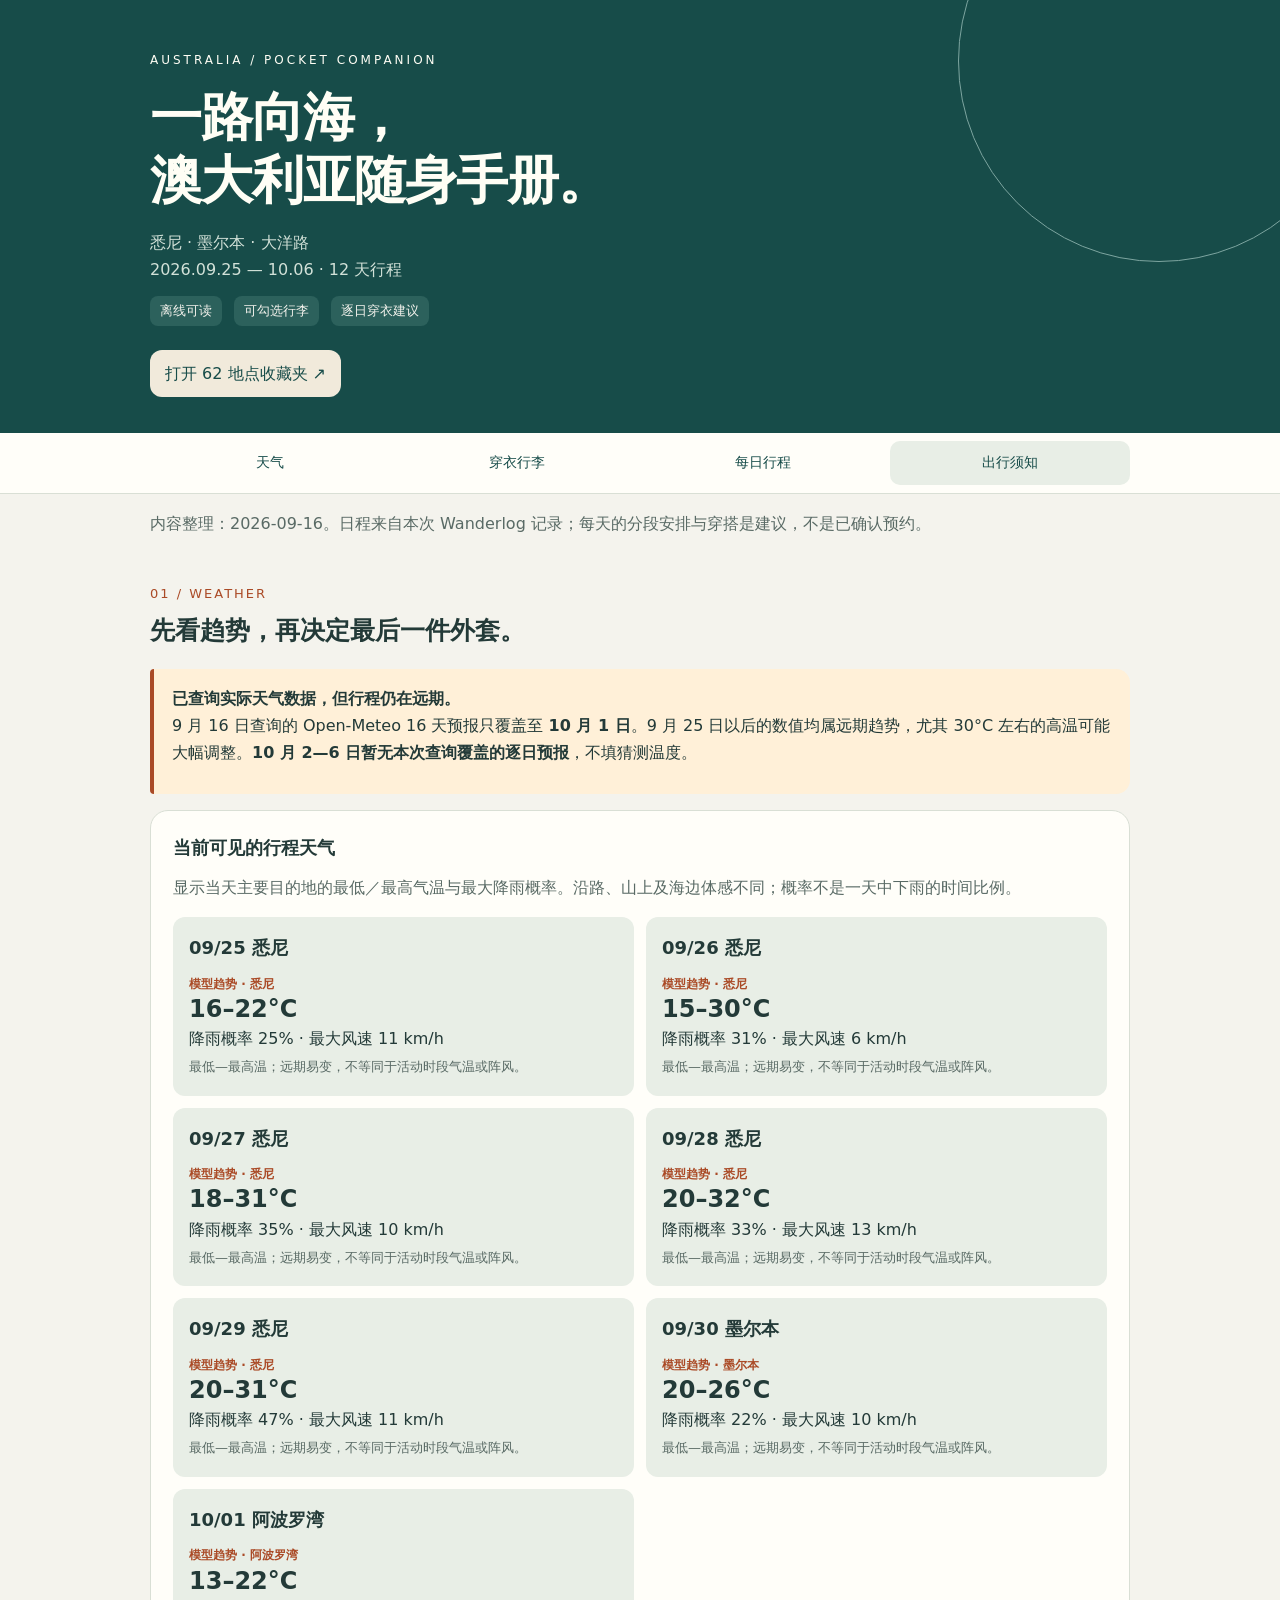
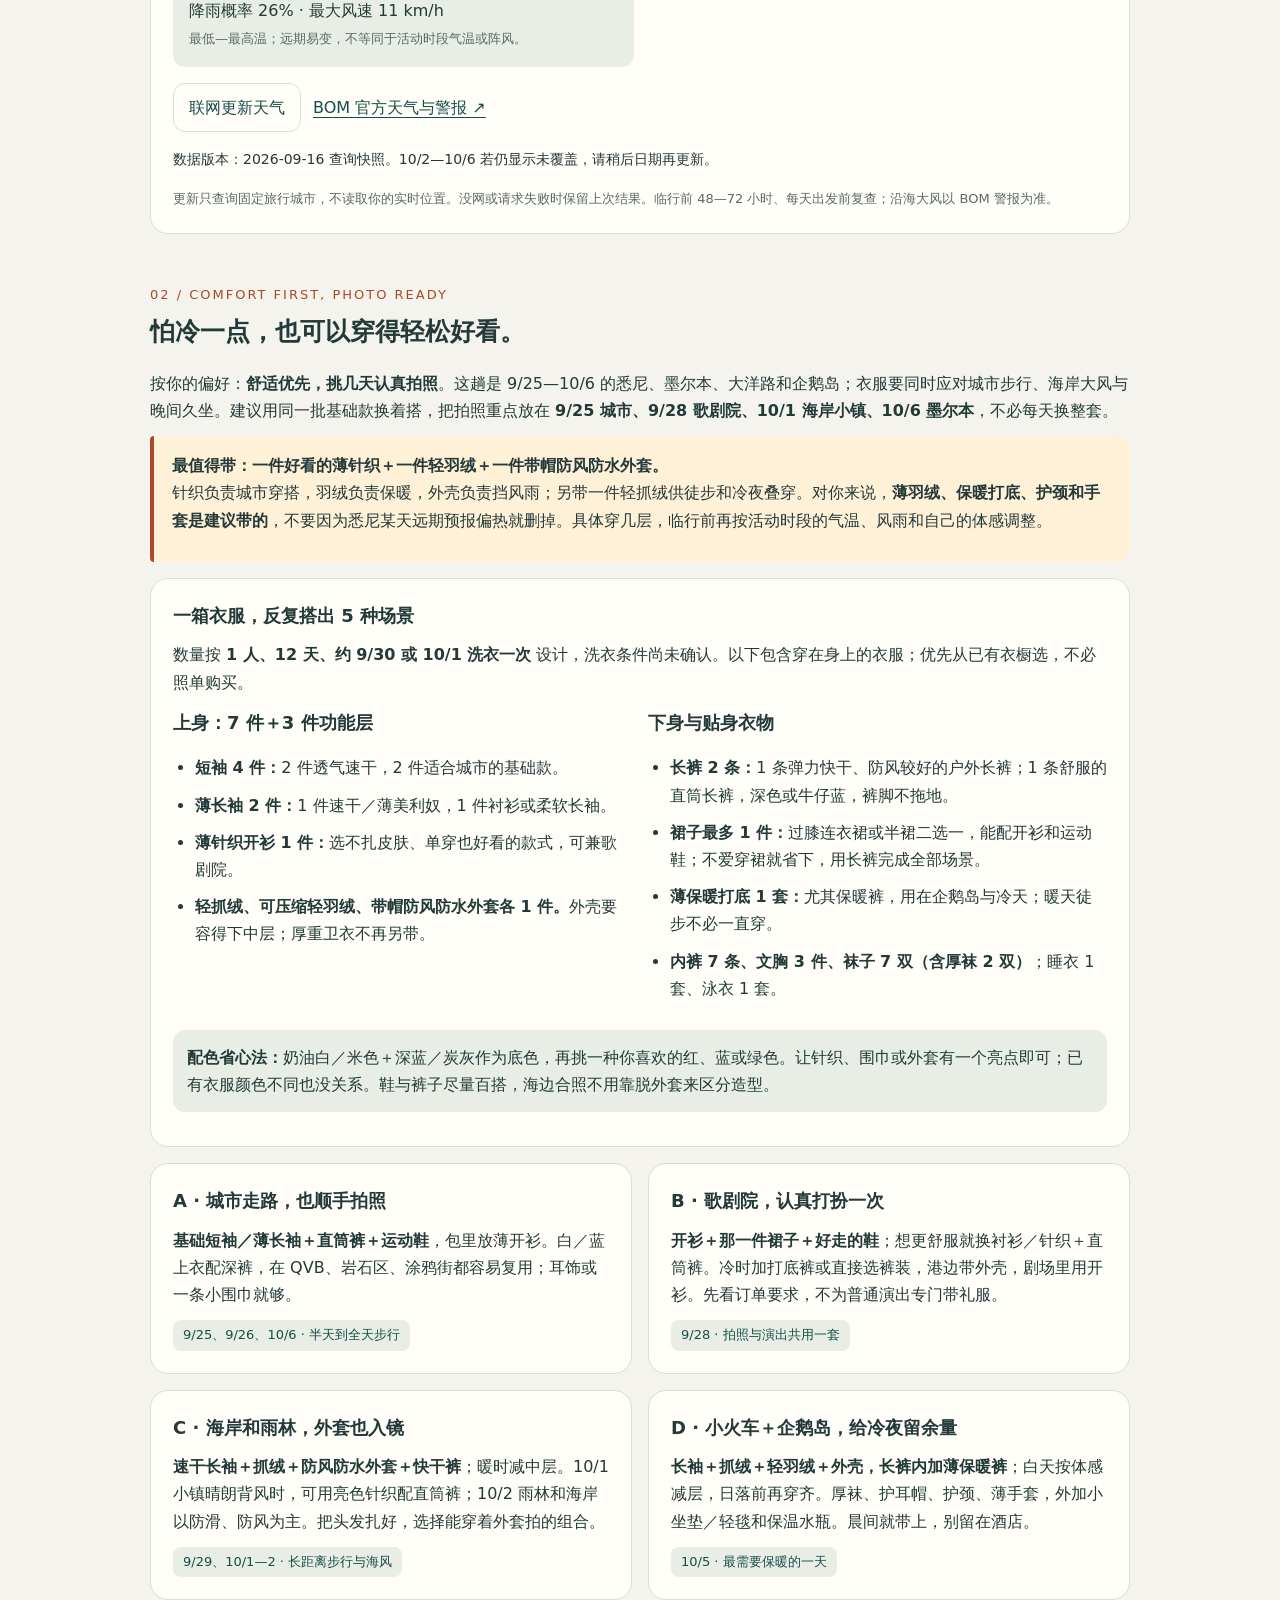
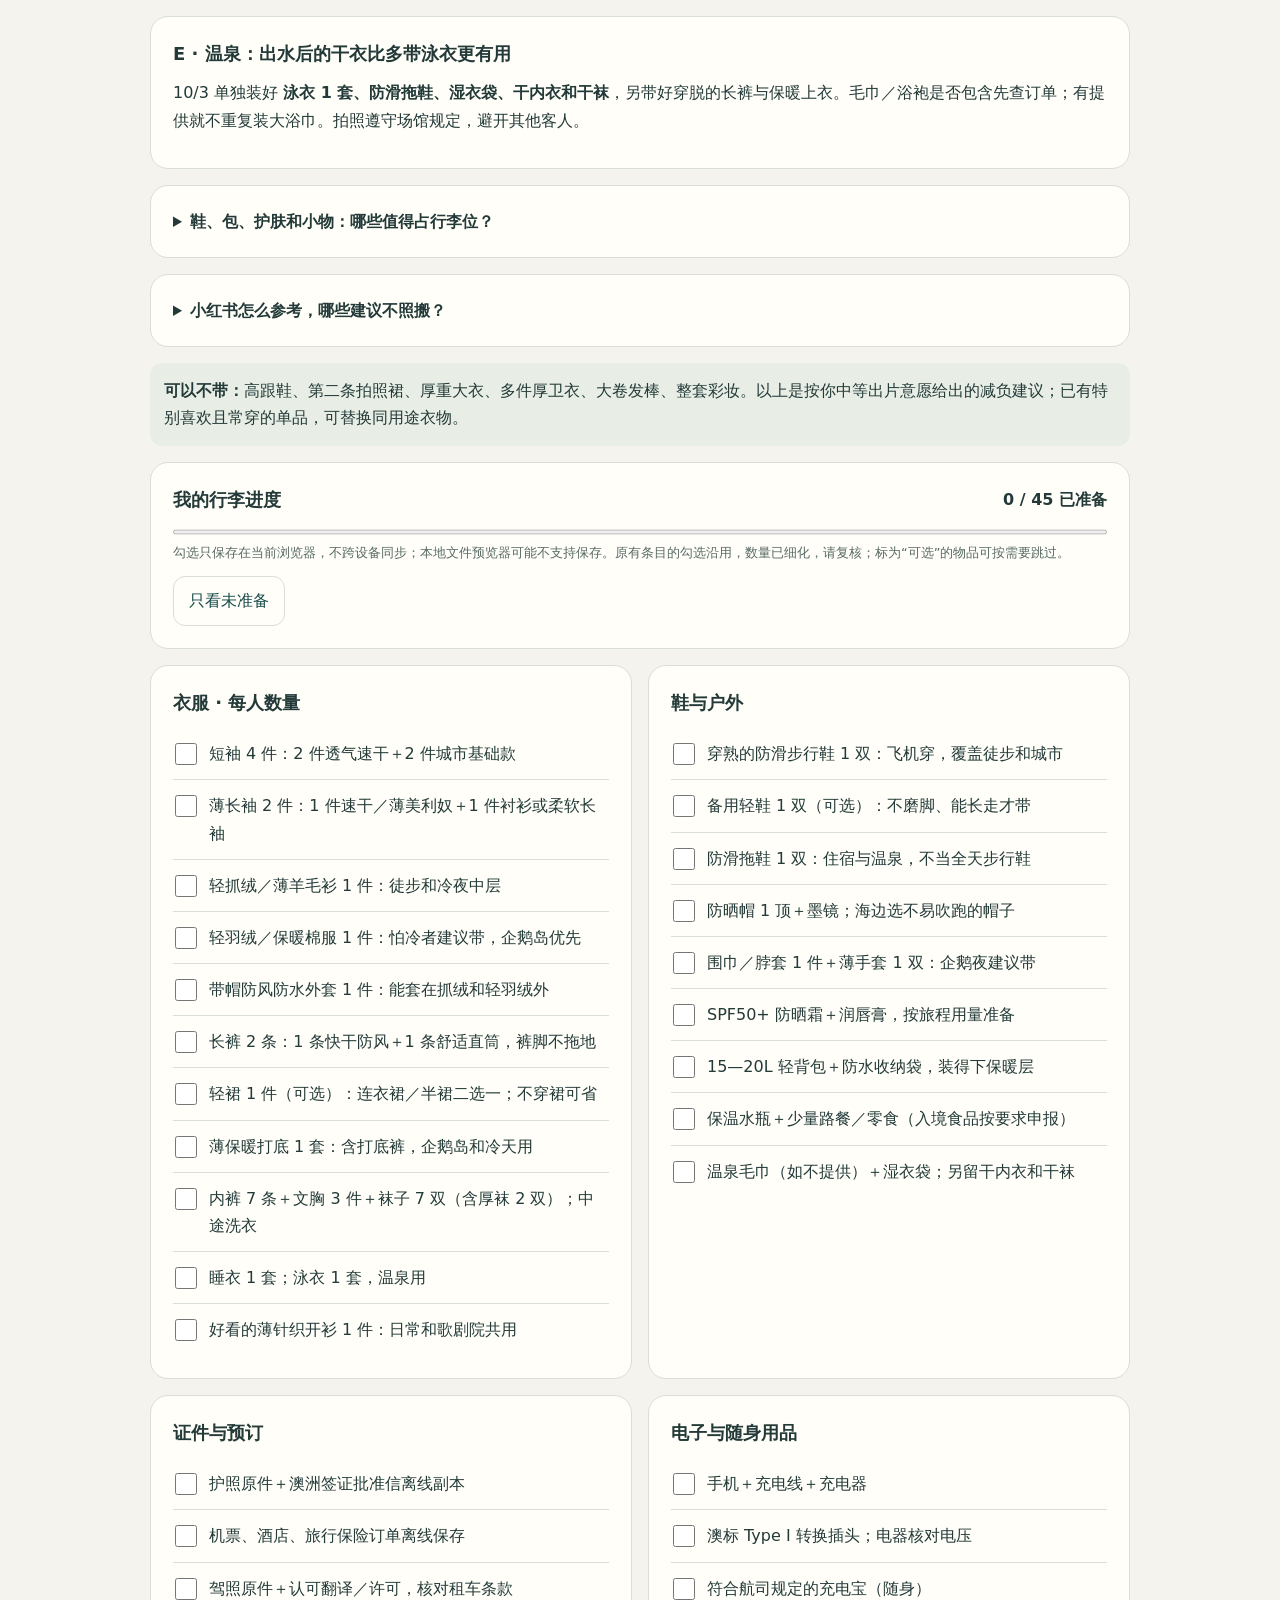
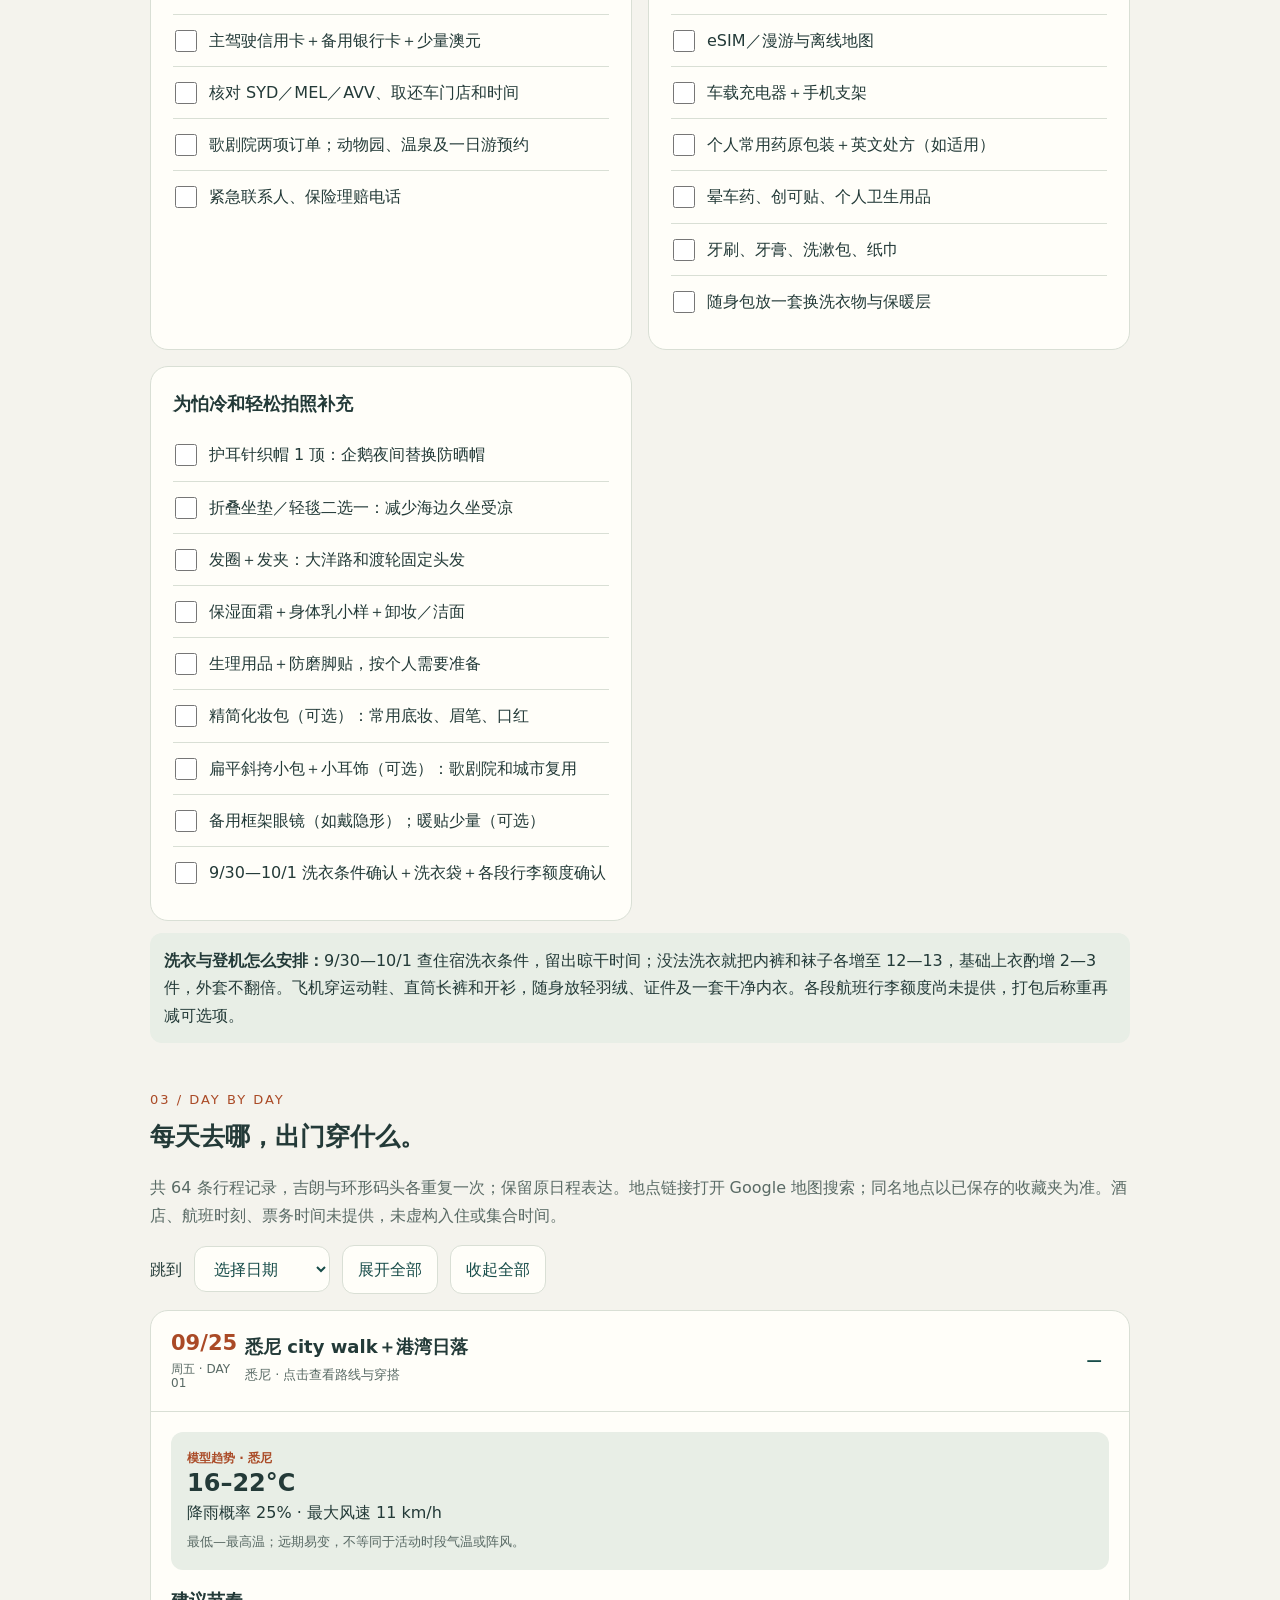
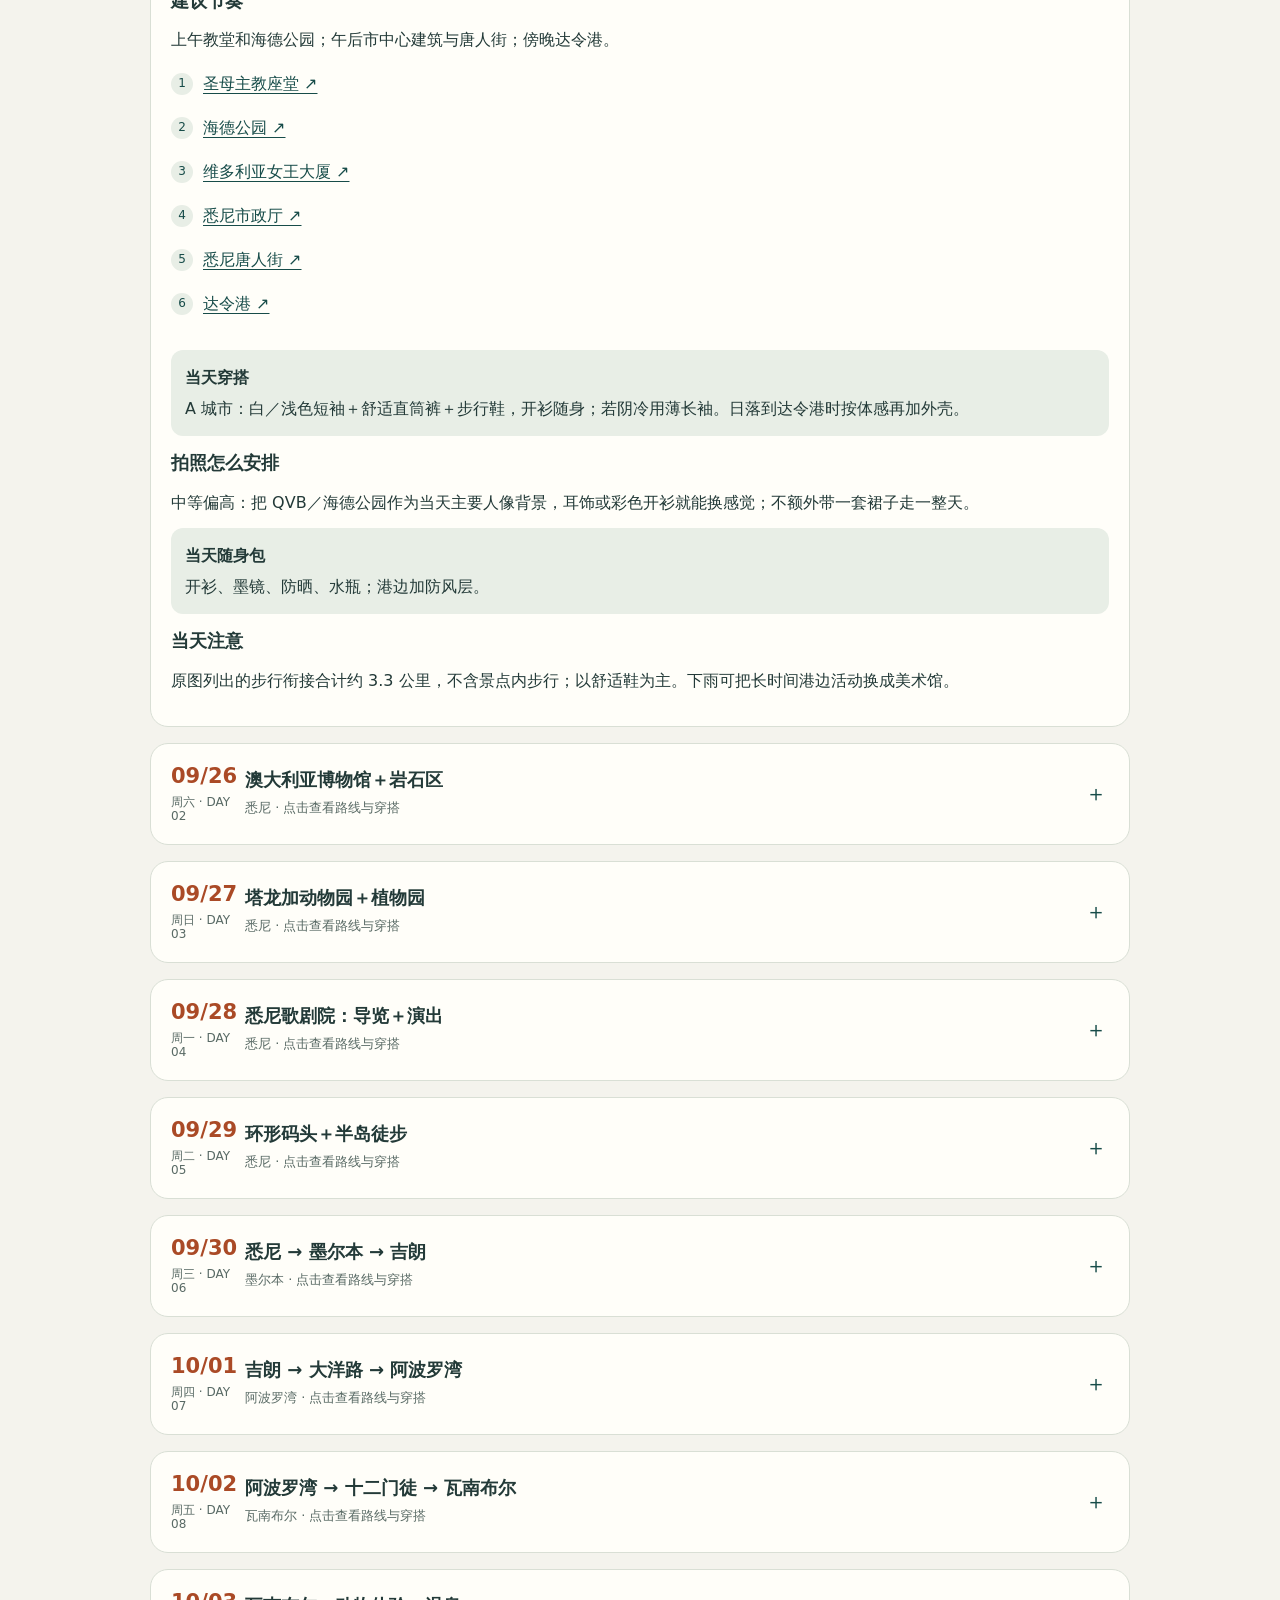
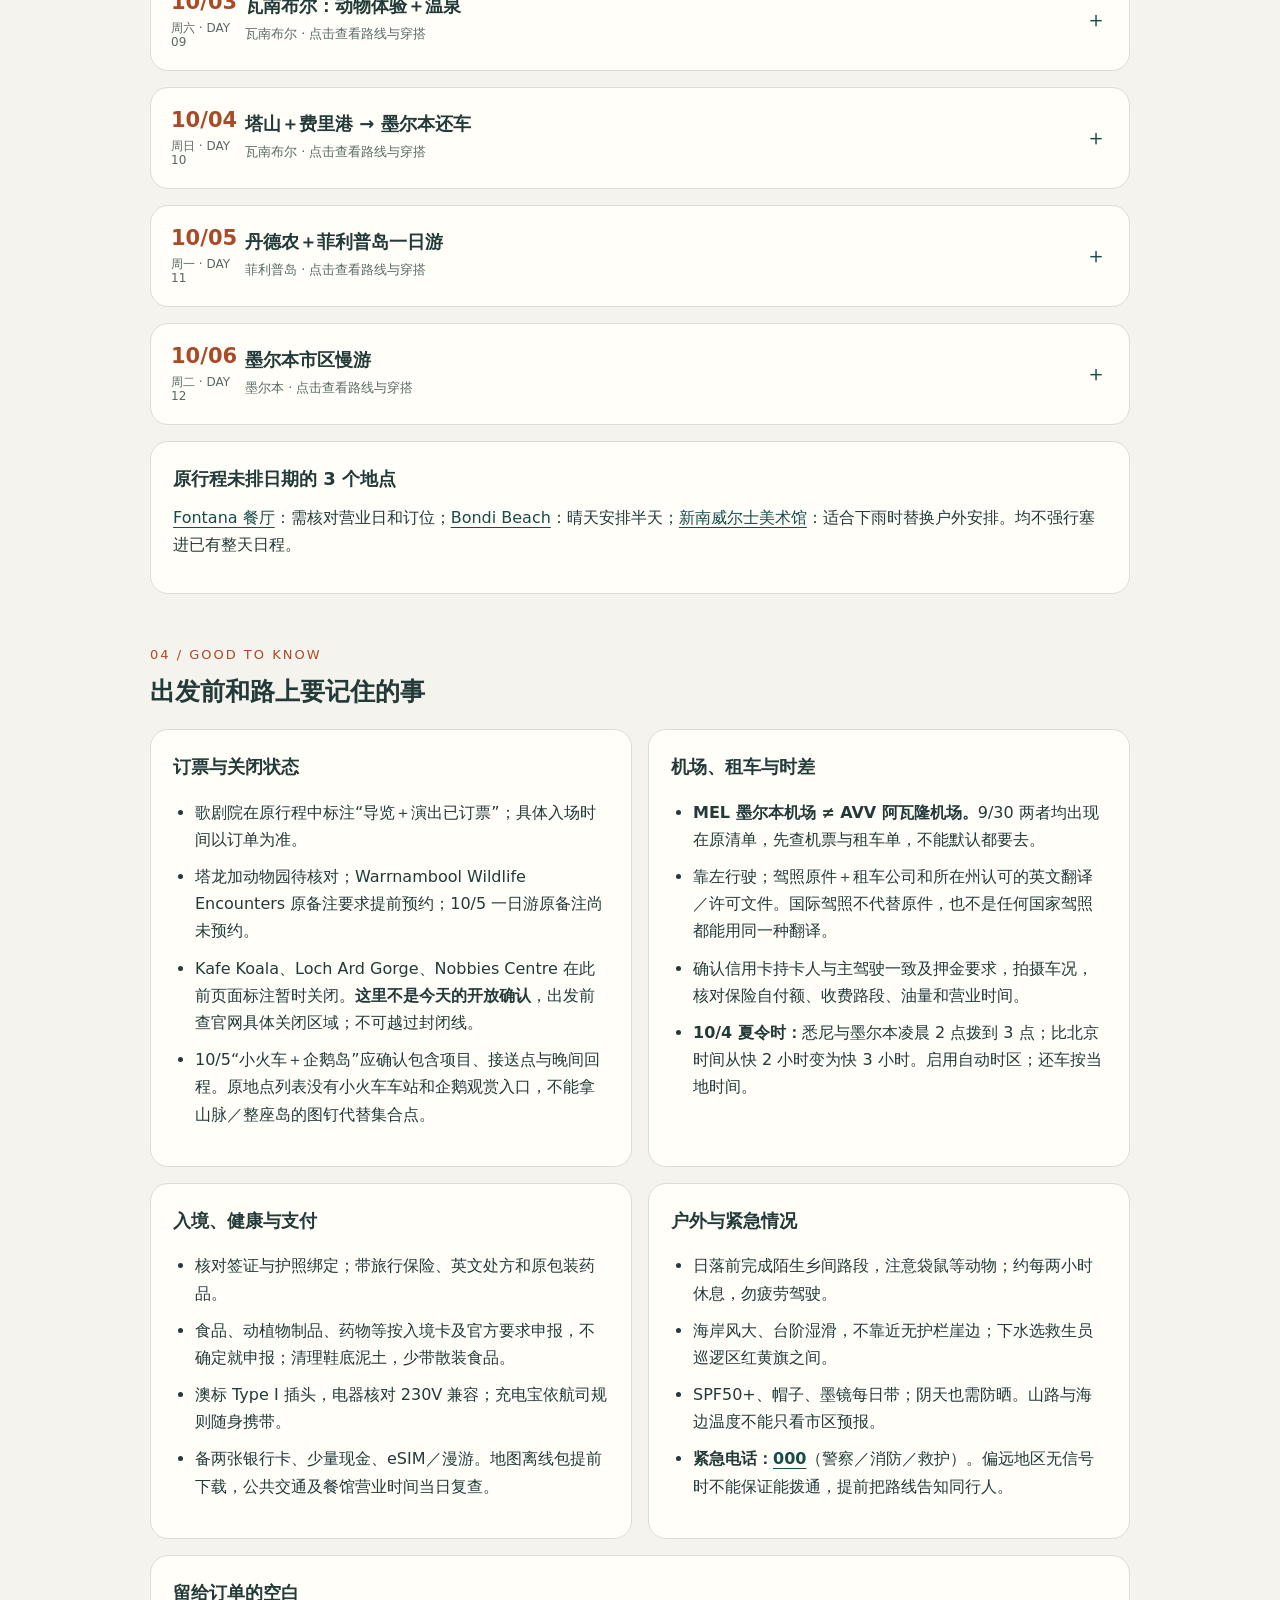
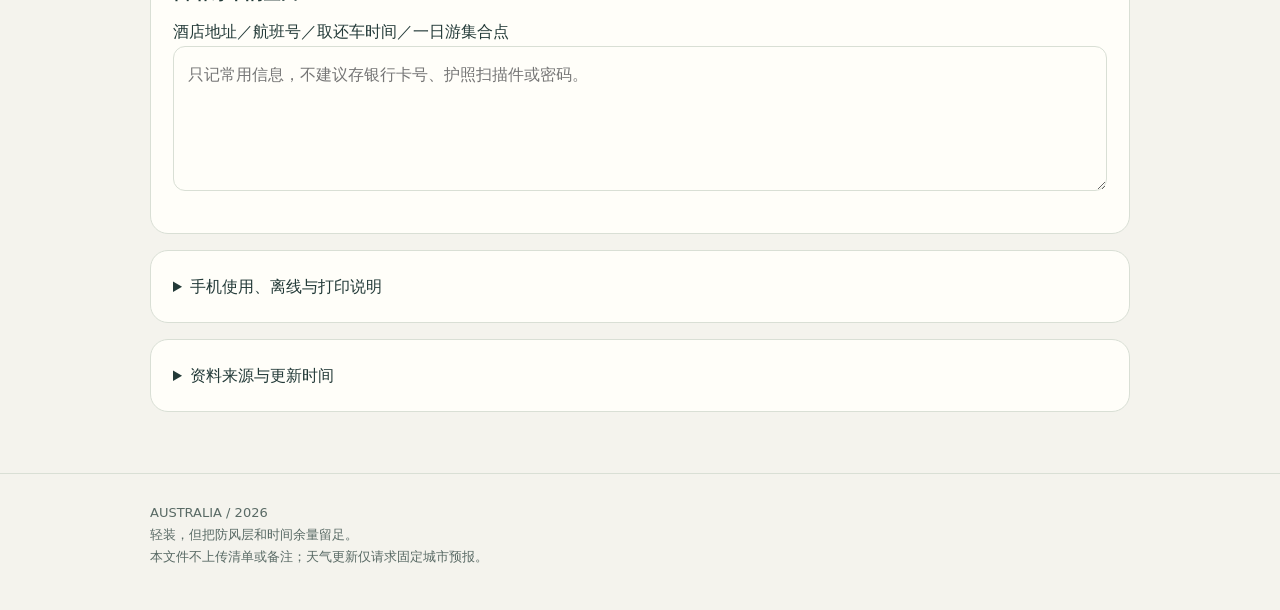
==== index.html @ a7dee689 "Publish Australia pocket travel guide" ====
<!doctype html>
<html lang="zh-CN"><head><meta charset="UTF-8"><meta name="viewport" content="width=device-width,initial-scale=1,viewport-fit=cover"><meta name="theme-color" content="#174c49"><meta name="robots" content="noindex,nofollow"><meta name="referrer" content="strict-origin-when-cross-origin"><title>澳大利亚 · 随身旅行手册</title>
<style>
:root{--bg:#f4f3ed;--paper:#fffef9;--ink:#233a38;--muted:#596a65;--line:#d9dfd5;--teal:#174c49;--soft:#e8eee6;--orange:#aa4a26;--warn:#fff0d8;--radius:18px}*{box-sizing:border-box}html{scroll-behavior:smooth;scroll-padding-top:82px}body{margin:0;background:var(--bg);color:var(--ink);font:16px/1.7 system-ui,-apple-system,"Segoe UI","PingFang SC","Microsoft YaHei",sans-serif}a{color:var(--teal);text-underline-offset:4px;overflow-wrap:anywhere}button,input,select{font:inherit}button,a,summary,input{touch-action:manipulation}button{cursor:pointer}button,.btn,select{min-height:46px;border:1px solid var(--line);border-radius:12px;padding:10px 15px;background:var(--paper);color:var(--teal)}button:active,.btn:active{background:var(--soft)}button:disabled{opacity:.65;cursor:wait}:focus-visible{outline:3px solid var(--orange);outline-offset:3px}h1,h2,h3,p{margin-top:0}h1{font-size:clamp(32px,7vw,52px);line-height:1.2;letter-spacing:-1px;margin-bottom:18px}h2{font-size:25px;margin:0 0 16px}h3{font-size:18px;margin:0 0 10px}small,.muted{color:var(--muted)}small{font-size:13px}p{margin-bottom:12px}.shell{max-width:1020px;margin:auto;padding:0 20px}.hero{background:var(--teal);color:#fffef5;padding:50px 0 36px;position:relative;overflow:hidden}.hero:after{content:"";position:absolute;right:-80px;top:-140px;width:400px;height:400px;border:1px solid #7da5a0;border-radius:50%;pointer-events:none}.eyebrow{font-size:12px;letter-spacing:3px;text-transform:uppercase;margin-bottom:16px}.hero .muted{color:#d2e1d8}.hero .row{position:relative;z-index:1}.row{display:flex;gap:12px;flex-wrap:wrap;align-items:center}.pill{display:inline-block;padding:4px 10px;border-radius:8px;background:var(--soft);color:var(--teal);font-size:13px}.hero .pill{background:#2c615c;color:#f4f3ed}.hero .btn{background:#f1eadb;border:none;text-decoration:none}.hero .sub{max-width:650px}nav{position:sticky;top:0;z-index:5;background:var(--paper);border-bottom:1px solid var(--line)}nav .shell{display:grid;grid-template-columns:repeat(4,1fr);padding-top:8px;padding-bottom:8px;gap:6px}nav a{text-decoration:none;text-align:center;font-size:14px;padding:10px 0;border-radius:10px;min-height:44px}nav a:hover,nav a[aria-current]{background:var(--soft)}main{padding-bottom:45px!important}section{padding-top:34px;scroll-margin-top:10px}.intro{padding:16px 0 0}.card{background:var(--paper);border:1px solid var(--line);border-radius:var(--radius);padding:22px;margin-bottom:16px}.notice{border-left:4px solid var(--orange);background:var(--warn);padding:16px 18px;border-radius:4px 14px 14px 4px}.grid{display:grid;grid-template-columns:repeat(2,minmax(0,1fr));gap:16px}.grid .card{margin:0}.metric{font-size:28px;line-height:1.3;font-variant-numeric:tabular-nums;font-weight:650}.section-no{color:var(--orange);font-size:13px;letter-spacing:2px;margin-bottom:5px}.weather-grid{display:grid;grid-template-columns:repeat(2,minmax(0,1fr));gap:12px;margin-top:16px}.weather{background:var(--soft);padding:16px;border-radius:12px}.weather .metric{font-size:24px}.weather p{margin:0}.status{font-size:14px;margin:12px 0;overflow-wrap:anywhere}.controls{margin:16px 0}.day{padding:0;overflow:hidden}.day summary{list-style:none;cursor:pointer;padding:20px;display:grid;grid-template-columns:62px minmax(0,1fr) 24px;gap:12px;align-items:center;min-height:90px}.day summary::-webkit-details-marker{display:none}.day summary:after{content:"＋";font-size:22px;color:var(--teal)}.day[open] summary:after{content:"−"}.date{font-weight:700;color:var(--orange);font-size:21px;line-height:1.2}.date small{font-size:12px;font-weight:400;display:block;padding-top:6px}.day-title{font-size:18px;font-weight:650;display:block;line-height:1.45}.day-body{border-top:1px solid var(--line);padding:20px}.day-body .weather{margin-bottom:16px}.day-body ul{padding-left:22px}.route{list-style:none;padding:0!important;counter-reset:stops}.route li{position:relative;counter-increment:stops;padding:0 0 12px 32px;min-height:44px}.route li:before{content:counter(stops);position:absolute;left:0;top:3px;width:22px;height:22px;border-radius:50%;background:var(--soft);text-align:center;font-size:12px;color:var(--teal)}.route a{display:inline-block;min-height:32px;text-decoration-thickness:1px}.callout{padding:14px;background:var(--soft);border-radius:12px;margin:12px 0}.packing label{display:flex;gap:12px;align-items:flex-start;padding:12px 2px;border-bottom:1px solid var(--line);cursor:pointer;min-height:48px}.packing label:last-child{border:0}.packing input{width:22px;height:22px;accent-color:var(--teal);flex-shrink:0;margin:3px 0 0}.packing input:checked+span{text-decoration:line-through;color:var(--muted)}progress{width:100%;height:10px;accent-color:var(--teal)}textarea{width:100%;min-height:145px;padding:14px;border:1px solid var(--line);border-radius:12px;background:var(--paper);color:var(--ink);font:inherit;resize:vertical}.list{padding-left:22px}.list li{margin:10px 0}footer{padding:28px 0 42px;border-top:1px solid var(--line);font-size:13px;color:var(--muted)}.hide{display:none!important}.badge{font-size:12px;color:var(--orange);font-weight:650}.skip{position:absolute;left:-10000px}.skip:focus{left:12px;top:12px;z-index:10;background:white;padding:12px}.sources a{display:block;padding:10px 0;min-height:44px}#storage-status{font-size:13px}body[data-unpacked=true] .packing label:has(input:checked){display:none}@media(max-width:650px){.shell{padding-left:16px;padding-right:16px}.hero{padding:36px 0 28px}.grid{grid-template-columns:1fr}.card{padding:18px}.day{padding:0}.day summary{padding:17px 14px;grid-template-columns:54px minmax(0,1fr) 22px;gap:9px}.day-body{padding:17px}.weather-grid{gap:8px}.weather{padding:12px}.weather .metric{font-size:22px}.row .btn{font-size:14px}h2{font-size:23px}nav .shell{padding-left:10px;padding-right:10px}.date{font-size:19px}}@media print{nav,.controls,button,.hero .row,.no-print{display:none!important}body{background:white;font-size:11pt}.shell{max-width:none}section{padding-top:16px}.hero{background:white;color:#233a38;padding:12px 0}.hero .muted{color:#596a65}.hero:after{display:none}.card{break-inside:avoid;border-color:#bbb}.day-body{display:block!important}.grid{display:block}.grid .card{margin-bottom:10px}footer{padding:10px 0}}@media(prefers-reduced-motion:reduce){html{scroll-behavior:auto}}
</style></head><body>
<a class="skip" href="#days">跳至每日行程</a>
<header class="hero"><div class="shell"><p class="eyebrow">Australia / Pocket companion</p><h1>一路向海，<br>澳大利亚随身手册。</h1><p class="sub muted">悉尼 · 墨尔本 · 大洋路<br>2026.09.25 — 10.06 · 12 天行程</p><div class="row"><span class="pill">离线可读</span><span class="pill">可勾选行李</span><span class="pill">逐日穿衣建议</span></div><div class="row" style="margin-top:24px"><a class="btn" href="https://www.google.com/maps/@-36.3335131,141.4826921,6z/data=!4m11!1m7!3m6!1s0x6ad642b1b46283b9:0x33718f02306f1e54!2sNational+Gallery+of+Victoria!8m2!3d-37.8225942!4d144.9689278!16zL20vMGhoaHM!11m2!2spGgIpZqmrWpMetkYb9na2A!3e3" target="_blank" rel="noopener">打开 62 地点收藏夹 ↗</a></div></div></header>
<nav aria-label="手册导航"><div class="shell"><a href="#weather">天气</a><a href="#clothes">穿衣行李</a><a href="#days">每日行程</a><a href="#essentials">出行须知</a></div></nav>
<main class="shell"><div class="intro"><p class="muted">内容整理：2026-09-16。日程来自本次 Wanderlog 记录；每天的分段安排与穿搭是建议，不是已确认预约。</p></div>
<section id="weather"><p class="section-no">01 / WEATHER</p><h2>先看趋势，再决定最后一件外套。</h2><div class="notice"><strong>已查询实际天气数据，但行程仍在远期。</strong><p>9 月 16 日查询的 Open-Meteo 16 天预报只覆盖至 <b>10 月 1 日</b>。9 月 25 日以后的数值均属远期趋势，尤其 30°C 左右的高温可能大幅调整。<b>10 月 2—6 日暂无本次查询覆盖的逐日预报</b>，不填猜测温度。</p></div><div class="card" style="margin-top:16px"><h3>当前可见的行程天气</h3><p class="muted">显示当天主要目的地的最低／最高气温与最大降雨概率。沿路、山上及海边体感不同；概率不是一天中下雨的时间比例。</p><div id="weather-overview" class="weather-grid"></div><div class="row controls"><button id="refresh" type="button">联网更新天气</button><a href="https://www.bom.gov.au/" target="_blank" rel="noopener">BOM 官方天气与警报 ↗</a></div><p id="weather-status" class="status" role="status"></p><small>更新只查询固定旅行城市，不读取你的实时位置。没网或请求失败时保留上次结果。临行前 48—72 小时、每天出发前复查；沿海大风以 BOM 警报为准。</small></div></section>
<section id="clothes"><p class="section-no">02 / COMFORT FIRST, PHOTO READY</p><h2>怕冷一点，也可以穿得轻松好看。</h2>
<p>按你的偏好：<b>舒适优先，挑几天认真拍照</b>。这趟是 9/25—10/6 的悉尼、墨尔本、大洋路和企鹅岛；衣服要同时应对城市步行、海岸大风与晚间久坐。建议用同一批基础款换着搭，把拍照重点放在 <b>9/25 城市、9/28 歌剧院、10/1 海岸小镇、10/6 墨尔本</b>，不必每天换整套。</p>
<div class="notice"><strong>最值得带：一件好看的薄针织＋一件轻羽绒＋一件带帽防风防水外套。</strong><p>针织负责城市穿搭，羽绒负责保暖，外壳负责挡风雨；另带一件轻抓绒供徒步和冷夜叠穿。对你来说，<b>薄羽绒、保暖打底、护颈和手套是建议带的</b>，不要因为悉尼某天远期预报偏热就删掉。具体穿几层，临行前再按活动时段的气温、风雨和自己的体感调整。</p></div>
<article class="card" style="margin-top:16px"><h3>一箱衣服，反复搭出 5 种场景</h3><p>数量按 <b>1 人、12 天、约 9/30 或 10/1 洗衣一次</b> 设计，洗衣条件尚未确认。以下包含穿在身上的衣服；优先从已有衣橱选，不必照单购买。</p>
<div class="grid"><div><h3>上身：7 件＋3 件功能层</h3><ul class="list"><li><b>短袖 4 件：</b>2 件透气速干，2 件适合城市的基础款。</li><li><b>薄长袖 2 件：</b>1 件速干／薄美利奴，1 件衬衫或柔软长袖。</li><li><b>薄针织开衫 1 件：</b>选不扎皮肤、单穿也好看的款式，可兼歌剧院。</li><li><b>轻抓绒、可压缩轻羽绒、带帽防风防水外套各 1 件。</b>外壳要容得下中层；厚重卫衣不再另带。</li></ul></div>
<div><h3>下身与贴身衣物</h3><ul class="list"><li><b>长裤 2 条：</b>1 条弹力快干、防风较好的户外长裤；1 条舒服的直筒长裤，深色或牛仔蓝，裤脚不拖地。</li><li><b>裙子最多 1 件：</b>过膝连衣裙或半裙二选一，能配开衫和运动鞋；不爱穿裙就省下，用长裤完成全部场景。</li><li><b>薄保暖打底 1 套：</b>尤其保暖裤，用在企鹅岛与冷天；暖天徒步不必一直穿。</li><li><b>内裤 7 条、文胸 3 件、袜子 7 双（含厚袜 2 双）</b>；睡衣 1 套、泳衣 1 套。</li></ul></div></div>
<p class="callout"><b>配色省心法：</b>奶油白／米色＋深蓝／炭灰作为底色，再挑一种你喜欢的红、蓝或绿色。让针织、围巾或外套有一个亮点即可；已有衣服颜色不同也没关系。鞋与裤子尽量百搭，海边合照不用靠脱外套来区分造型。</p></article>
<div class="grid"><article class="card"><h3>A · 城市走路，也顺手拍照</h3><p><b>基础短袖／薄长袖＋直筒裤＋运动鞋</b>，包里放薄开衫。白／蓝上衣配深裤，在 QVB、岩石区、涂鸦街都容易复用；耳饰或一条小围巾就够。</p><span class="pill">9/25、9/26、10/6 · 半天到全天步行</span></article>
<article class="card"><h3>B · 歌剧院，认真打扮一次</h3><p><b>开衫＋那一件裙子＋好走的鞋</b>；想更舒服就换衬衫／针织＋直筒裤。冷时加打底裤或直接选裤装，港边带外壳，剧场里用开衫。先看订单要求，不为普通演出专门带礼服。</p><span class="pill">9/28 · 拍照与演出共用一套</span></article>
<article class="card"><h3>C · 海岸和雨林，外套也入镜</h3><p><b>速干长袖＋抓绒＋防风防水外套＋快干裤</b>；暖时减中层。10/1 小镇晴朗背风时，可用亮色针织配直筒裤；10/2 雨林和海岸以防滑、防风为主。把头发扎好，选择能穿着外套拍的组合。</p><span class="pill">9/29、10/1—2 · 长距离步行与海风</span></article>
<article class="card"><h3>D · 小火车＋企鹅岛，给冷夜留余量</h3><p><b>长袖＋抓绒＋轻羽绒＋外壳，长裤内加薄保暖裤</b>；白天按体感减层，日落前再穿齐。厚袜、护耳帽、护颈、薄手套，外加小坐垫／轻毯和保温水瓶。晨间就带上，别留在酒店。</p><span class="pill">10/5 · 最需要保暖的一天</span></article></div>
<article class="card" style="margin-top:16px"><h3>E · 温泉：出水后的干衣比多带泳衣更有用</h3><p>10/3 单独装好 <b>泳衣 1 套、防滑拖鞋、湿衣袋、干内衣和干袜</b>，另带好穿脱的长裤与保暖上衣。毛巾／浴袍是否包含先查订单；有提供就不重复装大浴巾。拍照遵守场馆规定，避开其他客人。</p></article>
<details class="card"><summary><b>鞋、包、护肤和小物：哪些值得占行李位？</b></summary><ul class="list"><li><b>鞋：2 双够用，最多 3 双。</b>必带穿熟的防滑步行鞋＋温泉拖鞋；只有第一双易湿、快磨脚或确实有搭配需求时，才加一双轻便运动鞋／已穿惯的平底鞋。你的已排路线没有出海浮潜，不用照搬攻略专门带溯溪鞋；拖鞋只用于住宿、温泉等适用场景。</li><li><b>包：15—20L 轻背包＋可选扁平斜挎小包。</b>徒步、企鹅岛用背包装保暖层；歌剧院用小包。选自己背着舒服的背负，不为造型每天多背一只大包。</li><li><b>让照片更省心：</b>发圈、发夹、墨镜、小耳饰；围巾与针织已计入衣物，不用再加一套拍摄道具。海岸风大，固定头发通常比多带裙子实用。</li><li><b>护肤化妆：</b>SPF50+、保湿面霜、身体乳小样、润唇膏、卸妆与洁面；底妆、眉笔、口红选常用小组合即可。需要防晒量按每天用量准备，不因怕晒临时更换没试过的产品。隐形眼镜使用者带框架眼镜备用。</li><li><b>舒适小物：</b>保温水瓶、创可贴／防磨脚贴、生理用品、常用药原包装；晕车用品按自身需要和说明准备。企鹅岛折叠坐垫或轻毯二选一；暖贴少量可选，按说明隔衣使用。</li></ul></details>
<details class="card"><summary><b>小红书怎么参考，哪些建议不照搬？</b></summary><p>2026-09-16 实际阅读下列笔记正文后，提取与本行程有关的经验；下面是独立整理，数量和搭配方案是针对你的建议。个人体感不能代替本次天气预报，其他地区穿法不直接套用。</p><ul class="list"><li><a href="https://www.xiaohongshu.com/explore/6aa0d2fb00000000120249ba" target="_blank" rel="noopener">ROOOO · 十一/国庆澳洲穿什么？悉尼墨尔本西澳合集 ↗</a>：采用悉尼、墨尔本早晚加外套和大洋路防风的经验；“短暂脱外套不冷”是作者个人体感，你不用照做。西澳和圣灵群岛未排在这趟行程中。</li><li><a href="https://www.xiaohongshu.com/explore/6a9eba370000000011033e0c" target="_blank" rel="noopener">荔枝鱼 · 去大洋路你就穿亮色吧一穿一个不吱声 ↗</a>：采用亮色点缀、海风会吹乱头发的提醒；将亮色放在保暖衣物上，照片与舒适可以兼顾。</li><li><a href="https://www.xiaohongshu.com/explore/68dee7df000000000302c4c1" target="_blank" rel="noopener">尾号0238 · 国庆小火车＋企鹅岛一日游经验 ↗</a>（2025-10-08）：采用风雨、等候久和备足保暖层的经验；不把往年体感温度、检票时刻或罚款描述写成本次事实。</li><li><a href="https://www.penguins.org.au/faqs/" target="_blank" rel="noopener">企鹅岛官方 FAQ ↗</a>：已核对保暖衣、雨衣、座位用毯的建议，以及<b>日落后禁止使用相机、摄像机和手机拍摄</b>。拍穿搭放在白天合规区域，晚间留给观赏。</li></ul><small>小红书链接可能要求登录或在 App 打开；即使原笔记不可访问，本页建议仍可离线阅读。没有复制原文长段或原图。</small></details>
<div class="callout"><b>可以不带：</b>高跟鞋、第二条拍照裙、厚重大衣、多件厚卫衣、大卷发棒、整套彩妆。以上是按你中等出片意愿给出的减负建议；已有特别喜欢且常穿的单品，可替换同用途衣物。</div>
<div class="card" style="margin-top:16px"><div class="row" style="justify-content:space-between"><h3 style="margin:0">我的行李进度</h3><strong id="pack-count"></strong></div><progress id="pack-progress" max="1" value="0" aria-label="行李完成进度"></progress><p id="storage-status" class="muted">勾选只保存在当前浏览器，不跨设备同步；本地文件预览器可能不支持保存。原有条目的勾选沿用，数量已细化，请复核；标为“可选”的物品可按需要跳过。</p><button id="filter-packed" type="button" aria-pressed="false">只看未准备</button></div><div id="packing" class="grid"></div><div class="callout"><b>洗衣与登机怎么安排：</b>9/30—10/1 查住宿洗衣条件，留出晾干时间；没法洗衣就把内裤和袜子各增至 12—13，基础上衣酌增 2—3 件，外套不翻倍。飞机穿运动鞋、直筒长裤和开衫，随身放轻羽绒、证件及一套干净内衣。各段航班行李额度尚未提供，打包后称重再减可选项。</div></section>
<section id="days"><p class="section-no">03 / DAY BY DAY</p><h2>每天去哪，出门穿什么。</h2><p class="muted">共 64 条行程记录，吉朗与环形码头各重复一次；保留原日程表达。地点链接打开 Google 地图搜索；同名地点以已保存的收藏夹为准。酒店、航班时刻、票务时间未提供，未虚构入住或集合时间。</p><div class="row controls"><label for="jump-day">跳到</label><select id="jump-day" aria-label="选择行程日期"></select><button id="expand-days" type="button">展开全部</button><button id="collapse-days" type="button">收起全部</button></div><div id="day-list"></div><div class="card"><h3>原行程未排日期的 3 个地点</h3><p><a href="https://www.google.com/maps/search/?api=1&query=Fontana+Redfern+Sydney">Fontana 餐厅</a>：需核对营业日和订位；<a href="https://www.google.com/maps/search/?api=1&query=Bondi+Beach+NSW">Bondi Beach</a>：晴天安排半天；<a href="https://www.google.com/maps/search/?api=1&query=Art+Gallery+of+New+South+Wales">新南威尔士美术馆</a>：适合下雨时替换户外安排。均不强行塞进已有整天日程。</p></div></section>
<section id="essentials"><p class="section-no">04 / GOOD TO KNOW</p><h2>出发前和路上要记住的事</h2><div class="grid"><article class="card"><h3>订票与关闭状态</h3><ul class="list"><li>歌剧院在原行程中标注“导览＋演出已订票”；具体入场时间以订单为准。</li><li>塔龙加动物园待核对；Warrnambool Wildlife Encounters 原备注要求提前预约；10/5 一日游原备注尚未预约。</li><li>Kafe Koala、Loch Ard Gorge、Nobbies Centre 在此前页面标注暂时关闭。<b>这里不是今天的开放确认</b>，出发前查官网具体关闭区域；不可越过封闭线。</li><li>10/5“小火车＋企鹅岛”应确认包含项目、接送点与晚间回程。原地点列表没有小火车车站和企鹅观赏入口，不能拿山脉／整座岛的图钉代替集合点。</li></ul></article><article class="card"><h3>机场、租车与时差</h3><ul class="list"><li><b>MEL 墨尔本机场 ≠ AVV 阿瓦隆机场。</b>9/30 两者均出现在原清单，先查机票与租车单，不能默认都要去。</li><li>靠左行驶；驾照原件＋租车公司和所在州认可的英文翻译／许可文件。国际驾照不代替原件，也不是任何国家驾照都能用同一种翻译。</li><li>确认信用卡持卡人与主驾驶一致及押金要求，拍摄车况，核对保险自付额、收费路段、油量和营业时间。</li><li><b>10/4 夏令时：</b>悉尼与墨尔本凌晨 2 点拨到 3 点；比北京时间从快 2 小时变为快 3 小时。启用自动时区；还车按当地时间。</li></ul></article><article class="card"><h3>入境、健康与支付</h3><ul class="list"><li>核对签证与护照绑定；带旅行保险、英文处方和原包装药品。</li><li>食品、动植物制品、药物等按入境卡及官方要求申报，不确定就申报；清理鞋底泥土，少带散装食品。</li><li>澳标 Type I 插头，电器核对 230V 兼容；充电宝依航司规则随身携带。</li><li>备两张银行卡、少量现金、eSIM／漫游。地图离线包提前下载，公共交通及餐馆营业时间当日复查。</li></ul></article><article class="card"><h3>户外与紧急情况</h3><ul class="list"><li>日落前完成陌生乡间路段，注意袋鼠等动物；约每两小时休息，勿疲劳驾驶。</li><li>海岸风大、台阶湿滑，不靠近无护栏崖边；下水选救生员巡逻区红黄旗之间。</li><li>SPF50+、帽子、墨镜每日带；阴天也需防晒。山路与海边温度不能只看市区预报。</li><li><b>紧急电话：<a href="tel:000">000</a></b>（警察／消防／救护）。偏远地区无信号时不能保证能拨通，提前把路线告知同行人。</li></ul></article></div>
<div class="card" style="margin-top:16px"><h3>留给订单的空白</h3><label for="trip-notes">酒店地址／航班号／取还车时间／一日游集合点</label><textarea id="trip-notes" placeholder="只记常用信息，不建议存银行卡号、护照扫描件或密码。"></textarea><p id="notes-status" role="status" class="status"></p></div>
<details class="card"><summary>手机使用、离线与打印说明</summary><ul class="list"><li>在线地址：<a href="https://nicalm.github.io/australia-pocket-guide-2026/">澳大利亚随身旅行手册</a>。可在手机浏览器收藏，或通过浏览器菜单添加到主屏幕；网页由 GitHub Pages 托管，不依赖家中电脑开机。</li><li>在线版首次打开需要网络；要离线阅读，可<a href="https://nicalm.github.io/australia-pocket-guide-2026/" download="australia-pocket-guide.html">下载 HTML 副本</a>或打印为 PDF。内容、清单和行程不依赖外部字体、图片或代码库；联网更新天气和打开地图仍需要网络。</li><li>部分微信／网盘／系统文件预览不运行交互，遇到这种情况改用支持 JavaScript 的浏览器。iOS 本地 HTML 与下载行为因应用而异，无法打开时使用 PDF 备份。</li><li>勾选和备注只保存在当前设备的当前浏览器，不跨设备同步；本地文件与在线地址的存储互相独立。首次打开在线版时，本地版已有勾选不会自动转移。</li><li>这是公开网页，知道链接的人可以阅读行程；已设置不建议搜索引擎收录，但这不是访问密码。手动填写的备注和清单状态不会上传到网站，也不会随分享链接发送。</li><li>可展开全部日程后打印或存为 PDF，作为不依赖浏览器交互的备份。</li></ul><button id="print" type="button">展开并打印／存为 PDF</button></details>
<details class="card sources"><summary>资料来源与更新时间</summary><p>天气查询：2026-09-16，中国时间。数值来自 Open-Meteo 自动组合模型预报，不是 BOM 官方逐日预报。更新按钮会获取当时起未来 16 天，超出范围的行程日期保留“未覆盖”提示。衣物与活动节奏是建议，订票和开放状态以订单／官网为准。</p><a href="https://open-meteo.com/en/docs">Open-Meteo API 文档与预报范围</a><a href="https://www.bom.gov.au/">澳大利亚气象局 BOM</a><a href="https://wanderlog.com/view/kvpooghixz/前往australia的旅行/shared">本次 Wanderlog 原始行程</a><a href="https://www.parks.vic.gov.au/">Parks Victoria 公园与关闭通知</a><a href="https://www.penguins.org.au/">Phillip Island Nature Parks</a><a href="https://warrnamboolwildlife.com/">Warrnambool Wildlife Encounters</a><a href="https://www.sydneyoperahouse.com/">悉尼歌剧院</a><a href="https://www.agriculture.gov.au/biosecurity-trade/travelling/bringing-mailing-goods">澳大利亚入境生物安全申报</a><a href="https://www.timeanddate.com/time/change/australia/sydney?year=2026">2026 悉尼时钟调整日期</a></details></section>
<noscript><div class="notice">此预览器未启用 JavaScript，逐日行程与可勾选清单无法显示。请用支持 JavaScript 的浏览器打开本文件；上方静态穿衣建议和出行须知仍可阅读。</div></noscript></main><footer><div class="shell">AUSTRALIA / 2026<br>轻装，但把防风层和时间余量留足。<br>本文件不上传清单或备注；天气更新仅请求固定城市预报。</div></footer>
<script>
'use strict';
const listName='澳大利亚旅行 · Wanderlog 2026';
const cities=[['悉尼',-33.8688,151.2093],['墨尔本',-37.8136,144.9631],['阿波罗湾',-38.758,143.67],['瓦南布尔',-38.3833,142.4833],['菲利普岛',-38.516,145.15],['吉朗',-38.1493,144.3598]];
const days=[
['2026-09-25','五','悉尼 city walk＋港湾日落',0,'圣母主教座堂|海德公园|维多利亚女王大厦|悉尼市政厅|悉尼唐人街|达令港','St Marys Cathedral Sydney|Hyde Park Sydney|Queen Victoria Building Sydney|Sydney Town Hall|Chinatown Sydney|Darling Harbour Sydney','上午教堂和海德公园；午后市中心建筑与唐人街；傍晚达令港。','短袖＋轻薄长裤＋运动鞋；带薄长袖，傍晚港边有风时加防风外套。','原图列出的步行衔接合计约 3.3 公里，不含景点内步行；以舒适鞋为主。下雨可把长时间港边活动换成美术馆。'],
['2026-09-26','六','澳大利亚博物馆＋岩石区',0,'Australian Museum|The Rocks Market|Sydney Observatory|Ribs & Burgers The Rocks','Australian Museum Sydney|The Rocks Market Sydney|Sydney Observatory|Ribs & Burgers The Rocks','上午博物馆；午后岩石区周末集市；再去天文台周边，餐厅收尾。','短袖＋轻薄下装；空调馆内准备薄长袖。当前远期有接近 30°C 的趋势，帽子、防晒、水不能省。','集市与天文台参观项目先查当日营业／预约，不等同于可随时进入室内。'],
['2026-09-27','日','塔龙加动物园＋植物园',0,'塔龙加动物园|悉尼皇家植物园|Mrs Macquarie’s Chair|Kiama（可选）|Gerringong（可选）','Taronga Zoo Sydney|Royal Botanic Garden Sydney|Mrs Macquaries Chair Sydney|Kiama NSW|Gerringong NSW','动物园优先安排大半天；有余力再植物园与麦考利夫人座椅。','透气短袖＋轻薄长裤／短裤＋防晒帽，包里带防风层以备渡轮和晚风。','Kiama、Gerringong 离悉尼较远，不适合与动物园＋植物园全塞同一天。保留为替代的一日游选项；别为了赶点夜间长途开车。'],
['2026-09-28','一','悉尼歌剧院：导览＋演出',0,'悉尼歌剧院','Sydney Opera House','按已订导览与演出时间安排；中间留出用餐和休息。','白天短袖，晚间换整洁衬衫／薄针织衫＋长裤；轻薄外套应对剧场空调和海风。','原备注标注已订票。核对两项各自入口、时间与入场要求；建议比票面要求再留一点缓冲。'],
['2026-09-29','二','环形码头＋半岛徒步',0,'Circular Quay（车站／最美车站备注）|环形码头（轮渡备注，同一地点）|Watsons Bay 沃森湾|Hornby Lighthouse 霍恩比灯塔|Shark Beach|Rose Bay 玫瑰湾','Circular Quay Sydney|Circular Quay Sydney|Watsons Bay NSW|Hornby Lighthouse|Shark Beach Vaucluse|Rose Bay NSW','从环形码头出发，核对轮渡后去沃森湾；灯塔徒步，再按体力向 Shark Beach 和 Rose Bay 延伸。','速干短袖＋快干长裤＋防滑运动鞋；防晒帽、防水外壳、水壶。若预报仍偏热，尽量早走、午间休息。','原备注为半岛约 2 小时、玫瑰湾方向约 3 小时：全天量较大，中间可搭公交或缩短路段。回程先查末班轮渡。'],
['2026-09-30','三','悉尼 → 墨尔本 → 吉朗',1,'悉尼机场 SYD|墨尔本机场 MEL|吉朗市中心|阿瓦隆机场 AVV（是否需要到访待核对）','Sydney Airport|Melbourne Airport|Geelong city centre VIC|Avalon Airport','以航班到达与取车时间决定当天安排；取车后前往吉朗。','短袖／长袖内搭＋长裤＋轻外套；保暖中层放随身行李，抵达后方便取用。','MEL 和 AVV 都在原清单，但不能当成必须串联的景点。按机票、租车单确定真正机场。悉尼到墨尔本这段是飞行，不照搬 Wanderlog 的公路距离。'],
['2026-10-01','四','吉朗 → 大洋路 → 阿波罗湾',2,'吉朗市中心|Point Addis Beach Lookout|Aireys Inlet|Memorial Arch at Eastern View|Lorne 洛恩|Sheoak Falls|Kafe Koala|Apollo Bay|Marriner’s Lookout','Geelong city centre VIC|Point Addis Beach Lookout|Aireys Inlet VIC|Memorial Arch at Eastern View|Lorne VIC|Sheoak Falls|Kafe Koala Kennett River|Apollo Bay VIC|Marriners Lookout Apollo Bay','尽早出发，沿途分段停靠；优先白天抵达阿波罗湾，观景台视天气和余裕安排。','速干内搭＋抓绒／轻针织＋防风防水外壳，快干长裤、防滑鞋；车里留一双干袜。','9 个停靠点已经较满，拍照与徒步耗时远超纯驾驶时间。Aireys Inlet 原备注“小红帽灯塔”，若要参观 Split Point Lighthouse，另核对具体入口／导览。Kafe Koala 曾标暂时关闭，准备替代午餐。'],
['2026-10-02','五','阿波罗湾 → 十二门徒 → 瓦南布尔',3,'Maits Rest Rainforest Walk|Gibson Steps|Twelve Apostles 十二门徒|The Razorback 刀锋崖|Loch Ard Gorge|London Bridge|The Grotto|Bay Of Islands|Warrnambool','Maits Rest Rainforest Walk|Gibson Steps|Twelve Apostles Victoria|The Razorback Port Campbell|Loch Ard Gorge|London Bridge Peterborough|The Grotto Peterborough|Bay Of Islands Peterborough|Warrnambool VIC','上午雨林步道；下午选择重点海岸观景点；留出白天到瓦南布尔的时间。','长袖速干内搭＋抓绒＋防风防水外壳，长裤、防滑鞋。怕冷可换薄羽绒；湿衣袋装雨具。','此日暂无覆盖预报。9 个地点需取舍，建议十二门徒、雨林与 2—3 个观景点优先。峡谷／海滩步道以官方开放情况为准，大风时减少崖边停留。'],
['2026-10-03','六','瓦南布尔：动物体验＋温泉',3,'Warrnambool Wildlife Encounters|Flagstaff Hill Maritime Village|Lake Pertobe|Deep Blue Hot Springs Warrnambool','Warrnambool Wildlife Encounters Cudgee|Flagstaff Hill Maritime Village|Lake Pertobe Warrnambool|Deep Blue Hot Springs Warrnambool','动物体验按预约时段；余下时间安排海事村、湖区；温泉适合留足休息时间。','长袖＋可脱中层＋长裤；温泉另带泳衣、拖鞋、毛巾（如订单不含）、干衣和湿衣袋。','动物园位于 Cudgee，要计入市区往返；不要把温泉预约紧贴动物体验结束时间。'],
['2026-10-04','日','塔山＋费里港 → 墨尔本还车',3,'Tower Hill Wildlife Reserve|Port Fairy 费里港|A’Beckett St（还车）','Tower Hill Wildlife Reserve Parks Victoria|Port Fairy VIC|A Beckett St Melbourne','早上保护区；费里港简短停留后返墨尔本。若还车时间早，缩短或取消其中一个停靠。','长袖／短袖内搭＋抓绒＋防风外套，长裤；长途车上保持舒适，进城前整理还车文件。','今天进入夏令时，时钟快拨 1 小时！费里港回墨尔本是较长车程，应按当日导航、堵车、加油和门店截止时间倒推；A’Beckett St 仅是街道，必须核对门牌和具体租车店。'],
['2026-10-05','一','丹德农＋菲利普岛一日游',4,'Dandenong Ranges|Phillip Island|Nobbies Centre','Dandenong Ranges Mount Dandenong|Phillip Island Victoria|Nobbies Centre Summerlands','原计划“小火车＋企鹅岛抱团一日游”，以最终报名行程和接送时间为准。','全天分层：速干长袖＋抓绒／薄羽绒＋防风外壳、长裤、厚袜；带帽子／脖套，怕冷加薄手套。','企鹅归巢多在晚间，久坐海边更冷。确认是否含小火车票、企鹅观赏票、晚餐和返程接送。Nobbies Centre 曾标暂时关闭，不把其室内设施作为必到项目。'],
['2026-10-06','二','墨尔本市区慢游',1,'Flinders Street|Fed Square|St Paul’s Cathedral|Hosier Ln|Southbank Promenade|Royal Botanic Gardens Victoria – Melbourne Gardens|National Gallery of Victoria','Flinders Street station Melbourne|Fed Square Melbourne|St Pauls Cathedral Melbourne|Hosier Ln Melbourne|Southbank Promenade Melbourne|Royal Botanic Gardens Victoria Melbourne Gardens|National Gallery of Victoria','上午车站、广场、教堂与涂鸦街；午后按天气选植物园或美术馆；南岸步道散步。','短袖／薄长袖＋可脱针织／抓绒＋长裤，备轻外套；如果下雨优先美术馆。','7 处都深入参观并不算“休闲”，建议把植物园与美术馆选一个作为重点。当天是否返程未知，如有航班请优先留足去机场时间。']
];
// Keep the existing group/item positions stable so previously saved checks never shift to another item.
const packGroups=[['衣服 · 每人数量',['短袖 4 件：2 件透气速干＋2 件城市基础款','薄长袖 2 件：1 件速干／薄美利奴＋1 件衬衫或柔软长袖','轻抓绒／薄羊毛衫 1 件：徒步和冷夜中层','轻羽绒／保暖棉服 1 件：怕冷者建议带，企鹅岛优先','带帽防风防水外套 1 件：能套在抓绒和轻羽绒外','长裤 2 条：1 条快干防风＋1 条舒适直筒，裤脚不拖地','轻裙 1 件（可选）：连衣裙／半裙二选一；不穿裙可省','薄保暖打底 1 套：含打底裤，企鹅岛和冷天用','内裤 7 条＋文胸 3 件＋袜子 7 双（含厚袜 2 双）；中途洗衣','睡衣 1 套；泳衣 1 套，温泉用','好看的薄针织开衫 1 件：日常和歌剧院共用']],['鞋与户外',['穿熟的防滑步行鞋 1 双：飞机穿，覆盖徒步和城市','备用轻鞋 1 双（可选）：不磨脚、能长走才带','防滑拖鞋 1 双：住宿与温泉，不当全天步行鞋','防晒帽 1 顶＋墨镜；海边选不易吹跑的帽子','围巾／脖套 1 件＋薄手套 1 双：企鹅夜建议带','SPF50+ 防晒霜＋润唇膏，按旅程用量准备','15—20L 轻背包＋防水收纳袋，装得下保暖层','保温水瓶＋少量路餐／零食（入境食品按要求申报）','温泉毛巾（如不提供）＋湿衣袋；另留干内衣和干袜']],['证件与预订',['护照原件＋澳洲签证批准信离线副本','机票、酒店、旅行保险订单离线保存','驾照原件＋认可翻译／许可，核对租车条款','主驾驶信用卡＋备用银行卡＋少量澳元','核对 SYD／MEL／AVV、取还车门店和时间','歌剧院两项订单；动物园、温泉及一日游预约','紧急联系人、保险理赔电话']],['电子与随身用品',['手机＋充电线＋充电器','澳标 Type I 转换插头；电器核对电压','符合航司规定的充电宝（随身）','eSIM／漫游与离线地图','车载充电器＋手机支架','个人常用药原包装＋英文处方（如适用）','晕车药、创可贴、个人卫生用品','牙刷、牙膏、洗漱包、纸巾','随身包放一套换洗衣物与保暖层']],['为怕冷和轻松拍照补充',['护耳针织帽 1 顶：企鹅夜间替换防晒帽','折叠坐垫／轻毯二选一：减少海边久坐受凉','发圈＋发夹：大洋路和渡轮固定头发','保湿面霜＋身体乳小样＋卸妆／洁面','生理用品＋防磨脚贴，按个人需要准备','精简化妆包（可选）：常用底妆、眉笔、口红','扁平斜挎小包＋小耳饰（可选）：歌剧院和城市复用','备用框架眼镜（如戴隐形）；暖贴少量（可选）','9/30—10/1 洗衣条件确认＋洗衣袋＋各段行李额度确认']]];
const outfitPlan={
'2026-09-25':{wear:'A 城市：白／浅色短袖＋舒适直筒裤＋步行鞋，开衫随身；若阴冷用薄长袖。日落到达令港时按体感再加外壳。',photo:'中等偏高：把 QVB／海德公园作为当天主要人像背景，耳饰或彩色开衫就能换感觉；不额外带一套裙子走一整天。',carry:'开衫、墨镜、防晒、水瓶；港边加防风层。'},
'2026-09-26':{wear:'A 城市：薄长袖／短袖＋同一条直筒裤＋运动鞋；用开衫应对博物馆空调，天热时收进包里。',photo:'中等：岩石区用衬衫／条纹上衣（从已有 2 件长袖里选）配深裤，和前一天换上身即可。',carry:'薄开衫、水瓶、防晒；选能放进背包的小购物袋。'},
'2026-09-27':{wear:'A 户外版：速干短袖＋快干长裤＋步行鞋；渡轮备外壳，凉时加轻抓绒。暖天不穿保暖打底走动物园。',photo:'随手：动物园坡路与步行较多，以轻松为主；有余力在植物园拍几张，不为照片换鞋。',carry:'防晒帽、水、外壳；空出背包收纳脱下的衣服。'},
'2026-09-28':{wear:'B 歌剧院：薄针织开衫＋唯一一件裙子＋好走的鞋；不想露腿就穿衬衫／针织＋直筒裤。冷时加薄打底，港边带外壳。',photo:'重点出片日：一套兼顾歌剧院白天与晚间；耳饰＋小包即可。选能穿着开衫拍照的衣服，不靠一直脱外套。',carry:'开衫、防风层、演出与导览电子票；核对具体场次着装要求。'},
'2026-09-29':{wear:'C 半岛徒步：速干短袖／长袖＋快干长裤＋防滑步行鞋；外壳随身，阴冷时加轻抓绒，走热后及时减层。',photo:'随手：灯塔和海岸已经足够有辨识度，用帽子或外套点缀；今天不安排裙装、高跟鞋或换装。',carry:'水、防晒、外壳、发圈、防磨脚贴；查看返程轮渡。'},
'2026-09-30':{wear:'转场：基础内搭＋直筒长裤＋运动鞋＋开衫，轻羽绒放随身行李容易拿的位置；到吉朗后按实际天气加外壳。',photo:'低：以飞行、取车舒适为主，复用 9/25 的裤子和鞋即可。',carry:'证件、充电线、一套换洗内衣、轻羽绒；今天或明天确认并完成洗衣。'},
'2026-10-01':{wear:'C 海岸小镇：速干内搭＋轻抓绒／薄针织＋外壳＋快干长裤；怕冷加轻羽绒，进车热了再脱中层。',photo:'中等：Aireys Inlet／洛恩／阿波罗湾选一处重点拍；晴朗背风时让亮色针织入镜，大风时外套保持穿好、扎起头发。',carry:'外壳、轻羽绒、发圈、干袜、饮水；轻羽绒和外壳别压在行李箱底。'},
'2026-10-02':{wear:'C 雨林＋十二门徒：速干长袖＋抓绒＋防风防水外套、快干裤和防滑鞋；冷时加轻羽绒，持续降雨时保持羽绒干燥。',photo:'中低：挑 1—2 个开放观景台拍外套造型；风雨大就缩短停留，不为照片在崖边换裙子。',carry:'干袜、防水收纳袋、护颈；当天暂无原天气快照覆盖，出发前复查。'},
'2026-10-03':{wear:'E 动物体验＋温泉：柔软长袖＋抓绒／开衫＋好穿脱的长裤，凉时加外壳；温泉换泳衣，出水后马上擦干并换干衣、加保暖层。',photo:'随手：泳衣选自己穿着舒服的一套；拍摄先看场馆规则，其他行程复用城市／户外套装。',carry:'泳衣、拖鞋、湿衣袋、干内衣／袜、保暖上衣；毛巾／浴袍是否包含看订单。'},
'2026-10-04':{wear:'保护区＋长途车程：长袖／短袖＋抓绒＋快干或弹力长裤，外壳应对保护区与港口风；腰头不勒更适合久坐。',photo:'低：费里港沿路拍几张即可；复用海岸衣物，给还车和长途驾驶留出余量。',carry:'外壳、水、驾车文件；夏令时变更后按当地时间核对还车。'},
'2026-10-05':{wear:'D 最强保暖日：长袖＋抓绒＋轻羽绒＋外壳，长裤内加薄保暖裤；白天热了减层，日落前穿齐。厚袜、护耳帽、护颈、薄手套建议都带。',photo:'白天中等、晚间只观赏：小火车用亮色针织／外套加发夹；日落后的企鹅观赏区禁止手机、相机拍照及录像，关闭闪光灯也不例外。',carry:'轻羽绒、雨衣／外壳、帽子、手套、护颈、小坐垫／轻毯、保温水瓶；晨间随身，别留酒店。'},
'2026-10-06':{wear:'A 城市收尾：短袖／薄长袖＋好看的开衫＋直筒裤＋步行鞋；暖且无风时可复用那条裙子，阴雨则穿裤装、带外壳。',photo:'中等偏高：Flinders Street／涂鸦街／NGV 选 1—2 个背景，复用歌剧院的配色与小包，避免为最后一天多带一套。',carry:'开衫、外壳、充电宝；若当天返程，随身留保暖层和干衣。'}
};
days.forEach(d=>{if(outfitPlan[d[0]])d[7]=outfitPlan[d[0]].wear;});
const seed={updated:'2026-09-16 查询快照',data:{}};
[['2026-09-25',0,15.9,21.8,25,11.2],['2026-09-26',0,15,29.6,31,6.1],['2026-09-27',0,18.1,30.5,35,9.7],['2026-09-28',0,19.9,31.5,33,13.4],['2026-09-29',0,20.1,30.7,47,11],['2026-09-30',0,19.7,29.7,37,11.7],['2026-09-30',1,20,25.7,22,9.6],['2026-09-30',5,15.1,23.6,27,9.3],['2026-10-01',5,10.8,25.3,17,24.9],['2026-10-01',2,13,22.3,26,11.2]].forEach(([d,c,lo,hi,r,w])=>seed.data[d+'_'+c]={lo,hi,r,w});
let state={},wx=seed,canStore=true;try{state=JSON.parse(localStorage.getItem('au2026-checks-v1')||'{}');if(!state||typeof state!=='object')state={};const stored=JSON.parse(localStorage.getItem('au2026-wx-v1')||'null');if(stored&&stored.data&&typeof stored.updated==='string')wx=stored;}catch(e){canStore=false;}
const $=id=>document.getElementById(id);const esc=s=>String(s).replace(/[&<>"']/g,c=>({'&':'&amp;','<':'&lt;','>':'&gt;','"':'&quot;',"'":'&#39;'}[c]));const round=n=>typeof n==='number'&&Number.isFinite(n)?Math.round(n):'—';
function saveState(){try{localStorage.setItem('au2026-checks-v1',JSON.stringify(state));}catch(e){canStore=false;$('storage-status').textContent='当前浏览器不能保存进度；勾选和备注仅在本次打开期间有效。';}updateProgress();}
function updateProgress(){const total=document.querySelectorAll('.packing input').length,done=document.querySelectorAll('.packing input:checked').length;$('pack-count').textContent=done+' / '+total+' 已准备';$('pack-progress').max=total;$('pack-progress').value=done;}
function weatherText(date,c){const item=wx.data[date+'_'+c];if(!item)return '<p class="badge">未覆盖此日预报</p><p>临近日期后联网更新；当前穿衣建议按活动和春季温差准备。</p>';return '<p class="badge">模型趋势 · '+cities[c][0]+'</p><p class="metric">'+round(item.lo)+'–'+round(item.hi)+'°C</p><p>降雨概率 '+round(item.r)+'% · 最大风速 '+round(item.w)+' km/h</p><small>最低—最高温；远期易变，不等同于活动时段气温或阵风。</small>';}
function renderWeather(){let picks=[days[0],days[1],days[2],days[3],days[4],days[5],days[6]];$('weather-overview').innerHTML=picks.map(d=>'<div class="weather"><h3>'+d[0].slice(5).replace('-','/')+' '+cities[d[3]][0]+'</h3>'+weatherText(d[0],d[3])+'</div>').join('');document.querySelectorAll('[data-wx-date]').forEach(el=>{el.innerHTML=weatherText(el.dataset.wxDate,Number(el.dataset.wxCity));});$('weather-status').textContent='数据版本：'+wx.updated+'。10/2—10/6 若仍显示未覆盖，请稍后日期再更新。';}
$('packing').innerHTML=packGroups.map(([title,items],g)=>'<div class="card packing"><h3>'+title+'</h3>'+items.map((t,i)=>'<label><input type="checkbox" data-key="pack-'+g+'-'+i+'" '+(state['pack-'+g+'-'+i]?'checked':'')+'><span>'+esc(t)+'</span></label>').join('')+'</div>').join('');
document.querySelectorAll('.packing input').forEach(el=>el.addEventListener('change',()=>{state[el.dataset.key]=el.checked;saveState();}));updateProgress();if(!canStore)$('storage-status').textContent='当前预览器未提供可用存储；请用正常浏览器打开以尝试保留勾选。';
$('day-list').innerHTML=days.map((d,i)=>'<details class="card day" id="day-'+d[0]+'" '+(i===0?'open':'')+'><summary><span class="date">'+d[0].slice(5).replace('-','/')+'<small>周'+d[1]+' · DAY '+String(i+1).padStart(2,'0')+'</small></span><span><span class="day-title">'+d[2]+'</span><small>'+cities[d[3]][0]+' · 点击查看路线与穿搭</small></span></summary><div class="day-body"><div class="weather" data-wx-date="'+d[0]+'" data-wx-city="'+d[3]+'"></div><h3>建议节奏</h3><p>'+d[6]+'</p><ol class="route">'+d[4].split('|').map((p,j)=>'<li><a target="_blank" rel="noopener" href="https://www.google.com/maps/search/?api=1&query='+encodeURIComponent(d[5].split('|')[j])+'">'+esc(p)+' ↗</a></li>').join('')+'</ol><div class="callout"><b>当天穿搭</b><p style="margin:4px 0 0">'+d[7]+'</p></div><h3>当天注意</h3><p>'+d[8]+'</p>'+(d[0]==='2026-09-30'?'<p class="muted">当天吉朗快照：15—24°C、降雨概率 27%；悉尼：20—30°C、37%。均为 9/16 远期查询，不随按钮单独改写；新数据请看上方主目的地预报。</p>':'')+'</div></details>').join('');
days.forEach(d=>{const plan=outfitPlan[d[0]],body=$('day-'+d[0]).querySelector('.day-body');if(plan){body.querySelector('.callout').insertAdjacentHTML('afterend','<h3>拍照怎么安排</h3><p>'+esc(plan.photo)+'</p><div class="callout"><b>当天随身包</b><p style="margin:4px 0 0">'+esc(plan.carry)+'</p></div>');}});
$('jump-day').innerHTML='<option value="">选择日期</option>'+days.map(d=>'<option value="'+d[0]+'">'+d[0].slice(5)+' 周'+d[1]+'</option>').join('');$('jump-day').addEventListener('change',e=>{const el=$('day-'+e.target.value);if(el){el.open=true;el.scrollIntoView();}});$('expand-days').onclick=()=>document.querySelectorAll('.day').forEach(el=>el.open=true);$('collapse-days').onclick=()=>document.querySelectorAll('.day').forEach(el=>el.open=false);$('filter-packed').onclick=()=>{const on=document.body.dataset.unpacked!=='true';document.body.dataset.unpacked=String(on);$('filter-packed').setAttribute('aria-pressed',String(on));$('filter-packed').textContent=on?'显示全部物品':'只看未准备';};
$('trip-notes').value=typeof state.notes==='string'?state.notes:'';$('trip-notes').addEventListener('input',e=>{state.notes=e.target.value;saveState();$('notes-status').textContent=canStore?'已保存到当前浏览器。':'仅保留在本次打开期间。';});$('print').onclick=()=>{document.querySelectorAll('details').forEach(el=>el.open=true);window.print();};
$('refresh').onclick=async()=>{const btn=$('refresh');btn.disabled=true;$('weather-status').textContent='正在获取固定旅行城市的未来 16 天预报…';const abort=new AbortController();const timer=setTimeout(()=>abort.abort(),15000);try{const params=new URLSearchParams({latitude:cities.map(c=>c[1]).join(','),longitude:cities.map(c=>c[2]).join(','),daily:'temperature_2m_max,temperature_2m_min,precipitation_probability_max,wind_speed_10m_max',timezone:'Australia/Sydney',forecast_days:'16'});const response=await fetch('https://api.open-meteo.com/v1/forecast?'+params,{signal:abort.signal});if(!response.ok)throw new Error('HTTP '+response.status);const rows=await response.json();if(!Array.isArray(rows)||rows.length!==cities.length||rows.some(r=>!r.daily||!Array.isArray(r.daily.time)))throw new Error('数据格式异常');const next={updated:new Date().toLocaleString('zh-CN',{timeZone:'Asia/Shanghai',hour12:false})+' 北京时间',data:{}};rows.forEach((row,c)=>row.daily.time.forEach((date,i)=>{if(date>='2026-09-25'&&date<='2026-10-06'){const d=row.daily;next.data[date+'_'+c]={lo:d.temperature_2m_min[i],hi:d.temperature_2m_max[i],r:d.precipitation_probability_max[i],w:d.wind_speed_10m_max[i]};}}));if(!Object.keys(next.data).length)throw new Error('当前未来 16 天范围与旅行日期无重叠');wx=next;try{localStorage.setItem('au2026-wx-v1',JSON.stringify(wx));}catch(e){}renderWeather();}catch(e){$('weather-status').textContent='更新未成功（'+(e.name==='AbortError'?'请求超时':e.message)+'）。已保留 '+wx.updated+'；可稍后重试或查看 BOM。';}finally{clearTimeout(timer);btn.disabled=false;}};renderWeather();
if('IntersectionObserver' in window){const observer=new IntersectionObserver(entries=>{entries.forEach(e=>{if(e.isIntersecting){document.querySelectorAll('nav a').forEach(a=>{if(a.hash==='#'+e.target.id)a.setAttribute('aria-current','location');else a.removeAttribute('aria-current');});}});},{rootMargin:'-15% 0px -65% 0px'});['weather','clothes','days','essentials'].forEach(id=>observer.observe($(id)));}
</script></body></html>
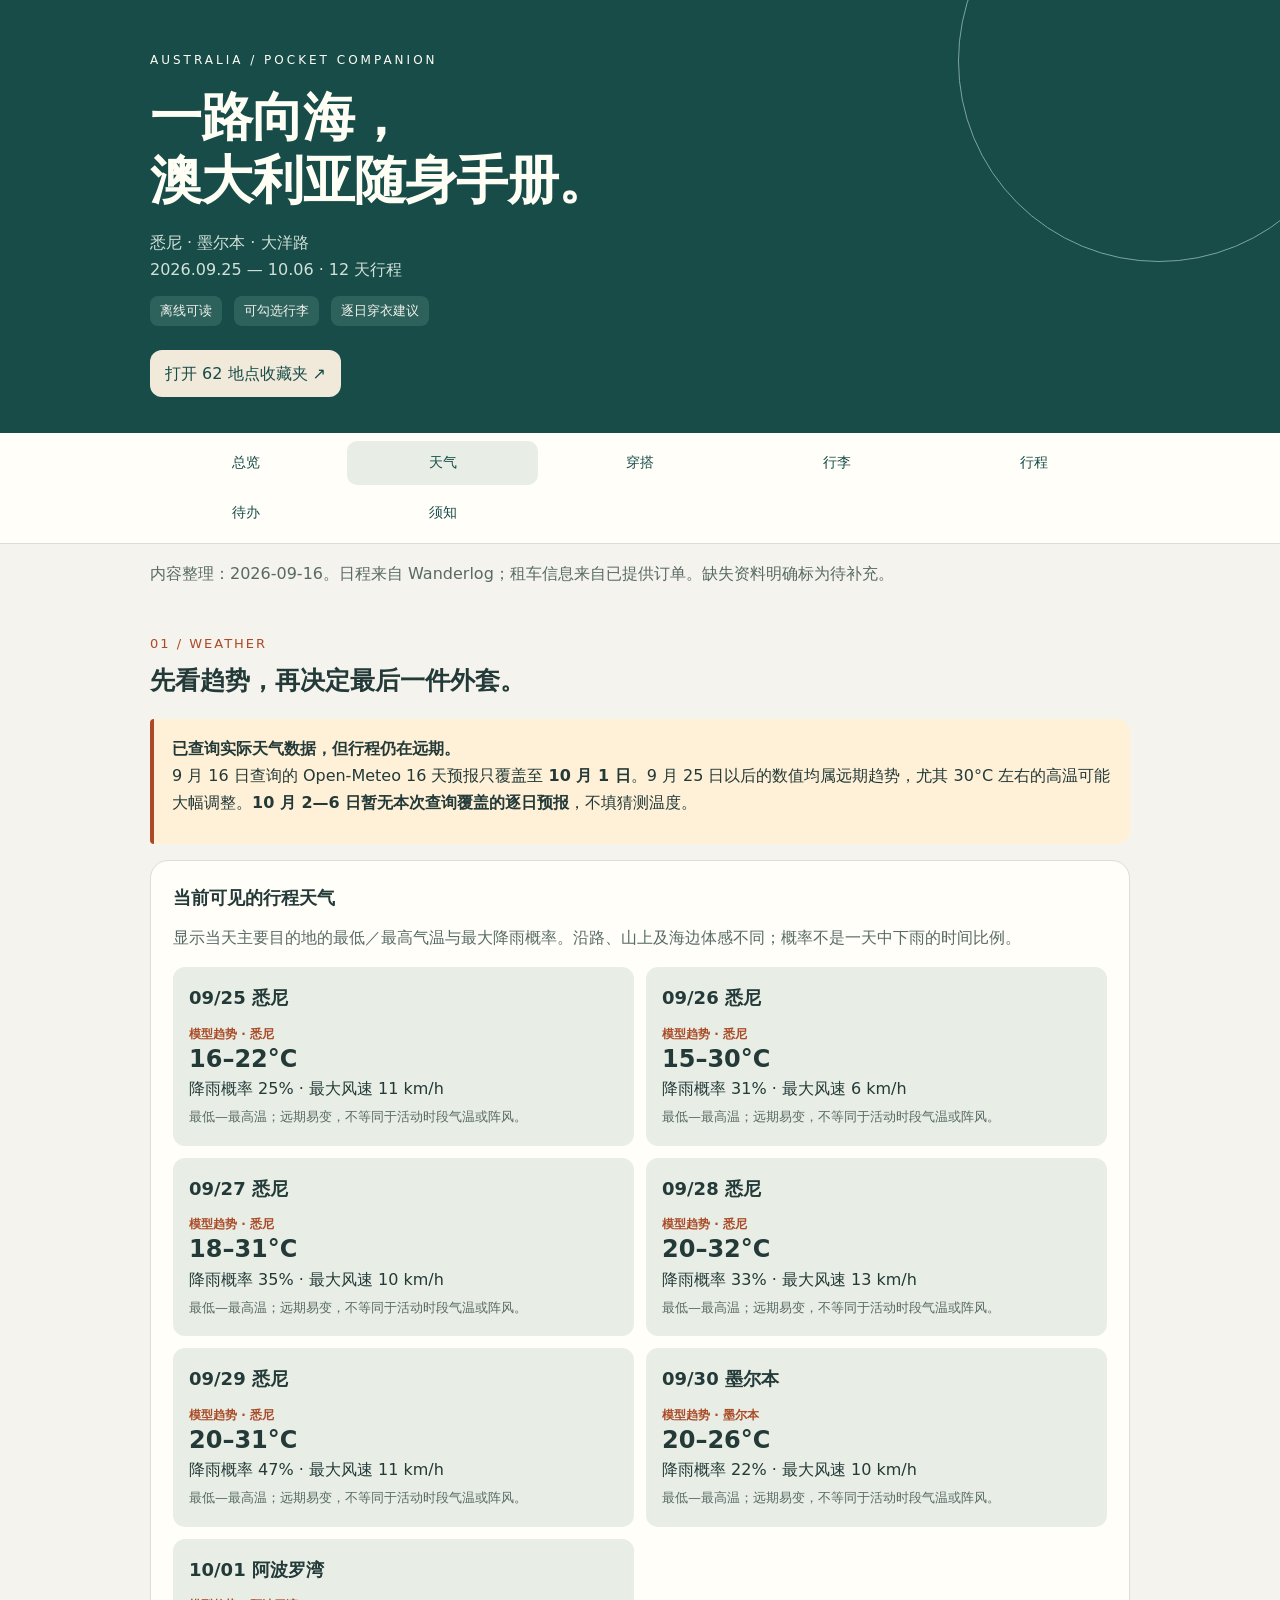
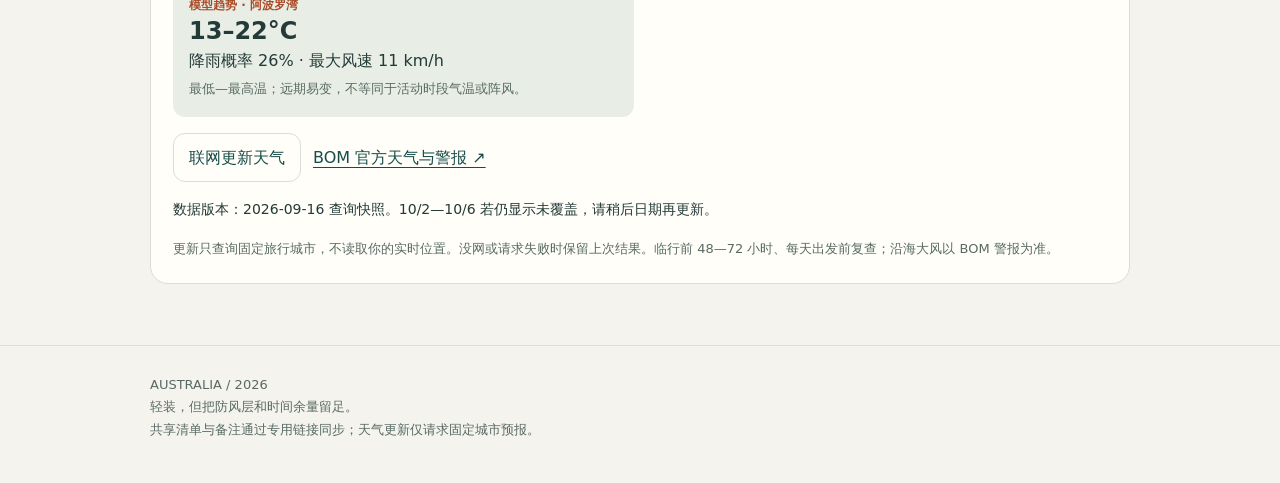
==== commit 4db90e90: "Add shared trip planning modules and rental PDF" ====
--- a/index.html
+++ b/index.html
@@ -2,11 +2,14 @@
 <html lang="zh-CN"><head><meta charset="UTF-8"><meta name="viewport" content="width=device-width,initial-scale=1,viewport-fit=cover"><meta name="theme-color" content="#174c49"><meta name="robots" content="noindex,nofollow"><meta name="referrer" content="strict-origin-when-cross-origin"><title>澳大利亚 · 随身旅行手册</title>
 <style>
 :root{--bg:#f4f3ed;--paper:#fffef9;--ink:#233a38;--muted:#596a65;--line:#d9dfd5;--teal:#174c49;--soft:#e8eee6;--orange:#aa4a26;--warn:#fff0d8;--radius:18px}*{box-sizing:border-box}html{scroll-behavior:smooth;scroll-padding-top:82px}body{margin:0;background:var(--bg);color:var(--ink);font:16px/1.7 system-ui,-apple-system,"Segoe UI","PingFang SC","Microsoft YaHei",sans-serif}a{color:var(--teal);text-underline-offset:4px;overflow-wrap:anywhere}button,input,select{font:inherit}button,a,summary,input{touch-action:manipulation}button{cursor:pointer}button,.btn,select{min-height:46px;border:1px solid var(--line);border-radius:12px;padding:10px 15px;background:var(--paper);color:var(--teal)}button:active,.btn:active{background:var(--soft)}button:disabled{opacity:.65;cursor:wait}:focus-visible{outline:3px solid var(--orange);outline-offset:3px}h1,h2,h3,p{margin-top:0}h1{font-size:clamp(32px,7vw,52px);line-height:1.2;letter-spacing:-1px;margin-bottom:18px}h2{font-size:25px;margin:0 0 16px}h3{font-size:18px;margin:0 0 10px}small,.muted{color:var(--muted)}small{font-size:13px}p{margin-bottom:12px}.shell{max-width:1020px;margin:auto;padding:0 20px}.hero{background:var(--teal);color:#fffef5;padding:50px 0 36px;position:relative;overflow:hidden}.hero:after{content:"";position:absolute;right:-80px;top:-140px;width:400px;height:400px;border:1px solid #7da5a0;border-radius:50%;pointer-events:none}.eyebrow{font-size:12px;letter-spacing:3px;text-transform:uppercase;margin-bottom:16px}.hero .muted{color:#d2e1d8}.hero .row{position:relative;z-index:1}.row{display:flex;gap:12px;flex-wrap:wrap;align-items:center}.pill{display:inline-block;padding:4px 10px;border-radius:8px;background:var(--soft);color:var(--teal);font-size:13px}.hero .pill{background:#2c615c;color:#f4f3ed}.hero .btn{background:#f1eadb;border:none;text-decoration:none}.hero .sub{max-width:650px}nav{position:sticky;top:0;z-index:5;background:var(--paper);border-bottom:1px solid var(--line)}nav .shell{display:grid;grid-template-columns:repeat(4,1fr);padding-top:8px;padding-bottom:8px;gap:6px}nav a{text-decoration:none;text-align:center;font-size:14px;padding:10px 0;border-radius:10px;min-height:44px}nav a:hover,nav a[aria-current]{background:var(--soft)}main{padding-bottom:45px!important}section{padding-top:34px;scroll-margin-top:10px}.intro{padding:16px 0 0}.card{background:var(--paper);border:1px solid var(--line);border-radius:var(--radius);padding:22px;margin-bottom:16px}.notice{border-left:4px solid var(--orange);background:var(--warn);padding:16px 18px;border-radius:4px 14px 14px 4px}.grid{display:grid;grid-template-columns:repeat(2,minmax(0,1fr));gap:16px}.grid .card{margin:0}.metric{font-size:28px;line-height:1.3;font-variant-numeric:tabular-nums;font-weight:650}.section-no{color:var(--orange);font-size:13px;letter-spacing:2px;margin-bottom:5px}.weather-grid{display:grid;grid-template-columns:repeat(2,minmax(0,1fr));gap:12px;margin-top:16px}.weather{background:var(--soft);padding:16px;border-radius:12px}.weather .metric{font-size:24px}.weather p{margin:0}.status{font-size:14px;margin:12px 0;overflow-wrap:anywhere}.controls{margin:16px 0}.day{padding:0;overflow:hidden}.day summary{list-style:none;cursor:pointer;padding:20px;display:grid;grid-template-columns:62px minmax(0,1fr) 24px;gap:12px;align-items:center;min-height:90px}.day summary::-webkit-details-marker{display:none}.day summary:after{content:"＋";font-size:22px;color:var(--teal)}.day[open] summary:after{content:"−"}.date{font-weight:700;color:var(--orange);font-size:21px;line-height:1.2}.date small{font-size:12px;font-weight:400;display:block;padding-top:6px}.day-title{font-size:18px;font-weight:650;display:block;line-height:1.45}.day-body{border-top:1px solid var(--line);padding:20px}.day-body .weather{margin-bottom:16px}.day-body ul{padding-left:22px}.route{list-style:none;padding:0!important;counter-reset:stops}.route li{position:relative;counter-increment:stops;padding:0 0 12px 32px;min-height:44px}.route li:before{content:counter(stops);position:absolute;left:0;top:3px;width:22px;height:22px;border-radius:50%;background:var(--soft);text-align:center;font-size:12px;color:var(--teal)}.route a{display:inline-block;min-height:32px;text-decoration-thickness:1px}.callout{padding:14px;background:var(--soft);border-radius:12px;margin:12px 0}.packing label{display:flex;gap:12px;align-items:flex-start;padding:12px 2px;border-bottom:1px solid var(--line);cursor:pointer;min-height:48px}.packing label:last-child{border:0}.packing input{width:22px;height:22px;accent-color:var(--teal);flex-shrink:0;margin:3px 0 0}.packing input:checked+span{text-decoration:line-through;color:var(--muted)}progress{width:100%;height:10px;accent-color:var(--teal)}textarea{width:100%;min-height:145px;padding:14px;border:1px solid var(--line);border-radius:12px;background:var(--paper);color:var(--ink);font:inherit;resize:vertical}.list{padding-left:22px}.list li{margin:10px 0}footer{padding:28px 0 42px;border-top:1px solid var(--line);font-size:13px;color:var(--muted)}.hide{display:none!important}.badge{font-size:12px;color:var(--orange);font-weight:650}.skip{position:absolute;left:-10000px}.skip:focus{left:12px;top:12px;z-index:10;background:white;padding:12px}.sources a{display:block;padding:10px 0;min-height:44px}#storage-status{font-size:13px}body[data-unpacked=true] .packing label:has(input:checked){display:none}@media(max-width:650px){.shell{padding-left:16px;padding-right:16px}.hero{padding:36px 0 28px}.grid{grid-template-columns:1fr}.card{padding:18px}.day{padding:0}.day summary{padding:17px 14px;grid-template-columns:54px minmax(0,1fr) 22px;gap:9px}.day-body{padding:17px}.weather-grid{gap:8px}.weather{padding:12px}.weather .metric{font-size:22px}.row .btn{font-size:14px}h2{font-size:23px}nav .shell{padding-left:10px;padding-right:10px}.date{font-size:19px}}@media print{nav,.controls,button,.hero .row,.no-print{display:none!important}body{background:white;font-size:11pt}.shell{max-width:none}section{padding-top:16px}.hero{background:white;color:#233a38;padding:12px 0}.hero .muted{color:#596a65}.hero:after{display:none}.card{break-inside:avoid;border-color:#bbb}.day-body{display:block!important}.grid{display:block}.grid .card{margin-bottom:10px}footer{padding:10px 0}}@media(prefers-reduced-motion:reduce){html{scroll-behavior:auto}}
+.tab-panel{display:none;padding-top:34px}.tab-panel.active{display:block}nav{overflow-x:auto}nav .shell{grid-template-columns:repeat(5,minmax(72px,1fr));min-width:390px}nav a[aria-selected="true"]{background:var(--soft)}.packing-group{background:var(--paper);border:1px solid var(--line);border-radius:var(--radius);padding:18px;margin-bottom:14px}.packing-item{display:grid;grid-template-columns:24px minmax(0,1fr) auto;gap:11px;align-items:start;padding:12px 0;border-bottom:1px solid var(--line)}.packing-item:last-child{border-bottom:0}.packing-item input{width:22px;height:22px;accent-color:var(--teal);margin:2px 0 0}.packing-item.packed .packing-label{text-decoration:line-through;color:var(--muted)}.item-actions{display:flex;gap:6px}.item-actions button{min-height:36px;padding:6px 9px;font-size:13px}.delete-item{color:#8d2b1f}.add-item{display:grid;grid-template-columns:1fr 1fr auto;gap:10px}.text-input{min-height:46px;border:1px solid var(--line);border-radius:12px;padding:10px 15px;background:var(--paper);color:var(--ink);font:inherit}.sync-badge{display:inline-flex;align-items:center;gap:7px}.sync-dot{width:9px;height:9px;border-radius:50%;background:#85918c}.sync-badge[data-state="online"] .sync-dot{background:#26834a}.sync-badge[data-state="saving"] .sync-dot{background:#c57d16}.sync-badge[data-state="error"] .sync-dot{background:#b53b2c}body[data-unpacked="true"] .packing-item.packed{display:none}.undo-toast{position:fixed;left:50%;bottom:22px;transform:translateX(-50%);z-index:10;background:var(--ink);color:white;padding:11px 14px;border-radius:12px;box-shadow:0 8px 30px #0003}.undo-toast button{min-height:34px;margin-left:10px;padding:4px 9px}@media(max-width:650px){.add-item{grid-template-columns:1fr}.item-actions{grid-column:2;justify-self:start}}@media print{.tab-panel{display:block!important}}
+.overview-grid{display:grid;grid-template-columns:1.08fr .92fr;gap:16px}.travel-card{background:var(--paper);border:1px solid var(--line);border-radius:var(--radius);padding:22px;margin-bottom:16px}.flight-card,.rental-card{background:#13262f;color:#fff}.flight-card .muted,.rental-card .muted{color:#bdcbc8}.flight-route{display:flex;align-items:center;gap:14px;margin:22px 0}.airport-code{display:block;font-size:35px;font-weight:760;line-height:1}.flight-line{height:1px;flex:1;background:#8fb0ab;position:relative}.flight-line:after{content:"✈";position:absolute;left:50%;top:50%;transform:translate(-50%,-50%);background:#13262f;padding:0 8px}.route-map{overflow:hidden;background:linear-gradient(155deg,#e4efea,#fbf2df)}.route-map svg{width:100%;height:auto;min-height:285px;display:block}.map-line{fill:none;stroke:#b65c3a;stroke-width:3;stroke-linecap:round;stroke-dasharray:7 8}.map-point{fill:#fff;stroke:#174c49;stroke-width:3}.map-label{font:650 13px system-ui;fill:#233a38}.map-note{font:12px system-ui;fill:#596a65}.rental-route{display:grid;grid-template-columns:1fr auto 1fr;gap:14px;align-items:center;margin:18px 0}.rental-stop strong{display:block;font-size:18px}.rental-arrow{font-size:24px;color:#e0a983}.rental-facts{display:grid;grid-template-columns:repeat(2,1fr);gap:10px;margin-top:16px}.rental-facts span{padding:9px 11px;background:#ffffff12;border-radius:10px}.timeline{position:relative}.timeline:before{content:"";position:absolute;left:19px;top:30px;bottom:30px;width:2px;background:var(--line)}.timeline .day{margin-left:54px;position:relative}.timeline .day:before{content:"";position:absolute;left:-43px;top:31px;width:13px;height:13px;border-radius:50%;background:var(--paper);border:3px solid var(--orange);z-index:2}.todo-form{display:grid;grid-template-columns:1fr auto;gap:10px}.todo-item{display:grid;grid-template-columns:24px 1fr auto;gap:11px;align-items:center;padding:12px 0;border-bottom:1px solid var(--line)}.todo-item input{width:22px;height:22px;accent-color:var(--teal)}.todo-item.done .todo-label{text-decoration:line-through;color:var(--muted)}.todo-item button{min-height:36px;padding:6px 9px;color:#8d2b1f}.ticket-placeholder{border:1px dashed #cfa88f;background:#fff7ef;border-radius:14px;padding:16px}.ticket-placeholder strong{display:block;margin-bottom:5px}@media(max-width:650px){.overview-grid{grid-template-columns:1fr}.rental-route{grid-template-columns:1fr}.rental-arrow{transform:rotate(90deg)}.timeline:before{left:12px}.timeline .day{margin-left:28px}.timeline .day:before{left:-23px}.todo-form{grid-template-columns:1fr}}
 </style></head><body>
 <a class="skip" href="#days">跳至每日行程</a>
 <header class="hero"><div class="shell"><p class="eyebrow">Australia / Pocket companion</p><h1>一路向海，<br>澳大利亚随身手册。</h1><p class="sub muted">悉尼 · 墨尔本 · 大洋路<br>2026.09.25 — 10.06 · 12 天行程</p><div class="row"><span class="pill">离线可读</span><span class="pill">可勾选行李</span><span class="pill">逐日穿衣建议</span></div><div class="row" style="margin-top:24px"><a class="btn" href="https://www.google.com/maps/@-36.3335131,141.4826921,6z/data=!4m11!1m7!3m6!1s0x6ad642b1b46283b9:0x33718f02306f1e54!2sNational+Gallery+of+Victoria!8m2!3d-37.8225942!4d144.9689278!16zL20vMGhoaHM!11m2!2spGgIpZqmrWpMetkYb9na2A!3e3" target="_blank" rel="noopener">打开 62 地点收藏夹 ↗</a></div></div></header>
-<nav aria-label="手册导航"><div class="shell"><a href="#weather">天气</a><a href="#clothes">穿衣行李</a><a href="#days">每日行程</a><a href="#essentials">出行须知</a></div></nav>
-<main class="shell"><div class="intro"><p class="muted">内容整理：2026-09-16。日程来自本次 Wanderlog 记录；每天的分段安排与穿搭是建议，不是已确认预约。</p></div>
+<nav aria-label="手册导航" role="tablist"><div class="shell"><a href="#overview" role="tab" data-tab="overview">总览</a><a href="#weather" role="tab" data-tab="weather">天气</a><a href="#clothes" role="tab" data-tab="clothes">穿搭</a><a href="#packing" role="tab" data-tab="packing">行李</a><a href="#days" role="tab" data-tab="days">行程</a><a href="#todo" role="tab" data-tab="todo">待办</a><a href="#essentials" role="tab" data-tab="essentials">须知</a></div></nav>
+<main class="shell"><div class="intro"><p class="muted">内容整理：2026-09-16。日程来自 Wanderlog；租车信息来自已提供订单。缺失资料明确标为待补充。</p></div>
+<section id="overview"><p class="section-no">01 / TRIP OVERVIEW</p><h2>先掌握整趟旅行。</h2><div class="overview-grid"><article class="travel-card flight-card"><p class="eyebrow">FLIGHT · 9/30</p><h3>悉尼 → 墨尔本</h3><div class="flight-route"><div><span class="airport-code">SYD</span><small class="muted">悉尼</small></div><span class="flight-line"></span><div><span class="airport-code">MEL</span><small class="muted">墨尔本</small></div></div><p><b>航班号、航空公司和起降时间待补充。</b></p><small class="muted">原行程同时出现 MEL 与 AVV；最终机场以机票为准。</small></article><article class="travel-card rental-card"><p class="eyebrow">THRIFTY · 已确认</p><h3>Toyota Corolla Hybrid 或同级</h3><div class="rental-route"><div class="rental-stop"><small class="muted">取车</small><strong>9/30 14:00</strong><span>Melbourne Downtown<br>Shop 3/8 Franklin St</span></div><span class="rental-arrow">→</span><div class="rental-stop"><small class="muted">还车</small><strong>10/5 11:00</strong><span>同一门店</span></div></div><div class="rental-facts"><span>5 座 · 自动挡</span><span>混动 · 空调</span><span>不限里程</span><span>AUD 266.63</span><span>满油取还</span><span>基础免赔额 AUD 5,900</span></div><p style="margin-top:18px"><a class="btn" href="assets/tickets/melbourne-car-rental.pdf" target="_blank" rel="noopener">查看租车订单 PDF ↗</a></p></article></div><div class="notice"><b>租车时间冲突待确认：</b>订单显示 10/5 11:00 在墨尔本市区还车；原行程写 10/4 还车，并安排了 10/5 小火车＋企鹅岛一日游。</div><article class="travel-card route-map" style="margin-top:16px"><h3>路线总览</h3><svg viewBox="0 0 900 300" role="img" aria-label="悉尼、墨尔本、吉朗、大洋路、瓦南布尔和菲利普岛路线示意"><path class="map-line" d="M760 70 C650 35 530 60 430 160 C350 230 245 225 145 180 M430 160 C505 230 615 250 700 225"/><g><circle class="map-point" cx="760" cy="70" r="8"/><text class="map-label" x="735" y="49">悉尼</text><text class="map-note" x="710" y="94">9/25—9/30</text></g><g><circle class="map-point" cx="430" cy="160" r="8"/><text class="map-label" x="398" y="140">墨尔本</text></g><g><circle class="map-point" cx="365" cy="190" r="8"/><text class="map-label" x="342" y="218">吉朗</text></g><g><circle class="map-point" cx="280" cy="220" r="8"/><text class="map-label" x="236" y="249">阿波罗湾</text></g><g><circle class="map-point" cx="145" cy="180" r="8"/><text class="map-label" x="91" y="161">瓦南布尔</text></g><g><circle class="map-point" cx="700" cy="225" r="8"/><text class="map-label" x="659" y="255">菲利普岛</text></g></svg><p class="muted">悉尼飞墨尔本；墨尔本／吉朗沿大洋路至瓦南布尔，再返回墨尔本并前往菲利普岛。地图表达路线顺序，不代表精确比例。</p></article><div class="ticket-placeholder"><strong>门票与 PDF</strong>悉尼歌剧院导览＋演出已标记已购；小火车＋企鹅岛资料待补充。收到 PDF 后可挂到对应 Timeline 活动下。</div></section>
 <section id="weather"><p class="section-no">01 / WEATHER</p><h2>先看趋势，再决定最后一件外套。</h2><div class="notice"><strong>已查询实际天气数据，但行程仍在远期。</strong><p>9 月 16 日查询的 Open-Meteo 16 天预报只覆盖至 <b>10 月 1 日</b>。9 月 25 日以后的数值均属远期趋势，尤其 30°C 左右的高温可能大幅调整。<b>10 月 2—6 日暂无本次查询覆盖的逐日预报</b>，不填猜测温度。</p></div><div class="card" style="margin-top:16px"><h3>当前可见的行程天气</h3><p class="muted">显示当天主要目的地的最低／最高气温与最大降雨概率。沿路、山上及海边体感不同；概率不是一天中下雨的时间比例。</p><div id="weather-overview" class="weather-grid"></div><div class="row controls"><button id="refresh" type="button">联网更新天气</button><a href="https://www.bom.gov.au/" target="_blank" rel="noopener">BOM 官方天气与警报 ↗</a></div><p id="weather-status" class="status" role="status"></p><small>更新只查询固定旅行城市，不读取你的实时位置。没网或请求失败时保留上次结果。临行前 48—72 小时、每天出发前复查；沿海大风以 BOM 警报为准。</small></div></section>
 <section id="clothes"><p class="section-no">02 / COMFORT FIRST, PHOTO READY</p><h2>怕冷一点，也可以穿得轻松好看。</h2>
 <p>按你的偏好：<b>舒适优先，挑几天认真拍照</b>。这趟是 9/25—10/6 的悉尼、墨尔本、大洋路和企鹅岛；衣服要同时应对城市步行、海岸大风与晚间久坐。建议用同一批基础款换着搭，把拍照重点放在 <b>9/25 城市、9/28 歌剧院、10/1 海岸小镇、10/6 墨尔本</b>，不必每天换整套。</p>
@@ -22,14 +25,14 @@
 <article class="card" style="margin-top:16px"><h3>E · 温泉：出水后的干衣比多带泳衣更有用</h3><p>10/3 单独装好 <b>泳衣 1 套、防滑拖鞋、湿衣袋、干内衣和干袜</b>，另带好穿脱的长裤与保暖上衣。毛巾／浴袍是否包含先查订单；有提供就不重复装大浴巾。拍照遵守场馆规定，避开其他客人。</p></article>
 <details class="card"><summary><b>鞋、包、护肤和小物：哪些值得占行李位？</b></summary><ul class="list"><li><b>鞋：2 双够用，最多 3 双。</b>必带穿熟的防滑步行鞋＋温泉拖鞋；只有第一双易湿、快磨脚或确实有搭配需求时，才加一双轻便运动鞋／已穿惯的平底鞋。你的已排路线没有出海浮潜，不用照搬攻略专门带溯溪鞋；拖鞋只用于住宿、温泉等适用场景。</li><li><b>包：15—20L 轻背包＋可选扁平斜挎小包。</b>徒步、企鹅岛用背包装保暖层；歌剧院用小包。选自己背着舒服的背负，不为造型每天多背一只大包。</li><li><b>让照片更省心：</b>发圈、发夹、墨镜、小耳饰；围巾与针织已计入衣物，不用再加一套拍摄道具。海岸风大，固定头发通常比多带裙子实用。</li><li><b>护肤化妆：</b>SPF50+、保湿面霜、身体乳小样、润唇膏、卸妆与洁面；底妆、眉笔、口红选常用小组合即可。需要防晒量按每天用量准备，不因怕晒临时更换没试过的产品。隐形眼镜使用者带框架眼镜备用。</li><li><b>舒适小物：</b>保温水瓶、创可贴／防磨脚贴、生理用品、常用药原包装；晕车用品按自身需要和说明准备。企鹅岛折叠坐垫或轻毯二选一；暖贴少量可选，按说明隔衣使用。</li></ul></details>
 <details class="card"><summary><b>小红书怎么参考，哪些建议不照搬？</b></summary><p>2026-09-16 实际阅读下列笔记正文后，提取与本行程有关的经验；下面是独立整理，数量和搭配方案是针对你的建议。个人体感不能代替本次天气预报，其他地区穿法不直接套用。</p><ul class="list"><li><a href="https://www.xiaohongshu.com/explore/6aa0d2fb00000000120249ba" target="_blank" rel="noopener">ROOOO · 十一/国庆澳洲穿什么？悉尼墨尔本西澳合集 ↗</a>：采用悉尼、墨尔本早晚加外套和大洋路防风的经验；“短暂脱外套不冷”是作者个人体感，你不用照做。西澳和圣灵群岛未排在这趟行程中。</li><li><a href="https://www.xiaohongshu.com/explore/6a9eba370000000011033e0c" target="_blank" rel="noopener">荔枝鱼 · 去大洋路你就穿亮色吧一穿一个不吱声 ↗</a>：采用亮色点缀、海风会吹乱头发的提醒；将亮色放在保暖衣物上，照片与舒适可以兼顾。</li><li><a href="https://www.xiaohongshu.com/explore/68dee7df000000000302c4c1" target="_blank" rel="noopener">尾号0238 · 国庆小火车＋企鹅岛一日游经验 ↗</a>（2025-10-08）：采用风雨、等候久和备足保暖层的经验；不把往年体感温度、检票时刻或罚款描述写成本次事实。</li><li><a href="https://www.penguins.org.au/faqs/" target="_blank" rel="noopener">企鹅岛官方 FAQ ↗</a>：已核对保暖衣、雨衣、座位用毯的建议，以及<b>日落后禁止使用相机、摄像机和手机拍摄</b>。拍穿搭放在白天合规区域，晚间留给观赏。</li></ul><small>小红书链接可能要求登录或在 App 打开；即使原笔记不可访问，本页建议仍可离线阅读。没有复制原文长段或原图。</small></details>
-<div class="callout"><b>可以不带：</b>高跟鞋、第二条拍照裙、厚重大衣、多件厚卫衣、大卷发棒、整套彩妆。以上是按你中等出片意愿给出的减负建议；已有特别喜欢且常穿的单品，可替换同用途衣物。</div>
-<div class="card" style="margin-top:16px"><div class="row" style="justify-content:space-between"><h3 style="margin:0">我的行李进度</h3><strong id="pack-count"></strong></div><progress id="pack-progress" max="1" value="0" aria-label="行李完成进度"></progress><p id="storage-status" class="muted">勾选只保存在当前浏览器，不跨设备同步；本地文件预览器可能不支持保存。原有条目的勾选沿用，数量已细化，请复核；标为“可选”的物品可按需要跳过。</p><button id="filter-packed" type="button" aria-pressed="false">只看未准备</button></div><div id="packing" class="grid"></div><div class="callout"><b>洗衣与登机怎么安排：</b>9/30—10/1 查住宿洗衣条件，留出晾干时间；没法洗衣就把内裤和袜子各增至 12—13，基础上衣酌增 2—3 件，外套不翻倍。飞机穿运动鞋、直筒长裤和开衫，随身放轻羽绒、证件及一套干净内衣。各段航班行李额度尚未提供，打包后称重再减可选项。</div></section>
-<section id="days"><p class="section-no">03 / DAY BY DAY</p><h2>每天去哪，出门穿什么。</h2><p class="muted">共 64 条行程记录，吉朗与环形码头各重复一次；保留原日程表达。地点链接打开 Google 地图搜索；同名地点以已保存的收藏夹为准。酒店、航班时刻、票务时间未提供，未虚构入住或集合时间。</p><div class="row controls"><label for="jump-day">跳到</label><select id="jump-day" aria-label="选择行程日期"></select><button id="expand-days" type="button">展开全部</button><button id="collapse-days" type="button">收起全部</button></div><div id="day-list"></div><div class="card"><h3>原行程未排日期的 3 个地点</h3><p><a href="https://www.google.com/maps/search/?api=1&query=Fontana+Redfern+Sydney">Fontana 餐厅</a>：需核对营业日和订位；<a href="https://www.google.com/maps/search/?api=1&query=Bondi+Beach+NSW">Bondi Beach</a>：晴天安排半天；<a href="https://www.google.com/maps/search/?api=1&query=Art+Gallery+of+New+South+Wales">新南威尔士美术馆</a>：适合下雨时替换户外安排。均不强行塞进已有整天日程。</p></div></section>
-<section id="essentials"><p class="section-no">04 / GOOD TO KNOW</p><h2>出发前和路上要记住的事</h2><div class="grid"><article class="card"><h3>订票与关闭状态</h3><ul class="list"><li>歌剧院在原行程中标注“导览＋演出已订票”；具体入场时间以订单为准。</li><li>塔龙加动物园待核对；Warrnambool Wildlife Encounters 原备注要求提前预约；10/5 一日游原备注尚未预约。</li><li>Kafe Koala、Loch Ard Gorge、Nobbies Centre 在此前页面标注暂时关闭。<b>这里不是今天的开放确认</b>，出发前查官网具体关闭区域；不可越过封闭线。</li><li>10/5“小火车＋企鹅岛”应确认包含项目、接送点与晚间回程。原地点列表没有小火车车站和企鹅观赏入口，不能拿山脉／整座岛的图钉代替集合点。</li></ul></article><article class="card"><h3>机场、租车与时差</h3><ul class="list"><li><b>MEL 墨尔本机场 ≠ AVV 阿瓦隆机场。</b>9/30 两者均出现在原清单，先查机票与租车单，不能默认都要去。</li><li>靠左行驶；驾照原件＋租车公司和所在州认可的英文翻译／许可文件。国际驾照不代替原件，也不是任何国家驾照都能用同一种翻译。</li><li>确认信用卡持卡人与主驾驶一致及押金要求，拍摄车况，核对保险自付额、收费路段、油量和营业时间。</li><li><b>10/4 夏令时：</b>悉尼与墨尔本凌晨 2 点拨到 3 点；比北京时间从快 2 小时变为快 3 小时。启用自动时区；还车按当地时间。</li></ul></article><article class="card"><h3>入境、健康与支付</h3><ul class="list"><li>核对签证与护照绑定；带旅行保险、英文处方和原包装药品。</li><li>食品、动植物制品、药物等按入境卡及官方要求申报，不确定就申报；清理鞋底泥土，少带散装食品。</li><li>澳标 Type I 插头，电器核对 230V 兼容；充电宝依航司规则随身携带。</li><li>备两张银行卡、少量现金、eSIM／漫游。地图离线包提前下载，公共交通及餐馆营业时间当日复查。</li></ul></article><article class="card"><h3>户外与紧急情况</h3><ul class="list"><li>日落前完成陌生乡间路段，注意袋鼠等动物；约每两小时休息，勿疲劳驾驶。</li><li>海岸风大、台阶湿滑，不靠近无护栏崖边；下水选救生员巡逻区红黄旗之间。</li><li>SPF50+、帽子、墨镜每日带；阴天也需防晒。山路与海边温度不能只看市区预报。</li><li><b>紧急电话：<a href="tel:000">000</a></b>（警察／消防／救护）。偏远地区无信号时不能保证能拨通，提前把路线告知同行人。</li></ul></article></div>
+<div class="callout"><b>可以不带：</b>高跟鞋、第二条拍照裙、厚重大衣、多件厚卫衣、大卷发棒、整套彩妆。以上是按你中等出片意愿给出的减负建议；已有特别喜欢且常穿的单品，可替换同用途衣物。</div></section>
+<section id="packing"><p class="section-no">03 / SHARED PACKING</p><h2>一起准备，改动自动同步。</h2><div class="card"><div class="row" style="justify-content:space-between"><div><h3 style="margin:0">共享行李进度</h3><span class="sync-badge" id="sync-status" data-state="local"><span class="sync-dot"></span><span id="sync-text">本机草稿</span></span></div><strong id="pack-count"></strong></div><progress id="pack-progress" max="1" value="0" aria-label="行李完成进度"></progress><p id="storage-status" class="muted">离线时先保存在本机；连接共享云端后，任何拥有专用链接的人都可以共同编辑。</p><div class="row controls"><button id="filter-packed" type="button" aria-pressed="false">只看未准备</button><button id="reload-shared" type="button">从云端刷新</button></div></div><form id="add-item-form" class="card add-item"><label>新条目<input id="new-item-label" class="text-input" maxlength="160" required placeholder="例如：备用充电线"></label><label>分类<input id="new-item-category" class="text-input" maxlength="60" list="packing-categories" placeholder="例如：电子与随身用品"></label><datalist id="packing-categories"></datalist><button type="submit">添加</button></form><div id="packing-list"></div><div class="callout"><b>洗衣与登机怎么安排：</b>9/30—10/1 查住宿洗衣条件，留出晾干时间；没法洗衣就把内裤和袜子各增至 12—13，基础上衣酌增 2—3 件，外套不翻倍。飞机穿运动鞋、直筒长裤和开衫，随身放轻羽绒、证件及一套干净内衣。各段航班行李额度尚未提供，打包后称重再减可选项。</div></section>
+<section id="days"><p class="section-no">04 / DAY BY DAY</p><h2>沿着时间线，看每天怎么走。</h2><p class="muted">共 64 条行程记录，吉朗与环形码头各重复一次；保留原日程表达。地点链接打开 Google 地图搜索；同名地点以已保存的收藏夹为准。酒店、航班时刻、票务时间未提供，未虚构入住或集合时间。</p><div class="row controls"><label for="jump-day">跳到</label><select id="jump-day" aria-label="选择行程日期"></select><button id="expand-days" type="button">展开全部</button><button id="collapse-days" type="button">收起全部</button></div><div id="day-list" class="timeline"></div><div class="card"><h3>原行程未排日期的 3 个地点</h3><p><a href="https://www.google.com/maps/search/?api=1&query=Fontana+Redfern+Sydney">Fontana 餐厅</a>：需核对营业日和订位；<a href="https://www.google.com/maps/search/?api=1&query=Bondi+Beach+NSW">Bondi Beach</a>：晴天安排半天；<a href="https://www.google.com/maps/search/?api=1&query=Art+Gallery+of+New+South+Wales">新南威尔士美术馆</a>：适合下雨时替换户外安排。均不强行塞进已有整天日程。</p></div></section>
+<section id="todo"><p class="section-no">05 / TO DO</p><h2>出发前待办</h2><p class="muted">同行人可以共同勾选、添加和删除。这里只放明确需要处理的事项，不和行李清单重复。</p><div class="card"><div class="row" style="justify-content:space-between"><h3 style="margin:0">准备进度</h3><strong id="todo-count">0 / 0</strong></div><progress id="todo-progress" max="1" value="0"></progress><form id="todo-form" class="todo-form" style="margin-top:16px"><input id="todo-input" class="text-input" maxlength="120" required placeholder="添加待办事项"><button type="submit">添加</button></form><div id="todo-list"></div></div></section><section id="essentials"><p class="section-no">06 / GOOD TO KNOW</p><h2>出发前和路上要记住的事</h2><div class="grid"><article class="card"><h3>订票与关闭状态</h3><ul class="list"><li>歌剧院在原行程中标注“导览＋演出已订票”；具体入场时间以订单为准。</li><li>塔龙加动物园待核对；Warrnambool Wildlife Encounters 原备注要求提前预约；10/5 一日游原备注尚未预约。</li><li>Kafe Koala、Loch Ard Gorge、Nobbies Centre 在此前页面标注暂时关闭。<b>这里不是今天的开放确认</b>，出发前查官网具体关闭区域；不可越过封闭线。</li><li>10/5“小火车＋企鹅岛”应确认包含项目、接送点与晚间回程。原地点列表没有小火车车站和企鹅观赏入口，不能拿山脉／整座岛的图钉代替集合点。</li></ul></article><article class="card"><h3>机场、租车与时差</h3><ul class="list"><li><b>MEL 墨尔本机场 ≠ AVV 阿瓦隆机场。</b>9/30 两者均出现在原清单，先查机票与租车单，不能默认都要去。</li><li>靠左行驶；驾照原件＋租车公司和所在州认可的英文翻译／许可文件。国际驾照不代替原件，也不是任何国家驾照都能用同一种翻译。</li><li>确认信用卡持卡人与主驾驶一致及押金要求，拍摄车况，核对保险自付额、收费路段、油量和营业时间。</li><li><b>10/4 夏令时：</b>悉尼与墨尔本凌晨 2 点拨到 3 点；比北京时间从快 2 小时变为快 3 小时。启用自动时区；还车按当地时间。</li></ul></article><article class="card"><h3>入境、健康与支付</h3><ul class="list"><li>核对签证与护照绑定；带旅行保险、英文处方和原包装药品。</li><li>食品、动植物制品、药物等按入境卡及官方要求申报，不确定就申报；清理鞋底泥土，少带散装食品。</li><li>澳标 Type I 插头，电器核对 230V 兼容；充电宝依航司规则随身携带。</li><li>备两张银行卡、少量现金、eSIM／漫游。地图离线包提前下载，公共交通及餐馆营业时间当日复查。</li></ul></article><article class="card"><h3>户外与紧急情况</h3><ul class="list"><li>日落前完成陌生乡间路段，注意袋鼠等动物；约每两小时休息，勿疲劳驾驶。</li><li>海岸风大、台阶湿滑，不靠近无护栏崖边；下水选救生员巡逻区红黄旗之间。</li><li>SPF50+、帽子、墨镜每日带；阴天也需防晒。山路与海边温度不能只看市区预报。</li><li><b>紧急电话：<a href="tel:000">000</a></b>（警察／消防／救护）。偏远地区无信号时不能保证能拨通，提前把路线告知同行人。</li></ul></article></div>
 <div class="card" style="margin-top:16px"><h3>留给订单的空白</h3><label for="trip-notes">酒店地址／航班号／取还车时间／一日游集合点</label><textarea id="trip-notes" placeholder="只记常用信息，不建议存银行卡号、护照扫描件或密码。"></textarea><p id="notes-status" role="status" class="status"></p></div>
-<details class="card"><summary>手机使用、离线与打印说明</summary><ul class="list"><li>在线地址：<a href="https://nicalm.github.io/australia-pocket-guide-2026/">澳大利亚随身旅行手册</a>。可在手机浏览器收藏，或通过浏览器菜单添加到主屏幕；网页由 GitHub Pages 托管，不依赖家中电脑开机。</li><li>在线版首次打开需要网络；要离线阅读，可<a href="https://nicalm.github.io/australia-pocket-guide-2026/" download="australia-pocket-guide.html">下载 HTML 副本</a>或打印为 PDF。内容、清单和行程不依赖外部字体、图片或代码库；联网更新天气和打开地图仍需要网络。</li><li>部分微信／网盘／系统文件预览不运行交互，遇到这种情况改用支持 JavaScript 的浏览器。iOS 本地 HTML 与下载行为因应用而异，无法打开时使用 PDF 备份。</li><li>勾选和备注只保存在当前设备的当前浏览器，不跨设备同步；本地文件与在线地址的存储互相独立。首次打开在线版时，本地版已有勾选不会自动转移。</li><li>这是公开网页，知道链接的人可以阅读行程；已设置不建议搜索引擎收录，但这不是访问密码。手动填写的备注和清单状态不会上传到网站，也不会随分享链接发送。</li><li>可展开全部日程后打印或存为 PDF，作为不依赖浏览器交互的备份。</li></ul><button id="print" type="button">展开并打印／存为 PDF</button></details>
+<details class="card"><summary>手机使用、共享与打印说明</summary><ul class="list"><li>Cloudflare 共享版使用专用链接：拥有链接的人无需注册即可共同编辑行李和备注。请只把链接发给同行人。</li><li>每次勾选、增删或修改条目都会自动同步；备注停止输入约半秒后同步。页面会显示“已同步”或错误状态，重新回到页面时也会刷新云端内容。</li><li>离线时改动先保存在当前浏览器；若显示同步失败，请恢复网络后点“从云端刷新”。多人恰好修改同一条目时，最后一次提交生效。</li><li>行程正文仍可离线阅读；联网更新天气、打开地图和多人同步需要网络。可展开全部日程后打印或存为 PDF。</li><li>这是持链接可编辑的共享网页，不是密码保护空间。不要在备注里写护照号、银行卡、密码、精确住址等敏感资料。</li></ul><button id="print" type="button">展开并打印／存为 PDF</button></details>
 <details class="card sources"><summary>资料来源与更新时间</summary><p>天气查询：2026-09-16，中国时间。数值来自 Open-Meteo 自动组合模型预报，不是 BOM 官方逐日预报。更新按钮会获取当时起未来 16 天，超出范围的行程日期保留“未覆盖”提示。衣物与活动节奏是建议，订票和开放状态以订单／官网为准。</p><a href="https://open-meteo.com/en/docs">Open-Meteo API 文档与预报范围</a><a href="https://www.bom.gov.au/">澳大利亚气象局 BOM</a><a href="https://wanderlog.com/view/kvpooghixz/前往australia的旅行/shared">本次 Wanderlog 原始行程</a><a href="https://www.parks.vic.gov.au/">Parks Victoria 公园与关闭通知</a><a href="https://www.penguins.org.au/">Phillip Island Nature Parks</a><a href="https://warrnamboolwildlife.com/">Warrnambool Wildlife Encounters</a><a href="https://www.sydneyoperahouse.com/">悉尼歌剧院</a><a href="https://www.agriculture.gov.au/biosecurity-trade/travelling/bringing-mailing-goods">澳大利亚入境生物安全申报</a><a href="https://www.timeanddate.com/time/change/australia/sydney?year=2026">2026 悉尼时钟调整日期</a></details></section>
-<noscript><div class="notice">此预览器未启用 JavaScript，逐日行程与可勾选清单无法显示。请用支持 JavaScript 的浏览器打开本文件；上方静态穿衣建议和出行须知仍可阅读。</div></noscript></main><footer><div class="shell">AUSTRALIA / 2026<br>轻装，但把防风层和时间余量留足。<br>本文件不上传清单或备注；天气更新仅请求固定城市预报。</div></footer>
+<noscript><div class="notice">此预览器未启用 JavaScript，逐日行程与共享清单无法显示。请用支持 JavaScript 的浏览器打开。</div></noscript></main><footer><div class="shell">AUSTRALIA / 2026<br>轻装，但把防风层和时间余量留足。<br>共享清单与备注通过专用链接同步；天气更新仅请求固定城市预报。</div></footer>
 <script>
 'use strict';
 const listName='澳大利亚旅行 · Wanderlog 2026';
@@ -67,18 +70,29 @@
 days.forEach(d=>{if(outfitPlan[d[0]])d[7]=outfitPlan[d[0]].wear;});
 const seed={updated:'2026-09-16 查询快照',data:{}};
 [['2026-09-25',0,15.9,21.8,25,11.2],['2026-09-26',0,15,29.6,31,6.1],['2026-09-27',0,18.1,30.5,35,9.7],['2026-09-28',0,19.9,31.5,33,13.4],['2026-09-29',0,20.1,30.7,47,11],['2026-09-30',0,19.7,29.7,37,11.7],['2026-09-30',1,20,25.7,22,9.6],['2026-09-30',5,15.1,23.6,27,9.3],['2026-10-01',5,10.8,25.3,17,24.9],['2026-10-01',2,13,22.3,26,11.2]].forEach(([d,c,lo,hi,r,w])=>seed.data[d+'_'+c]={lo,hi,r,w});
-let state={},wx=seed,canStore=true;try{state=JSON.parse(localStorage.getItem('au2026-checks-v1')||'{}');if(!state||typeof state!=='object')state={};const stored=JSON.parse(localStorage.getItem('au2026-wx-v1')||'null');if(stored&&stored.data&&typeof stored.updated==='string')wx=stored;}catch(e){canStore=false;}
+let state={},wx=seed,canStore=true,packingItems=[],todoItems=[],syncTimer=null,notesTimer=null;try{state=JSON.parse(localStorage.getItem('au2026-checks-v1')||'{}');if(!state||typeof state!=='object')state={};const stored=JSON.parse(localStorage.getItem('au2026-wx-v1')||'null');if(stored&&stored.data&&typeof stored.updated==='string')wx=stored;}catch(e){canStore=false;}
 const $=id=>document.getElementById(id);const esc=s=>String(s).replace(/[&<>"']/g,c=>({'&':'&amp;','<':'&lt;','>':'&gt;','"':'&quot;',"'":'&#39;'}[c]));const round=n=>typeof n==='number'&&Number.isFinite(n)?Math.round(n):'—';
-function saveState(){try{localStorage.setItem('au2026-checks-v1',JSON.stringify(state));}catch(e){canStore=false;$('storage-status').textContent='当前浏览器不能保存进度；勾选和备注仅在本次打开期间有效。';}updateProgress();}
-function updateProgress(){const total=document.querySelectorAll('.packing input').length,done=document.querySelectorAll('.packing input:checked').length;$('pack-count').textContent=done+' / '+total+' 已准备';$('pack-progress').max=total;$('pack-progress').value=done;}
+const shareKey=new URLSearchParams(location.search).get('share')||'';const cloudEnabled=(location.hostname.endsWith('.workers.dev')||location.hostname.endsWith('.pages.dev')||location.hostname==='127.0.0.1'||location.hostname==='localhost')&&shareKey.length>20;
+function setSync(mode,text){$('sync-status').dataset.state=mode;$('sync-text').textContent=text;}
+function saveLocal(){try{state.items=packingItems;localStorage.setItem('au2026-checks-v2',JSON.stringify(state));}catch(e){canStore=false;$('storage-status').textContent='当前浏览器不能保存本机草稿。';}updateProgress();}
+function updateProgress(){const total=packingItems.length,done=packingItems.filter(x=>x.packed).length;$('pack-count').textContent=done+' / '+total+' 已准备';$('pack-progress').max=Math.max(total,1);$('pack-progress').value=done;}
+async function api(path,options={}){const response=await fetch('/api/'+path+(path.includes('?')?'&':'?')+'share='+encodeURIComponent(shareKey),{...options,headers:{'content-type':'application/json',...(options.headers||{})}});if(!response.ok)throw new Error((await response.json().catch(()=>({}))).error||('HTTP '+response.status));return response.status===204?null:response.json();}
+function defaultItems(){return packGroups.flatMap(([category,items],g)=>items.map((label,i)=>({id:'pack-'+g+'-'+i,category,label,packed:Boolean(state['pack-'+g+'-'+i]),position:g*100+i})));}
+function renderTodo(){const total=todoItems.length,done=todoItems.filter(x=>x.completed).length;$('todo-count').textContent=done+' / '+total;$('todo-progress').max=Math.max(total,1);$('todo-progress').value=done;$('todo-list').innerHTML=total?todoItems.map(item=>'<div class="todo-item '+(item.completed?'done':'')+'" data-id="'+esc(item.id)+'"><input type="checkbox" '+(item.completed?'checked':'')+' aria-label="完成：'+esc(item.label)+'"><span class="todo-label">'+esc(item.label)+'</span><button type="button">删除</button></div>').join(''):'<p class="muted">还没有待办，添加第一项吧。</p>';}
+function renderPacking(){const groups=new Map();packingItems.sort((a,b)=>a.position-b.position).forEach(item=>{if(!groups.has(item.category))groups.set(item.category,[]);groups.get(item.category).push(item);});$('packing-list').innerHTML=[...groups].map(([category,items])=>'<div class="packing-group"><h3>'+esc(category)+'</h3>'+items.map(item=>'<div class="packing-item '+(item.packed?'packed':'')+'" data-id="'+esc(item.id)+'"><input type="checkbox" '+(item.packed?'checked':'')+' aria-label="'+esc(item.label)+'"><span class="packing-label">'+esc(item.label)+'</span><span class="item-actions"><button type="button" data-action="edit">编辑</button><button type="button" data-action="delete" class="delete-item">删除</button></span></div>').join('')+'</div>').join('');const categories=[...groups.keys()];$('packing-categories').innerHTML=categories.map(x=>'<option value="'+esc(x)+'"></option>').join('');updateProgress();}
+async function syncChange(path,options){saveLocal();if(!cloudEnabled){setSync('local','本机草稿 · 云端待连接');return;}setSync('saving','正在同步…');try{await api(path,options);setSync('online','已同步');}catch(e){setSync('error','同步失败 · 已保存在本机');}}
+async function loadShared(){if(!cloudEnabled){setSync('local','本机草稿 · 云端待连接');return;}setSync('saving','正在读取共享清单…');try{const data=await api('state');if(!data.items.length){await api('seed',{method:'POST',body:JSON.stringify({items:packingItems})});}else{packingItems=data.items;todoItems=Array.isArray(data.todos)?data.todos:[];state.notes=data.notes||'';$('trip-notes').value=state.notes;renderPacking();renderTodo();saveLocal();}setSync('online','共享已同步');}catch(e){setSync('error','云端暂不可用 · 显示本机草稿');}}
 function weatherText(date,c){const item=wx.data[date+'_'+c];if(!item)return '<p class="badge">未覆盖此日预报</p><p>临近日期后联网更新；当前穿衣建议按活动和春季温差准备。</p>';return '<p class="badge">模型趋势 · '+cities[c][0]+'</p><p class="metric">'+round(item.lo)+'–'+round(item.hi)+'°C</p><p>降雨概率 '+round(item.r)+'% · 最大风速 '+round(item.w)+' km/h</p><small>最低—最高温；远期易变，不等同于活动时段气温或阵风。</small>';}
 function renderWeather(){let picks=[days[0],days[1],days[2],days[3],days[4],days[5],days[6]];$('weather-overview').innerHTML=picks.map(d=>'<div class="weather"><h3>'+d[0].slice(5).replace('-','/')+' '+cities[d[3]][0]+'</h3>'+weatherText(d[0],d[3])+'</div>').join('');document.querySelectorAll('[data-wx-date]').forEach(el=>{el.innerHTML=weatherText(el.dataset.wxDate,Number(el.dataset.wxCity));});$('weather-status').textContent='数据版本：'+wx.updated+'。10/2—10/6 若仍显示未覆盖，请稍后日期再更新。';}
-$('packing').innerHTML=packGroups.map(([title,items],g)=>'<div class="card packing"><h3>'+title+'</h3>'+items.map((t,i)=>'<label><input type="checkbox" data-key="pack-'+g+'-'+i+'" '+(state['pack-'+g+'-'+i]?'checked':'')+'><span>'+esc(t)+'</span></label>').join('')+'</div>').join('');
-document.querySelectorAll('.packing input').forEach(el=>el.addEventListener('change',()=>{state[el.dataset.key]=el.checked;saveState();}));updateProgress();if(!canStore)$('storage-status').textContent='当前预览器未提供可用存储；请用正常浏览器打开以尝试保留勾选。';
+try{const v2=JSON.parse(localStorage.getItem('au2026-checks-v2')||'null');packingItems=Array.isArray(v2&&v2.items)?v2.items:defaultItems();if(v2&&typeof v2.notes==='string')state.notes=v2.notes;}catch(e){packingItems=defaultItems();}renderPacking();if(!canStore)$('storage-status').textContent='当前预览器未提供可用存储。';
+$('packing-list').addEventListener('change',e=>{const row=e.target.closest('.packing-item');if(!row||e.target.type!=='checkbox')return;const item=packingItems.find(x=>x.id===row.dataset.id);item.packed=e.target.checked;row.classList.toggle('packed',item.packed);syncChange('items/'+encodeURIComponent(item.id),{method:'PATCH',body:JSON.stringify({packed:item.packed})});});
+$('packing-list').addEventListener('click',e=>{const button=e.target.closest('button'),row=e.target.closest('.packing-item');if(!button||!row)return;const index=packingItems.findIndex(x=>x.id===row.dataset.id),item=packingItems[index];if(button.dataset.action==='edit'){const next=prompt('修改条目',item.label);if(next&&next.trim()){item.label=next.trim().slice(0,160);renderPacking();syncChange('items/'+encodeURIComponent(item.id),{method:'PATCH',body:JSON.stringify({label:item.label})});}}else if(button.dataset.action==='delete'){packingItems.splice(index,1);renderPacking();syncChange('items/'+encodeURIComponent(item.id),{method:'DELETE'});}});
+$('add-item-form').addEventListener('submit',e=>{e.preventDefault();const label=$('new-item-label').value.trim(),category=$('new-item-category').value.trim()||'其他';if(!label)return;const item={id:crypto.randomUUID(),category:category.slice(0,60),label:label.slice(0,160),packed:false,position:(packingItems.at(-1)?.position||0)+1};packingItems.push(item);renderPacking();e.target.reset();syncChange('items',{method:'POST',body:JSON.stringify(item)});});$('reload-shared').onclick=loadShared;
+$('todo-form').addEventListener('submit',e=>{e.preventDefault();const label=$('todo-input').value.trim();if(!label)return;const item={id:crypto.randomUUID(),label:label.slice(0,120),completed:false,position:(todoItems.at(-1)?.position||0)+1};todoItems.push(item);renderTodo();e.target.reset();syncChange('todos',{method:'POST',body:JSON.stringify(item)});});$('todo-list').addEventListener('change',e=>{const row=e.target.closest('.todo-item');if(!row)return;const item=todoItems.find(x=>x.id===row.dataset.id);item.completed=e.target.checked;renderTodo();syncChange('todos/'+encodeURIComponent(item.id),{method:'PATCH',body:JSON.stringify({completed:item.completed})});});$('todo-list').addEventListener('click',e=>{const button=e.target.closest('button'),row=e.target.closest('.todo-item');if(!button||!row)return;const index=todoItems.findIndex(x=>x.id===row.dataset.id),item=todoItems[index];todoItems.splice(index,1);renderTodo();syncChange('todos/'+encodeURIComponent(item.id),{method:'DELETE'});});renderTodo();
 $('day-list').innerHTML=days.map((d,i)=>'<details class="card day" id="day-'+d[0]+'" '+(i===0?'open':'')+'><summary><span class="date">'+d[0].slice(5).replace('-','/')+'<small>周'+d[1]+' · DAY '+String(i+1).padStart(2,'0')+'</small></span><span><span class="day-title">'+d[2]+'</span><small>'+cities[d[3]][0]+' · 点击查看路线与穿搭</small></span></summary><div class="day-body"><div class="weather" data-wx-date="'+d[0]+'" data-wx-city="'+d[3]+'"></div><h3>建议节奏</h3><p>'+d[6]+'</p><ol class="route">'+d[4].split('|').map((p,j)=>'<li><a target="_blank" rel="noopener" href="https://www.google.com/maps/search/?api=1&query='+encodeURIComponent(d[5].split('|')[j])+'">'+esc(p)+' ↗</a></li>').join('')+'</ol><div class="callout"><b>当天穿搭</b><p style="margin:4px 0 0">'+d[7]+'</p></div><h3>当天注意</h3><p>'+d[8]+'</p>'+(d[0]==='2026-09-30'?'<p class="muted">当天吉朗快照：15—24°C、降雨概率 27%；悉尼：20—30°C、37%。均为 9/16 远期查询，不随按钮单独改写；新数据请看上方主目的地预报。</p>':'')+'</div></details>').join('');
 days.forEach(d=>{const plan=outfitPlan[d[0]],body=$('day-'+d[0]).querySelector('.day-body');if(plan){body.querySelector('.callout').insertAdjacentHTML('afterend','<h3>拍照怎么安排</h3><p>'+esc(plan.photo)+'</p><div class="callout"><b>当天随身包</b><p style="margin:4px 0 0">'+esc(plan.carry)+'</p></div>');}});
 $('jump-day').innerHTML='<option value="">选择日期</option>'+days.map(d=>'<option value="'+d[0]+'">'+d[0].slice(5)+' 周'+d[1]+'</option>').join('');$('jump-day').addEventListener('change',e=>{const el=$('day-'+e.target.value);if(el){el.open=true;el.scrollIntoView();}});$('expand-days').onclick=()=>document.querySelectorAll('.day').forEach(el=>el.open=true);$('collapse-days').onclick=()=>document.querySelectorAll('.day').forEach(el=>el.open=false);$('filter-packed').onclick=()=>{const on=document.body.dataset.unpacked!=='true';document.body.dataset.unpacked=String(on);$('filter-packed').setAttribute('aria-pressed',String(on));$('filter-packed').textContent=on?'显示全部物品':'只看未准备';};
-$('trip-notes').value=typeof state.notes==='string'?state.notes:'';$('trip-notes').addEventListener('input',e=>{state.notes=e.target.value;saveState();$('notes-status').textContent=canStore?'已保存到当前浏览器。':'仅保留在本次打开期间。';});$('print').onclick=()=>{document.querySelectorAll('details').forEach(el=>el.open=true);window.print();};
+$('trip-notes').value=typeof state.notes==='string'?state.notes:'';$('trip-notes').addEventListener('input',e=>{state.notes=e.target.value;saveLocal();$('notes-status').textContent='正在保存…';clearTimeout(notesTimer);notesTimer=setTimeout(async()=>{await syncChange('notes',{method:'PUT',body:JSON.stringify({notes:state.notes})});$('notes-status').textContent=cloudEnabled?'共享备注已同步。':'已保存到当前浏览器。';},650);});$('print').onclick=()=>{document.querySelectorAll('details').forEach(el=>el.open=true);window.print();};
 $('refresh').onclick=async()=>{const btn=$('refresh');btn.disabled=true;$('weather-status').textContent='正在获取固定旅行城市的未来 16 天预报…';const abort=new AbortController();const timer=setTimeout(()=>abort.abort(),15000);try{const params=new URLSearchParams({latitude:cities.map(c=>c[1]).join(','),longitude:cities.map(c=>c[2]).join(','),daily:'temperature_2m_max,temperature_2m_min,precipitation_probability_max,wind_speed_10m_max',timezone:'Australia/Sydney',forecast_days:'16'});const response=await fetch('https://api.open-meteo.com/v1/forecast?'+params,{signal:abort.signal});if(!response.ok)throw new Error('HTTP '+response.status);const rows=await response.json();if(!Array.isArray(rows)||rows.length!==cities.length||rows.some(r=>!r.daily||!Array.isArray(r.daily.time)))throw new Error('数据格式异常');const next={updated:new Date().toLocaleString('zh-CN',{timeZone:'Asia/Shanghai',hour12:false})+' 北京时间',data:{}};rows.forEach((row,c)=>row.daily.time.forEach((date,i)=>{if(date>='2026-09-25'&&date<='2026-10-06'){const d=row.daily;next.data[date+'_'+c]={lo:d.temperature_2m_min[i],hi:d.temperature_2m_max[i],r:d.precipitation_probability_max[i],w:d.wind_speed_10m_max[i]};}}));if(!Object.keys(next.data).length)throw new Error('当前未来 16 天范围与旅行日期无重叠');wx=next;try{localStorage.setItem('au2026-wx-v1',JSON.stringify(wx));}catch(e){}renderWeather();}catch(e){$('weather-status').textContent='更新未成功（'+(e.name==='AbortError'?'请求超时':e.message)+'）。已保留 '+wx.updated+'；可稍后重试或查看 BOM。';}finally{clearTimeout(timer);btn.disabled=false;}};renderWeather();
-if('IntersectionObserver' in window){const observer=new IntersectionObserver(entries=>{entries.forEach(e=>{if(e.isIntersecting){document.querySelectorAll('nav a').forEach(a=>{if(a.hash==='#'+e.target.id)a.setAttribute('aria-current','location');else a.removeAttribute('aria-current');});}});},{rootMargin:'-15% 0px -65% 0px'});['weather','clothes','days','essentials'].forEach(id=>observer.observe($(id)));}
+const tabs=['overview','weather','clothes','packing','days','todo','essentials'];tabs.forEach(x=>$(x).classList.add('tab-panel'));function activateTab(id,replace=false){if(!tabs.includes(id))id='weather';tabs.forEach(x=>{$(x).classList.toggle('active',x===id);const link=document.querySelector('[data-tab="'+x+'"]');link.setAttribute('aria-selected',String(x===id));link.tabIndex=x===id?0:-1;});if((location.hash||'#weather')!=='#'+id)history[replace?'replaceState':'pushState'](null,'','#'+id);scrollTo({top:document.querySelector('nav').offsetTop,behavior:replace?'auto':'smooth'});}document.querySelectorAll('[data-tab]').forEach(link=>link.addEventListener('click',e=>{e.preventDefault();activateTab(link.dataset.tab);}));addEventListener('hashchange',()=>activateTab(location.hash.slice(1),true));activateTab(location.hash.slice(1)||'weather',true);loadShared();document.addEventListener('visibilitychange',()=>{if(!document.hidden)loadShared();});syncTimer=setInterval(()=>{if(!document.hidden&&cloudEnabled)loadShared();},15000);
 </script></body></html>
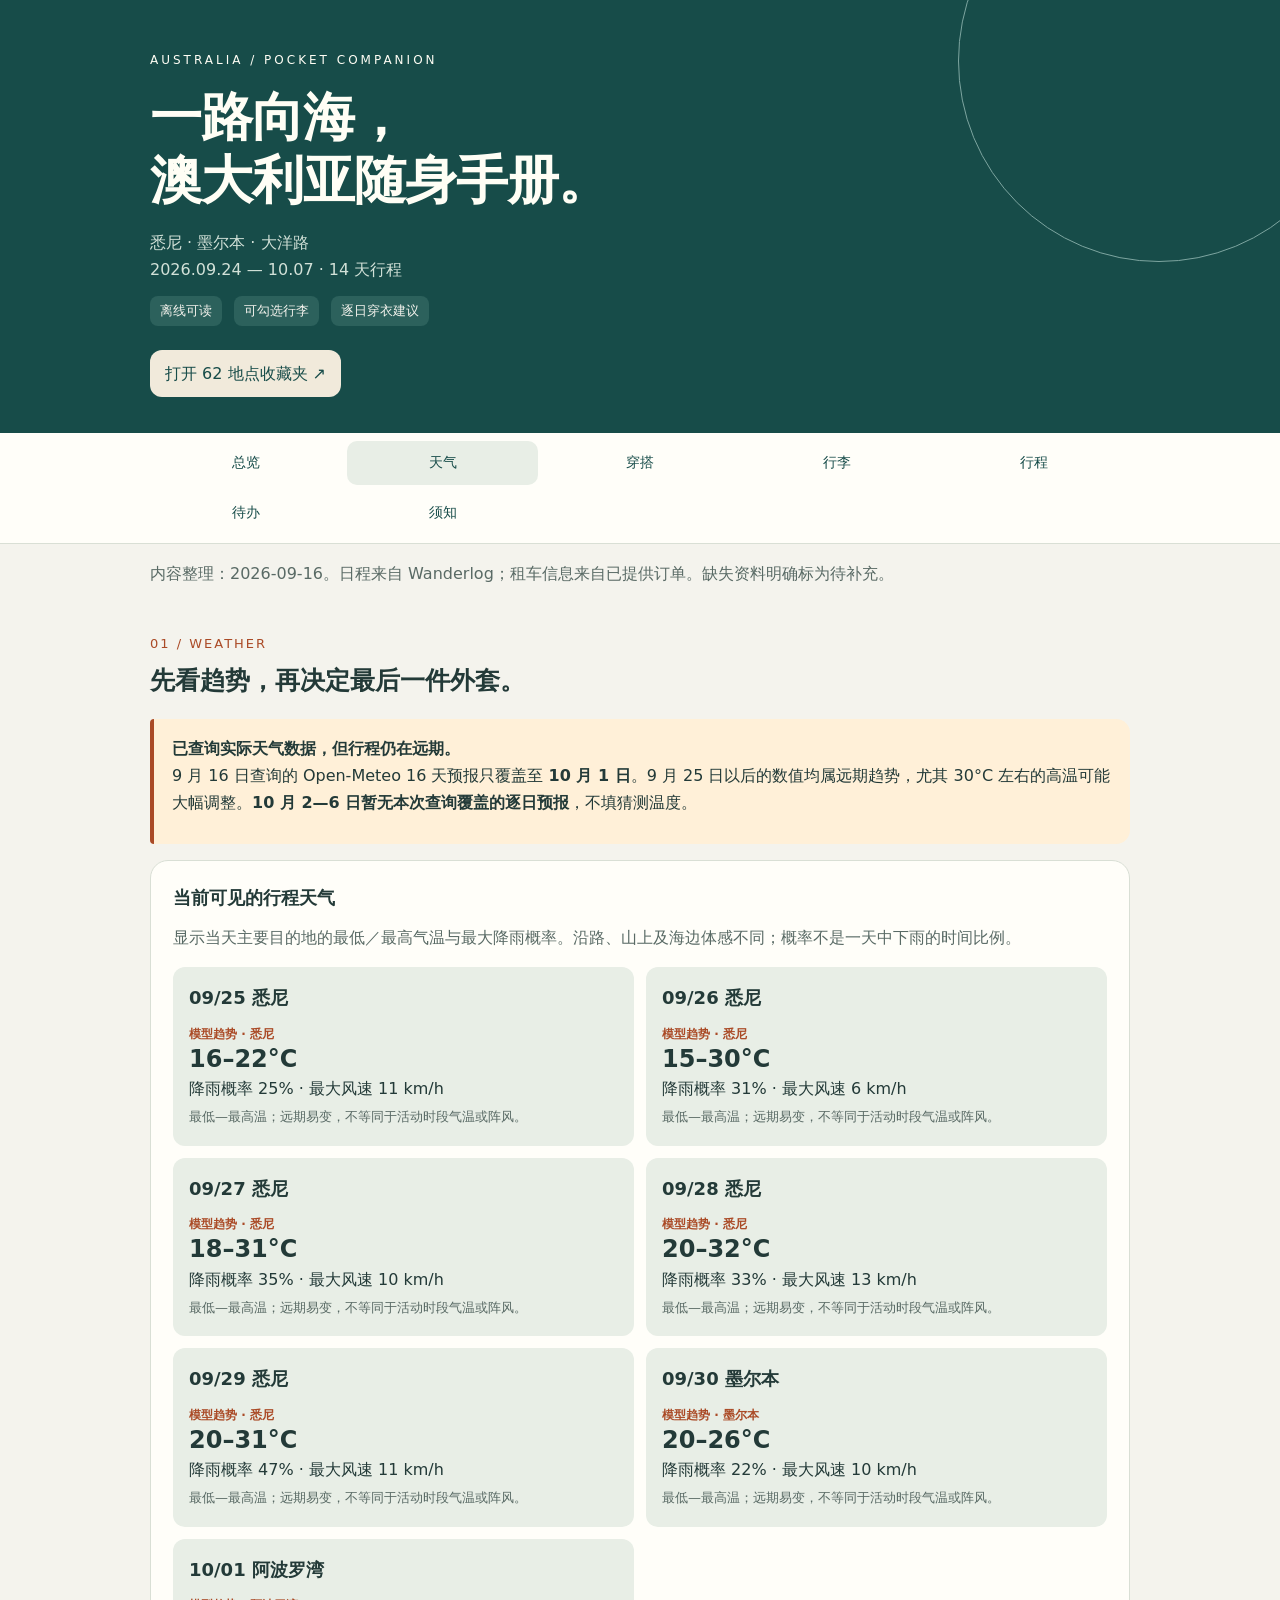
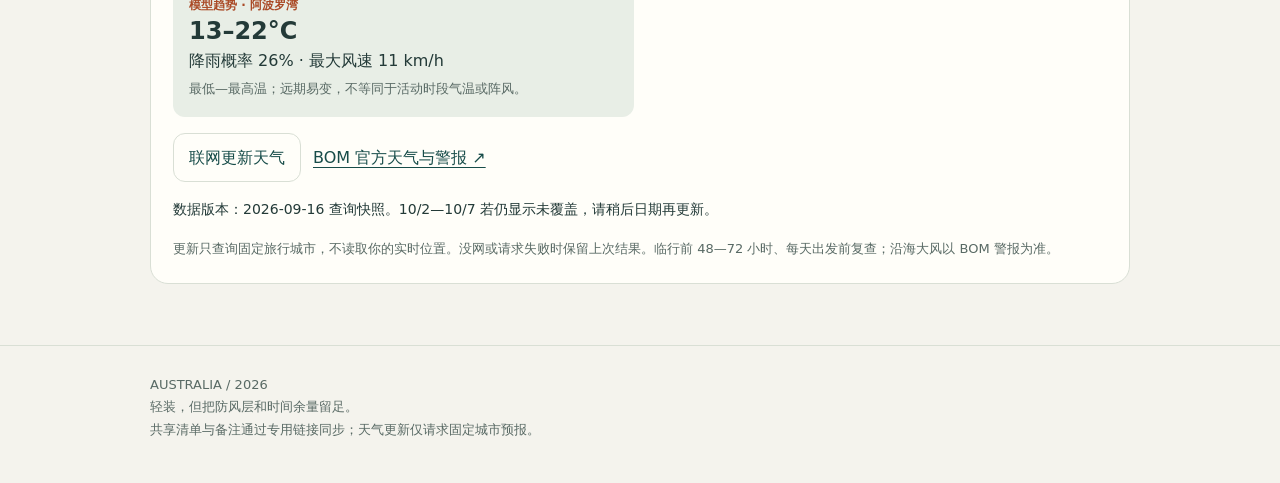
==== commit 46b92d58: "Import Wanderlog flights hotels and original place links" ====
--- a/index.html
+++ b/index.html
@@ -4,12 +4,12 @@
 :root{--bg:#f4f3ed;--paper:#fffef9;--ink:#233a38;--muted:#596a65;--line:#d9dfd5;--teal:#174c49;--soft:#e8eee6;--orange:#aa4a26;--warn:#fff0d8;--radius:18px}*{box-sizing:border-box}html{scroll-behavior:smooth;scroll-padding-top:82px}body{margin:0;background:var(--bg);color:var(--ink);font:16px/1.7 system-ui,-apple-system,"Segoe UI","PingFang SC","Microsoft YaHei",sans-serif}a{color:var(--teal);text-underline-offset:4px;overflow-wrap:anywhere}button,input,select{font:inherit}button,a,summary,input{touch-action:manipulation}button{cursor:pointer}button,.btn,select{min-height:46px;border:1px solid var(--line);border-radius:12px;padding:10px 15px;background:var(--paper);color:var(--teal)}button:active,.btn:active{background:var(--soft)}button:disabled{opacity:.65;cursor:wait}:focus-visible{outline:3px solid var(--orange);outline-offset:3px}h1,h2,h3,p{margin-top:0}h1{font-size:clamp(32px,7vw,52px);line-height:1.2;letter-spacing:-1px;margin-bottom:18px}h2{font-size:25px;margin:0 0 16px}h3{font-size:18px;margin:0 0 10px}small,.muted{color:var(--muted)}small{font-size:13px}p{margin-bottom:12px}.shell{max-width:1020px;margin:auto;padding:0 20px}.hero{background:var(--teal);color:#fffef5;padding:50px 0 36px;position:relative;overflow:hidden}.hero:after{content:"";position:absolute;right:-80px;top:-140px;width:400px;height:400px;border:1px solid #7da5a0;border-radius:50%;pointer-events:none}.eyebrow{font-size:12px;letter-spacing:3px;text-transform:uppercase;margin-bottom:16px}.hero .muted{color:#d2e1d8}.hero .row{position:relative;z-index:1}.row{display:flex;gap:12px;flex-wrap:wrap;align-items:center}.pill{display:inline-block;padding:4px 10px;border-radius:8px;background:var(--soft);color:var(--teal);font-size:13px}.hero .pill{background:#2c615c;color:#f4f3ed}.hero .btn{background:#f1eadb;border:none;text-decoration:none}.hero .sub{max-width:650px}nav{position:sticky;top:0;z-index:5;background:var(--paper);border-bottom:1px solid var(--line)}nav .shell{display:grid;grid-template-columns:repeat(4,1fr);padding-top:8px;padding-bottom:8px;gap:6px}nav a{text-decoration:none;text-align:center;font-size:14px;padding:10px 0;border-radius:10px;min-height:44px}nav a:hover,nav a[aria-current]{background:var(--soft)}main{padding-bottom:45px!important}section{padding-top:34px;scroll-margin-top:10px}.intro{padding:16px 0 0}.card{background:var(--paper);border:1px solid var(--line);border-radius:var(--radius);padding:22px;margin-bottom:16px}.notice{border-left:4px solid var(--orange);background:var(--warn);padding:16px 18px;border-radius:4px 14px 14px 4px}.grid{display:grid;grid-template-columns:repeat(2,minmax(0,1fr));gap:16px}.grid .card{margin:0}.metric{font-size:28px;line-height:1.3;font-variant-numeric:tabular-nums;font-weight:650}.section-no{color:var(--orange);font-size:13px;letter-spacing:2px;margin-bottom:5px}.weather-grid{display:grid;grid-template-columns:repeat(2,minmax(0,1fr));gap:12px;margin-top:16px}.weather{background:var(--soft);padding:16px;border-radius:12px}.weather .metric{font-size:24px}.weather p{margin:0}.status{font-size:14px;margin:12px 0;overflow-wrap:anywhere}.controls{margin:16px 0}.day{padding:0;overflow:hidden}.day summary{list-style:none;cursor:pointer;padding:20px;display:grid;grid-template-columns:62px minmax(0,1fr) 24px;gap:12px;align-items:center;min-height:90px}.day summary::-webkit-details-marker{display:none}.day summary:after{content:"＋";font-size:22px;color:var(--teal)}.day[open] summary:after{content:"−"}.date{font-weight:700;color:var(--orange);font-size:21px;line-height:1.2}.date small{font-size:12px;font-weight:400;display:block;padding-top:6px}.day-title{font-size:18px;font-weight:650;display:block;line-height:1.45}.day-body{border-top:1px solid var(--line);padding:20px}.day-body .weather{margin-bottom:16px}.day-body ul{padding-left:22px}.route{list-style:none;padding:0!important;counter-reset:stops}.route li{position:relative;counter-increment:stops;padding:0 0 12px 32px;min-height:44px}.route li:before{content:counter(stops);position:absolute;left:0;top:3px;width:22px;height:22px;border-radius:50%;background:var(--soft);text-align:center;font-size:12px;color:var(--teal)}.route a{display:inline-block;min-height:32px;text-decoration-thickness:1px}.callout{padding:14px;background:var(--soft);border-radius:12px;margin:12px 0}.packing label{display:flex;gap:12px;align-items:flex-start;padding:12px 2px;border-bottom:1px solid var(--line);cursor:pointer;min-height:48px}.packing label:last-child{border:0}.packing input{width:22px;height:22px;accent-color:var(--teal);flex-shrink:0;margin:3px 0 0}.packing input:checked+span{text-decoration:line-through;color:var(--muted)}progress{width:100%;height:10px;accent-color:var(--teal)}textarea{width:100%;min-height:145px;padding:14px;border:1px solid var(--line);border-radius:12px;background:var(--paper);color:var(--ink);font:inherit;resize:vertical}.list{padding-left:22px}.list li{margin:10px 0}footer{padding:28px 0 42px;border-top:1px solid var(--line);font-size:13px;color:var(--muted)}.hide{display:none!important}.badge{font-size:12px;color:var(--orange);font-weight:650}.skip{position:absolute;left:-10000px}.skip:focus{left:12px;top:12px;z-index:10;background:white;padding:12px}.sources a{display:block;padding:10px 0;min-height:44px}#storage-status{font-size:13px}body[data-unpacked=true] .packing label:has(input:checked){display:none}@media(max-width:650px){.shell{padding-left:16px;padding-right:16px}.hero{padding:36px 0 28px}.grid{grid-template-columns:1fr}.card{padding:18px}.day{padding:0}.day summary{padding:17px 14px;grid-template-columns:54px minmax(0,1fr) 22px;gap:9px}.day-body{padding:17px}.weather-grid{gap:8px}.weather{padding:12px}.weather .metric{font-size:22px}.row .btn{font-size:14px}h2{font-size:23px}nav .shell{padding-left:10px;padding-right:10px}.date{font-size:19px}}@media print{nav,.controls,button,.hero .row,.no-print{display:none!important}body{background:white;font-size:11pt}.shell{max-width:none}section{padding-top:16px}.hero{background:white;color:#233a38;padding:12px 0}.hero .muted{color:#596a65}.hero:after{display:none}.card{break-inside:avoid;border-color:#bbb}.day-body{display:block!important}.grid{display:block}.grid .card{margin-bottom:10px}footer{padding:10px 0}}@media(prefers-reduced-motion:reduce){html{scroll-behavior:auto}}
 .tab-panel{display:none;padding-top:34px}.tab-panel.active{display:block}nav{overflow-x:auto}nav .shell{grid-template-columns:repeat(5,minmax(72px,1fr));min-width:390px}nav a[aria-selected="true"]{background:var(--soft)}.packing-group{background:var(--paper);border:1px solid var(--line);border-radius:var(--radius);padding:18px;margin-bottom:14px}.packing-item{display:grid;grid-template-columns:24px minmax(0,1fr) auto;gap:11px;align-items:start;padding:12px 0;border-bottom:1px solid var(--line)}.packing-item:last-child{border-bottom:0}.packing-item input{width:22px;height:22px;accent-color:var(--teal);margin:2px 0 0}.packing-item.packed .packing-label{text-decoration:line-through;color:var(--muted)}.item-actions{display:flex;gap:6px}.item-actions button{min-height:36px;padding:6px 9px;font-size:13px}.delete-item{color:#8d2b1f}.add-item{display:grid;grid-template-columns:1fr 1fr auto;gap:10px}.text-input{min-height:46px;border:1px solid var(--line);border-radius:12px;padding:10px 15px;background:var(--paper);color:var(--ink);font:inherit}.sync-badge{display:inline-flex;align-items:center;gap:7px}.sync-dot{width:9px;height:9px;border-radius:50%;background:#85918c}.sync-badge[data-state="online"] .sync-dot{background:#26834a}.sync-badge[data-state="saving"] .sync-dot{background:#c57d16}.sync-badge[data-state="error"] .sync-dot{background:#b53b2c}body[data-unpacked="true"] .packing-item.packed{display:none}.undo-toast{position:fixed;left:50%;bottom:22px;transform:translateX(-50%);z-index:10;background:var(--ink);color:white;padding:11px 14px;border-radius:12px;box-shadow:0 8px 30px #0003}.undo-toast button{min-height:34px;margin-left:10px;padding:4px 9px}@media(max-width:650px){.add-item{grid-template-columns:1fr}.item-actions{grid-column:2;justify-self:start}}@media print{.tab-panel{display:block!important}}
 .overview-grid{display:grid;grid-template-columns:1.08fr .92fr;gap:16px}.travel-card{background:var(--paper);border:1px solid var(--line);border-radius:var(--radius);padding:22px;margin-bottom:16px}.flight-card,.rental-card{background:#13262f;color:#fff}.flight-card .muted,.rental-card .muted{color:#bdcbc8}.flight-route{display:flex;align-items:center;gap:14px;margin:22px 0}.airport-code{display:block;font-size:35px;font-weight:760;line-height:1}.flight-line{height:1px;flex:1;background:#8fb0ab;position:relative}.flight-line:after{content:"✈";position:absolute;left:50%;top:50%;transform:translate(-50%,-50%);background:#13262f;padding:0 8px}.route-map{overflow:hidden;background:linear-gradient(155deg,#e4efea,#fbf2df)}.route-map svg{width:100%;height:auto;min-height:285px;display:block}.map-line{fill:none;stroke:#b65c3a;stroke-width:3;stroke-linecap:round;stroke-dasharray:7 8}.map-point{fill:#fff;stroke:#174c49;stroke-width:3}.map-label{font:650 13px system-ui;fill:#233a38}.map-note{font:12px system-ui;fill:#596a65}.rental-route{display:grid;grid-template-columns:1fr auto 1fr;gap:14px;align-items:center;margin:18px 0}.rental-stop strong{display:block;font-size:18px}.rental-arrow{font-size:24px;color:#e0a983}.rental-facts{display:grid;grid-template-columns:repeat(2,1fr);gap:10px;margin-top:16px}.rental-facts span{padding:9px 11px;background:#ffffff12;border-radius:10px}.timeline{position:relative}.timeline:before{content:"";position:absolute;left:19px;top:30px;bottom:30px;width:2px;background:var(--line)}.timeline .day{margin-left:54px;position:relative}.timeline .day:before{content:"";position:absolute;left:-43px;top:31px;width:13px;height:13px;border-radius:50%;background:var(--paper);border:3px solid var(--orange);z-index:2}.todo-form{display:grid;grid-template-columns:1fr auto;gap:10px}.todo-item{display:grid;grid-template-columns:24px 1fr auto;gap:11px;align-items:center;padding:12px 0;border-bottom:1px solid var(--line)}.todo-item input{width:22px;height:22px;accent-color:var(--teal)}.todo-item.done .todo-label{text-decoration:line-through;color:var(--muted)}.todo-item button{min-height:36px;padding:6px 9px;color:#8d2b1f}.ticket-placeholder{border:1px dashed #cfa88f;background:#fff7ef;border-radius:14px;padding:16px}.ticket-placeholder strong{display:block;margin-bottom:5px}@media(max-width:650px){.overview-grid{grid-template-columns:1fr}.rental-route{grid-template-columns:1fr}.rental-arrow{transform:rotate(90deg)}.timeline:before{left:12px}.timeline .day{margin-left:28px}.timeline .day:before{left:-23px}.todo-form{grid-template-columns:1fr}}
-</style></head><body>
+.flight-card a{color:#f5dbc3}.hotel-card h3,.hotel-card p{overflow-wrap:anywhere}.hotel-card .row a{display:inline-flex;align-items:center;min-height:44px}.booking-day{border-left:3px solid var(--teal);padding:12px 16px;margin:16px 0;background:#edf3ee}.source-links{display:flex;gap:12px;flex-wrap:wrap;font-size:13px;margin:4px 0 8px}.source-links a{min-height:36px;display:inline-flex;align-items:center}.flight-card .row{flex-wrap:wrap}</style></head><body>
 <a class="skip" href="#days">跳至每日行程</a>
-<header class="hero"><div class="shell"><p class="eyebrow">Australia / Pocket companion</p><h1>一路向海，<br>澳大利亚随身手册。</h1><p class="sub muted">悉尼 · 墨尔本 · 大洋路<br>2026.09.25 — 10.06 · 12 天行程</p><div class="row"><span class="pill">离线可读</span><span class="pill">可勾选行李</span><span class="pill">逐日穿衣建议</span></div><div class="row" style="margin-top:24px"><a class="btn" href="https://www.google.com/maps/@-36.3335131,141.4826921,6z/data=!4m11!1m7!3m6!1s0x6ad642b1b46283b9:0x33718f02306f1e54!2sNational+Gallery+of+Victoria!8m2!3d-37.8225942!4d144.9689278!16zL20vMGhoaHM!11m2!2spGgIpZqmrWpMetkYb9na2A!3e3" target="_blank" rel="noopener">打开 62 地点收藏夹 ↗</a></div></div></header>
+<header class="hero"><div class="shell"><p class="eyebrow">Australia / Pocket companion</p><h1>一路向海，<br>澳大利亚随身手册。</h1><p class="sub muted">悉尼 · 墨尔本 · 大洋路<br>2026.09.24 — 10.07 · 14 天行程</p><div class="row"><span class="pill">离线可读</span><span class="pill">可勾选行李</span><span class="pill">逐日穿衣建议</span></div><div class="row" style="margin-top:24px"><a class="btn" href="https://www.google.com/maps/@-36.3335131,141.4826921,6z/data=!4m11!1m7!3m6!1s0x6ad642b1b46283b9:0x33718f02306f1e54!2sNational+Gallery+of+Victoria!8m2!3d-37.8225942!4d144.9689278!16zL20vMGhoaHM!11m2!2spGgIpZqmrWpMetkYb9na2A!3e3" target="_blank" rel="noopener">打开 62 地点收藏夹 ↗</a></div></div></header>
 <nav aria-label="手册导航" role="tablist"><div class="shell"><a href="#overview" role="tab" data-tab="overview">总览</a><a href="#weather" role="tab" data-tab="weather">天气</a><a href="#clothes" role="tab" data-tab="clothes">穿搭</a><a href="#packing" role="tab" data-tab="packing">行李</a><a href="#days" role="tab" data-tab="days">行程</a><a href="#todo" role="tab" data-tab="todo">待办</a><a href="#essentials" role="tab" data-tab="essentials">须知</a></div></nav>
 <main class="shell"><div class="intro"><p class="muted">内容整理：2026-09-16。日程来自 Wanderlog；租车信息来自已提供订单。缺失资料明确标为待补充。</p></div>
-<section id="overview"><p class="section-no">01 / TRIP OVERVIEW</p><h2>先掌握整趟旅行。</h2><div class="overview-grid"><article class="travel-card flight-card"><p class="eyebrow">FLIGHT · 9/30</p><h3>悉尼 → 墨尔本</h3><div class="flight-route"><div><span class="airport-code">SYD</span><small class="muted">悉尼</small></div><span class="flight-line"></span><div><span class="airport-code">MEL</span><small class="muted">墨尔本</small></div></div><p><b>航班号、航空公司和起降时间待补充。</b></p><small class="muted">原行程同时出现 MEL 与 AVV；最终机场以机票为准。</small></article><article class="travel-card rental-card"><p class="eyebrow">THRIFTY · 已确认</p><h3>Toyota Corolla Hybrid 或同级</h3><div class="rental-route"><div class="rental-stop"><small class="muted">取车</small><strong>9/30 14:00</strong><span>Melbourne Downtown<br>Shop 3/8 Franklin St</span></div><span class="rental-arrow">→</span><div class="rental-stop"><small class="muted">还车</small><strong>10/5 11:00</strong><span>同一门店</span></div></div><div class="rental-facts"><span>5 座 · 自动挡</span><span>混动 · 空调</span><span>不限里程</span><span>AUD 266.63</span><span>满油取还</span><span>基础免赔额 AUD 5,900</span></div><p style="margin-top:18px"><a class="btn" href="assets/tickets/melbourne-car-rental.pdf" target="_blank" rel="noopener">查看租车订单 PDF ↗</a></p></article></div><div class="notice"><b>租车时间冲突待确认：</b>订单显示 10/5 11:00 在墨尔本市区还车；原行程写 10/4 还车，并安排了 10/5 小火车＋企鹅岛一日游。</div><article class="travel-card route-map" style="margin-top:16px"><h3>路线总览</h3><svg viewBox="0 0 900 300" role="img" aria-label="悉尼、墨尔本、吉朗、大洋路、瓦南布尔和菲利普岛路线示意"><path class="map-line" d="M760 70 C650 35 530 60 430 160 C350 230 245 225 145 180 M430 160 C505 230 615 250 700 225"/><g><circle class="map-point" cx="760" cy="70" r="8"/><text class="map-label" x="735" y="49">悉尼</text><text class="map-note" x="710" y="94">9/25—9/30</text></g><g><circle class="map-point" cx="430" cy="160" r="8"/><text class="map-label" x="398" y="140">墨尔本</text></g><g><circle class="map-point" cx="365" cy="190" r="8"/><text class="map-label" x="342" y="218">吉朗</text></g><g><circle class="map-point" cx="280" cy="220" r="8"/><text class="map-label" x="236" y="249">阿波罗湾</text></g><g><circle class="map-point" cx="145" cy="180" r="8"/><text class="map-label" x="91" y="161">瓦南布尔</text></g><g><circle class="map-point" cx="700" cy="225" r="8"/><text class="map-label" x="659" y="255">菲利普岛</text></g></svg><p class="muted">悉尼飞墨尔本；墨尔本／吉朗沿大洋路至瓦南布尔，再返回墨尔本并前往菲利普岛。地图表达路线顺序，不代表精确比例。</p></article><div class="ticket-placeholder"><strong>门票与 PDF</strong>悉尼歌剧院导览＋演出已标记已购；小火车＋企鹅岛资料待补充。收到 PDF 后可挂到对应 Timeline 活动下。</div></section>
+<section id="overview"><p class="section-no">01 / TRIP OVERVIEW</p><h2>先掌握整趟旅行。</h2><div class="overview-grid"><div id="flight-list"><article class="travel-card flight-card"><p class="eyebrow">Cathay Pacific · CX161</p><div class="flight-route"><div><span class="airport-code">HKG</span><p>09/24 21:35</p></div><span class="flight-line"></span><div><span class="airport-code">SYD</span><p>09/25 08:40 · 次日</p></div></div><p class="muted">机场当地时间</p><div class="row"><a href="https://maps.google.com/?cid=18011461173170550430" target="_blank" rel="noopener">出发机场地图 ↗</a> <a href="https://maps.google.com/?cid=12672906551506986359" target="_blank" rel="noopener">到达机场地图 ↗</a></div></article><article class="travel-card flight-card"><p class="eyebrow">DOMESTIC · 9/30</p><h3>悉尼 SYD → 墨尔本 MEL</h3><p>Wanderlog 当日日程列出 SYD 与 MEL，但 Flights 中尚无这一段航班记录；航班号和起降时间待补充。</p></article><article class="travel-card flight-card"><p class="eyebrow">Cathay Pacific · CX134</p><div class="flight-route"><div><span class="airport-code">MEL</span><p>10/07 08:25</p></div><span class="flight-line"></span><div><span class="airport-code">HKG</span><p>10/07 14:55</p></div></div><p class="muted">机场当地时间</p><div class="row"><a href="https://maps.google.com/?cid=1082084875368919184" target="_blank" rel="noopener">出发机场地图 ↗</a> <a href="https://maps.google.com/?cid=18011461173170550430" target="_blank" rel="noopener">到达机场地图 ↗</a></div></article></div><article class="travel-card rental-card"><p class="eyebrow">THRIFTY · 已确认</p><h3>Toyota Corolla Hybrid 或同级</h3><div class="rental-route"><div class="rental-stop"><small class="muted">取车</small><strong>9/30 14:00</strong><span>Melbourne Downtown<br>Shop 3/8 Franklin St</span></div><span class="rental-arrow">→</span><div class="rental-stop"><small class="muted">还车</small><strong>10/5 11:00</strong><span>同一门店</span></div></div><div class="rental-facts"><span>5 座 · 自动挡</span><span>混动 · 空调</span><span>不限里程</span><span>AUD 266.63</span><span>满油取还</span><span>基础免赔额 AUD 5,900</span></div><p style="margin-top:18px"><a class="btn" href="assets/tickets/melbourne-car-rental.pdf" target="_blank" rel="noopener">查看租车订单 PDF ↗</a></p></article></div><div class="notice"><b>租车时间冲突待确认：</b>订单显示 10/5 11:00 在墨尔本市区还车；原行程写 10/4 还车，并安排了 10/5 小火车＋企鹅岛一日游。</div><article class="travel-card route-map" style="margin-top:16px"><h3>路线总览</h3><svg viewBox="0 0 900 300" role="img" aria-label="悉尼、墨尔本、吉朗、大洋路、瓦南布尔和菲利普岛路线示意"><path class="map-line" d="M760 70 C650 35 530 60 430 160 C350 230 245 225 145 180 M430 160 C505 230 615 250 700 225"/><g><circle class="map-point" cx="760" cy="70" r="8"/><text class="map-label" x="735" y="49">悉尼</text><text class="map-note" x="710" y="94">9/25—9/30</text></g><g><circle class="map-point" cx="430" cy="160" r="8"/><text class="map-label" x="398" y="140">墨尔本</text></g><g><circle class="map-point" cx="365" cy="190" r="8"/><text class="map-label" x="342" y="218">吉朗</text></g><g><circle class="map-point" cx="280" cy="220" r="8"/><text class="map-label" x="236" y="249">阿波罗湾</text></g><g><circle class="map-point" cx="145" cy="180" r="8"/><text class="map-label" x="91" y="161">瓦南布尔</text></g><g><circle class="map-point" cx="700" cy="225" r="8"/><text class="map-label" x="659" y="255">菲利普岛</text></g></svg><p class="muted">悉尼飞墨尔本；墨尔本／吉朗沿大洋路至瓦南布尔，再返回墨尔本并前往菲利普岛。地图表达路线顺序，不代表精确比例。</p></article><div id="hotel-list"><h3>每晚住哪里</h3><p class="muted">5 家住宿覆盖 9/25—10/7，共 12 晚。入住／退房日期来自 Wanderlog；具体办理时间以酒店订单为准。</p><div class="overview-grid"><article class="travel-card hotel-card" id="stay-0"><p class="eyebrow">09/25 入住 → 09/30 退房 · 5 晚</p><h3>Kimpton Margot Sydney</h3><p>339 Pitt St, Sydney NSW 2000, Australia</p><div class="row"><a href="https://maps.google.com/?ftid=0x6b12ae3db5ea9fc3:0x3b0155a08051f08f" target="_blank" rel="noopener">地图导航 ↗</a> <a href="https://www.ihg.com/kimptonhotels/hotels/us/en/kimpton-hotel-sydney-australia/sydkm/hoteldetail" target="_blank" rel="noopener">酒店官网 ↗</a> <a href="tel:+61280278000">+61 2 8027 8000</a></div></article><article class="travel-card hotel-card" id="stay-1"><p class="eyebrow">09/30 入住 → 10/01 退房 · 1 晚</p><h3>Holiday Inn &amp; Suites Geelong by IHG</h3><p>40 Ryrie St, Geelong VIC 3220, Australia</p><div class="row"><a href="https://maps.google.com/?ftid=0x6ad4140491d830d3:0xd67fc88cc35211b3" target="_blank" rel="noopener">地图导航 ↗</a> <a href="https://www.ihg.com/holidayinn/hotels/us/en/geelong/gexgl/hoteldetail?cm_mmc=GoogleMaps-_-HI-_-AU-_-GEXGL" target="_blank" rel="noopener">酒店官网 ↗</a> <a href="tel:+61342256100">+61 3 4225 6100</a></div></article><article class="travel-card hotel-card" id="stay-2"><p class="eyebrow">10/01 入住 → 10/02 退房 · 1 晚</p><h3>Sandpiper Motel Apollo Bay- Great Ocean Road</h3><p>3 Murray St, Apollo Bay VIC 3233, Australia</p><div class="row"><a href="https://maps.google.com/?ftid=0x6ad336dc44911fff:0x27e73f34c122190d" target="_blank" rel="noopener">地图导航 ↗</a> <a href="http://www.sandpipermotel.net.au/" target="_blank" rel="noopener">酒店官网 ↗</a> <a href="tel:+61352376732">+61 3 5237 6732</a></div></article><article class="travel-card hotel-card" id="stay-3"><p class="eyebrow">10/02 入住 → 10/04 退房 · 2 晚</p><h3>Deep Blue Hotel &amp; Hot Springs</h3><p>1 Worm Bay Rd, Warrnambool VIC 3280, Australia</p><div class="row"><a href="https://maps.google.com/?ftid=0x6acd4ce97d3c3e19:0x15cc3520f0c57a0a" target="_blank" rel="noopener">地图导航 ↗</a> <a href="https://thedeepblue.com.au/" target="_blank" rel="noopener">酒店官网 ↗</a> <a href="tel:+61355592000">+61 3 5559 2000</a></div></article><article class="travel-card hotel-card" id="stay-4"><p class="eyebrow">10/04 入住 → 10/07 退房 · 3 晚</p><h3>Veriu Queen Victoria Market</h3><p>91/101 Therry St, Melbourne VIC 3000, Australia</p><div class="row"><a href="https://maps.google.com/?ftid=0x6ad65d0f15ef81b9:0x884509b93bc77397" target="_blank" rel="noopener">地图导航 ↗</a> <a href="https://veriu.com.au/hotels/veriu-queen-victoria-market/" target="_blank" rel="noopener">酒店官网 ↗</a> <a href="tel:+61391004600">+61 3 9100 4600</a></div></article></div></div><div class="ticket-placeholder"><strong>门票与 PDF</strong>悉尼歌剧院导览＋演出已标记已购；小火车＋企鹅岛资料待补充。收到 PDF 后可挂到对应 Timeline 活动下。</div></section>
 <section id="weather"><p class="section-no">01 / WEATHER</p><h2>先看趋势，再决定最后一件外套。</h2><div class="notice"><strong>已查询实际天气数据，但行程仍在远期。</strong><p>9 月 16 日查询的 Open-Meteo 16 天预报只覆盖至 <b>10 月 1 日</b>。9 月 25 日以后的数值均属远期趋势，尤其 30°C 左右的高温可能大幅调整。<b>10 月 2—6 日暂无本次查询覆盖的逐日预报</b>，不填猜测温度。</p></div><div class="card" style="margin-top:16px"><h3>当前可见的行程天气</h3><p class="muted">显示当天主要目的地的最低／最高气温与最大降雨概率。沿路、山上及海边体感不同；概率不是一天中下雨的时间比例。</p><div id="weather-overview" class="weather-grid"></div><div class="row controls"><button id="refresh" type="button">联网更新天气</button><a href="https://www.bom.gov.au/" target="_blank" rel="noopener">BOM 官方天气与警报 ↗</a></div><p id="weather-status" class="status" role="status"></p><small>更新只查询固定旅行城市，不读取你的实时位置。没网或请求失败时保留上次结果。临行前 48—72 小时、每天出发前复查；沿海大风以 BOM 警报为准。</small></div></section>
 <section id="clothes"><p class="section-no">02 / COMFORT FIRST, PHOTO READY</p><h2>怕冷一点，也可以穿得轻松好看。</h2>
 <p>按你的偏好：<b>舒适优先，挑几天认真拍照</b>。这趟是 9/25—10/6 的悉尼、墨尔本、大洋路和企鹅岛；衣服要同时应对城市步行、海岸大风与晚间久坐。建议用同一批基础款换着搭，把拍照重点放在 <b>9/25 城市、9/28 歌剧院、10/1 海岸小镇、10/6 墨尔本</b>，不必每天换整套。</p>
@@ -27,11 +27,11 @@
 <details class="card"><summary><b>小红书怎么参考，哪些建议不照搬？</b></summary><p>2026-09-16 实际阅读下列笔记正文后，提取与本行程有关的经验；下面是独立整理，数量和搭配方案是针对你的建议。个人体感不能代替本次天气预报，其他地区穿法不直接套用。</p><ul class="list"><li><a href="https://www.xiaohongshu.com/explore/6aa0d2fb00000000120249ba" target="_blank" rel="noopener">ROOOO · 十一/国庆澳洲穿什么？悉尼墨尔本西澳合集 ↗</a>：采用悉尼、墨尔本早晚加外套和大洋路防风的经验；“短暂脱外套不冷”是作者个人体感，你不用照做。西澳和圣灵群岛未排在这趟行程中。</li><li><a href="https://www.xiaohongshu.com/explore/6a9eba370000000011033e0c" target="_blank" rel="noopener">荔枝鱼 · 去大洋路你就穿亮色吧一穿一个不吱声 ↗</a>：采用亮色点缀、海风会吹乱头发的提醒；将亮色放在保暖衣物上，照片与舒适可以兼顾。</li><li><a href="https://www.xiaohongshu.com/explore/68dee7df000000000302c4c1" target="_blank" rel="noopener">尾号0238 · 国庆小火车＋企鹅岛一日游经验 ↗</a>（2025-10-08）：采用风雨、等候久和备足保暖层的经验；不把往年体感温度、检票时刻或罚款描述写成本次事实。</li><li><a href="https://www.penguins.org.au/faqs/" target="_blank" rel="noopener">企鹅岛官方 FAQ ↗</a>：已核对保暖衣、雨衣、座位用毯的建议，以及<b>日落后禁止使用相机、摄像机和手机拍摄</b>。拍穿搭放在白天合规区域，晚间留给观赏。</li></ul><small>小红书链接可能要求登录或在 App 打开；即使原笔记不可访问，本页建议仍可离线阅读。没有复制原文长段或原图。</small></details>
 <div class="callout"><b>可以不带：</b>高跟鞋、第二条拍照裙、厚重大衣、多件厚卫衣、大卷发棒、整套彩妆。以上是按你中等出片意愿给出的减负建议；已有特别喜欢且常穿的单品，可替换同用途衣物。</div></section>
 <section id="packing"><p class="section-no">03 / SHARED PACKING</p><h2>一起准备，改动自动同步。</h2><div class="card"><div class="row" style="justify-content:space-between"><div><h3 style="margin:0">共享行李进度</h3><span class="sync-badge" id="sync-status" data-state="local"><span class="sync-dot"></span><span id="sync-text">本机草稿</span></span></div><strong id="pack-count"></strong></div><progress id="pack-progress" max="1" value="0" aria-label="行李完成进度"></progress><p id="storage-status" class="muted">离线时先保存在本机；连接共享云端后，任何拥有专用链接的人都可以共同编辑。</p><div class="row controls"><button id="filter-packed" type="button" aria-pressed="false">只看未准备</button><button id="reload-shared" type="button">从云端刷新</button></div></div><form id="add-item-form" class="card add-item"><label>新条目<input id="new-item-label" class="text-input" maxlength="160" required placeholder="例如：备用充电线"></label><label>分类<input id="new-item-category" class="text-input" maxlength="60" list="packing-categories" placeholder="例如：电子与随身用品"></label><datalist id="packing-categories"></datalist><button type="submit">添加</button></form><div id="packing-list"></div><div class="callout"><b>洗衣与登机怎么安排：</b>9/30—10/1 查住宿洗衣条件，留出晾干时间；没法洗衣就把内裤和袜子各增至 12—13，基础上衣酌增 2—3 件，外套不翻倍。飞机穿运动鞋、直筒长裤和开衫，随身放轻羽绒、证件及一套干净内衣。各段航班行李额度尚未提供，打包后称重再减可选项。</div></section>
-<section id="days"><p class="section-no">04 / DAY BY DAY</p><h2>沿着时间线，看每天怎么走。</h2><p class="muted">共 64 条行程记录，吉朗与环形码头各重复一次；保留原日程表达。地点链接打开 Google 地图搜索；同名地点以已保存的收藏夹为准。酒店、航班时刻、票务时间未提供，未虚构入住或集合时间。</p><div class="row controls"><label for="jump-day">跳到</label><select id="jump-day" aria-label="选择行程日期"></select><button id="expand-days" type="button">展开全部</button><button id="collapse-days" type="button">收起全部</button></div><div id="day-list" class="timeline"></div><div class="card"><h3>原行程未排日期的 3 个地点</h3><p><a href="https://www.google.com/maps/search/?api=1&query=Fontana+Redfern+Sydney">Fontana 餐厅</a>：需核对营业日和订位；<a href="https://www.google.com/maps/search/?api=1&query=Bondi+Beach+NSW">Bondi Beach</a>：晴天安排半天；<a href="https://www.google.com/maps/search/?api=1&query=Art+Gallery+of+New+South+Wales">新南威尔士美术馆</a>：适合下雨时替换户外安排。均不强行塞进已有整天日程。</p></div></section>
-<section id="todo"><p class="section-no">05 / TO DO</p><h2>出发前待办</h2><p class="muted">同行人可以共同勾选、添加和删除。这里只放明确需要处理的事项，不和行李清单重复。</p><div class="card"><div class="row" style="justify-content:space-between"><h3 style="margin:0">准备进度</h3><strong id="todo-count">0 / 0</strong></div><progress id="todo-progress" max="1" value="0"></progress><form id="todo-form" class="todo-form" style="margin-top:16px"><input id="todo-input" class="text-input" maxlength="120" required placeholder="添加待办事项"><button type="submit">添加</button></form><div id="todo-list"></div></div></section><section id="essentials"><p class="section-no">06 / GOOD TO KNOW</p><h2>出发前和路上要记住的事</h2><div class="grid"><article class="card"><h3>订票与关闭状态</h3><ul class="list"><li>歌剧院在原行程中标注“导览＋演出已订票”；具体入场时间以订单为准。</li><li>塔龙加动物园待核对；Warrnambool Wildlife Encounters 原备注要求提前预约；10/5 一日游原备注尚未预约。</li><li>Kafe Koala、Loch Ard Gorge、Nobbies Centre 在此前页面标注暂时关闭。<b>这里不是今天的开放确认</b>，出发前查官网具体关闭区域；不可越过封闭线。</li><li>10/5“小火车＋企鹅岛”应确认包含项目、接送点与晚间回程。原地点列表没有小火车车站和企鹅观赏入口，不能拿山脉／整座岛的图钉代替集合点。</li></ul></article><article class="card"><h3>机场、租车与时差</h3><ul class="list"><li><b>MEL 墨尔本机场 ≠ AVV 阿瓦隆机场。</b>9/30 两者均出现在原清单，先查机票与租车单，不能默认都要去。</li><li>靠左行驶；驾照原件＋租车公司和所在州认可的英文翻译／许可文件。国际驾照不代替原件，也不是任何国家驾照都能用同一种翻译。</li><li>确认信用卡持卡人与主驾驶一致及押金要求，拍摄车况，核对保险自付额、收费路段、油量和营业时间。</li><li><b>10/4 夏令时：</b>悉尼与墨尔本凌晨 2 点拨到 3 点；比北京时间从快 2 小时变为快 3 小时。启用自动时区；还车按当地时间。</li></ul></article><article class="card"><h3>入境、健康与支付</h3><ul class="list"><li>核对签证与护照绑定；带旅行保险、英文处方和原包装药品。</li><li>食品、动植物制品、药物等按入境卡及官方要求申报，不确定就申报；清理鞋底泥土，少带散装食品。</li><li>澳标 Type I 插头，电器核对 230V 兼容；充电宝依航司规则随身携带。</li><li>备两张银行卡、少量现金、eSIM／漫游。地图离线包提前下载，公共交通及餐馆营业时间当日复查。</li></ul></article><article class="card"><h3>户外与紧急情况</h3><ul class="list"><li>日落前完成陌生乡间路段，注意袋鼠等动物；约每两小时休息，勿疲劳驾驶。</li><li>海岸风大、台阶湿滑，不靠近无护栏崖边；下水选救生员巡逻区红黄旗之间。</li><li>SPF50+、帽子、墨镜每日带；阴天也需防晒。山路与海边温度不能只看市区预报。</li><li><b>紧急电话：<a href="tel:000">000</a></b>（警察／消防／救护）。偏远地区无信号时不能保证能拨通，提前把路线告知同行人。</li></ul></article></div>
-<div class="card" style="margin-top:16px"><h3>留给订单的空白</h3><label for="trip-notes">酒店地址／航班号／取还车时间／一日游集合点</label><textarea id="trip-notes" placeholder="只记常用信息，不建议存银行卡号、护照扫描件或密码。"></textarea><p id="notes-status" role="status" class="status"></p></div>
+<section id="days"><p class="section-no">04 / DAY BY DAY</p><h2>沿着时间线，看每天怎么走。</h2><p class="muted">航班、住宿与地点链接已从 Wanderlog 更新；当地时间显示。每日展开后可查看航班、当晚酒店、精确地图与原站链接；票务集合时间仍以订单为准。</p><div class="row controls"><label for="jump-day">跳到</label><select id="jump-day" aria-label="选择行程日期"></select><button id="expand-days" type="button">展开全部</button><button id="collapse-days" type="button">收起全部</button></div><div id="day-list" class="timeline"></div><div class="card"><h3>原行程未排日期的 3 个地点</h3><p><b>Fontana</b> · <a href="https://maps.google.com/?ftid=0x6b12b1ac8f357283:0x6973109f590c5fb6" target="_blank" rel="noopener">地图 ↗</a> · <a href="http://www.clubfontana.com/" target="_blank" rel="noopener">地点网站 ↗</a></p><p><b>Bondi Beach</b> · <a href="https://maps.google.com/?ftid=0x6b12b201c6bc3859:0x5017d681632ad80" target="_blank" rel="noopener">地图 ↗</a> · <a href="http://www.bondibeach.com/" target="_blank" rel="noopener">地点网站 ↗</a></p><p><b>新南威尔士美术馆</b> · <a href="https://maps.google.com/?ftid=0x6b12ae6c7ca55a3d:0xe1d4577d0927f71c" target="_blank" rel="noopener">地图 ↗</a> · <a href="https://www.artgallery.nsw.gov.au/" target="_blank" rel="noopener">地点网站 ↗</a></p><p class="muted">保留为机动备选，不强行加入已有整天行程。</p></div></section>
+<section id="todo"><p class="section-no">05 / TO DO</p><h2>出发前待办</h2><p class="muted">同行人可以共同勾选、添加和删除。这里只放明确需要处理的事项，不和行李清单重复。</p><div class="card"><div class="row" style="justify-content:space-between"><h3 style="margin:0">准备进度</h3><strong id="todo-count">0 / 0</strong></div><progress id="todo-progress" max="1" value="0"></progress><form id="todo-form" class="todo-form" style="margin-top:16px"><input id="todo-input" class="text-input" maxlength="120" required placeholder="添加待办事项"><button type="submit">添加</button></form><div id="todo-list"></div></div></section><section id="essentials"><p class="section-no">06 / GOOD TO KNOW</p><h2>出发前和路上要记住的事</h2><div class="grid"><article class="card"><h3>订票与关闭状态</h3><ul class="list"><li>歌剧院在原行程中标注“导览＋演出已订票”；具体入场时间以订单为准。</li><li>塔龙加动物园待核对；Warrnambool Wildlife Encounters 原备注要求提前预约；10/5 一日游原备注尚未预约。</li><li>Kafe Koala、Loch Ard Gorge、Nobbies Centre 在此前页面标注暂时关闭。<b>这里不是今天的开放确认</b>，出发前查官网具体关闭区域；不可越过封闭线。</li><li>10/5“小火车＋企鹅岛”应确认包含项目、接送点与晚间回程。原地点列表没有小火车车站和企鹅观赏入口，不能拿山脉／整座岛的图钉代替集合点。</li></ul></article><article class="card"><h3>机场、租车与时差</h3><ul class="list"><li>Wanderlog 最新 9/30 日程列出 <b>SYD → MEL</b>；具体航班时刻待补充。返程为 <b>10/7 08:25 CX134，MEL → HKG</b>。</li><li>靠左行驶；驾照原件＋租车公司和所在州认可的英文翻译／许可文件。国际驾照不代替原件，也不是任何国家驾照都能用同一种翻译。</li><li>确认信用卡持卡人与主驾驶一致及押金要求，拍摄车况，核对保险自付额、收费路段、油量和营业时间。</li><li><b>10/4 夏令时：</b>悉尼与墨尔本凌晨 2 点拨到 3 点；比北京时间从快 2 小时变为快 3 小时。启用自动时区；还车按当地时间。</li></ul></article><article class="card"><h3>入境、健康与支付</h3><ul class="list"><li>核对签证与护照绑定；带旅行保险、英文处方和原包装药品。</li><li>食品、动植物制品、药物等按入境卡及官方要求申报，不确定就申报；清理鞋底泥土，少带散装食品。</li><li>澳标 Type I 插头，电器核对 230V 兼容；充电宝依航司规则随身携带。</li><li>备两张银行卡、少量现金、eSIM／漫游。地图离线包提前下载，公共交通及餐馆营业时间当日复查。</li></ul></article><article class="card"><h3>户外与紧急情况</h3><ul class="list"><li>日落前完成陌生乡间路段，注意袋鼠等动物；约每两小时休息，勿疲劳驾驶。</li><li>海岸风大、台阶湿滑，不靠近无护栏崖边；下水选救生员巡逻区红黄旗之间。</li><li>SPF50+、帽子、墨镜每日带；阴天也需防晒。山路与海边温度不能只看市区预报。</li><li><b>紧急电话：<a href="tel:000">000</a></b>（警察／消防／救护）。偏远地区无信号时不能保证能拨通，提前把路线告知同行人。</li></ul></article></div>
+<div class="card" style="margin-top:16px"><h3>共享旅行备注</h3><label for="trip-notes">补充安排／一日游集合点／同行提醒</label><textarea id="trip-notes" placeholder="只记常用信息，不建议存银行卡号、护照扫描件或密码。"></textarea><p id="notes-status" role="status" class="status"></p></div>
 <details class="card"><summary>手机使用、共享与打印说明</summary><ul class="list"><li>Cloudflare 共享版使用专用链接：拥有链接的人无需注册即可共同编辑行李和备注。请只把链接发给同行人。</li><li>每次勾选、增删或修改条目都会自动同步；备注停止输入约半秒后同步。页面会显示“已同步”或错误状态，重新回到页面时也会刷新云端内容。</li><li>离线时改动先保存在当前浏览器；若显示同步失败，请恢复网络后点“从云端刷新”。多人恰好修改同一条目时，最后一次提交生效。</li><li>行程正文仍可离线阅读；联网更新天气、打开地图和多人同步需要网络。可展开全部日程后打印或存为 PDF。</li><li>这是持链接可编辑的共享网页，不是密码保护空间。不要在备注里写护照号、银行卡、密码、精确住址等敏感资料。</li></ul><button id="print" type="button">展开并打印／存为 PDF</button></details>
-<details class="card sources"><summary>资料来源与更新时间</summary><p>天气查询：2026-09-16，中国时间。数值来自 Open-Meteo 自动组合模型预报，不是 BOM 官方逐日预报。更新按钮会获取当时起未来 16 天，超出范围的行程日期保留“未覆盖”提示。衣物与活动节奏是建议，订票和开放状态以订单／官网为准。</p><a href="https://open-meteo.com/en/docs">Open-Meteo API 文档与预报范围</a><a href="https://www.bom.gov.au/">澳大利亚气象局 BOM</a><a href="https://wanderlog.com/view/kvpooghixz/前往australia的旅行/shared">本次 Wanderlog 原始行程</a><a href="https://www.parks.vic.gov.au/">Parks Victoria 公园与关闭通知</a><a href="https://www.penguins.org.au/">Phillip Island Nature Parks</a><a href="https://warrnamboolwildlife.com/">Warrnambool Wildlife Encounters</a><a href="https://www.sydneyoperahouse.com/">悉尼歌剧院</a><a href="https://www.agriculture.gov.au/biosecurity-trade/travelling/bringing-mailing-goods">澳大利亚入境生物安全申报</a><a href="https://www.timeanddate.com/time/change/australia/sydney?year=2026">2026 悉尼时钟调整日期</a></details></section>
+<details class="card sources"><summary>资料来源与更新时间</summary><p>天气查询：2026-09-16，中国时间。数值来自 Open-Meteo 自动组合模型预报，不是 BOM 官方逐日预报。更新按钮会获取当时起未来 16 天，超出范围的行程日期保留“未覆盖”提示。衣物与活动节奏是建议，订票和开放状态以订单／官网为准。</p><a href="https://open-meteo.com/en/docs">Open-Meteo API 文档与预报范围</a><a href="https://www.bom.gov.au/">澳大利亚气象局 BOM</a><a href="https://wanderlog.com/view/kvpooghixz/前往australia的旅行/shared">本次 Wanderlog 共享行程</a><a href="https://wanderlog.com/plan/ryfdswcvguxmleir/前往australia的旅行">Wanderlog 航班、酒店与完整安排</a><a href="https://www.parks.vic.gov.au/">Parks Victoria 公园与关闭通知</a><a href="https://www.penguins.org.au/">Phillip Island Nature Parks</a><a href="https://warrnamboolwildlife.com/">Warrnambool Wildlife Encounters</a><a href="https://www.sydneyoperahouse.com/">悉尼歌剧院</a><a href="https://www.agriculture.gov.au/biosecurity-trade/travelling/bringing-mailing-goods">澳大利亚入境生物安全申报</a><a href="https://www.timeanddate.com/time/change/australia/sydney?year=2026">2026 悉尼时钟调整日期</a></details></section>
 <noscript><div class="notice">此预览器未启用 JavaScript，逐日行程与共享清单无法显示。请用支持 JavaScript 的浏览器打开。</div></noscript></main><footer><div class="shell">AUSTRALIA / 2026<br>轻装，但把防风层和时间余量留足。<br>共享清单与备注通过专用链接同步；天气更新仅请求固定城市预报。</div></footer>
 <script>
 'use strict';
@@ -43,13 +43,13 @@
 ['2026-09-27','日','塔龙加动物园＋植物园',0,'塔龙加动物园|悉尼皇家植物园|Mrs Macquarie’s Chair|Kiama（可选）|Gerringong（可选）','Taronga Zoo Sydney|Royal Botanic Garden Sydney|Mrs Macquaries Chair Sydney|Kiama NSW|Gerringong NSW','动物园优先安排大半天；有余力再植物园与麦考利夫人座椅。','透气短袖＋轻薄长裤／短裤＋防晒帽，包里带防风层以备渡轮和晚风。','Kiama、Gerringong 离悉尼较远，不适合与动物园＋植物园全塞同一天。保留为替代的一日游选项；别为了赶点夜间长途开车。'],
 ['2026-09-28','一','悉尼歌剧院：导览＋演出',0,'悉尼歌剧院','Sydney Opera House','按已订导览与演出时间安排；中间留出用餐和休息。','白天短袖，晚间换整洁衬衫／薄针织衫＋长裤；轻薄外套应对剧场空调和海风。','原备注标注已订票。核对两项各自入口、时间与入场要求；建议比票面要求再留一点缓冲。'],
 ['2026-09-29','二','环形码头＋半岛徒步',0,'Circular Quay（车站／最美车站备注）|环形码头（轮渡备注，同一地点）|Watsons Bay 沃森湾|Hornby Lighthouse 霍恩比灯塔|Shark Beach|Rose Bay 玫瑰湾','Circular Quay Sydney|Circular Quay Sydney|Watsons Bay NSW|Hornby Lighthouse|Shark Beach Vaucluse|Rose Bay NSW','从环形码头出发，核对轮渡后去沃森湾；灯塔徒步，再按体力向 Shark Beach 和 Rose Bay 延伸。','速干短袖＋快干长裤＋防滑运动鞋；防晒帽、防水外壳、水壶。若预报仍偏热，尽量早走、午间休息。','原备注为半岛约 2 小时、玫瑰湾方向约 3 小时：全天量较大，中间可搭公交或缩短路段。回程先查末班轮渡。'],
-['2026-09-30','三','悉尼 → 墨尔本 → 吉朗',1,'悉尼机场 SYD|墨尔本机场 MEL|吉朗市中心|阿瓦隆机场 AVV（是否需要到访待核对）','Sydney Airport|Melbourne Airport|Geelong city centre VIC|Avalon Airport','以航班到达与取车时间决定当天安排；取车后前往吉朗。','短袖／长袖内搭＋长裤＋轻外套；保暖中层放随身行李，抵达后方便取用。','MEL 和 AVV 都在原清单，但不能当成必须串联的景点。按机票、租车单确定真正机场。悉尼到墨尔本这段是飞行，不照搬 Wanderlog 的公路距离。'],
+['2026-09-30','三','悉尼 → 墨尔本 → 吉朗',1,'悉尼机场 SYD|墨尔本机场 MEL|吉朗市中心','Sydney Airport|Melbourne Airport|Geelong city centre VIC','以航班到达与取车时间决定当天安排；取车后前往吉朗。','短袖／长袖内搭＋长裤＋轻外套；保暖中层放随身行李，抵达后方便取用。','最新日程列出 MEL；国内航班号与起降时间尚未出现在 Flights 中。14:00 在墨尔本市区取车，需预留机场至门店交通时间。'],
 ['2026-10-01','四','吉朗 → 大洋路 → 阿波罗湾',2,'吉朗市中心|Point Addis Beach Lookout|Aireys Inlet|Memorial Arch at Eastern View|Lorne 洛恩|Sheoak Falls|Kafe Koala|Apollo Bay|Marriner’s Lookout','Geelong city centre VIC|Point Addis Beach Lookout|Aireys Inlet VIC|Memorial Arch at Eastern View|Lorne VIC|Sheoak Falls|Kafe Koala Kennett River|Apollo Bay VIC|Marriners Lookout Apollo Bay','尽早出发，沿途分段停靠；优先白天抵达阿波罗湾，观景台视天气和余裕安排。','速干内搭＋抓绒／轻针织＋防风防水外壳，快干长裤、防滑鞋；车里留一双干袜。','9 个停靠点已经较满，拍照与徒步耗时远超纯驾驶时间。Aireys Inlet 原备注“小红帽灯塔”，若要参观 Split Point Lighthouse，另核对具体入口／导览。Kafe Koala 曾标暂时关闭，准备替代午餐。'],
 ['2026-10-02','五','阿波罗湾 → 十二门徒 → 瓦南布尔',3,'Maits Rest Rainforest Walk|Gibson Steps|Twelve Apostles 十二门徒|The Razorback 刀锋崖|Loch Ard Gorge|London Bridge|The Grotto|Bay Of Islands|Warrnambool','Maits Rest Rainforest Walk|Gibson Steps|Twelve Apostles Victoria|The Razorback Port Campbell|Loch Ard Gorge|London Bridge Peterborough|The Grotto Peterborough|Bay Of Islands Peterborough|Warrnambool VIC','上午雨林步道；下午选择重点海岸观景点；留出白天到瓦南布尔的时间。','长袖速干内搭＋抓绒＋防风防水外壳，长裤、防滑鞋。怕冷可换薄羽绒；湿衣袋装雨具。','此日暂无覆盖预报。9 个地点需取舍，建议十二门徒、雨林与 2—3 个观景点优先。峡谷／海滩步道以官方开放情况为准，大风时减少崖边停留。'],
 ['2026-10-03','六','瓦南布尔：动物体验＋温泉',3,'Warrnambool Wildlife Encounters|Flagstaff Hill Maritime Village|Lake Pertobe|Deep Blue Hot Springs Warrnambool','Warrnambool Wildlife Encounters Cudgee|Flagstaff Hill Maritime Village|Lake Pertobe Warrnambool|Deep Blue Hot Springs Warrnambool','动物体验按预约时段；余下时间安排海事村、湖区；温泉适合留足休息时间。','长袖＋可脱中层＋长裤；温泉另带泳衣、拖鞋、毛巾（如订单不含）、干衣和湿衣袋。','动物园位于 Cudgee，要计入市区往返；不要把温泉预约紧贴动物体验结束时间。'],
 ['2026-10-04','日','塔山＋费里港 → 墨尔本还车',3,'Tower Hill Wildlife Reserve|Port Fairy 费里港|A’Beckett St（还车）','Tower Hill Wildlife Reserve Parks Victoria|Port Fairy VIC|A Beckett St Melbourne','早上保护区；费里港简短停留后返墨尔本。若还车时间早，缩短或取消其中一个停靠。','长袖／短袖内搭＋抓绒＋防风外套，长裤；长途车上保持舒适，进城前整理还车文件。','今天进入夏令时，时钟快拨 1 小时！费里港回墨尔本是较长车程，应按当日导航、堵车、加油和门店截止时间倒推；A’Beckett St 仅是街道，必须核对门牌和具体租车店。'],
 ['2026-10-05','一','丹德农＋菲利普岛一日游',4,'Dandenong Ranges|Phillip Island|Nobbies Centre','Dandenong Ranges Mount Dandenong|Phillip Island Victoria|Nobbies Centre Summerlands','原计划“小火车＋企鹅岛抱团一日游”，以最终报名行程和接送时间为准。','全天分层：速干长袖＋抓绒／薄羽绒＋防风外壳、长裤、厚袜；带帽子／脖套，怕冷加薄手套。','企鹅归巢多在晚间，久坐海边更冷。确认是否含小火车票、企鹅观赏票、晚餐和返程接送。Nobbies Centre 曾标暂时关闭，不把其室内设施作为必到项目。'],
-['2026-10-06','二','墨尔本市区慢游',1,'Flinders Street|Fed Square|St Paul’s Cathedral|Hosier Ln|Southbank Promenade|Royal Botanic Gardens Victoria – Melbourne Gardens|National Gallery of Victoria','Flinders Street station Melbourne|Fed Square Melbourne|St Pauls Cathedral Melbourne|Hosier Ln Melbourne|Southbank Promenade Melbourne|Royal Botanic Gardens Victoria Melbourne Gardens|National Gallery of Victoria','上午车站、广场、教堂与涂鸦街；午后按天气选植物园或美术馆；南岸步道散步。','短袖／薄长袖＋可脱针织／抓绒＋长裤，备轻外套；如果下雨优先美术馆。','7 处都深入参观并不算“休闲”，建议把植物园与美术馆选一个作为重点。当天是否返程未知，如有航班请优先留足去机场时间。']
+['2026-10-06','二','墨尔本市区慢游',1,'Flinders Street|Fed Square|St Paul’s Cathedral|Hosier Ln|Southbank Promenade|Royal Botanic Gardens Victoria – Melbourne Gardens|National Gallery of Victoria','Flinders Street station Melbourne|Fed Square Melbourne|St Pauls Cathedral Melbourne|Hosier Ln Melbourne|Southbank Promenade Melbourne|Royal Botanic Gardens Victoria Melbourne Gardens|National Gallery of Victoria','上午车站、广场、教堂与涂鸦街；午后按天气选植物园或美术馆；南岸步道散步。','短袖／薄长袖＋可脱针织／抓绒＋长裤，备轻外套；如果下雨优先美术馆。','7 处都深入参观并不算“休闲”，建议把植物园与美术馆选一个作为重点。翌日 10/7 08:25 搭乘 CX134 从 MEL 返港；今晚整理行李，提前安排清晨前往机场。']
 ];
 // Keep the existing group/item positions stable so previously saved checks never shift to another item.
 const packGroups=[['衣服 · 每人数量',['短袖 4 件：2 件透气速干＋2 件城市基础款','薄长袖 2 件：1 件速干／薄美利奴＋1 件衬衫或柔软长袖','轻抓绒／薄羊毛衫 1 件：徒步和冷夜中层','轻羽绒／保暖棉服 1 件：怕冷者建议带，企鹅岛优先','带帽防风防水外套 1 件：能套在抓绒和轻羽绒外','长裤 2 条：1 条快干防风＋1 条舒适直筒，裤脚不拖地','轻裙 1 件（可选）：连衣裙／半裙二选一；不穿裙可省','薄保暖打底 1 套：含打底裤，企鹅岛和冷天用','内裤 7 条＋文胸 3 件＋袜子 7 双（含厚袜 2 双）；中途洗衣','睡衣 1 套；泳衣 1 套，温泉用','好看的薄针织开衫 1 件：日常和歌剧院共用']],['鞋与户外',['穿熟的防滑步行鞋 1 双：飞机穿，覆盖徒步和城市','备用轻鞋 1 双（可选）：不磨脚、能长走才带','防滑拖鞋 1 双：住宿与温泉，不当全天步行鞋','防晒帽 1 顶＋墨镜；海边选不易吹跑的帽子','围巾／脖套 1 件＋薄手套 1 双：企鹅夜建议带','SPF50+ 防晒霜＋润唇膏，按旅程用量准备','15—20L 轻背包＋防水收纳袋，装得下保暖层','保温水瓶＋少量路餐／零食（入境食品按要求申报）','温泉毛巾（如不提供）＋湿衣袋；另留干内衣和干袜']],['证件与预订',['护照原件＋澳洲签证批准信离线副本','机票、酒店、旅行保险订单离线保存','驾照原件＋认可翻译／许可，核对租车条款','主驾驶信用卡＋备用银行卡＋少量澳元','核对 SYD／MEL／AVV、取还车门店和时间','歌剧院两项订单；动物园、温泉及一日游预约','紧急联系人、保险理赔电话']],['电子与随身用品',['手机＋充电线＋充电器','澳标 Type I 转换插头；电器核对电压','符合航司规定的充电宝（随身）','eSIM／漫游与离线地图','车载充电器＋手机支架','个人常用药原包装＋英文处方（如适用）','晕车药、创可贴、个人卫生用品','牙刷、牙膏、洗漱包、纸巾','随身包放一套换洗衣物与保暖层']],['为怕冷和轻松拍照补充',['护耳针织帽 1 顶：企鹅夜间替换防晒帽','折叠坐垫／轻毯二选一：减少海边久坐受凉','发圈＋发夹：大洋路和渡轮固定头发','保湿面霜＋身体乳小样＋卸妆／洁面','生理用品＋防磨脚贴，按个人需要准备','精简化妆包（可选）：常用底妆、眉笔、口红','扁平斜挎小包＋小耳饰（可选）：歌剧院和城市复用','备用框架眼镜（如戴隐形）；暖贴少量（可选）','9/30—10/1 洗衣条件确认＋洗衣袋＋各段行李额度确认']]];
@@ -68,6 +68,9 @@
 '2026-10-06':{wear:'A 城市收尾：短袖／薄长袖＋好看的开衫＋直筒裤＋步行鞋；暖且无风时可复用那条裙子，阴雨则穿裤装、带外壳。',photo:'中等偏高：Flinders Street／涂鸦街／NGV 选 1—2 个背景，复用歌剧院的配色与小包，避免为最后一天多带一套。',carry:'开衫、外壳、充电宝；若当天返程，随身留保暖层和干衣。'}
 };
 days.forEach(d=>{if(outfitPlan[d[0]])d[7]=outfitPlan[d[0]].wear;});
+const tripBookings={"flights":[{"code":"CX161","airline":"Cathay Pacific","depart":{"iata":"HKG","date":"2026-09-24","time":"21:35","url":"https://maps.google.com/?cid=18011461173170550430"},"arrive":{"iata":"SYD","date":"2026-09-25","time":"08:40","url":"https://maps.google.com/?cid=12672906551506986359"}},{"code":"CX134","airline":"Cathay Pacific","depart":{"iata":"MEL","date":"2026-10-07","time":"08:25","url":"https://maps.google.com/?cid=1082084875368919184"},"arrive":{"iata":"HKG","date":"2026-10-07","time":"14:55","url":"https://maps.google.com/?cid=18011461173170550430"}}],"hotels":[{"name":"Kimpton Margot Sydney","address":"339 Pitt St, Sydney NSW 2000, Australia","website":"https://www.ihg.com/kimptonhotels/hotels/us/en/kimpton-hotel-sydney-australia/sydkm/hoteldetail","map":"https://maps.google.com/?ftid=0x6b12ae3db5ea9fc3:0x3b0155a08051f08f","phone":"+61 2 8027 8000","checkIn":"2026-09-25","checkOut":"2026-09-30"},{"name":"Holiday Inn & Suites Geelong by IHG","address":"40 Ryrie St, Geelong VIC 3220, Australia","website":"https://www.ihg.com/holidayinn/hotels/us/en/geelong/gexgl/hoteldetail?cm_mmc=GoogleMaps-_-HI-_-AU-_-GEXGL","map":"https://maps.google.com/?ftid=0x6ad4140491d830d3:0xd67fc88cc35211b3","phone":"+61 3 4225 6100","checkIn":"2026-09-30","checkOut":"2026-10-01"},{"name":"Sandpiper Motel Apollo Bay- Great Ocean Road","address":"3 Murray St, Apollo Bay VIC 3233, Australia","website":"http://www.sandpipermotel.net.au/","map":"https://maps.google.com/?ftid=0x6ad336dc44911fff:0x27e73f34c122190d","phone":"+61 3 5237 6732","checkIn":"2026-10-01","checkOut":"2026-10-02"},{"name":"Deep Blue Hotel & Hot Springs","address":"1 Worm Bay Rd, Warrnambool VIC 3280, Australia","website":"https://thedeepblue.com.au/","map":"https://maps.google.com/?ftid=0x6acd4ce97d3c3e19:0x15cc3520f0c57a0a","phone":"+61 3 5559 2000","checkIn":"2026-10-02","checkOut":"2026-10-04"},{"name":"Veriu Queen Victoria Market","address":"91/101 Therry St, Melbourne VIC 3000, Australia","website":"https://veriu.com.au/hotels/veriu-queen-victoria-market/","map":"https://maps.google.com/?ftid=0x6ad65d0f15ef81b9:0x884509b93bc77397","phone":"+61 3 9100 4600","checkIn":"2026-10-04","checkOut":"2026-10-07"}],"places":[{"date":null,"places":[{"name":"Fontana","map":"https://maps.google.com/?ftid=0x6b12b1ac8f357283:0x6973109f590c5fb6","website":"http://www.clubfontana.com/","links":[]},{"name":"Bondi Beach","map":"https://maps.google.com/?ftid=0x6b12b201c6bc3859:0x5017d681632ad80","website":"http://www.bondibeach.com/","links":[]},{"name":"新南威尔士美术馆","map":"https://maps.google.com/?ftid=0x6b12ae6c7ca55a3d:0xe1d4577d0927f71c","website":"https://www.artgallery.nsw.gov.au/","links":[]}]},{"date":null,"places":[]},{"date":"2026-09-25","places":[{"name":"圣母主教座堂","map":"https://maps.google.com/?ftid=0x6b12ae14e6fff121:0xfe7a7407a97636de","website":"http://www.stmaryscathedral.org.au/","links":[]},{"name":"海德公园","map":"https://maps.google.com/?ftid=0x6b12ae15ec41f90d:0xf017d68f9f1f660","website":"https://www.cityofsydney.nsw.gov.au/parks/hyde-park?utm_content=Hyde%20Park%20-%20Sydney&utm_campaign=googlemybusiness&utm_medium=organic&utm_source=google&utm_term=plcid_12610484903724465125","links":[]},{"name":"维多利亚女王大厦","map":"https://maps.google.com/?ftid=0x6b12ae3c36fc2c21:0xbf6ac40e233d3415","website":"https://www.qvb.com.au/","links":[]},{"name":"悉尼市政厅","map":"https://maps.google.com/?ftid=0x6b12ae3c27682c85:0xb1663d1d054300f6","website":"https://www.cityofsydney.nsw.gov.au/landmarks/sydney-town-hall?utm_content=sydneytownhall&utm_campaign=googlemybusiness&utm_medium=organic&utm_source=google&utm_term=plcid_5819951888132886483","links":[]},{"name":"悉尼唐人街","map":"https://maps.google.com/?ftid=0x6b12ae249c20d251:0x6d49e024c3093a2f","website":"http://www.sydney.com/","links":[]},{"name":"达令港","map":"https://maps.google.com/?ftid=0x6b12ae47076bdbb7:0x738f78eda4ded6f0","website":"https://www.darlingharbour.com/","links":[]}]},{"date":"2026-09-26","places":[{"name":"Australian Museum","map":"https://maps.google.com/?ftid=0x6b12ae15d1070b97:0xa2eff040583728dc","website":"https://australian.museum/","links":[]},{"name":"The Rocks Market","map":"https://maps.google.com/?ftid=0x6b12ae5d47dcc535:0x58fbbeb3b2af9492","website":"http://www.therocks.com/things-to-do/the-rocks-markets/","links":[]},{"name":"Sydney Observatory","map":"https://maps.google.com/?ftid=0x6b12ae4381e77585:0xd406ec273f5822af","website":"https://powerhouse.com.au/visit/sydney-observatory","links":[]},{"name":"Ribs & Burgers The Rocks","map":"https://maps.google.com/?ftid=0x6b12ae5d4721a2d9:0xbfddd40d8820c399","website":"https://ribsandburgers.com/au/locations/nsw/the-rocks/","links":[]}]},{"date":"2026-09-27","places":[{"name":"塔龙加动物园","map":"https://maps.google.com/?ftid=0x6b12ac245aaaaaab:0xaeb9849c7a29e226","website":"https://taronga.org.au/sydney-zoo","links":[]},{"name":"悉尼皇家植物园","map":"https://maps.google.com/?ftid=0x6b12ae6b60dda459:0xf017d68f9f1e7a0","website":"https://www.botanicgardens.org.au/royal-botanic-garden-sydney","links":[]},{"name":"Mrs Macquarie's Chair","map":"https://maps.google.com/?ftid=0x6b12ae7acdffd643:0x43bfb6b9da05a763","website":"https://www.botanicgardens.org.au/","links":[]},{"name":"Kiama","map":"https://maps.google.com/?ftid=0x6b136c64dd6d1f6d:0x9f7ad4eeaebad38e","links":[]},{"name":"Gerringong","map":"https://maps.google.com/?ftid=0x6b136f1189db10cb:0x836638fa631553a9","links":[]}]},{"date":"2026-09-28","places":[{"name":"悉尼歌剧院","map":"https://maps.google.com/?ftid=0x6b12ae665e892fdd:0x3133f8d75a1ac251","website":"https://www.sydneyoperahouse.com/","links":[]}]},{"date":"2026-09-29","places":[{"name":"Circular Quay","map":"https://maps.google.com/?ftid=0x6b12ae69d26aafad:0x7f9b21ebd5b57ce0","links":[]},{"name":"环形码头","map":"https://maps.google.com/?ftid=0x6b12ae69d26aafad:0x7f9b21ebd5b57ce0","links":[]},{"name":"沃森湾","map":"https://maps.google.com/?ftid=0x6b12ac899335bc45:0x5017d681632cee0","links":[]},{"name":"霍恩比灯塔","map":"https://maps.google.com/?ftid=0x6b12ac879ca09f97:0x67d8c28b6de8bdba","website":"https://www.nationalparks.nsw.gov.au/things-to-do/historic-buildings-places/hornby-lighthouse?utm_source=google&utm_medium=organic&utm_campaign=Google%20My%20Business%20Page","links":[]},{"name":"Shark Beach","map":"https://maps.google.com/?ftid=0x6b12ac450d31d519:0x9e48b7b6eb96867f","website":"http://www.nationalparks.nsw.gov.au/Sydney-Harbour-National-Park/Nielsen-Park/picnic-bbq","links":[]},{"name":"玫瑰湾","map":"https://maps.google.com/?ftid=0x6b12ac30c23d2dfb:0x5017d681632c8f0","links":[]}]},{"date":"2026-09-30","places":[{"name":"悉尼机场","map":"https://maps.google.com/?ftid=0x6b12b0f11b3383db:0xafdf355d5a4b6577","website":"https://www.sydneyairport.com.au/","links":[]},{"name":"墨尔本机场","map":"https://maps.google.com/?ftid=0x6ad659a9ebaa3917:0xf045676052ff090","website":"https://www.melbourneairport.com.au/","links":[]},{"name":"吉朗","map":"https://maps.google.com/?ftid=0x6ad4727b0417d681:0x4045675218ccda0","links":[]}]},{"date":"2026-10-01","places":[{"name":"吉朗","map":"https://maps.google.com/?ftid=0x6ad4727b0417d681:0x4045675218ccda0","links":[]},{"name":"Point Addis Beach Lookout","map":"https://maps.google.com/?ftid=0x6ad47b807d19dcc1:0x63edfd18e976c85e","website":"https://www.parks.vic.gov.au/places-to-see/parks/point-addis-marine-national-park","links":[]},{"name":"Aireys Inlet","map":"https://maps.google.com/?ftid=0x6ad37b47897c5c6f:0x40579a430a0bee0","links":[]},{"name":"Memorial Arch at Eastern View","map":"https://maps.google.com/?ftid=0x6ad37e7c283d33b3:0xe8c5495042abf37d","links":[]},{"name":"洛恩","map":"https://maps.google.com/?ftid=0x6ad365310b0c1765:0x40579a430a0c860","links":[]},{"name":"Sheoak Falls","map":"https://maps.google.com/?ftid=0x6ad3644f8ac4cc01:0x719aebfebcdc3813","website":"https://www.parks.vic.gov.au/places-to-see/parks/great-otway-national-park/attractions/lorne/things-to-do/sheoak-falls?utm_source=google&utm_medium=maps&utm_campaign=GMB-2020","links":[]},{"name":"Kafe Koala","map":"https://maps.google.com/?ftid=0x6ad342534621ad81:0xec658e51fa967a4f","website":"https://www.facebook.com/kafekoala/","links":[]},{"name":"Apollo Bay","map":"https://maps.google.com/?ftid=0x6ad339e22a183791:0x40579a430a0bf20","links":[]},{"name":"Marriner's Lookout","map":"https://maps.google.com/?ftid=0x6ad3372343c001c1:0xdcbea4066938d4e3","website":"http://www.colacotway.vic.gov.au/Home","links":[]}]},{"date":"2026-10-02","places":[{"name":"Maits Rest Rainforest Walk","map":"https://maps.google.com/?ftid=0x6ad32df240ccf8f7:0x622c5a74401b84fe","website":"https://www.parks.vic.gov.au/places-to-see/sites/maits-rest-rainforest-walk?utm_source=google&utm_medium=maps&utm_campaign=GMB-2020","links":[]},{"name":"Gibson Steps","map":"https://maps.google.com/?ftid=0xaa829e0b8fb3e213:0xa49c4dc5cb44c4cc","links":[]},{"name":"Twelve Apostles","map":"https://maps.google.com/?ftid=0xaa829e11284f6811:0xd1ed6bbc329b8df0","website":"https://www.parks.vic.gov.au/places-to-see/parks/port-campbell-national-park/things-to-do/twelve-apostles?utm_source=google&utm_medium=maps&utm_campaign=GMB-2020","links":[]},{"name":"刀锋崖","map":"https://maps.google.com/?ftid=0xaa829fce3fc9b7dd:0xd969d8ad3f2d5a35","links":[]},{"name":"Loch Ard Gorge","map":"https://maps.google.com/?ftid=0xaa829fd01a5f8c0d:0x4db26a33dbc7bcdd","website":"https://www.parks.vic.gov.au/places-to-see/parks/port-campbell-national-park/things-to-do/loch-ard-gorge?utm_source=google&utm_medium=maps&utm_campaign=GMB-2020","links":[]},{"name":"London Bridge","map":"https://maps.google.com/?ftid=0xaa82a0d63bc91013:0xc9d4e6144ea8a618","website":"https://www.parks.vic.gov.au/places-to-see/parks/port-campbell-national-park/things-to-do/london-bridge?utm_source=google&utm_medium=maps&utm_campaign=GMB-2020","links":[]},{"name":"The Grotto","map":"https://maps.google.com/?ftid=0xaa82a72838b55339:0xdcd808ce8391bbae","website":"https://www.parks.vic.gov.au/places-to-see/parks/port-campbell-national-park?utm_source=google&utm_medium=maps&utm_campaign=GMB-2020","links":[]},{"name":"Bay Of Islands","map":"https://maps.google.com/?ftid=0xaa82aa9aba1b7d05:0xf0579a51442a910","website":"https://www.parks.vic.gov.au/places-to-see/parks/bay-of-islands-coastal-park?utm_source=google&utm_medium=maps&utm_campaign=GMB-2020","links":[]},{"name":"Warrnambool","map":"https://maps.google.com/?ftid=0x6acd4dfacb74f9cb:0x40579a430a0cf30","links":[]}]},{"date":"2026-10-03","places":[{"name":"WARRNAMBOOL WILDLIFE ENCOUNTERS, GREAT OCEAN ROAD","map":"https://maps.google.com/?ftid=0x6acd573c7663213f:0xc25f46e4e961b784","website":"http://www.warrnamboolwildlife.com/","links":["https://warrnamboolwildlife.com/"]},{"name":"Flagstaff Hill Maritime Village","map":"https://maps.google.com/?ftid=0x6acd4cfc1c627763:0xadd2cfaa26704560","website":"http://www.flagstaffhill.com/","links":[]},{"name":"Lake Pertobe","map":"https://maps.google.com/?ftid=0x6acd4cf0713f55eb:0x2a0579a46d5dc0b0","links":[]},{"name":"Deep Blue Hot Springs Warrnambool","map":"https://maps.google.com/?ftid=0x6acd4d3850010979:0xce237ea0362fa691","website":"https://thedeepblue.com.au/hot-springs-sanctuary/","links":[]}]},{"date":"2026-10-04","places":[{"name":"Tower Hill Wildlife Reserve (Parks Victoria)","map":"https://maps.google.com/?ftid=0x6acd35f5762f5fa3:0x9a87db199c867e99","website":"https://www.parks.vic.gov.au/places-to-see/parks/tower-hill-wildlife-reserve?utm_source=google&utm_medium=maps&utm_campaign=GMB-2020","links":[]},{"name":"费里港","map":"https://maps.google.com/?ftid=0x6acd2d08c0a21b9d:0x40579a430a0cbf0","links":[]},{"name":"A'Beckett St","map":"https://maps.google.com/?ftid=0x6ad65d3518335843:0x21c3f13f76766f22","links":[]}]},{"date":"2026-10-05","places":[{"name":"Dandenong Ranges","map":"https://maps.google.com/?ftid=0x6ad6250dabc346ed:0x8d9423bd6da430c","links":[]},{"name":"菲利普岛","map":"https://maps.google.com/?ftid=0x6ad5f2404f72b8e7:0x790c0371a1b16c33","links":[]},{"name":"Nobbies Centre","map":"https://maps.google.com/?ftid=0x6ad5be3523d4c67b:0x51c6527b155c161b","website":"https://www.penguins.org.au/attractions/nobbies-centre?utm_source=google&utm_medium=organic&utm_campaign=google-business-profile","links":[]}]},{"date":"2026-10-06","places":[{"name":"Flinders Street","map":"https://maps.google.com/?ftid=0x6ad642b6af832249:0xe39e415e49a7c44e","website":"https://www.ptv.vic.gov.au/","links":[]},{"name":"Fed Square","map":"https://maps.google.com/?ftid=0x6ad642b6e9fcc44f:0x38e74745ead60eab","website":"https://www.fedsquare.com/","links":[]},{"name":"St Paul's Cathedral, Melbourne","map":"https://maps.google.com/?ftid=0x6ad642b686cb506d:0x629a2c4f6dbb8657","website":"https://cathedral.org.au/","links":[]},{"name":"Hosier Ln","map":"https://maps.google.com/?ftid=0x6ad642b6521c6a15:0xa92699044c913e0f","links":[]},{"name":"Southbank Promenade","map":"https://maps.google.com/?ftid=0x6ad6430037fb73db:0x637455756c2a32c7","links":[]},{"name":"Royal Botanic Gardens Victoria - Melbourne Gardens","map":"https://maps.google.com/?ftid=0x6ad64296fb298d3b:0xf0456760531d7c0","website":"https://www.rbg.vic.gov.au/","links":[]},{"name":"National Gallery of Victoria","map":"https://maps.google.com/?ftid=0x6ad642b1b46283b9:0x33718f02306f1e54","website":"https://www.ngv.vic.gov.au/","links":[]}]},{"date":"2026-10-07","places":[]}]};
+days.unshift(['2026-09-24','四','香港出发 · 夜航悉尼',0,'香港国际机场 HKG','Hong Kong International Airport','国泰 CX161：21:35 从香港起飞，9/25 08:40 抵达悉尼。时间均为机场当地时间；按航司要求提前办理值机。','舒适长裤＋基础内搭＋开衫；轻羽绒放随身包，机舱冷时加穿。','夜航跨日，护照和常用药随身携带；登机口、航站楼及行李额度以机票为准。']);
+days.push(['2026-10-07','三','墨尔本返程 · 抵达香港',1,'墨尔本机场 MEL|香港国际机场 HKG','Melbourne Airport|Hong Kong International Airport','Veriu Queen Victoria Market 退房后前往 MEL；国泰 CX134 08:25 起飞，14:55 抵达香港。提前预约清晨交通。','舒适长裤＋薄长袖／短袖＋可脱外套，机舱保暖层随身。','均为机场当地时间；墨尔本已进入夏令时。酒店清晨退房及机场出发时间提前确认。']);
 const seed={updated:'2026-09-16 查询快照',data:{}};
 [['2026-09-25',0,15.9,21.8,25,11.2],['2026-09-26',0,15,29.6,31,6.1],['2026-09-27',0,18.1,30.5,35,9.7],['2026-09-28',0,19.9,31.5,33,13.4],['2026-09-29',0,20.1,30.7,47,11],['2026-09-30',0,19.7,29.7,37,11.7],['2026-09-30',1,20,25.7,22,9.6],['2026-09-30',5,15.1,23.6,27,9.3],['2026-10-01',5,10.8,25.3,17,24.9],['2026-10-01',2,13,22.3,26,11.2]].forEach(([d,c,lo,hi,r,w])=>seed.data[d+'_'+c]={lo,hi,r,w});
 let state={},wx=seed,canStore=true,packingItems=[],todoItems=[],syncTimer=null,notesTimer=null;try{state=JSON.parse(localStorage.getItem('au2026-checks-v1')||'{}');if(!state||typeof state!=='object')state={};const stored=JSON.parse(localStorage.getItem('au2026-wx-v1')||'null');if(stored&&stored.data&&typeof stored.updated==='string')wx=stored;}catch(e){canStore=false;}
@@ -83,16 +86,19 @@
 async function syncChange(path,options){saveLocal();if(!cloudEnabled){setSync('local','本机草稿 · 云端待连接');return;}setSync('saving','正在同步…');try{await api(path,options);setSync('online','已同步');}catch(e){setSync('error','同步失败 · 已保存在本机');}}
 async function loadShared(){if(!cloudEnabled){setSync('local','本机草稿 · 云端待连接');return;}setSync('saving','正在读取共享清单…');try{const data=await api('state');if(!data.items.length){await api('seed',{method:'POST',body:JSON.stringify({items:packingItems})});}else{packingItems=data.items;todoItems=Array.isArray(data.todos)?data.todos:[];state.notes=data.notes||'';$('trip-notes').value=state.notes;renderPacking();renderTodo();saveLocal();}setSync('online','共享已同步');}catch(e){setSync('error','云端暂不可用 · 显示本机草稿');}}
 function weatherText(date,c){const item=wx.data[date+'_'+c];if(!item)return '<p class="badge">未覆盖此日预报</p><p>临近日期后联网更新；当前穿衣建议按活动和春季温差准备。</p>';return '<p class="badge">模型趋势 · '+cities[c][0]+'</p><p class="metric">'+round(item.lo)+'–'+round(item.hi)+'°C</p><p>降雨概率 '+round(item.r)+'% · 最大风速 '+round(item.w)+' km/h</p><small>最低—最高温；远期易变，不等同于活动时段气温或阵风。</small>';}
-function renderWeather(){let picks=[days[0],days[1],days[2],days[3],days[4],days[5],days[6]];$('weather-overview').innerHTML=picks.map(d=>'<div class="weather"><h3>'+d[0].slice(5).replace('-','/')+' '+cities[d[3]][0]+'</h3>'+weatherText(d[0],d[3])+'</div>').join('');document.querySelectorAll('[data-wx-date]').forEach(el=>{el.innerHTML=weatherText(el.dataset.wxDate,Number(el.dataset.wxCity));});$('weather-status').textContent='数据版本：'+wx.updated+'。10/2—10/6 若仍显示未覆盖，请稍后日期再更新。';}
+function renderWeather(){let picks=days.filter(d=>d[0]>='2026-09-25'&&d[0]<='2026-10-01');$('weather-overview').innerHTML=picks.map(d=>'<div class="weather"><h3>'+d[0].slice(5).replace('-','/')+' '+cities[d[3]][0]+'</h3>'+weatherText(d[0],d[3])+'</div>').join('');document.querySelectorAll('[data-wx-date]').forEach(el=>{el.innerHTML=weatherText(el.dataset.wxDate,Number(el.dataset.wxCity));});$('weather-status').textContent='数据版本：'+wx.updated+'。10/2—10/7 若仍显示未覆盖，请稍后日期再更新。';}
 try{const v2=JSON.parse(localStorage.getItem('au2026-checks-v2')||'null');packingItems=Array.isArray(v2&&v2.items)?v2.items:defaultItems();if(v2&&typeof v2.notes==='string')state.notes=v2.notes;}catch(e){packingItems=defaultItems();}renderPacking();if(!canStore)$('storage-status').textContent='当前预览器未提供可用存储。';
 $('packing-list').addEventListener('change',e=>{const row=e.target.closest('.packing-item');if(!row||e.target.type!=='checkbox')return;const item=packingItems.find(x=>x.id===row.dataset.id);item.packed=e.target.checked;row.classList.toggle('packed',item.packed);syncChange('items/'+encodeURIComponent(item.id),{method:'PATCH',body:JSON.stringify({packed:item.packed})});});
 $('packing-list').addEventListener('click',e=>{const button=e.target.closest('button'),row=e.target.closest('.packing-item');if(!button||!row)return;const index=packingItems.findIndex(x=>x.id===row.dataset.id),item=packingItems[index];if(button.dataset.action==='edit'){const next=prompt('修改条目',item.label);if(next&&next.trim()){item.label=next.trim().slice(0,160);renderPacking();syncChange('items/'+encodeURIComponent(item.id),{method:'PATCH',body:JSON.stringify({label:item.label})});}}else if(button.dataset.action==='delete'){packingItems.splice(index,1);renderPacking();syncChange('items/'+encodeURIComponent(item.id),{method:'DELETE'});}});
 $('add-item-form').addEventListener('submit',e=>{e.preventDefault();const label=$('new-item-label').value.trim(),category=$('new-item-category').value.trim()||'其他';if(!label)return;const item={id:crypto.randomUUID(),category:category.slice(0,60),label:label.slice(0,160),packed:false,position:(packingItems.at(-1)?.position||0)+1};packingItems.push(item);renderPacking();e.target.reset();syncChange('items',{method:'POST',body:JSON.stringify(item)});});$('reload-shared').onclick=loadShared;
 $('todo-form').addEventListener('submit',e=>{e.preventDefault();const label=$('todo-input').value.trim();if(!label)return;const item={id:crypto.randomUUID(),label:label.slice(0,120),completed:false,position:(todoItems.at(-1)?.position||0)+1};todoItems.push(item);renderTodo();e.target.reset();syncChange('todos',{method:'POST',body:JSON.stringify(item)});});$('todo-list').addEventListener('change',e=>{const row=e.target.closest('.todo-item');if(!row)return;const item=todoItems.find(x=>x.id===row.dataset.id);item.completed=e.target.checked;renderTodo();syncChange('todos/'+encodeURIComponent(item.id),{method:'PATCH',body:JSON.stringify({completed:item.completed})});});$('todo-list').addEventListener('click',e=>{const button=e.target.closest('button'),row=e.target.closest('.todo-item');if(!button||!row)return;const index=todoItems.findIndex(x=>x.id===row.dataset.id),item=todoItems[index];todoItems.splice(index,1);renderTodo();syncChange('todos/'+encodeURIComponent(item.id),{method:'DELETE'});});renderTodo();
-$('day-list').innerHTML=days.map((d,i)=>'<details class="card day" id="day-'+d[0]+'" '+(i===0?'open':'')+'><summary><span class="date">'+d[0].slice(5).replace('-','/')+'<small>周'+d[1]+' · DAY '+String(i+1).padStart(2,'0')+'</small></span><span><span class="day-title">'+d[2]+'</span><small>'+cities[d[3]][0]+' · 点击查看路线与穿搭</small></span></summary><div class="day-body"><div class="weather" data-wx-date="'+d[0]+'" data-wx-city="'+d[3]+'"></div><h3>建议节奏</h3><p>'+d[6]+'</p><ol class="route">'+d[4].split('|').map((p,j)=>'<li><a target="_blank" rel="noopener" href="https://www.google.com/maps/search/?api=1&query='+encodeURIComponent(d[5].split('|')[j])+'">'+esc(p)+' ↗</a></li>').join('')+'</ol><div class="callout"><b>当天穿搭</b><p style="margin:4px 0 0">'+d[7]+'</p></div><h3>当天注意</h3><p>'+d[8]+'</p>'+(d[0]==='2026-09-30'?'<p class="muted">当天吉朗快照：15—24°C、降雨概率 27%；悉尼：20—30°C、37%。均为 9/16 远期查询，不随按钮单独改写；新数据请看上方主目的地预报。</p>':'')+'</div></details>').join('');
+function sourceLink(url,label){try{const parsed=new URL(url);if(!['https:','http:'].includes(parsed.protocol))return '';return '<a href="'+esc(url)+'" target="_blank" rel="noopener">'+esc(label)+' ↗</a>';}catch{return '';}}
+function renderRoute(d){const source=tripBookings.places.find(s=>s.date===d[0]);if(!source?.places.length)return d[4].split('|').map((p,j)=>'<li>'+sourceLink('https://www.google.com/maps/search/?api=1&query='+encodeURIComponent(d[5].split('|')[j]),p)+'</li>').join('');return source.places.map(p=>'<li>'+sourceLink(p.map,p.name)+'<div class="source-links">'+(p.website?sourceLink(p.website,'地点网站'):'')+[...new Set(p.links)].filter(u=>u!==p.website).map(u=>sourceLink(u,'原备注链接')).join('')+'</div></li>').join('');}
+function dayBookings(date){const flights=tripBookings.flights.filter(f=>f.depart.date===date||f.arrive.date===date);const stay=tripBookings.hotels.find(h=>h.checkIn<=date&&date<h.checkOut);const checkout=tripBookings.hotels.find(h=>h.checkOut===date);return '<div class="booking-day">'+flights.map(f=>'<p><b>'+esc(f.code)+' · '+esc(f.airline)+'</b><br>'+esc(f.depart.date.slice(5)+' '+f.depart.time+' '+f.depart.iata+' → '+f.arrive.date.slice(5)+' '+f.arrive.time+' '+f.arrive.iata)+'（当地时间）</p>').join('')+(checkout?'<p>今日退房：'+esc(checkout.name)+'</p>':'')+(stay?'<p><b>'+(stay.checkIn===date?'今日入住':'当晚住宿')+'：'+esc(stay.name)+'</b><br>'+esc(stay.address)+'</p><div class="source-links">'+sourceLink(stay.map,'酒店导航')+sourceLink(stay.website,'酒店官网')+'</div>':date==='2026-09-24'?'<p>当晚夜航，翌日抵达悉尼。</p>':'<p>返程日，无当晚澳洲住宿。</p>')+'</div>';}
+$('day-list').innerHTML=days.map((d,i)=>'<details class="card day" id="day-'+d[0]+'" '+(i===0?'open':'')+'><summary><span class="date">'+d[0].slice(5).replace('-','/')+'<small>周'+d[1]+' · DAY '+String(i+1).padStart(2,'0')+'</small></span><span><span class="day-title">'+d[2]+'</span><small>'+cities[d[3]][0]+' · 点击查看路线与穿搭</small></span></summary><div class="day-body"><div class="weather" data-wx-date="'+d[0]+'" data-wx-city="'+d[3]+'"></div>'+dayBookings(d[0])+'<h3>建议节奏</h3><p>'+d[6]+'</p><ol class="route">'+renderRoute(d)+'</ol><div class="callout"><b>当天穿搭</b><p style="margin:4px 0 0">'+d[7]+'</p></div><h3>当天注意</h3><p>'+d[8]+'</p>'+(d[0]==='2026-09-30'?'<p class="muted">当天吉朗快照：15—24°C、降雨概率 27%；悉尼：20—30°C、37%。均为 9/16 远期查询，不随按钮单独改写；新数据请看上方主目的地预报。</p>':'')+'</div></details>').join('');
 days.forEach(d=>{const plan=outfitPlan[d[0]],body=$('day-'+d[0]).querySelector('.day-body');if(plan){body.querySelector('.callout').insertAdjacentHTML('afterend','<h3>拍照怎么安排</h3><p>'+esc(plan.photo)+'</p><div class="callout"><b>当天随身包</b><p style="margin:4px 0 0">'+esc(plan.carry)+'</p></div>');}});
 $('jump-day').innerHTML='<option value="">选择日期</option>'+days.map(d=>'<option value="'+d[0]+'">'+d[0].slice(5)+' 周'+d[1]+'</option>').join('');$('jump-day').addEventListener('change',e=>{const el=$('day-'+e.target.value);if(el){el.open=true;el.scrollIntoView();}});$('expand-days').onclick=()=>document.querySelectorAll('.day').forEach(el=>el.open=true);$('collapse-days').onclick=()=>document.querySelectorAll('.day').forEach(el=>el.open=false);$('filter-packed').onclick=()=>{const on=document.body.dataset.unpacked!=='true';document.body.dataset.unpacked=String(on);$('filter-packed').setAttribute('aria-pressed',String(on));$('filter-packed').textContent=on?'显示全部物品':'只看未准备';};
 $('trip-notes').value=typeof state.notes==='string'?state.notes:'';$('trip-notes').addEventListener('input',e=>{state.notes=e.target.value;saveLocal();$('notes-status').textContent='正在保存…';clearTimeout(notesTimer);notesTimer=setTimeout(async()=>{await syncChange('notes',{method:'PUT',body:JSON.stringify({notes:state.notes})});$('notes-status').textContent=cloudEnabled?'共享备注已同步。':'已保存到当前浏览器。';},650);});$('print').onclick=()=>{document.querySelectorAll('details').forEach(el=>el.open=true);window.print();};
-$('refresh').onclick=async()=>{const btn=$('refresh');btn.disabled=true;$('weather-status').textContent='正在获取固定旅行城市的未来 16 天预报…';const abort=new AbortController();const timer=setTimeout(()=>abort.abort(),15000);try{const params=new URLSearchParams({latitude:cities.map(c=>c[1]).join(','),longitude:cities.map(c=>c[2]).join(','),daily:'temperature_2m_max,temperature_2m_min,precipitation_probability_max,wind_speed_10m_max',timezone:'Australia/Sydney',forecast_days:'16'});const response=await fetch('https://api.open-meteo.com/v1/forecast?'+params,{signal:abort.signal});if(!response.ok)throw new Error('HTTP '+response.status);const rows=await response.json();if(!Array.isArray(rows)||rows.length!==cities.length||rows.some(r=>!r.daily||!Array.isArray(r.daily.time)))throw new Error('数据格式异常');const next={updated:new Date().toLocaleString('zh-CN',{timeZone:'Asia/Shanghai',hour12:false})+' 北京时间',data:{}};rows.forEach((row,c)=>row.daily.time.forEach((date,i)=>{if(date>='2026-09-25'&&date<='2026-10-06'){const d=row.daily;next.data[date+'_'+c]={lo:d.temperature_2m_min[i],hi:d.temperature_2m_max[i],r:d.precipitation_probability_max[i],w:d.wind_speed_10m_max[i]};}}));if(!Object.keys(next.data).length)throw new Error('当前未来 16 天范围与旅行日期无重叠');wx=next;try{localStorage.setItem('au2026-wx-v1',JSON.stringify(wx));}catch(e){}renderWeather();}catch(e){$('weather-status').textContent='更新未成功（'+(e.name==='AbortError'?'请求超时':e.message)+'）。已保留 '+wx.updated+'；可稍后重试或查看 BOM。';}finally{clearTimeout(timer);btn.disabled=false;}};renderWeather();
+$('refresh').onclick=async()=>{const btn=$('refresh');btn.disabled=true;$('weather-status').textContent='正在获取固定旅行城市的未来 16 天预报…';const abort=new AbortController();const timer=setTimeout(()=>abort.abort(),15000);try{const params=new URLSearchParams({latitude:cities.map(c=>c[1]).join(','),longitude:cities.map(c=>c[2]).join(','),daily:'temperature_2m_max,temperature_2m_min,precipitation_probability_max,wind_speed_10m_max',timezone:'Australia/Sydney',forecast_days:'16'});const response=await fetch('https://api.open-meteo.com/v1/forecast?'+params,{signal:abort.signal});if(!response.ok)throw new Error('HTTP '+response.status);const rows=await response.json();if(!Array.isArray(rows)||rows.length!==cities.length||rows.some(r=>!r.daily||!Array.isArray(r.daily.time)))throw new Error('数据格式异常');const next={updated:new Date().toLocaleString('zh-CN',{timeZone:'Asia/Shanghai',hour12:false})+' 北京时间',data:{}};rows.forEach((row,c)=>row.daily.time.forEach((date,i)=>{if(date>='2026-09-25'&&date<='2026-10-07'){const d=row.daily;next.data[date+'_'+c]={lo:d.temperature_2m_min[i],hi:d.temperature_2m_max[i],r:d.precipitation_probability_max[i],w:d.wind_speed_10m_max[i]};}}));if(!Object.keys(next.data).length)throw new Error('当前未来 16 天范围与旅行日期无重叠');wx=next;try{localStorage.setItem('au2026-wx-v1',JSON.stringify(wx));}catch(e){}renderWeather();}catch(e){$('weather-status').textContent='更新未成功（'+(e.name==='AbortError'?'请求超时':e.message)+'）。已保留 '+wx.updated+'；可稍后重试或查看 BOM。';}finally{clearTimeout(timer);btn.disabled=false;}};renderWeather();
 const tabs=['overview','weather','clothes','packing','days','todo','essentials'];tabs.forEach(x=>$(x).classList.add('tab-panel'));function activateTab(id,replace=false){if(!tabs.includes(id))id='weather';tabs.forEach(x=>{$(x).classList.toggle('active',x===id);const link=document.querySelector('[data-tab="'+x+'"]');link.setAttribute('aria-selected',String(x===id));link.tabIndex=x===id?0:-1;});if((location.hash||'#weather')!=='#'+id)history[replace?'replaceState':'pushState'](null,'','#'+id);scrollTo({top:document.querySelector('nav').offsetTop,behavior:replace?'auto':'smooth'});}document.querySelectorAll('[data-tab]').forEach(link=>link.addEventListener('click',e=>{e.preventDefault();activateTab(link.dataset.tab);}));addEventListener('hashchange',()=>activateTab(location.hash.slice(1),true));activateTab(location.hash.slice(1)||'weather',true);loadShared();document.addEventListener('visibilitychange',()=>{if(!document.hidden)loadShared();});syncTimer=setInterval(()=>{if(!document.hidden&&cloudEnabled)loadShared();},15000);
 </script></body></html>
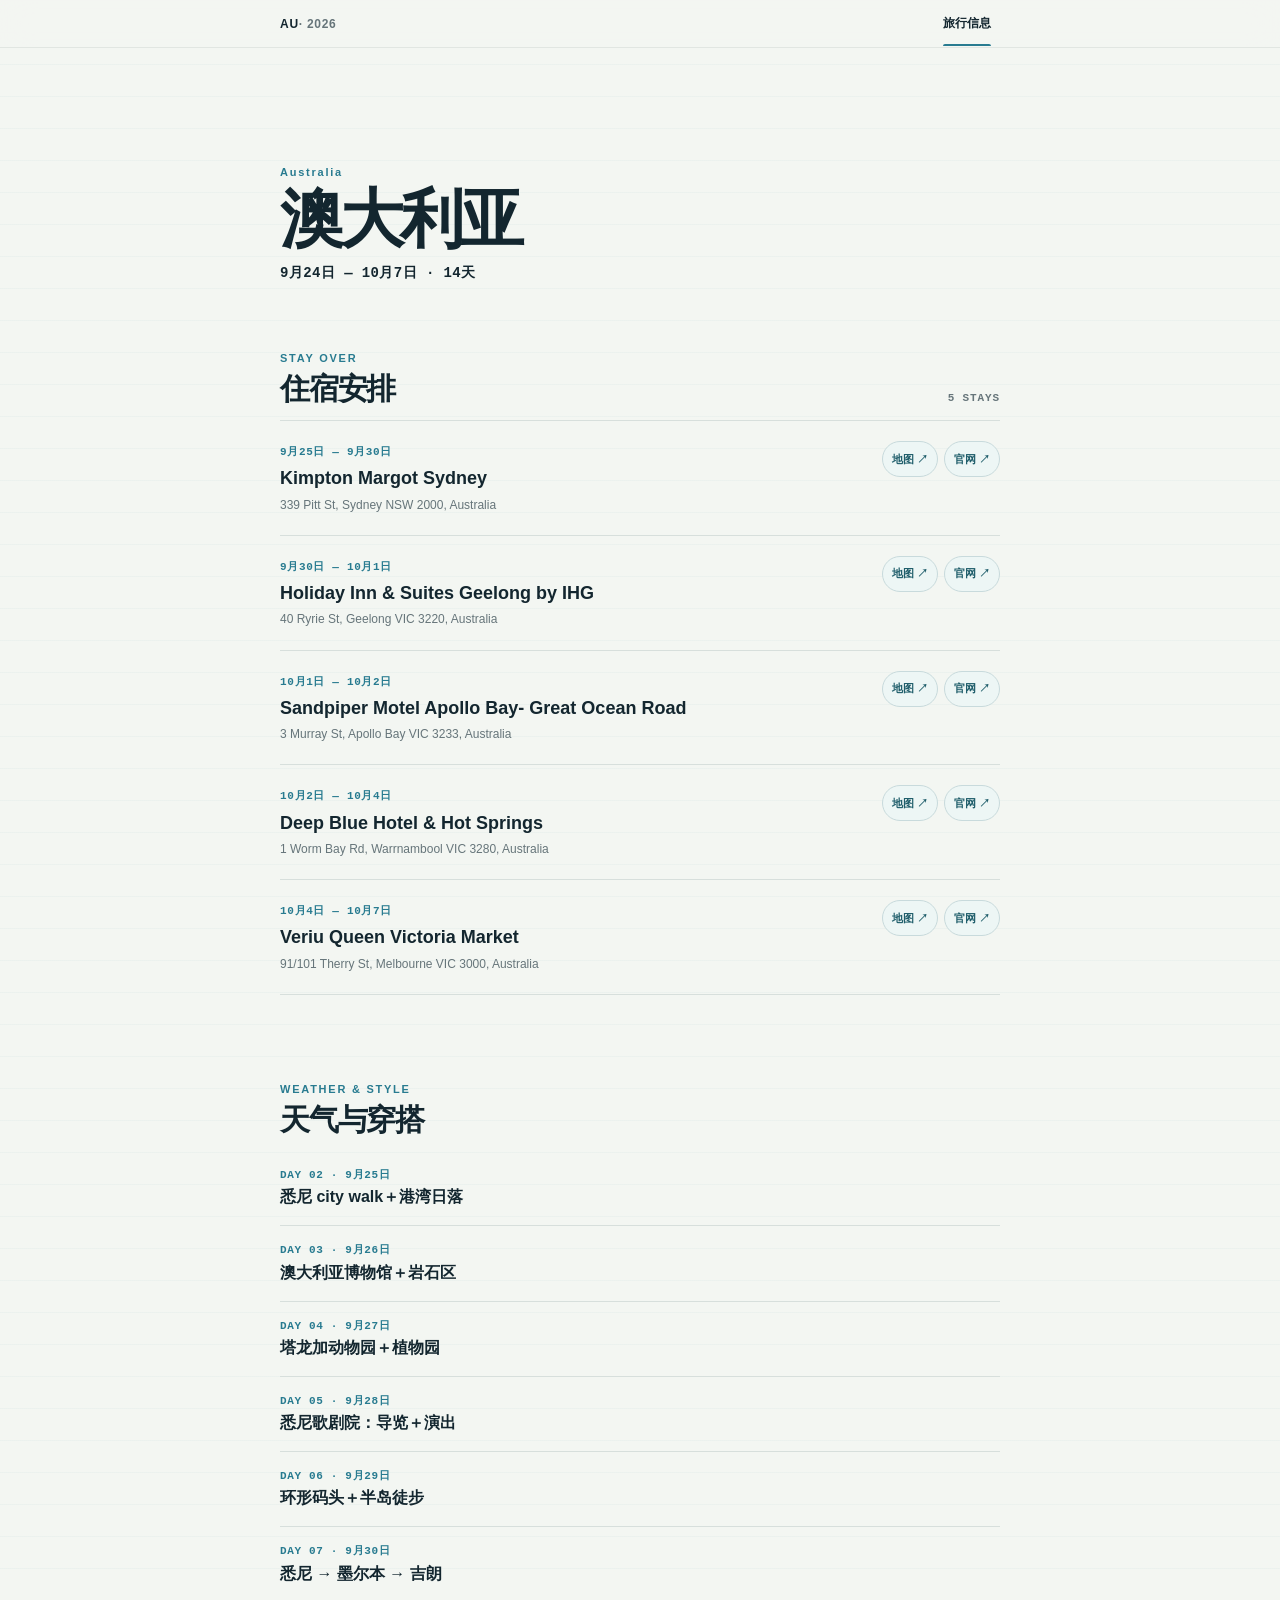
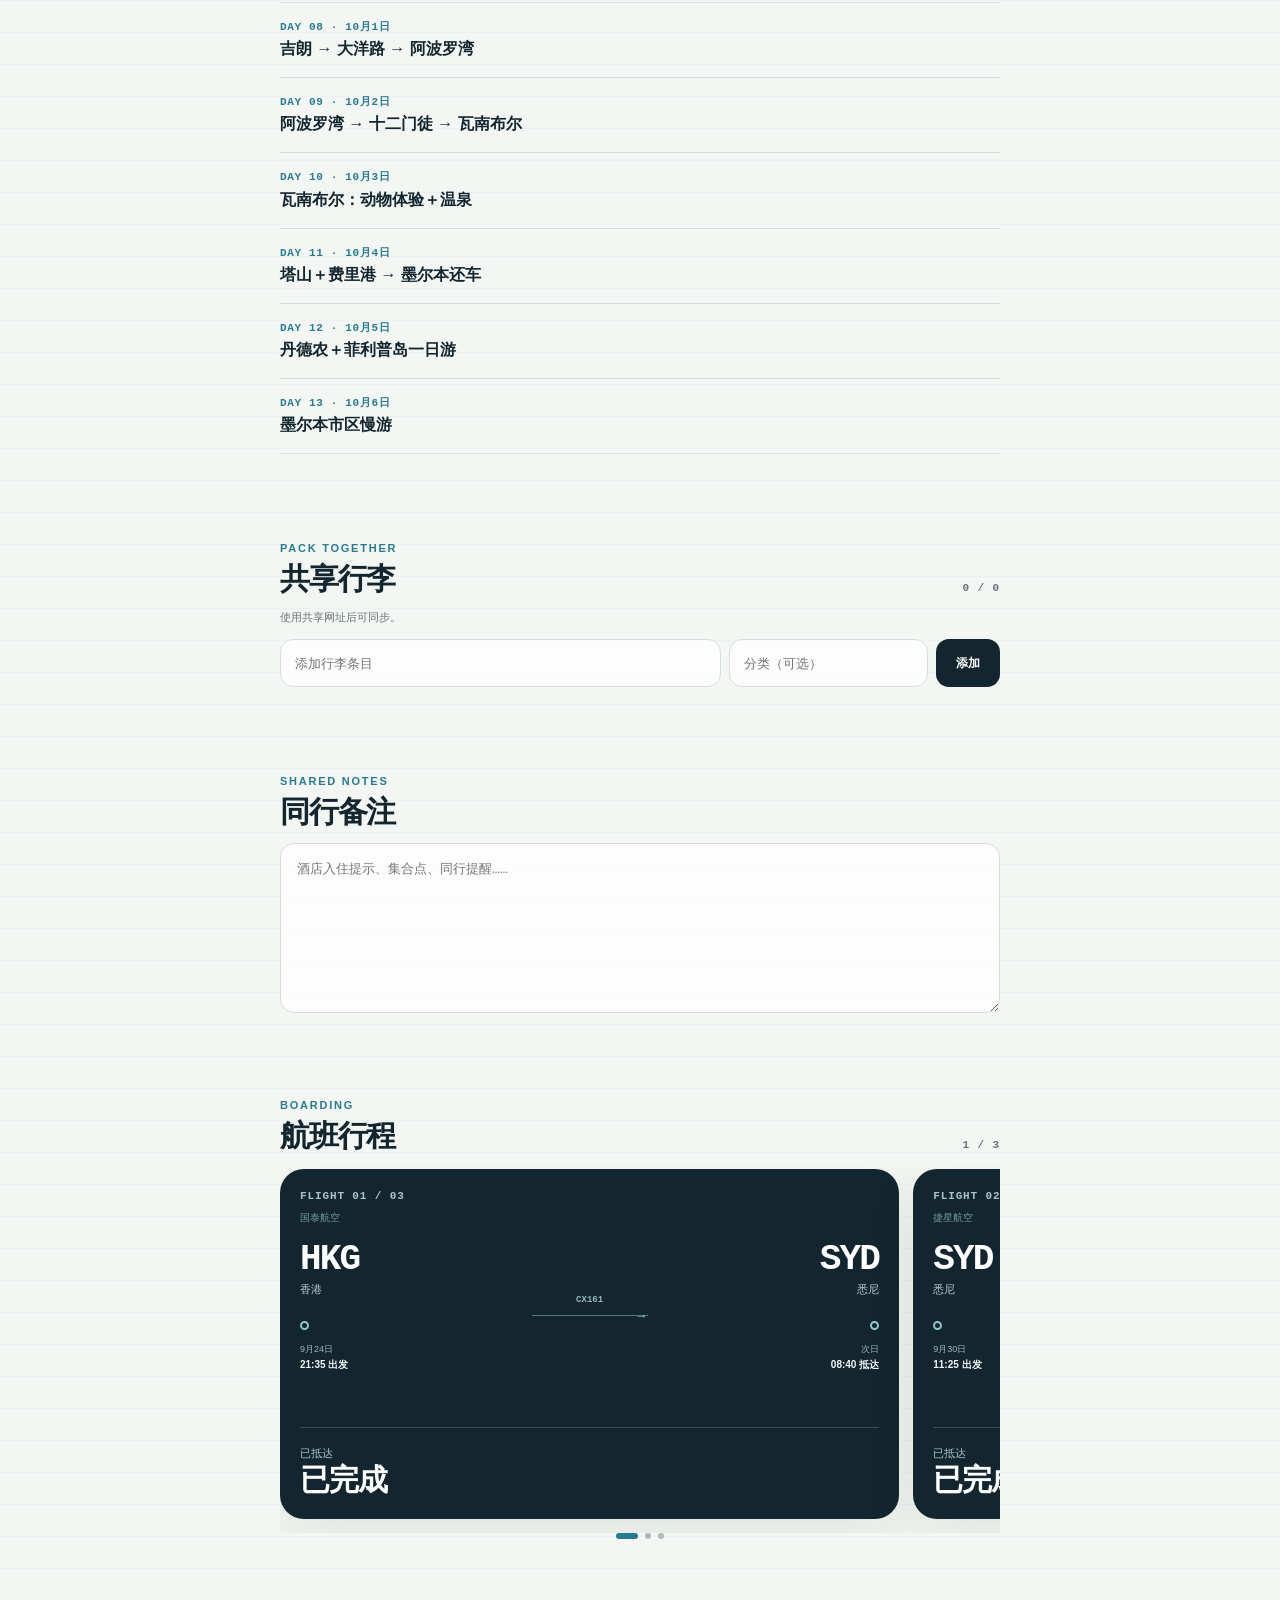
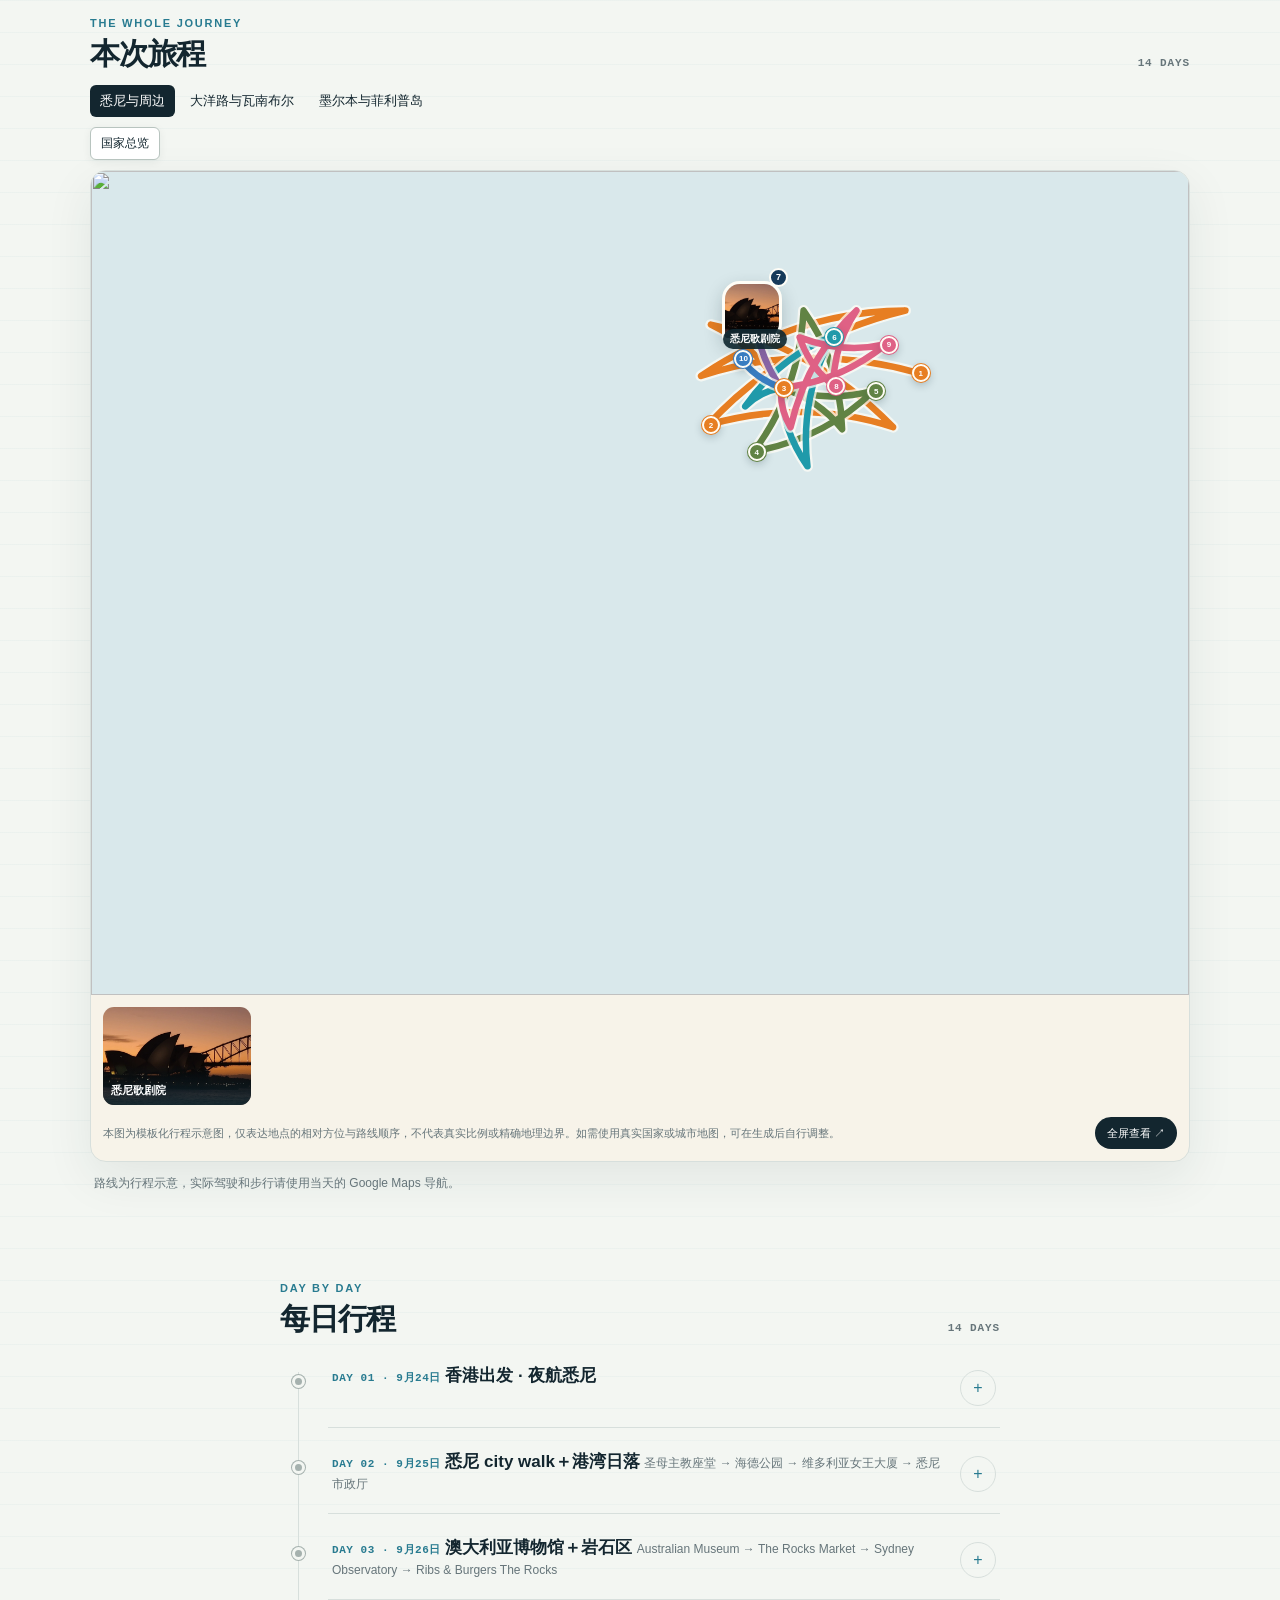
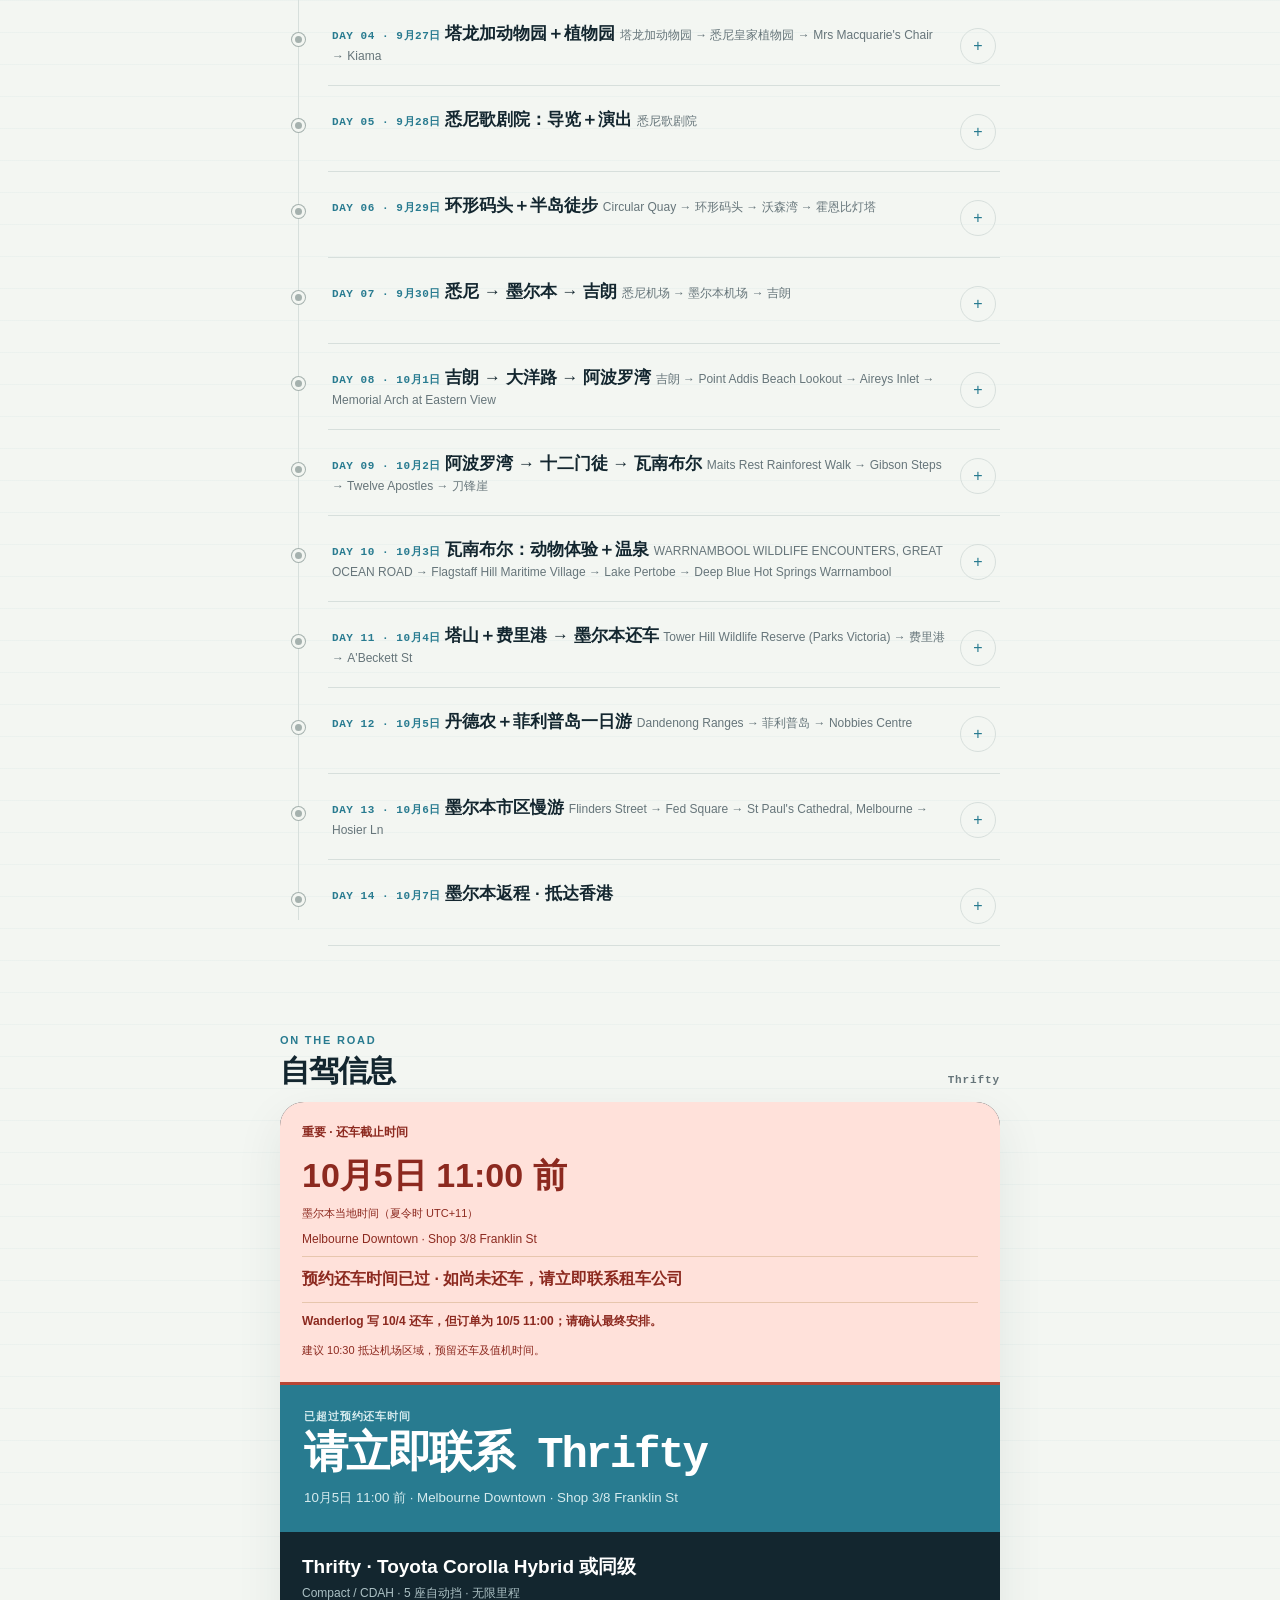
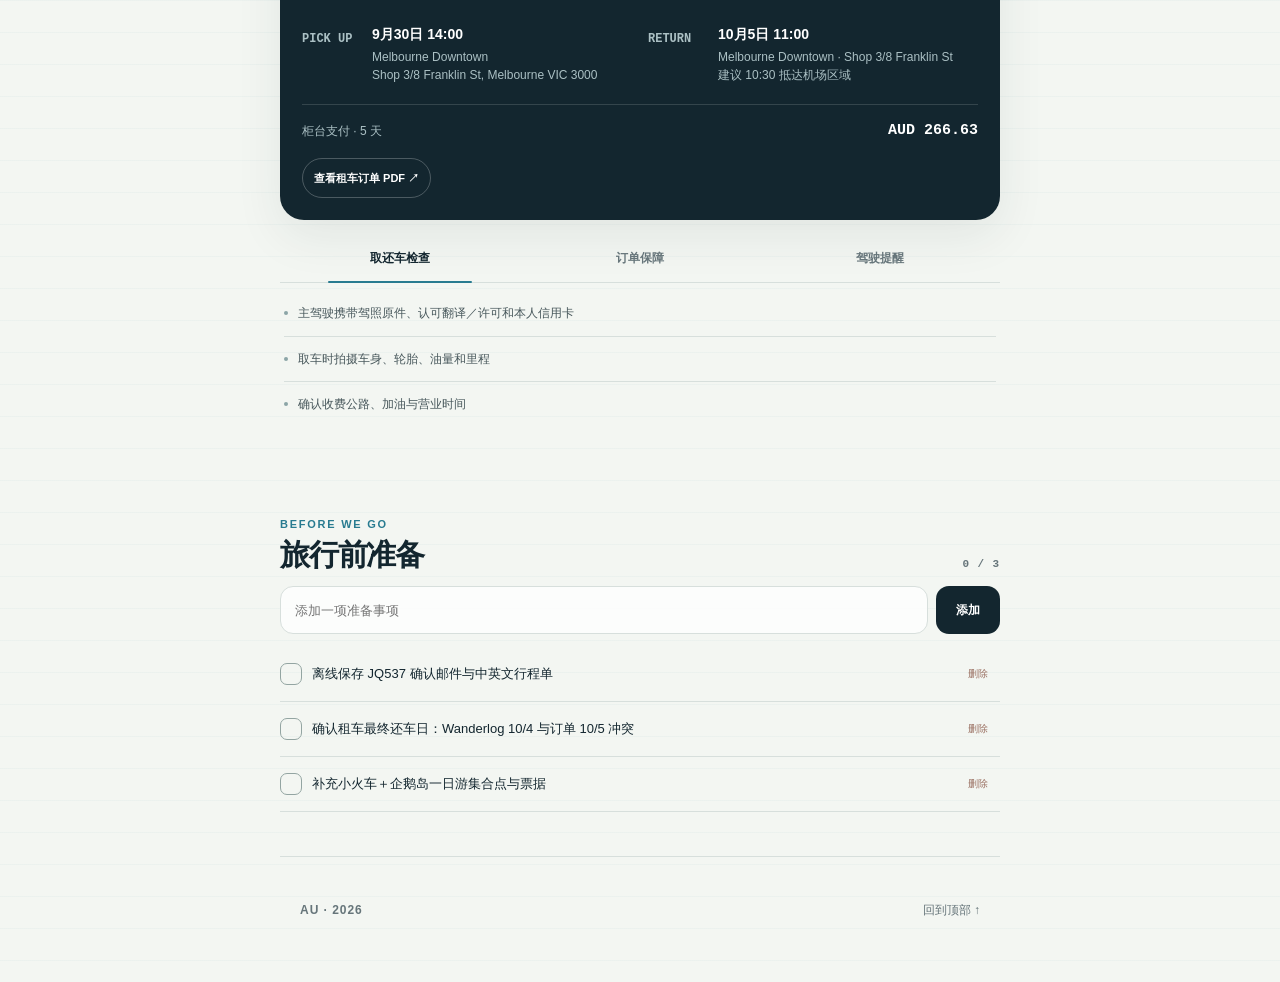
==== commit ae68b8c6: "Rebuild guide with Travel Plan skill UI" ====
--- a/index.html
+++ b/index.html
@@ -1,104 +1,175 @@
 <!doctype html>
-<html lang="zh-CN"><head><meta charset="UTF-8"><meta name="viewport" content="width=device-width,initial-scale=1,viewport-fit=cover"><meta name="theme-color" content="#174c49"><meta name="robots" content="noindex,nofollow"><meta name="referrer" content="strict-origin-when-cross-origin"><title>澳大利亚 · 随身旅行手册</title>
-<style>
-:root{--bg:#f4f3ed;--paper:#fffef9;--ink:#233a38;--muted:#596a65;--line:#d9dfd5;--teal:#174c49;--soft:#e8eee6;--orange:#aa4a26;--warn:#fff0d8;--radius:18px}*{box-sizing:border-box}html{scroll-behavior:smooth;scroll-padding-top:82px}body{margin:0;background:var(--bg);color:var(--ink);font:16px/1.7 system-ui,-apple-system,"Segoe UI","PingFang SC","Microsoft YaHei",sans-serif}a{color:var(--teal);text-underline-offset:4px;overflow-wrap:anywhere}button,input,select{font:inherit}button,a,summary,input{touch-action:manipulation}button{cursor:pointer}button,.btn,select{min-height:46px;border:1px solid var(--line);border-radius:12px;padding:10px 15px;background:var(--paper);color:var(--teal)}button:active,.btn:active{background:var(--soft)}button:disabled{opacity:.65;cursor:wait}:focus-visible{outline:3px solid var(--orange);outline-offset:3px}h1,h2,h3,p{margin-top:0}h1{font-size:clamp(32px,7vw,52px);line-height:1.2;letter-spacing:-1px;margin-bottom:18px}h2{font-size:25px;margin:0 0 16px}h3{font-size:18px;margin:0 0 10px}small,.muted{color:var(--muted)}small{font-size:13px}p{margin-bottom:12px}.shell{max-width:1020px;margin:auto;padding:0 20px}.hero{background:var(--teal);color:#fffef5;padding:50px 0 36px;position:relative;overflow:hidden}.hero:after{content:"";position:absolute;right:-80px;top:-140px;width:400px;height:400px;border:1px solid #7da5a0;border-radius:50%;pointer-events:none}.eyebrow{font-size:12px;letter-spacing:3px;text-transform:uppercase;margin-bottom:16px}.hero .muted{color:#d2e1d8}.hero .row{position:relative;z-index:1}.row{display:flex;gap:12px;flex-wrap:wrap;align-items:center}.pill{display:inline-block;padding:4px 10px;border-radius:8px;background:var(--soft);color:var(--teal);font-size:13px}.hero .pill{background:#2c615c;color:#f4f3ed}.hero .btn{background:#f1eadb;border:none;text-decoration:none}.hero .sub{max-width:650px}nav{position:sticky;top:0;z-index:5;background:var(--paper);border-bottom:1px solid var(--line)}nav .shell{display:grid;grid-template-columns:repeat(4,1fr);padding-top:8px;padding-bottom:8px;gap:6px}nav a{text-decoration:none;text-align:center;font-size:14px;padding:10px 0;border-radius:10px;min-height:44px}nav a:hover,nav a[aria-current]{background:var(--soft)}main{padding-bottom:45px!important}section{padding-top:34px;scroll-margin-top:10px}.intro{padding:16px 0 0}.card{background:var(--paper);border:1px solid var(--line);border-radius:var(--radius);padding:22px;margin-bottom:16px}.notice{border-left:4px solid var(--orange);background:var(--warn);padding:16px 18px;border-radius:4px 14px 14px 4px}.grid{display:grid;grid-template-columns:repeat(2,minmax(0,1fr));gap:16px}.grid .card{margin:0}.metric{font-size:28px;line-height:1.3;font-variant-numeric:tabular-nums;font-weight:650}.section-no{color:var(--orange);font-size:13px;letter-spacing:2px;margin-bottom:5px}.weather-grid{display:grid;grid-template-columns:repeat(2,minmax(0,1fr));gap:12px;margin-top:16px}.weather{background:var(--soft);padding:16px;border-radius:12px}.weather .metric{font-size:24px}.weather p{margin:0}.status{font-size:14px;margin:12px 0;overflow-wrap:anywhere}.controls{margin:16px 0}.day{padding:0;overflow:hidden}.day summary{list-style:none;cursor:pointer;padding:20px;display:grid;grid-template-columns:62px minmax(0,1fr) 24px;gap:12px;align-items:center;min-height:90px}.day summary::-webkit-details-marker{display:none}.day summary:after{content:"＋";font-size:22px;color:var(--teal)}.day[open] summary:after{content:"−"}.date{font-weight:700;color:var(--orange);font-size:21px;line-height:1.2}.date small{font-size:12px;font-weight:400;display:block;padding-top:6px}.day-title{font-size:18px;font-weight:650;display:block;line-height:1.45}.day-body{border-top:1px solid var(--line);padding:20px}.day-body .weather{margin-bottom:16px}.day-body ul{padding-left:22px}.route{list-style:none;padding:0!important;counter-reset:stops}.route li{position:relative;counter-increment:stops;padding:0 0 12px 32px;min-height:44px}.route li:before{content:counter(stops);position:absolute;left:0;top:3px;width:22px;height:22px;border-radius:50%;background:var(--soft);text-align:center;font-size:12px;color:var(--teal)}.route a{display:inline-block;min-height:32px;text-decoration-thickness:1px}.callout{padding:14px;background:var(--soft);border-radius:12px;margin:12px 0}.packing label{display:flex;gap:12px;align-items:flex-start;padding:12px 2px;border-bottom:1px solid var(--line);cursor:pointer;min-height:48px}.packing label:last-child{border:0}.packing input{width:22px;height:22px;accent-color:var(--teal);flex-shrink:0;margin:3px 0 0}.packing input:checked+span{text-decoration:line-through;color:var(--muted)}progress{width:100%;height:10px;accent-color:var(--teal)}textarea{width:100%;min-height:145px;padding:14px;border:1px solid var(--line);border-radius:12px;background:var(--paper);color:var(--ink);font:inherit;resize:vertical}.list{padding-left:22px}.list li{margin:10px 0}footer{padding:28px 0 42px;border-top:1px solid var(--line);font-size:13px;color:var(--muted)}.hide{display:none!important}.badge{font-size:12px;color:var(--orange);font-weight:650}.skip{position:absolute;left:-10000px}.skip:focus{left:12px;top:12px;z-index:10;background:white;padding:12px}.sources a{display:block;padding:10px 0;min-height:44px}#storage-status{font-size:13px}body[data-unpacked=true] .packing label:has(input:checked){display:none}@media(max-width:650px){.shell{padding-left:16px;padding-right:16px}.hero{padding:36px 0 28px}.grid{grid-template-columns:1fr}.card{padding:18px}.day{padding:0}.day summary{padding:17px 14px;grid-template-columns:54px minmax(0,1fr) 22px;gap:9px}.day-body{padding:17px}.weather-grid{gap:8px}.weather{padding:12px}.weather .metric{font-size:22px}.row .btn{font-size:14px}h2{font-size:23px}nav .shell{padding-left:10px;padding-right:10px}.date{font-size:19px}}@media print{nav,.controls,button,.hero .row,.no-print{display:none!important}body{background:white;font-size:11pt}.shell{max-width:none}section{padding-top:16px}.hero{background:white;color:#233a38;padding:12px 0}.hero .muted{color:#596a65}.hero:after{display:none}.card{break-inside:avoid;border-color:#bbb}.day-body{display:block!important}.grid{display:block}.grid .card{margin-bottom:10px}footer{padding:10px 0}}@media(prefers-reduced-motion:reduce){html{scroll-behavior:auto}}
-.tab-panel{display:none;padding-top:34px}.tab-panel.active{display:block}nav{overflow-x:auto}nav .shell{grid-template-columns:repeat(5,minmax(72px,1fr));min-width:390px}nav a[aria-selected="true"]{background:var(--soft)}.packing-group{background:var(--paper);border:1px solid var(--line);border-radius:var(--radius);padding:18px;margin-bottom:14px}.packing-item{display:grid;grid-template-columns:24px minmax(0,1fr) auto;gap:11px;align-items:start;padding:12px 0;border-bottom:1px solid var(--line)}.packing-item:last-child{border-bottom:0}.packing-item input{width:22px;height:22px;accent-color:var(--teal);margin:2px 0 0}.packing-item.packed .packing-label{text-decoration:line-through;color:var(--muted)}.item-actions{display:flex;gap:6px}.item-actions button{min-height:36px;padding:6px 9px;font-size:13px}.delete-item{color:#8d2b1f}.add-item{display:grid;grid-template-columns:1fr 1fr auto;gap:10px}.text-input{min-height:46px;border:1px solid var(--line);border-radius:12px;padding:10px 15px;background:var(--paper);color:var(--ink);font:inherit}.sync-badge{display:inline-flex;align-items:center;gap:7px}.sync-dot{width:9px;height:9px;border-radius:50%;background:#85918c}.sync-badge[data-state="online"] .sync-dot{background:#26834a}.sync-badge[data-state="saving"] .sync-dot{background:#c57d16}.sync-badge[data-state="error"] .sync-dot{background:#b53b2c}body[data-unpacked="true"] .packing-item.packed{display:none}.undo-toast{position:fixed;left:50%;bottom:22px;transform:translateX(-50%);z-index:10;background:var(--ink);color:white;padding:11px 14px;border-radius:12px;box-shadow:0 8px 30px #0003}.undo-toast button{min-height:34px;margin-left:10px;padding:4px 9px}@media(max-width:650px){.add-item{grid-template-columns:1fr}.item-actions{grid-column:2;justify-self:start}}@media print{.tab-panel{display:block!important}}
-.overview-grid{display:grid;grid-template-columns:1.08fr .92fr;gap:16px}.travel-card{background:var(--paper);border:1px solid var(--line);border-radius:var(--radius);padding:22px;margin-bottom:16px}.flight-card,.rental-card{background:#13262f;color:#fff}.flight-card .muted,.rental-card .muted{color:#bdcbc8}.flight-route{display:flex;align-items:center;gap:14px;margin:22px 0}.airport-code{display:block;font-size:35px;font-weight:760;line-height:1}.flight-line{height:1px;flex:1;background:#8fb0ab;position:relative}.flight-line:after{content:"✈";position:absolute;left:50%;top:50%;transform:translate(-50%,-50%);background:#13262f;padding:0 8px}.route-map{overflow:hidden;background:linear-gradient(155deg,#e4efea,#fbf2df)}.route-map svg{width:100%;height:auto;min-height:285px;display:block}.map-line{fill:none;stroke:#b65c3a;stroke-width:3;stroke-linecap:round;stroke-dasharray:7 8}.map-point{fill:#fff;stroke:#174c49;stroke-width:3}.map-label{font:650 13px system-ui;fill:#233a38}.map-note{font:12px system-ui;fill:#596a65}.rental-route{display:grid;grid-template-columns:1fr auto 1fr;gap:14px;align-items:center;margin:18px 0}.rental-stop strong{display:block;font-size:18px}.rental-arrow{font-size:24px;color:#e0a983}.rental-facts{display:grid;grid-template-columns:repeat(2,1fr);gap:10px;margin-top:16px}.rental-facts span{padding:9px 11px;background:#ffffff12;border-radius:10px}.timeline{position:relative}.timeline:before{content:"";position:absolute;left:19px;top:30px;bottom:30px;width:2px;background:var(--line)}.timeline .day{margin-left:54px;position:relative}.timeline .day:before{content:"";position:absolute;left:-43px;top:31px;width:13px;height:13px;border-radius:50%;background:var(--paper);border:3px solid var(--orange);z-index:2}.todo-form{display:grid;grid-template-columns:1fr auto;gap:10px}.todo-item{display:grid;grid-template-columns:24px 1fr auto;gap:11px;align-items:center;padding:12px 0;border-bottom:1px solid var(--line)}.todo-item input{width:22px;height:22px;accent-color:var(--teal)}.todo-item.done .todo-label{text-decoration:line-through;color:var(--muted)}.todo-item button{min-height:36px;padding:6px 9px;color:#8d2b1f}.ticket-placeholder{border:1px dashed #cfa88f;background:#fff7ef;border-radius:14px;padding:16px}.ticket-placeholder strong{display:block;margin-bottom:5px}@media(max-width:650px){.overview-grid{grid-template-columns:1fr}.rental-route{grid-template-columns:1fr}.rental-arrow{transform:rotate(90deg)}.timeline:before{left:12px}.timeline .day{margin-left:28px}.timeline .day:before{left:-23px}.todo-form{grid-template-columns:1fr}}
-.flight-card a{color:#f5dbc3}.hotel-card h3,.hotel-card p{overflow-wrap:anywhere}.hotel-card .row a{display:inline-flex;align-items:center;min-height:44px}.booking-day{border-left:3px solid var(--teal);padding:12px 16px;margin:16px 0;background:#edf3ee}.source-links{display:flex;gap:12px;flex-wrap:wrap;font-size:13px;margin:4px 0 8px}.source-links a{min-height:36px;display:inline-flex;align-items:center}.flight-card .row{flex-wrap:wrap}</style></head><body>
-<a class="skip" href="#days">跳至每日行程</a>
-<header class="hero"><div class="shell"><p class="eyebrow">Australia / Pocket companion</p><h1>一路向海，<br>澳大利亚随身手册。</h1><p class="sub muted">悉尼 · 墨尔本 · 大洋路<br>2026.09.24 — 10.07 · 14 天行程</p><div class="row"><span class="pill">离线可读</span><span class="pill">可勾选行李</span><span class="pill">逐日穿衣建议</span></div><div class="row" style="margin-top:24px"><a class="btn" href="https://www.google.com/maps/@-36.3335131,141.4826921,6z/data=!4m11!1m7!3m6!1s0x6ad642b1b46283b9:0x33718f02306f1e54!2sNational+Gallery+of+Victoria!8m2!3d-37.8225942!4d144.9689278!16zL20vMGhoaHM!11m2!2spGgIpZqmrWpMetkYb9na2A!3e3" target="_blank" rel="noopener">打开 62 地点收藏夹 ↗</a></div></div></header>
-<nav aria-label="手册导航" role="tablist"><div class="shell"><a href="#overview" role="tab" data-tab="overview">总览</a><a href="#weather" role="tab" data-tab="weather">天气</a><a href="#clothes" role="tab" data-tab="clothes">穿搭</a><a href="#packing" role="tab" data-tab="packing">行李</a><a href="#days" role="tab" data-tab="days">行程</a><a href="#todo" role="tab" data-tab="todo">待办</a><a href="#essentials" role="tab" data-tab="essentials">须知</a></div></nav>
-<main class="shell"><div class="intro"><p class="muted">内容整理：2026-09-16。日程来自 Wanderlog；租车信息来自已提供订单。缺失资料明确标为待补充。</p></div>
-<section id="overview"><p class="section-no">01 / TRIP OVERVIEW</p><h2>先掌握整趟旅行。</h2><div class="overview-grid"><div id="flight-list"><article class="travel-card flight-card"><p class="eyebrow">Cathay Pacific · CX161</p><div class="flight-route"><div><span class="airport-code">HKG</span><p>09/24 21:35</p></div><span class="flight-line"></span><div><span class="airport-code">SYD</span><p>09/25 08:40 · 次日</p></div></div><p class="muted">机场当地时间</p><div class="row"><a href="https://maps.google.com/?cid=18011461173170550430" target="_blank" rel="noopener">出发机场地图 ↗</a> <a href="https://maps.google.com/?cid=12672906551506986359" target="_blank" rel="noopener">到达机场地图 ↗</a></div></article><article class="travel-card flight-card"><p class="eyebrow">DOMESTIC · 9/30</p><h3>悉尼 SYD → 墨尔本 MEL</h3><p>Wanderlog 当日日程列出 SYD 与 MEL，但 Flights 中尚无这一段航班记录；航班号和起降时间待补充。</p></article><article class="travel-card flight-card"><p class="eyebrow">Cathay Pacific · CX134</p><div class="flight-route"><div><span class="airport-code">MEL</span><p>10/07 08:25</p></div><span class="flight-line"></span><div><span class="airport-code">HKG</span><p>10/07 14:55</p></div></div><p class="muted">机场当地时间</p><div class="row"><a href="https://maps.google.com/?cid=1082084875368919184" target="_blank" rel="noopener">出发机场地图 ↗</a> <a href="https://maps.google.com/?cid=18011461173170550430" target="_blank" rel="noopener">到达机场地图 ↗</a></div></article></div><article class="travel-card rental-card"><p class="eyebrow">THRIFTY · 已确认</p><h3>Toyota Corolla Hybrid 或同级</h3><div class="rental-route"><div class="rental-stop"><small class="muted">取车</small><strong>9/30 14:00</strong><span>Melbourne Downtown<br>Shop 3/8 Franklin St</span></div><span class="rental-arrow">→</span><div class="rental-stop"><small class="muted">还车</small><strong>10/5 11:00</strong><span>同一门店</span></div></div><div class="rental-facts"><span>5 座 · 自动挡</span><span>混动 · 空调</span><span>不限里程</span><span>AUD 266.63</span><span>满油取还</span><span>基础免赔额 AUD 5,900</span></div><p style="margin-top:18px"><a class="btn" href="assets/tickets/melbourne-car-rental.pdf" target="_blank" rel="noopener">查看租车订单 PDF ↗</a></p></article></div><div class="notice"><b>租车时间冲突待确认：</b>订单显示 10/5 11:00 在墨尔本市区还车；原行程写 10/4 还车，并安排了 10/5 小火车＋企鹅岛一日游。</div><article class="travel-card route-map" style="margin-top:16px"><h3>路线总览</h3><svg viewBox="0 0 900 300" role="img" aria-label="悉尼、墨尔本、吉朗、大洋路、瓦南布尔和菲利普岛路线示意"><path class="map-line" d="M760 70 C650 35 530 60 430 160 C350 230 245 225 145 180 M430 160 C505 230 615 250 700 225"/><g><circle class="map-point" cx="760" cy="70" r="8"/><text class="map-label" x="735" y="49">悉尼</text><text class="map-note" x="710" y="94">9/25—9/30</text></g><g><circle class="map-point" cx="430" cy="160" r="8"/><text class="map-label" x="398" y="140">墨尔本</text></g><g><circle class="map-point" cx="365" cy="190" r="8"/><text class="map-label" x="342" y="218">吉朗</text></g><g><circle class="map-point" cx="280" cy="220" r="8"/><text class="map-label" x="236" y="249">阿波罗湾</text></g><g><circle class="map-point" cx="145" cy="180" r="8"/><text class="map-label" x="91" y="161">瓦南布尔</text></g><g><circle class="map-point" cx="700" cy="225" r="8"/><text class="map-label" x="659" y="255">菲利普岛</text></g></svg><p class="muted">悉尼飞墨尔本；墨尔本／吉朗沿大洋路至瓦南布尔，再返回墨尔本并前往菲利普岛。地图表达路线顺序，不代表精确比例。</p></article><div id="hotel-list"><h3>每晚住哪里</h3><p class="muted">5 家住宿覆盖 9/25—10/7，共 12 晚。入住／退房日期来自 Wanderlog；具体办理时间以酒店订单为准。</p><div class="overview-grid"><article class="travel-card hotel-card" id="stay-0"><p class="eyebrow">09/25 入住 → 09/30 退房 · 5 晚</p><h3>Kimpton Margot Sydney</h3><p>339 Pitt St, Sydney NSW 2000, Australia</p><div class="row"><a href="https://maps.google.com/?ftid=0x6b12ae3db5ea9fc3:0x3b0155a08051f08f" target="_blank" rel="noopener">地图导航 ↗</a> <a href="https://www.ihg.com/kimptonhotels/hotels/us/en/kimpton-hotel-sydney-australia/sydkm/hoteldetail" target="_blank" rel="noopener">酒店官网 ↗</a> <a href="tel:+61280278000">+61 2 8027 8000</a></div></article><article class="travel-card hotel-card" id="stay-1"><p class="eyebrow">09/30 入住 → 10/01 退房 · 1 晚</p><h3>Holiday Inn &amp; Suites Geelong by IHG</h3><p>40 Ryrie St, Geelong VIC 3220, Australia</p><div class="row"><a href="https://maps.google.com/?ftid=0x6ad4140491d830d3:0xd67fc88cc35211b3" target="_blank" rel="noopener">地图导航 ↗</a> <a href="https://www.ihg.com/holidayinn/hotels/us/en/geelong/gexgl/hoteldetail?cm_mmc=GoogleMaps-_-HI-_-AU-_-GEXGL" target="_blank" rel="noopener">酒店官网 ↗</a> <a href="tel:+61342256100">+61 3 4225 6100</a></div></article><article class="travel-card hotel-card" id="stay-2"><p class="eyebrow">10/01 入住 → 10/02 退房 · 1 晚</p><h3>Sandpiper Motel Apollo Bay- Great Ocean Road</h3><p>3 Murray St, Apollo Bay VIC 3233, Australia</p><div class="row"><a href="https://maps.google.com/?ftid=0x6ad336dc44911fff:0x27e73f34c122190d" target="_blank" rel="noopener">地图导航 ↗</a> <a href="http://www.sandpipermotel.net.au/" target="_blank" rel="noopener">酒店官网 ↗</a> <a href="tel:+61352376732">+61 3 5237 6732</a></div></article><article class="travel-card hotel-card" id="stay-3"><p class="eyebrow">10/02 入住 → 10/04 退房 · 2 晚</p><h3>Deep Blue Hotel &amp; Hot Springs</h3><p>1 Worm Bay Rd, Warrnambool VIC 3280, Australia</p><div class="row"><a href="https://maps.google.com/?ftid=0x6acd4ce97d3c3e19:0x15cc3520f0c57a0a" target="_blank" rel="noopener">地图导航 ↗</a> <a href="https://thedeepblue.com.au/" target="_blank" rel="noopener">酒店官网 ↗</a> <a href="tel:+61355592000">+61 3 5559 2000</a></div></article><article class="travel-card hotel-card" id="stay-4"><p class="eyebrow">10/04 入住 → 10/07 退房 · 3 晚</p><h3>Veriu Queen Victoria Market</h3><p>91/101 Therry St, Melbourne VIC 3000, Australia</p><div class="row"><a href="https://maps.google.com/?ftid=0x6ad65d0f15ef81b9:0x884509b93bc77397" target="_blank" rel="noopener">地图导航 ↗</a> <a href="https://veriu.com.au/hotels/veriu-queen-victoria-market/" target="_blank" rel="noopener">酒店官网 ↗</a> <a href="tel:+61391004600">+61 3 9100 4600</a></div></article></div></div><div class="ticket-placeholder"><strong>门票与 PDF</strong>悉尼歌剧院导览＋演出已标记已购；小火车＋企鹅岛资料待补充。收到 PDF 后可挂到对应 Timeline 活动下。</div></section>
-<section id="weather"><p class="section-no">01 / WEATHER</p><h2>先看趋势，再决定最后一件外套。</h2><div class="notice"><strong>已查询实际天气数据，但行程仍在远期。</strong><p>9 月 16 日查询的 Open-Meteo 16 天预报只覆盖至 <b>10 月 1 日</b>。9 月 25 日以后的数值均属远期趋势，尤其 30°C 左右的高温可能大幅调整。<b>10 月 2—6 日暂无本次查询覆盖的逐日预报</b>，不填猜测温度。</p></div><div class="card" style="margin-top:16px"><h3>当前可见的行程天气</h3><p class="muted">显示当天主要目的地的最低／最高气温与最大降雨概率。沿路、山上及海边体感不同；概率不是一天中下雨的时间比例。</p><div id="weather-overview" class="weather-grid"></div><div class="row controls"><button id="refresh" type="button">联网更新天气</button><a href="https://www.bom.gov.au/" target="_blank" rel="noopener">BOM 官方天气与警报 ↗</a></div><p id="weather-status" class="status" role="status"></p><small>更新只查询固定旅行城市，不读取你的实时位置。没网或请求失败时保留上次结果。临行前 48—72 小时、每天出发前复查；沿海大风以 BOM 警报为准。</small></div></section>
-<section id="clothes"><p class="section-no">02 / COMFORT FIRST, PHOTO READY</p><h2>怕冷一点，也可以穿得轻松好看。</h2>
-<p>按你的偏好：<b>舒适优先，挑几天认真拍照</b>。这趟是 9/25—10/6 的悉尼、墨尔本、大洋路和企鹅岛；衣服要同时应对城市步行、海岸大风与晚间久坐。建议用同一批基础款换着搭，把拍照重点放在 <b>9/25 城市、9/28 歌剧院、10/1 海岸小镇、10/6 墨尔本</b>，不必每天换整套。</p>
-<div class="notice"><strong>最值得带：一件好看的薄针织＋一件轻羽绒＋一件带帽防风防水外套。</strong><p>针织负责城市穿搭，羽绒负责保暖，外壳负责挡风雨；另带一件轻抓绒供徒步和冷夜叠穿。对你来说，<b>薄羽绒、保暖打底、护颈和手套是建议带的</b>，不要因为悉尼某天远期预报偏热就删掉。具体穿几层，临行前再按活动时段的气温、风雨和自己的体感调整。</p></div>
-<article class="card" style="margin-top:16px"><h3>一箱衣服，反复搭出 5 种场景</h3><p>数量按 <b>1 人、12 天、约 9/30 或 10/1 洗衣一次</b> 设计，洗衣条件尚未确认。以下包含穿在身上的衣服；优先从已有衣橱选，不必照单购买。</p>
-<div class="grid"><div><h3>上身：7 件＋3 件功能层</h3><ul class="list"><li><b>短袖 4 件：</b>2 件透气速干，2 件适合城市的基础款。</li><li><b>薄长袖 2 件：</b>1 件速干／薄美利奴，1 件衬衫或柔软长袖。</li><li><b>薄针织开衫 1 件：</b>选不扎皮肤、单穿也好看的款式，可兼歌剧院。</li><li><b>轻抓绒、可压缩轻羽绒、带帽防风防水外套各 1 件。</b>外壳要容得下中层；厚重卫衣不再另带。</li></ul></div>
-<div><h3>下身与贴身衣物</h3><ul class="list"><li><b>长裤 2 条：</b>1 条弹力快干、防风较好的户外长裤；1 条舒服的直筒长裤，深色或牛仔蓝，裤脚不拖地。</li><li><b>裙子最多 1 件：</b>过膝连衣裙或半裙二选一，能配开衫和运动鞋；不爱穿裙就省下，用长裤完成全部场景。</li><li><b>薄保暖打底 1 套：</b>尤其保暖裤，用在企鹅岛与冷天；暖天徒步不必一直穿。</li><li><b>内裤 7 条、文胸 3 件、袜子 7 双（含厚袜 2 双）</b>；睡衣 1 套、泳衣 1 套。</li></ul></div></div>
-<p class="callout"><b>配色省心法：</b>奶油白／米色＋深蓝／炭灰作为底色，再挑一种你喜欢的红、蓝或绿色。让针织、围巾或外套有一个亮点即可；已有衣服颜色不同也没关系。鞋与裤子尽量百搭，海边合照不用靠脱外套来区分造型。</p></article>
-<div class="grid"><article class="card"><h3>A · 城市走路，也顺手拍照</h3><p><b>基础短袖／薄长袖＋直筒裤＋运动鞋</b>，包里放薄开衫。白／蓝上衣配深裤，在 QVB、岩石区、涂鸦街都容易复用；耳饰或一条小围巾就够。</p><span class="pill">9/25、9/26、10/6 · 半天到全天步行</span></article>
-<article class="card"><h3>B · 歌剧院，认真打扮一次</h3><p><b>开衫＋那一件裙子＋好走的鞋</b>；想更舒服就换衬衫／针织＋直筒裤。冷时加打底裤或直接选裤装，港边带外壳，剧场里用开衫。先看订单要求，不为普通演出专门带礼服。</p><span class="pill">9/28 · 拍照与演出共用一套</span></article>
-<article class="card"><h3>C · 海岸和雨林，外套也入镜</h3><p><b>速干长袖＋抓绒＋防风防水外套＋快干裤</b>；暖时减中层。10/1 小镇晴朗背风时，可用亮色针织配直筒裤；10/2 雨林和海岸以防滑、防风为主。把头发扎好，选择能穿着外套拍的组合。</p><span class="pill">9/29、10/1—2 · 长距离步行与海风</span></article>
-<article class="card"><h3>D · 小火车＋企鹅岛，给冷夜留余量</h3><p><b>长袖＋抓绒＋轻羽绒＋外壳，长裤内加薄保暖裤</b>；白天按体感减层，日落前再穿齐。厚袜、护耳帽、护颈、薄手套，外加小坐垫／轻毯和保温水瓶。晨间就带上，别留在酒店。</p><span class="pill">10/5 · 最需要保暖的一天</span></article></div>
-<article class="card" style="margin-top:16px"><h3>E · 温泉：出水后的干衣比多带泳衣更有用</h3><p>10/3 单独装好 <b>泳衣 1 套、防滑拖鞋、湿衣袋、干内衣和干袜</b>，另带好穿脱的长裤与保暖上衣。毛巾／浴袍是否包含先查订单；有提供就不重复装大浴巾。拍照遵守场馆规定，避开其他客人。</p></article>
-<details class="card"><summary><b>鞋、包、护肤和小物：哪些值得占行李位？</b></summary><ul class="list"><li><b>鞋：2 双够用，最多 3 双。</b>必带穿熟的防滑步行鞋＋温泉拖鞋；只有第一双易湿、快磨脚或确实有搭配需求时，才加一双轻便运动鞋／已穿惯的平底鞋。你的已排路线没有出海浮潜，不用照搬攻略专门带溯溪鞋；拖鞋只用于住宿、温泉等适用场景。</li><li><b>包：15—20L 轻背包＋可选扁平斜挎小包。</b>徒步、企鹅岛用背包装保暖层；歌剧院用小包。选自己背着舒服的背负，不为造型每天多背一只大包。</li><li><b>让照片更省心：</b>发圈、发夹、墨镜、小耳饰；围巾与针织已计入衣物，不用再加一套拍摄道具。海岸风大，固定头发通常比多带裙子实用。</li><li><b>护肤化妆：</b>SPF50+、保湿面霜、身体乳小样、润唇膏、卸妆与洁面；底妆、眉笔、口红选常用小组合即可。需要防晒量按每天用量准备，不因怕晒临时更换没试过的产品。隐形眼镜使用者带框架眼镜备用。</li><li><b>舒适小物：</b>保温水瓶、创可贴／防磨脚贴、生理用品、常用药原包装；晕车用品按自身需要和说明准备。企鹅岛折叠坐垫或轻毯二选一；暖贴少量可选，按说明隔衣使用。</li></ul></details>
-<details class="card"><summary><b>小红书怎么参考，哪些建议不照搬？</b></summary><p>2026-09-16 实际阅读下列笔记正文后，提取与本行程有关的经验；下面是独立整理，数量和搭配方案是针对你的建议。个人体感不能代替本次天气预报，其他地区穿法不直接套用。</p><ul class="list"><li><a href="https://www.xiaohongshu.com/explore/6aa0d2fb00000000120249ba" target="_blank" rel="noopener">ROOOO · 十一/国庆澳洲穿什么？悉尼墨尔本西澳合集 ↗</a>：采用悉尼、墨尔本早晚加外套和大洋路防风的经验；“短暂脱外套不冷”是作者个人体感，你不用照做。西澳和圣灵群岛未排在这趟行程中。</li><li><a href="https://www.xiaohongshu.com/explore/6a9eba370000000011033e0c" target="_blank" rel="noopener">荔枝鱼 · 去大洋路你就穿亮色吧一穿一个不吱声 ↗</a>：采用亮色点缀、海风会吹乱头发的提醒；将亮色放在保暖衣物上，照片与舒适可以兼顾。</li><li><a href="https://www.xiaohongshu.com/explore/68dee7df000000000302c4c1" target="_blank" rel="noopener">尾号0238 · 国庆小火车＋企鹅岛一日游经验 ↗</a>（2025-10-08）：采用风雨、等候久和备足保暖层的经验；不把往年体感温度、检票时刻或罚款描述写成本次事实。</li><li><a href="https://www.penguins.org.au/faqs/" target="_blank" rel="noopener">企鹅岛官方 FAQ ↗</a>：已核对保暖衣、雨衣、座位用毯的建议，以及<b>日落后禁止使用相机、摄像机和手机拍摄</b>。拍穿搭放在白天合规区域，晚间留给观赏。</li></ul><small>小红书链接可能要求登录或在 App 打开；即使原笔记不可访问，本页建议仍可离线阅读。没有复制原文长段或原图。</small></details>
-<div class="callout"><b>可以不带：</b>高跟鞋、第二条拍照裙、厚重大衣、多件厚卫衣、大卷发棒、整套彩妆。以上是按你中等出片意愿给出的减负建议；已有特别喜欢且常穿的单品，可替换同用途衣物。</div></section>
-<section id="packing"><p class="section-no">03 / SHARED PACKING</p><h2>一起准备，改动自动同步。</h2><div class="card"><div class="row" style="justify-content:space-between"><div><h3 style="margin:0">共享行李进度</h3><span class="sync-badge" id="sync-status" data-state="local"><span class="sync-dot"></span><span id="sync-text">本机草稿</span></span></div><strong id="pack-count"></strong></div><progress id="pack-progress" max="1" value="0" aria-label="行李完成进度"></progress><p id="storage-status" class="muted">离线时先保存在本机；连接共享云端后，任何拥有专用链接的人都可以共同编辑。</p><div class="row controls"><button id="filter-packed" type="button" aria-pressed="false">只看未准备</button><button id="reload-shared" type="button">从云端刷新</button></div></div><form id="add-item-form" class="card add-item"><label>新条目<input id="new-item-label" class="text-input" maxlength="160" required placeholder="例如：备用充电线"></label><label>分类<input id="new-item-category" class="text-input" maxlength="60" list="packing-categories" placeholder="例如：电子与随身用品"></label><datalist id="packing-categories"></datalist><button type="submit">添加</button></form><div id="packing-list"></div><div class="callout"><b>洗衣与登机怎么安排：</b>9/30—10/1 查住宿洗衣条件，留出晾干时间；没法洗衣就把内裤和袜子各增至 12—13，基础上衣酌增 2—3 件，外套不翻倍。飞机穿运动鞋、直筒长裤和开衫，随身放轻羽绒、证件及一套干净内衣。各段航班行李额度尚未提供，打包后称重再减可选项。</div></section>
-<section id="days"><p class="section-no">04 / DAY BY DAY</p><h2>沿着时间线，看每天怎么走。</h2><p class="muted">航班、住宿与地点链接已从 Wanderlog 更新；当地时间显示。每日展开后可查看航班、当晚酒店、精确地图与原站链接；票务集合时间仍以订单为准。</p><div class="row controls"><label for="jump-day">跳到</label><select id="jump-day" aria-label="选择行程日期"></select><button id="expand-days" type="button">展开全部</button><button id="collapse-days" type="button">收起全部</button></div><div id="day-list" class="timeline"></div><div class="card"><h3>原行程未排日期的 3 个地点</h3><p><b>Fontana</b> · <a href="https://maps.google.com/?ftid=0x6b12b1ac8f357283:0x6973109f590c5fb6" target="_blank" rel="noopener">地图 ↗</a> · <a href="http://www.clubfontana.com/" target="_blank" rel="noopener">地点网站 ↗</a></p><p><b>Bondi Beach</b> · <a href="https://maps.google.com/?ftid=0x6b12b201c6bc3859:0x5017d681632ad80" target="_blank" rel="noopener">地图 ↗</a> · <a href="http://www.bondibeach.com/" target="_blank" rel="noopener">地点网站 ↗</a></p><p><b>新南威尔士美术馆</b> · <a href="https://maps.google.com/?ftid=0x6b12ae6c7ca55a3d:0xe1d4577d0927f71c" target="_blank" rel="noopener">地图 ↗</a> · <a href="https://www.artgallery.nsw.gov.au/" target="_blank" rel="noopener">地点网站 ↗</a></p><p class="muted">保留为机动备选，不强行加入已有整天行程。</p></div></section>
-<section id="todo"><p class="section-no">05 / TO DO</p><h2>出发前待办</h2><p class="muted">同行人可以共同勾选、添加和删除。这里只放明确需要处理的事项，不和行李清单重复。</p><div class="card"><div class="row" style="justify-content:space-between"><h3 style="margin:0">准备进度</h3><strong id="todo-count">0 / 0</strong></div><progress id="todo-progress" max="1" value="0"></progress><form id="todo-form" class="todo-form" style="margin-top:16px"><input id="todo-input" class="text-input" maxlength="120" required placeholder="添加待办事项"><button type="submit">添加</button></form><div id="todo-list"></div></div></section><section id="essentials"><p class="section-no">06 / GOOD TO KNOW</p><h2>出发前和路上要记住的事</h2><div class="grid"><article class="card"><h3>订票与关闭状态</h3><ul class="list"><li>歌剧院在原行程中标注“导览＋演出已订票”；具体入场时间以订单为准。</li><li>塔龙加动物园待核对；Warrnambool Wildlife Encounters 原备注要求提前预约；10/5 一日游原备注尚未预约。</li><li>Kafe Koala、Loch Ard Gorge、Nobbies Centre 在此前页面标注暂时关闭。<b>这里不是今天的开放确认</b>，出发前查官网具体关闭区域；不可越过封闭线。</li><li>10/5“小火车＋企鹅岛”应确认包含项目、接送点与晚间回程。原地点列表没有小火车车站和企鹅观赏入口，不能拿山脉／整座岛的图钉代替集合点。</li></ul></article><article class="card"><h3>机场、租车与时差</h3><ul class="list"><li>Wanderlog 最新 9/30 日程列出 <b>SYD → MEL</b>；具体航班时刻待补充。返程为 <b>10/7 08:25 CX134，MEL → HKG</b>。</li><li>靠左行驶；驾照原件＋租车公司和所在州认可的英文翻译／许可文件。国际驾照不代替原件，也不是任何国家驾照都能用同一种翻译。</li><li>确认信用卡持卡人与主驾驶一致及押金要求，拍摄车况，核对保险自付额、收费路段、油量和营业时间。</li><li><b>10/4 夏令时：</b>悉尼与墨尔本凌晨 2 点拨到 3 点；比北京时间从快 2 小时变为快 3 小时。启用自动时区；还车按当地时间。</li></ul></article><article class="card"><h3>入境、健康与支付</h3><ul class="list"><li>核对签证与护照绑定；带旅行保险、英文处方和原包装药品。</li><li>食品、动植物制品、药物等按入境卡及官方要求申报，不确定就申报；清理鞋底泥土，少带散装食品。</li><li>澳标 Type I 插头，电器核对 230V 兼容；充电宝依航司规则随身携带。</li><li>备两张银行卡、少量现金、eSIM／漫游。地图离线包提前下载，公共交通及餐馆营业时间当日复查。</li></ul></article><article class="card"><h3>户外与紧急情况</h3><ul class="list"><li>日落前完成陌生乡间路段，注意袋鼠等动物；约每两小时休息，勿疲劳驾驶。</li><li>海岸风大、台阶湿滑，不靠近无护栏崖边；下水选救生员巡逻区红黄旗之间。</li><li>SPF50+、帽子、墨镜每日带；阴天也需防晒。山路与海边温度不能只看市区预报。</li><li><b>紧急电话：<a href="tel:000">000</a></b>（警察／消防／救护）。偏远地区无信号时不能保证能拨通，提前把路线告知同行人。</li></ul></article></div>
-<div class="card" style="margin-top:16px"><h3>共享旅行备注</h3><label for="trip-notes">补充安排／一日游集合点／同行提醒</label><textarea id="trip-notes" placeholder="只记常用信息，不建议存银行卡号、护照扫描件或密码。"></textarea><p id="notes-status" role="status" class="status"></p></div>
-<details class="card"><summary>手机使用、共享与打印说明</summary><ul class="list"><li>Cloudflare 共享版使用专用链接：拥有链接的人无需注册即可共同编辑行李和备注。请只把链接发给同行人。</li><li>每次勾选、增删或修改条目都会自动同步；备注停止输入约半秒后同步。页面会显示“已同步”或错误状态，重新回到页面时也会刷新云端内容。</li><li>离线时改动先保存在当前浏览器；若显示同步失败，请恢复网络后点“从云端刷新”。多人恰好修改同一条目时，最后一次提交生效。</li><li>行程正文仍可离线阅读；联网更新天气、打开地图和多人同步需要网络。可展开全部日程后打印或存为 PDF。</li><li>这是持链接可编辑的共享网页，不是密码保护空间。不要在备注里写护照号、银行卡、密码、精确住址等敏感资料。</li></ul><button id="print" type="button">展开并打印／存为 PDF</button></details>
-<details class="card sources"><summary>资料来源与更新时间</summary><p>天气查询：2026-09-16，中国时间。数值来自 Open-Meteo 自动组合模型预报，不是 BOM 官方逐日预报。更新按钮会获取当时起未来 16 天，超出范围的行程日期保留“未覆盖”提示。衣物与活动节奏是建议，订票和开放状态以订单／官网为准。</p><a href="https://open-meteo.com/en/docs">Open-Meteo API 文档与预报范围</a><a href="https://www.bom.gov.au/">澳大利亚气象局 BOM</a><a href="https://wanderlog.com/view/kvpooghixz/前往australia的旅行/shared">本次 Wanderlog 共享行程</a><a href="https://wanderlog.com/plan/ryfdswcvguxmleir/前往australia的旅行">Wanderlog 航班、酒店与完整安排</a><a href="https://www.parks.vic.gov.au/">Parks Victoria 公园与关闭通知</a><a href="https://www.penguins.org.au/">Phillip Island Nature Parks</a><a href="https://warrnamboolwildlife.com/">Warrnambool Wildlife Encounters</a><a href="https://www.sydneyoperahouse.com/">悉尼歌剧院</a><a href="https://www.agriculture.gov.au/biosecurity-trade/travelling/bringing-mailing-goods">澳大利亚入境生物安全申报</a><a href="https://www.timeanddate.com/time/change/australia/sydney?year=2026">2026 悉尼时钟调整日期</a></details></section>
-<noscript><div class="notice">此预览器未启用 JavaScript，逐日行程与共享清单无法显示。请用支持 JavaScript 的浏览器打开。</div></noscript></main><footer><div class="shell">AUSTRALIA / 2026<br>轻装，但把防风层和时间余量留足。<br>共享清单与备注通过专用链接同步；天气更新仅请求固定城市预报。</div></footer>
-<script>
-'use strict';
-const listName='澳大利亚旅行 · Wanderlog 2026';
-const cities=[['悉尼',-33.8688,151.2093],['墨尔本',-37.8136,144.9631],['阿波罗湾',-38.758,143.67],['瓦南布尔',-38.3833,142.4833],['菲利普岛',-38.516,145.15],['吉朗',-38.1493,144.3598]];
-const days=[
-['2026-09-25','五','悉尼 city walk＋港湾日落',0,'圣母主教座堂|海德公园|维多利亚女王大厦|悉尼市政厅|悉尼唐人街|达令港','St Marys Cathedral Sydney|Hyde Park Sydney|Queen Victoria Building Sydney|Sydney Town Hall|Chinatown Sydney|Darling Harbour Sydney','上午教堂和海德公园；午后市中心建筑与唐人街；傍晚达令港。','短袖＋轻薄长裤＋运动鞋；带薄长袖，傍晚港边有风时加防风外套。','原图列出的步行衔接合计约 3.3 公里，不含景点内步行；以舒适鞋为主。下雨可把长时间港边活动换成美术馆。'],
-['2026-09-26','六','澳大利亚博物馆＋岩石区',0,'Australian Museum|The Rocks Market|Sydney Observatory|Ribs & Burgers The Rocks','Australian Museum Sydney|The Rocks Market Sydney|Sydney Observatory|Ribs & Burgers The Rocks','上午博物馆；午后岩石区周末集市；再去天文台周边，餐厅收尾。','短袖＋轻薄下装；空调馆内准备薄长袖。当前远期有接近 30°C 的趋势，帽子、防晒、水不能省。','集市与天文台参观项目先查当日营业／预约，不等同于可随时进入室内。'],
-['2026-09-27','日','塔龙加动物园＋植物园',0,'塔龙加动物园|悉尼皇家植物园|Mrs Macquarie’s Chair|Kiama（可选）|Gerringong（可选）','Taronga Zoo Sydney|Royal Botanic Garden Sydney|Mrs Macquaries Chair Sydney|Kiama NSW|Gerringong NSW','动物园优先安排大半天；有余力再植物园与麦考利夫人座椅。','透气短袖＋轻薄长裤／短裤＋防晒帽，包里带防风层以备渡轮和晚风。','Kiama、Gerringong 离悉尼较远，不适合与动物园＋植物园全塞同一天。保留为替代的一日游选项；别为了赶点夜间长途开车。'],
-['2026-09-28','一','悉尼歌剧院：导览＋演出',0,'悉尼歌剧院','Sydney Opera House','按已订导览与演出时间安排；中间留出用餐和休息。','白天短袖，晚间换整洁衬衫／薄针织衫＋长裤；轻薄外套应对剧场空调和海风。','原备注标注已订票。核对两项各自入口、时间与入场要求；建议比票面要求再留一点缓冲。'],
-['2026-09-29','二','环形码头＋半岛徒步',0,'Circular Quay（车站／最美车站备注）|环形码头（轮渡备注，同一地点）|Watsons Bay 沃森湾|Hornby Lighthouse 霍恩比灯塔|Shark Beach|Rose Bay 玫瑰湾','Circular Quay Sydney|Circular Quay Sydney|Watsons Bay NSW|Hornby Lighthouse|Shark Beach Vaucluse|Rose Bay NSW','从环形码头出发，核对轮渡后去沃森湾；灯塔徒步，再按体力向 Shark Beach 和 Rose Bay 延伸。','速干短袖＋快干长裤＋防滑运动鞋；防晒帽、防水外壳、水壶。若预报仍偏热，尽量早走、午间休息。','原备注为半岛约 2 小时、玫瑰湾方向约 3 小时：全天量较大，中间可搭公交或缩短路段。回程先查末班轮渡。'],
-['2026-09-30','三','悉尼 → 墨尔本 → 吉朗',1,'悉尼机场 SYD|墨尔本机场 MEL|吉朗市中心','Sydney Airport|Melbourne Airport|Geelong city centre VIC','以航班到达与取车时间决定当天安排；取车后前往吉朗。','短袖／长袖内搭＋长裤＋轻外套；保暖中层放随身行李，抵达后方便取用。','最新日程列出 MEL；国内航班号与起降时间尚未出现在 Flights 中。14:00 在墨尔本市区取车，需预留机场至门店交通时间。'],
-['2026-10-01','四','吉朗 → 大洋路 → 阿波罗湾',2,'吉朗市中心|Point Addis Beach Lookout|Aireys Inlet|Memorial Arch at Eastern View|Lorne 洛恩|Sheoak Falls|Kafe Koala|Apollo Bay|Marriner’s Lookout','Geelong city centre VIC|Point Addis Beach Lookout|Aireys Inlet VIC|Memorial Arch at Eastern View|Lorne VIC|Sheoak Falls|Kafe Koala Kennett River|Apollo Bay VIC|Marriners Lookout Apollo Bay','尽早出发，沿途分段停靠；优先白天抵达阿波罗湾，观景台视天气和余裕安排。','速干内搭＋抓绒／轻针织＋防风防水外壳，快干长裤、防滑鞋；车里留一双干袜。','9 个停靠点已经较满，拍照与徒步耗时远超纯驾驶时间。Aireys Inlet 原备注“小红帽灯塔”，若要参观 Split Point Lighthouse，另核对具体入口／导览。Kafe Koala 曾标暂时关闭，准备替代午餐。'],
-['2026-10-02','五','阿波罗湾 → 十二门徒 → 瓦南布尔',3,'Maits Rest Rainforest Walk|Gibson Steps|Twelve Apostles 十二门徒|The Razorback 刀锋崖|Loch Ard Gorge|London Bridge|The Grotto|Bay Of Islands|Warrnambool','Maits Rest Rainforest Walk|Gibson Steps|Twelve Apostles Victoria|The Razorback Port Campbell|Loch Ard Gorge|London Bridge Peterborough|The Grotto Peterborough|Bay Of Islands Peterborough|Warrnambool VIC','上午雨林步道；下午选择重点海岸观景点；留出白天到瓦南布尔的时间。','长袖速干内搭＋抓绒＋防风防水外壳，长裤、防滑鞋。怕冷可换薄羽绒；湿衣袋装雨具。','此日暂无覆盖预报。9 个地点需取舍，建议十二门徒、雨林与 2—3 个观景点优先。峡谷／海滩步道以官方开放情况为准，大风时减少崖边停留。'],
-['2026-10-03','六','瓦南布尔：动物体验＋温泉',3,'Warrnambool Wildlife Encounters|Flagstaff Hill Maritime Village|Lake Pertobe|Deep Blue Hot Springs Warrnambool','Warrnambool Wildlife Encounters Cudgee|Flagstaff Hill Maritime Village|Lake Pertobe Warrnambool|Deep Blue Hot Springs Warrnambool','动物体验按预约时段；余下时间安排海事村、湖区；温泉适合留足休息时间。','长袖＋可脱中层＋长裤；温泉另带泳衣、拖鞋、毛巾（如订单不含）、干衣和湿衣袋。','动物园位于 Cudgee，要计入市区往返；不要把温泉预约紧贴动物体验结束时间。'],
-['2026-10-04','日','塔山＋费里港 → 墨尔本还车',3,'Tower Hill Wildlife Reserve|Port Fairy 费里港|A’Beckett St（还车）','Tower Hill Wildlife Reserve Parks Victoria|Port Fairy VIC|A Beckett St Melbourne','早上保护区；费里港简短停留后返墨尔本。若还车时间早，缩短或取消其中一个停靠。','长袖／短袖内搭＋抓绒＋防风外套，长裤；长途车上保持舒适，进城前整理还车文件。','今天进入夏令时，时钟快拨 1 小时！费里港回墨尔本是较长车程，应按当日导航、堵车、加油和门店截止时间倒推；A’Beckett St 仅是街道，必须核对门牌和具体租车店。'],
-['2026-10-05','一','丹德农＋菲利普岛一日游',4,'Dandenong Ranges|Phillip Island|Nobbies Centre','Dandenong Ranges Mount Dandenong|Phillip Island Victoria|Nobbies Centre Summerlands','原计划“小火车＋企鹅岛抱团一日游”，以最终报名行程和接送时间为准。','全天分层：速干长袖＋抓绒／薄羽绒＋防风外壳、长裤、厚袜；带帽子／脖套，怕冷加薄手套。','企鹅归巢多在晚间，久坐海边更冷。确认是否含小火车票、企鹅观赏票、晚餐和返程接送。Nobbies Centre 曾标暂时关闭，不把其室内设施作为必到项目。'],
-['2026-10-06','二','墨尔本市区慢游',1,'Flinders Street|Fed Square|St Paul’s Cathedral|Hosier Ln|Southbank Promenade|Royal Botanic Gardens Victoria – Melbourne Gardens|National Gallery of Victoria','Flinders Street station Melbourne|Fed Square Melbourne|St Pauls Cathedral Melbourne|Hosier Ln Melbourne|Southbank Promenade Melbourne|Royal Botanic Gardens Victoria Melbourne Gardens|National Gallery of Victoria','上午车站、广场、教堂与涂鸦街；午后按天气选植物园或美术馆；南岸步道散步。','短袖／薄长袖＋可脱针织／抓绒＋长裤，备轻外套；如果下雨优先美术馆。','7 处都深入参观并不算“休闲”，建议把植物园与美术馆选一个作为重点。翌日 10/7 08:25 搭乘 CX134 从 MEL 返港；今晚整理行李，提前安排清晨前往机场。']
-];
-// Keep the existing group/item positions stable so previously saved checks never shift to another item.
-const packGroups=[['衣服 · 每人数量',['短袖 4 件：2 件透气速干＋2 件城市基础款','薄长袖 2 件：1 件速干／薄美利奴＋1 件衬衫或柔软长袖','轻抓绒／薄羊毛衫 1 件：徒步和冷夜中层','轻羽绒／保暖棉服 1 件：怕冷者建议带，企鹅岛优先','带帽防风防水外套 1 件：能套在抓绒和轻羽绒外','长裤 2 条：1 条快干防风＋1 条舒适直筒，裤脚不拖地','轻裙 1 件（可选）：连衣裙／半裙二选一；不穿裙可省','薄保暖打底 1 套：含打底裤，企鹅岛和冷天用','内裤 7 条＋文胸 3 件＋袜子 7 双（含厚袜 2 双）；中途洗衣','睡衣 1 套；泳衣 1 套，温泉用','好看的薄针织开衫 1 件：日常和歌剧院共用']],['鞋与户外',['穿熟的防滑步行鞋 1 双：飞机穿，覆盖徒步和城市','备用轻鞋 1 双（可选）：不磨脚、能长走才带','防滑拖鞋 1 双：住宿与温泉，不当全天步行鞋','防晒帽 1 顶＋墨镜；海边选不易吹跑的帽子','围巾／脖套 1 件＋薄手套 1 双：企鹅夜建议带','SPF50+ 防晒霜＋润唇膏，按旅程用量准备','15—20L 轻背包＋防水收纳袋，装得下保暖层','保温水瓶＋少量路餐／零食（入境食品按要求申报）','温泉毛巾（如不提供）＋湿衣袋；另留干内衣和干袜']],['证件与预订',['护照原件＋澳洲签证批准信离线副本','机票、酒店、旅行保险订单离线保存','驾照原件＋认可翻译／许可，核对租车条款','主驾驶信用卡＋备用银行卡＋少量澳元','核对 SYD／MEL／AVV、取还车门店和时间','歌剧院两项订单；动物园、温泉及一日游预约','紧急联系人、保险理赔电话']],['电子与随身用品',['手机＋充电线＋充电器','澳标 Type I 转换插头；电器核对电压','符合航司规定的充电宝（随身）','eSIM／漫游与离线地图','车载充电器＋手机支架','个人常用药原包装＋英文处方（如适用）','晕车药、创可贴、个人卫生用品','牙刷、牙膏、洗漱包、纸巾','随身包放一套换洗衣物与保暖层']],['为怕冷和轻松拍照补充',['护耳针织帽 1 顶：企鹅夜间替换防晒帽','折叠坐垫／轻毯二选一：减少海边久坐受凉','发圈＋发夹：大洋路和渡轮固定头发','保湿面霜＋身体乳小样＋卸妆／洁面','生理用品＋防磨脚贴，按个人需要准备','精简化妆包（可选）：常用底妆、眉笔、口红','扁平斜挎小包＋小耳饰（可选）：歌剧院和城市复用','备用框架眼镜（如戴隐形）；暖贴少量（可选）','9/30—10/1 洗衣条件确认＋洗衣袋＋各段行李额度确认']]];
-const outfitPlan={
-'2026-09-25':{wear:'A 城市：白／浅色短袖＋舒适直筒裤＋步行鞋，开衫随身；若阴冷用薄长袖。日落到达令港时按体感再加外壳。',photo:'中等偏高：把 QVB／海德公园作为当天主要人像背景，耳饰或彩色开衫就能换感觉；不额外带一套裙子走一整天。',carry:'开衫、墨镜、防晒、水瓶；港边加防风层。'},
-'2026-09-26':{wear:'A 城市：薄长袖／短袖＋同一条直筒裤＋运动鞋；用开衫应对博物馆空调，天热时收进包里。',photo:'中等：岩石区用衬衫／条纹上衣（从已有 2 件长袖里选）配深裤，和前一天换上身即可。',carry:'薄开衫、水瓶、防晒；选能放进背包的小购物袋。'},
-'2026-09-27':{wear:'A 户外版：速干短袖＋快干长裤＋步行鞋；渡轮备外壳，凉时加轻抓绒。暖天不穿保暖打底走动物园。',photo:'随手：动物园坡路与步行较多，以轻松为主；有余力在植物园拍几张，不为照片换鞋。',carry:'防晒帽、水、外壳；空出背包收纳脱下的衣服。'},
-'2026-09-28':{wear:'B 歌剧院：薄针织开衫＋唯一一件裙子＋好走的鞋；不想露腿就穿衬衫／针织＋直筒裤。冷时加薄打底，港边带外壳。',photo:'重点出片日：一套兼顾歌剧院白天与晚间；耳饰＋小包即可。选能穿着开衫拍照的衣服，不靠一直脱外套。',carry:'开衫、防风层、演出与导览电子票；核对具体场次着装要求。'},
-'2026-09-29':{wear:'C 半岛徒步：速干短袖／长袖＋快干长裤＋防滑步行鞋；外壳随身，阴冷时加轻抓绒，走热后及时减层。',photo:'随手：灯塔和海岸已经足够有辨识度，用帽子或外套点缀；今天不安排裙装、高跟鞋或换装。',carry:'水、防晒、外壳、发圈、防磨脚贴；查看返程轮渡。'},
-'2026-09-30':{wear:'转场：基础内搭＋直筒长裤＋运动鞋＋开衫，轻羽绒放随身行李容易拿的位置；到吉朗后按实际天气加外壳。',photo:'低：以飞行、取车舒适为主，复用 9/25 的裤子和鞋即可。',carry:'证件、充电线、一套换洗内衣、轻羽绒；今天或明天确认并完成洗衣。'},
-'2026-10-01':{wear:'C 海岸小镇：速干内搭＋轻抓绒／薄针织＋外壳＋快干长裤；怕冷加轻羽绒，进车热了再脱中层。',photo:'中等：Aireys Inlet／洛恩／阿波罗湾选一处重点拍；晴朗背风时让亮色针织入镜，大风时外套保持穿好、扎起头发。',carry:'外壳、轻羽绒、发圈、干袜、饮水；轻羽绒和外壳别压在行李箱底。'},
-'2026-10-02':{wear:'C 雨林＋十二门徒：速干长袖＋抓绒＋防风防水外套、快干裤和防滑鞋；冷时加轻羽绒，持续降雨时保持羽绒干燥。',photo:'中低：挑 1—2 个开放观景台拍外套造型；风雨大就缩短停留，不为照片在崖边换裙子。',carry:'干袜、防水收纳袋、护颈；当天暂无原天气快照覆盖，出发前复查。'},
-'2026-10-03':{wear:'E 动物体验＋温泉：柔软长袖＋抓绒／开衫＋好穿脱的长裤，凉时加外壳；温泉换泳衣，出水后马上擦干并换干衣、加保暖层。',photo:'随手：泳衣选自己穿着舒服的一套；拍摄先看场馆规则，其他行程复用城市／户外套装。',carry:'泳衣、拖鞋、湿衣袋、干内衣／袜、保暖上衣；毛巾／浴袍是否包含看订单。'},
-'2026-10-04':{wear:'保护区＋长途车程：长袖／短袖＋抓绒＋快干或弹力长裤，外壳应对保护区与港口风；腰头不勒更适合久坐。',photo:'低：费里港沿路拍几张即可；复用海岸衣物，给还车和长途驾驶留出余量。',carry:'外壳、水、驾车文件；夏令时变更后按当地时间核对还车。'},
-'2026-10-05':{wear:'D 最强保暖日：长袖＋抓绒＋轻羽绒＋外壳，长裤内加薄保暖裤；白天热了减层，日落前穿齐。厚袜、护耳帽、护颈、薄手套建议都带。',photo:'白天中等、晚间只观赏：小火车用亮色针织／外套加发夹；日落后的企鹅观赏区禁止手机、相机拍照及录像，关闭闪光灯也不例外。',carry:'轻羽绒、雨衣／外壳、帽子、手套、护颈、小坐垫／轻毯、保温水瓶；晨间随身，别留酒店。'},
-'2026-10-06':{wear:'A 城市收尾：短袖／薄长袖＋好看的开衫＋直筒裤＋步行鞋；暖且无风时可复用那条裙子，阴雨则穿裤装、带外壳。',photo:'中等偏高：Flinders Street／涂鸦街／NGV 选 1—2 个背景，复用歌剧院的配色与小包，避免为最后一天多带一套。',carry:'开衫、外壳、充电宝；若当天返程，随身留保暖层和干衣。'}
-};
-days.forEach(d=>{if(outfitPlan[d[0]])d[7]=outfitPlan[d[0]].wear;});
-const tripBookings={"flights":[{"code":"CX161","airline":"Cathay Pacific","depart":{"iata":"HKG","date":"2026-09-24","time":"21:35","url":"https://maps.google.com/?cid=18011461173170550430"},"arrive":{"iata":"SYD","date":"2026-09-25","time":"08:40","url":"https://maps.google.com/?cid=12672906551506986359"}},{"code":"CX134","airline":"Cathay Pacific","depart":{"iata":"MEL","date":"2026-10-07","time":"08:25","url":"https://maps.google.com/?cid=1082084875368919184"},"arrive":{"iata":"HKG","date":"2026-10-07","time":"14:55","url":"https://maps.google.com/?cid=18011461173170550430"}}],"hotels":[{"name":"Kimpton Margot Sydney","address":"339 Pitt St, Sydney NSW 2000, Australia","website":"https://www.ihg.com/kimptonhotels/hotels/us/en/kimpton-hotel-sydney-australia/sydkm/hoteldetail","map":"https://maps.google.com/?ftid=0x6b12ae3db5ea9fc3:0x3b0155a08051f08f","phone":"+61 2 8027 8000","checkIn":"2026-09-25","checkOut":"2026-09-30"},{"name":"Holiday Inn & Suites Geelong by IHG","address":"40 Ryrie St, Geelong VIC 3220, Australia","website":"https://www.ihg.com/holidayinn/hotels/us/en/geelong/gexgl/hoteldetail?cm_mmc=GoogleMaps-_-HI-_-AU-_-GEXGL","map":"https://maps.google.com/?ftid=0x6ad4140491d830d3:0xd67fc88cc35211b3","phone":"+61 3 4225 6100","checkIn":"2026-09-30","checkOut":"2026-10-01"},{"name":"Sandpiper Motel Apollo Bay- Great Ocean Road","address":"3 Murray St, Apollo Bay VIC 3233, Australia","website":"http://www.sandpipermotel.net.au/","map":"https://maps.google.com/?ftid=0x6ad336dc44911fff:0x27e73f34c122190d","phone":"+61 3 5237 6732","checkIn":"2026-10-01","checkOut":"2026-10-02"},{"name":"Deep Blue Hotel & Hot Springs","address":"1 Worm Bay Rd, Warrnambool VIC 3280, Australia","website":"https://thedeepblue.com.au/","map":"https://maps.google.com/?ftid=0x6acd4ce97d3c3e19:0x15cc3520f0c57a0a","phone":"+61 3 5559 2000","checkIn":"2026-10-02","checkOut":"2026-10-04"},{"name":"Veriu Queen Victoria Market","address":"91/101 Therry St, Melbourne VIC 3000, Australia","website":"https://veriu.com.au/hotels/veriu-queen-victoria-market/","map":"https://maps.google.com/?ftid=0x6ad65d0f15ef81b9:0x884509b93bc77397","phone":"+61 3 9100 4600","checkIn":"2026-10-04","checkOut":"2026-10-07"}],"places":[{"date":null,"places":[{"name":"Fontana","map":"https://maps.google.com/?ftid=0x6b12b1ac8f357283:0x6973109f590c5fb6","website":"http://www.clubfontana.com/","links":[]},{"name":"Bondi Beach","map":"https://maps.google.com/?ftid=0x6b12b201c6bc3859:0x5017d681632ad80","website":"http://www.bondibeach.com/","links":[]},{"name":"新南威尔士美术馆","map":"https://maps.google.com/?ftid=0x6b12ae6c7ca55a3d:0xe1d4577d0927f71c","website":"https://www.artgallery.nsw.gov.au/","links":[]}]},{"date":null,"places":[]},{"date":"2026-09-25","places":[{"name":"圣母主教座堂","map":"https://maps.google.com/?ftid=0x6b12ae14e6fff121:0xfe7a7407a97636de","website":"http://www.stmaryscathedral.org.au/","links":[]},{"name":"海德公园","map":"https://maps.google.com/?ftid=0x6b12ae15ec41f90d:0xf017d68f9f1f660","website":"https://www.cityofsydney.nsw.gov.au/parks/hyde-park?utm_content=Hyde%20Park%20-%20Sydney&utm_campaign=googlemybusiness&utm_medium=organic&utm_source=google&utm_term=plcid_12610484903724465125","links":[]},{"name":"维多利亚女王大厦","map":"https://maps.google.com/?ftid=0x6b12ae3c36fc2c21:0xbf6ac40e233d3415","website":"https://www.qvb.com.au/","links":[]},{"name":"悉尼市政厅","map":"https://maps.google.com/?ftid=0x6b12ae3c27682c85:0xb1663d1d054300f6","website":"https://www.cityofsydney.nsw.gov.au/landmarks/sydney-town-hall?utm_content=sydneytownhall&utm_campaign=googlemybusiness&utm_medium=organic&utm_source=google&utm_term=plcid_5819951888132886483","links":[]},{"name":"悉尼唐人街","map":"https://maps.google.com/?ftid=0x6b12ae249c20d251:0x6d49e024c3093a2f","website":"http://www.sydney.com/","links":[]},{"name":"达令港","map":"https://maps.google.com/?ftid=0x6b12ae47076bdbb7:0x738f78eda4ded6f0","website":"https://www.darlingharbour.com/","links":[]}]},{"date":"2026-09-26","places":[{"name":"Australian Museum","map":"https://maps.google.com/?ftid=0x6b12ae15d1070b97:0xa2eff040583728dc","website":"https://australian.museum/","links":[]},{"name":"The Rocks Market","map":"https://maps.google.com/?ftid=0x6b12ae5d47dcc535:0x58fbbeb3b2af9492","website":"http://www.therocks.com/things-to-do/the-rocks-markets/","links":[]},{"name":"Sydney Observatory","map":"https://maps.google.com/?ftid=0x6b12ae4381e77585:0xd406ec273f5822af","website":"https://powerhouse.com.au/visit/sydney-observatory","links":[]},{"name":"Ribs & Burgers The Rocks","map":"https://maps.google.com/?ftid=0x6b12ae5d4721a2d9:0xbfddd40d8820c399","website":"https://ribsandburgers.com/au/locations/nsw/the-rocks/","links":[]}]},{"date":"2026-09-27","places":[{"name":"塔龙加动物园","map":"https://maps.google.com/?ftid=0x6b12ac245aaaaaab:0xaeb9849c7a29e226","website":"https://taronga.org.au/sydney-zoo","links":[]},{"name":"悉尼皇家植物园","map":"https://maps.google.com/?ftid=0x6b12ae6b60dda459:0xf017d68f9f1e7a0","website":"https://www.botanicgardens.org.au/royal-botanic-garden-sydney","links":[]},{"name":"Mrs Macquarie's Chair","map":"https://maps.google.com/?ftid=0x6b12ae7acdffd643:0x43bfb6b9da05a763","website":"https://www.botanicgardens.org.au/","links":[]},{"name":"Kiama","map":"https://maps.google.com/?ftid=0x6b136c64dd6d1f6d:0x9f7ad4eeaebad38e","links":[]},{"name":"Gerringong","map":"https://maps.google.com/?ftid=0x6b136f1189db10cb:0x836638fa631553a9","links":[]}]},{"date":"2026-09-28","places":[{"name":"悉尼歌剧院","map":"https://maps.google.com/?ftid=0x6b12ae665e892fdd:0x3133f8d75a1ac251","website":"https://www.sydneyoperahouse.com/","links":[]}]},{"date":"2026-09-29","places":[{"name":"Circular Quay","map":"https://maps.google.com/?ftid=0x6b12ae69d26aafad:0x7f9b21ebd5b57ce0","links":[]},{"name":"环形码头","map":"https://maps.google.com/?ftid=0x6b12ae69d26aafad:0x7f9b21ebd5b57ce0","links":[]},{"name":"沃森湾","map":"https://maps.google.com/?ftid=0x6b12ac899335bc45:0x5017d681632cee0","links":[]},{"name":"霍恩比灯塔","map":"https://maps.google.com/?ftid=0x6b12ac879ca09f97:0x67d8c28b6de8bdba","website":"https://www.nationalparks.nsw.gov.au/things-to-do/historic-buildings-places/hornby-lighthouse?utm_source=google&utm_medium=organic&utm_campaign=Google%20My%20Business%20Page","links":[]},{"name":"Shark Beach","map":"https://maps.google.com/?ftid=0x6b12ac450d31d519:0x9e48b7b6eb96867f","website":"http://www.nationalparks.nsw.gov.au/Sydney-Harbour-National-Park/Nielsen-Park/picnic-bbq","links":[]},{"name":"玫瑰湾","map":"https://maps.google.com/?ftid=0x6b12ac30c23d2dfb:0x5017d681632c8f0","links":[]}]},{"date":"2026-09-30","places":[{"name":"悉尼机场","map":"https://maps.google.com/?ftid=0x6b12b0f11b3383db:0xafdf355d5a4b6577","website":"https://www.sydneyairport.com.au/","links":[]},{"name":"墨尔本机场","map":"https://maps.google.com/?ftid=0x6ad659a9ebaa3917:0xf045676052ff090","website":"https://www.melbourneairport.com.au/","links":[]},{"name":"吉朗","map":"https://maps.google.com/?ftid=0x6ad4727b0417d681:0x4045675218ccda0","links":[]}]},{"date":"2026-10-01","places":[{"name":"吉朗","map":"https://maps.google.com/?ftid=0x6ad4727b0417d681:0x4045675218ccda0","links":[]},{"name":"Point Addis Beach Lookout","map":"https://maps.google.com/?ftid=0x6ad47b807d19dcc1:0x63edfd18e976c85e","website":"https://www.parks.vic.gov.au/places-to-see/parks/point-addis-marine-national-park","links":[]},{"name":"Aireys Inlet","map":"https://maps.google.com/?ftid=0x6ad37b47897c5c6f:0x40579a430a0bee0","links":[]},{"name":"Memorial Arch at Eastern View","map":"https://maps.google.com/?ftid=0x6ad37e7c283d33b3:0xe8c5495042abf37d","links":[]},{"name":"洛恩","map":"https://maps.google.com/?ftid=0x6ad365310b0c1765:0x40579a430a0c860","links":[]},{"name":"Sheoak Falls","map":"https://maps.google.com/?ftid=0x6ad3644f8ac4cc01:0x719aebfebcdc3813","website":"https://www.parks.vic.gov.au/places-to-see/parks/great-otway-national-park/attractions/lorne/things-to-do/sheoak-falls?utm_source=google&utm_medium=maps&utm_campaign=GMB-2020","links":[]},{"name":"Kafe Koala","map":"https://maps.google.com/?ftid=0x6ad342534621ad81:0xec658e51fa967a4f","website":"https://www.facebook.com/kafekoala/","links":[]},{"name":"Apollo Bay","map":"https://maps.google.com/?ftid=0x6ad339e22a183791:0x40579a430a0bf20","links":[]},{"name":"Marriner's Lookout","map":"https://maps.google.com/?ftid=0x6ad3372343c001c1:0xdcbea4066938d4e3","website":"http://www.colacotway.vic.gov.au/Home","links":[]}]},{"date":"2026-10-02","places":[{"name":"Maits Rest Rainforest Walk","map":"https://maps.google.com/?ftid=0x6ad32df240ccf8f7:0x622c5a74401b84fe","website":"https://www.parks.vic.gov.au/places-to-see/sites/maits-rest-rainforest-walk?utm_source=google&utm_medium=maps&utm_campaign=GMB-2020","links":[]},{"name":"Gibson Steps","map":"https://maps.google.com/?ftid=0xaa829e0b8fb3e213:0xa49c4dc5cb44c4cc","links":[]},{"name":"Twelve Apostles","map":"https://maps.google.com/?ftid=0xaa829e11284f6811:0xd1ed6bbc329b8df0","website":"https://www.parks.vic.gov.au/places-to-see/parks/port-campbell-national-park/things-to-do/twelve-apostles?utm_source=google&utm_medium=maps&utm_campaign=GMB-2020","links":[]},{"name":"刀锋崖","map":"https://maps.google.com/?ftid=0xaa829fce3fc9b7dd:0xd969d8ad3f2d5a35","links":[]},{"name":"Loch Ard Gorge","map":"https://maps.google.com/?ftid=0xaa829fd01a5f8c0d:0x4db26a33dbc7bcdd","website":"https://www.parks.vic.gov.au/places-to-see/parks/port-campbell-national-park/things-to-do/loch-ard-gorge?utm_source=google&utm_medium=maps&utm_campaign=GMB-2020","links":[]},{"name":"London Bridge","map":"https://maps.google.com/?ftid=0xaa82a0d63bc91013:0xc9d4e6144ea8a618","website":"https://www.parks.vic.gov.au/places-to-see/parks/port-campbell-national-park/things-to-do/london-bridge?utm_source=google&utm_medium=maps&utm_campaign=GMB-2020","links":[]},{"name":"The Grotto","map":"https://maps.google.com/?ftid=0xaa82a72838b55339:0xdcd808ce8391bbae","website":"https://www.parks.vic.gov.au/places-to-see/parks/port-campbell-national-park?utm_source=google&utm_medium=maps&utm_campaign=GMB-2020","links":[]},{"name":"Bay Of Islands","map":"https://maps.google.com/?ftid=0xaa82aa9aba1b7d05:0xf0579a51442a910","website":"https://www.parks.vic.gov.au/places-to-see/parks/bay-of-islands-coastal-park?utm_source=google&utm_medium=maps&utm_campaign=GMB-2020","links":[]},{"name":"Warrnambool","map":"https://maps.google.com/?ftid=0x6acd4dfacb74f9cb:0x40579a430a0cf30","links":[]}]},{"date":"2026-10-03","places":[{"name":"WARRNAMBOOL WILDLIFE ENCOUNTERS, GREAT OCEAN ROAD","map":"https://maps.google.com/?ftid=0x6acd573c7663213f:0xc25f46e4e961b784","website":"http://www.warrnamboolwildlife.com/","links":["https://warrnamboolwildlife.com/"]},{"name":"Flagstaff Hill Maritime Village","map":"https://maps.google.com/?ftid=0x6acd4cfc1c627763:0xadd2cfaa26704560","website":"http://www.flagstaffhill.com/","links":[]},{"name":"Lake Pertobe","map":"https://maps.google.com/?ftid=0x6acd4cf0713f55eb:0x2a0579a46d5dc0b0","links":[]},{"name":"Deep Blue Hot Springs Warrnambool","map":"https://maps.google.com/?ftid=0x6acd4d3850010979:0xce237ea0362fa691","website":"https://thedeepblue.com.au/hot-springs-sanctuary/","links":[]}]},{"date":"2026-10-04","places":[{"name":"Tower Hill Wildlife Reserve (Parks Victoria)","map":"https://maps.google.com/?ftid=0x6acd35f5762f5fa3:0x9a87db199c867e99","website":"https://www.parks.vic.gov.au/places-to-see/parks/tower-hill-wildlife-reserve?utm_source=google&utm_medium=maps&utm_campaign=GMB-2020","links":[]},{"name":"费里港","map":"https://maps.google.com/?ftid=0x6acd2d08c0a21b9d:0x40579a430a0cbf0","links":[]},{"name":"A'Beckett St","map":"https://maps.google.com/?ftid=0x6ad65d3518335843:0x21c3f13f76766f22","links":[]}]},{"date":"2026-10-05","places":[{"name":"Dandenong Ranges","map":"https://maps.google.com/?ftid=0x6ad6250dabc346ed:0x8d9423bd6da430c","links":[]},{"name":"菲利普岛","map":"https://maps.google.com/?ftid=0x6ad5f2404f72b8e7:0x790c0371a1b16c33","links":[]},{"name":"Nobbies Centre","map":"https://maps.google.com/?ftid=0x6ad5be3523d4c67b:0x51c6527b155c161b","website":"https://www.penguins.org.au/attractions/nobbies-centre?utm_source=google&utm_medium=organic&utm_campaign=google-business-profile","links":[]}]},{"date":"2026-10-06","places":[{"name":"Flinders Street","map":"https://maps.google.com/?ftid=0x6ad642b6af832249:0xe39e415e49a7c44e","website":"https://www.ptv.vic.gov.au/","links":[]},{"name":"Fed Square","map":"https://maps.google.com/?ftid=0x6ad642b6e9fcc44f:0x38e74745ead60eab","website":"https://www.fedsquare.com/","links":[]},{"name":"St Paul's Cathedral, Melbourne","map":"https://maps.google.com/?ftid=0x6ad642b686cb506d:0x629a2c4f6dbb8657","website":"https://cathedral.org.au/","links":[]},{"name":"Hosier Ln","map":"https://maps.google.com/?ftid=0x6ad642b6521c6a15:0xa92699044c913e0f","links":[]},{"name":"Southbank Promenade","map":"https://maps.google.com/?ftid=0x6ad6430037fb73db:0x637455756c2a32c7","links":[]},{"name":"Royal Botanic Gardens Victoria - Melbourne Gardens","map":"https://maps.google.com/?ftid=0x6ad64296fb298d3b:0xf0456760531d7c0","website":"https://www.rbg.vic.gov.au/","links":[]},{"name":"National Gallery of Victoria","map":"https://maps.google.com/?ftid=0x6ad642b1b46283b9:0x33718f02306f1e54","website":"https://www.ngv.vic.gov.au/","links":[]}]},{"date":"2026-10-07","places":[]}]};
-days.unshift(['2026-09-24','四','香港出发 · 夜航悉尼',0,'香港国际机场 HKG','Hong Kong International Airport','国泰 CX161：21:35 从香港起飞，9/25 08:40 抵达悉尼。时间均为机场当地时间；按航司要求提前办理值机。','舒适长裤＋基础内搭＋开衫；轻羽绒放随身包，机舱冷时加穿。','夜航跨日，护照和常用药随身携带；登机口、航站楼及行李额度以机票为准。']);
-days.push(['2026-10-07','三','墨尔本返程 · 抵达香港',1,'墨尔本机场 MEL|香港国际机场 HKG','Melbourne Airport|Hong Kong International Airport','Veriu Queen Victoria Market 退房后前往 MEL；国泰 CX134 08:25 起飞，14:55 抵达香港。提前预约清晨交通。','舒适长裤＋薄长袖／短袖＋可脱外套，机舱保暖层随身。','均为机场当地时间；墨尔本已进入夏令时。酒店清晨退房及机场出发时间提前确认。']);
-const seed={updated:'2026-09-16 查询快照',data:{}};
-[['2026-09-25',0,15.9,21.8,25,11.2],['2026-09-26',0,15,29.6,31,6.1],['2026-09-27',0,18.1,30.5,35,9.7],['2026-09-28',0,19.9,31.5,33,13.4],['2026-09-29',0,20.1,30.7,47,11],['2026-09-30',0,19.7,29.7,37,11.7],['2026-09-30',1,20,25.7,22,9.6],['2026-09-30',5,15.1,23.6,27,9.3],['2026-10-01',5,10.8,25.3,17,24.9],['2026-10-01',2,13,22.3,26,11.2]].forEach(([d,c,lo,hi,r,w])=>seed.data[d+'_'+c]={lo,hi,r,w});
-let state={},wx=seed,canStore=true,packingItems=[],todoItems=[],syncTimer=null,notesTimer=null;try{state=JSON.parse(localStorage.getItem('au2026-checks-v1')||'{}');if(!state||typeof state!=='object')state={};const stored=JSON.parse(localStorage.getItem('au2026-wx-v1')||'null');if(stored&&stored.data&&typeof stored.updated==='string')wx=stored;}catch(e){canStore=false;}
-const $=id=>document.getElementById(id);const esc=s=>String(s).replace(/[&<>"']/g,c=>({'&':'&amp;','<':'&lt;','>':'&gt;','"':'&quot;',"'":'&#39;'}[c]));const round=n=>typeof n==='number'&&Number.isFinite(n)?Math.round(n):'—';
-const shareKey=new URLSearchParams(location.search).get('share')||'';const cloudEnabled=(location.hostname.endsWith('.workers.dev')||location.hostname.endsWith('.pages.dev')||location.hostname==='127.0.0.1'||location.hostname==='localhost')&&shareKey.length>20;
-function setSync(mode,text){$('sync-status').dataset.state=mode;$('sync-text').textContent=text;}
-function saveLocal(){try{state.items=packingItems;localStorage.setItem('au2026-checks-v2',JSON.stringify(state));}catch(e){canStore=false;$('storage-status').textContent='当前浏览器不能保存本机草稿。';}updateProgress();}
-function updateProgress(){const total=packingItems.length,done=packingItems.filter(x=>x.packed).length;$('pack-count').textContent=done+' / '+total+' 已准备';$('pack-progress').max=Math.max(total,1);$('pack-progress').value=done;}
-async function api(path,options={}){const response=await fetch('/api/'+path+(path.includes('?')?'&':'?')+'share='+encodeURIComponent(shareKey),{...options,headers:{'content-type':'application/json',...(options.headers||{})}});if(!response.ok)throw new Error((await response.json().catch(()=>({}))).error||('HTTP '+response.status));return response.status===204?null:response.json();}
-function defaultItems(){return packGroups.flatMap(([category,items],g)=>items.map((label,i)=>({id:'pack-'+g+'-'+i,category,label,packed:Boolean(state['pack-'+g+'-'+i]),position:g*100+i})));}
-function renderTodo(){const total=todoItems.length,done=todoItems.filter(x=>x.completed).length;$('todo-count').textContent=done+' / '+total;$('todo-progress').max=Math.max(total,1);$('todo-progress').value=done;$('todo-list').innerHTML=total?todoItems.map(item=>'<div class="todo-item '+(item.completed?'done':'')+'" data-id="'+esc(item.id)+'"><input type="checkbox" '+(item.completed?'checked':'')+' aria-label="完成：'+esc(item.label)+'"><span class="todo-label">'+esc(item.label)+'</span><button type="button">删除</button></div>').join(''):'<p class="muted">还没有待办，添加第一项吧。</p>';}
-function renderPacking(){const groups=new Map();packingItems.sort((a,b)=>a.position-b.position).forEach(item=>{if(!groups.has(item.category))groups.set(item.category,[]);groups.get(item.category).push(item);});$('packing-list').innerHTML=[...groups].map(([category,items])=>'<div class="packing-group"><h3>'+esc(category)+'</h3>'+items.map(item=>'<div class="packing-item '+(item.packed?'packed':'')+'" data-id="'+esc(item.id)+'"><input type="checkbox" '+(item.packed?'checked':'')+' aria-label="'+esc(item.label)+'"><span class="packing-label">'+esc(item.label)+'</span><span class="item-actions"><button type="button" data-action="edit">编辑</button><button type="button" data-action="delete" class="delete-item">删除</button></span></div>').join('')+'</div>').join('');const categories=[...groups.keys()];$('packing-categories').innerHTML=categories.map(x=>'<option value="'+esc(x)+'"></option>').join('');updateProgress();}
-async function syncChange(path,options){saveLocal();if(!cloudEnabled){setSync('local','本机草稿 · 云端待连接');return;}setSync('saving','正在同步…');try{await api(path,options);setSync('online','已同步');}catch(e){setSync('error','同步失败 · 已保存在本机');}}
-async function loadShared(){if(!cloudEnabled){setSync('local','本机草稿 · 云端待连接');return;}setSync('saving','正在读取共享清单…');try{const data=await api('state');if(!data.items.length){await api('seed',{method:'POST',body:JSON.stringify({items:packingItems})});}else{packingItems=data.items;todoItems=Array.isArray(data.todos)?data.todos:[];state.notes=data.notes||'';$('trip-notes').value=state.notes;renderPacking();renderTodo();saveLocal();}setSync('online','共享已同步');}catch(e){setSync('error','云端暂不可用 · 显示本机草稿');}}
-function weatherText(date,c){const item=wx.data[date+'_'+c];if(!item)return '<p class="badge">未覆盖此日预报</p><p>临近日期后联网更新；当前穿衣建议按活动和春季温差准备。</p>';return '<p class="badge">模型趋势 · '+cities[c][0]+'</p><p class="metric">'+round(item.lo)+'–'+round(item.hi)+'°C</p><p>降雨概率 '+round(item.r)+'% · 最大风速 '+round(item.w)+' km/h</p><small>最低—最高温；远期易变，不等同于活动时段气温或阵风。</small>';}
-function renderWeather(){let picks=days.filter(d=>d[0]>='2026-09-25'&&d[0]<='2026-10-01');$('weather-overview').innerHTML=picks.map(d=>'<div class="weather"><h3>'+d[0].slice(5).replace('-','/')+' '+cities[d[3]][0]+'</h3>'+weatherText(d[0],d[3])+'</div>').join('');document.querySelectorAll('[data-wx-date]').forEach(el=>{el.innerHTML=weatherText(el.dataset.wxDate,Number(el.dataset.wxCity));});$('weather-status').textContent='数据版本：'+wx.updated+'。10/2—10/7 若仍显示未覆盖，请稍后日期再更新。';}
-try{const v2=JSON.parse(localStorage.getItem('au2026-checks-v2')||'null');packingItems=Array.isArray(v2&&v2.items)?v2.items:defaultItems();if(v2&&typeof v2.notes==='string')state.notes=v2.notes;}catch(e){packingItems=defaultItems();}renderPacking();if(!canStore)$('storage-status').textContent='当前预览器未提供可用存储。';
-$('packing-list').addEventListener('change',e=>{const row=e.target.closest('.packing-item');if(!row||e.target.type!=='checkbox')return;const item=packingItems.find(x=>x.id===row.dataset.id);item.packed=e.target.checked;row.classList.toggle('packed',item.packed);syncChange('items/'+encodeURIComponent(item.id),{method:'PATCH',body:JSON.stringify({packed:item.packed})});});
-$('packing-list').addEventListener('click',e=>{const button=e.target.closest('button'),row=e.target.closest('.packing-item');if(!button||!row)return;const index=packingItems.findIndex(x=>x.id===row.dataset.id),item=packingItems[index];if(button.dataset.action==='edit'){const next=prompt('修改条目',item.label);if(next&&next.trim()){item.label=next.trim().slice(0,160);renderPacking();syncChange('items/'+encodeURIComponent(item.id),{method:'PATCH',body:JSON.stringify({label:item.label})});}}else if(button.dataset.action==='delete'){packingItems.splice(index,1);renderPacking();syncChange('items/'+encodeURIComponent(item.id),{method:'DELETE'});}});
-$('add-item-form').addEventListener('submit',e=>{e.preventDefault();const label=$('new-item-label').value.trim(),category=$('new-item-category').value.trim()||'其他';if(!label)return;const item={id:crypto.randomUUID(),category:category.slice(0,60),label:label.slice(0,160),packed:false,position:(packingItems.at(-1)?.position||0)+1};packingItems.push(item);renderPacking();e.target.reset();syncChange('items',{method:'POST',body:JSON.stringify(item)});});$('reload-shared').onclick=loadShared;
-$('todo-form').addEventListener('submit',e=>{e.preventDefault();const label=$('todo-input').value.trim();if(!label)return;const item={id:crypto.randomUUID(),label:label.slice(0,120),completed:false,position:(todoItems.at(-1)?.position||0)+1};todoItems.push(item);renderTodo();e.target.reset();syncChange('todos',{method:'POST',body:JSON.stringify(item)});});$('todo-list').addEventListener('change',e=>{const row=e.target.closest('.todo-item');if(!row)return;const item=todoItems.find(x=>x.id===row.dataset.id);item.completed=e.target.checked;renderTodo();syncChange('todos/'+encodeURIComponent(item.id),{method:'PATCH',body:JSON.stringify({completed:item.completed})});});$('todo-list').addEventListener('click',e=>{const button=e.target.closest('button'),row=e.target.closest('.todo-item');if(!button||!row)return;const index=todoItems.findIndex(x=>x.id===row.dataset.id),item=todoItems[index];todoItems.splice(index,1);renderTodo();syncChange('todos/'+encodeURIComponent(item.id),{method:'DELETE'});});renderTodo();
-function sourceLink(url,label){try{const parsed=new URL(url);if(!['https:','http:'].includes(parsed.protocol))return '';return '<a href="'+esc(url)+'" target="_blank" rel="noopener">'+esc(label)+' ↗</a>';}catch{return '';}}
-function renderRoute(d){const source=tripBookings.places.find(s=>s.date===d[0]);if(!source?.places.length)return d[4].split('|').map((p,j)=>'<li>'+sourceLink('https://www.google.com/maps/search/?api=1&query='+encodeURIComponent(d[5].split('|')[j]),p)+'</li>').join('');return source.places.map(p=>'<li>'+sourceLink(p.map,p.name)+'<div class="source-links">'+(p.website?sourceLink(p.website,'地点网站'):'')+[...new Set(p.links)].filter(u=>u!==p.website).map(u=>sourceLink(u,'原备注链接')).join('')+'</div></li>').join('');}
-function dayBookings(date){const flights=tripBookings.flights.filter(f=>f.depart.date===date||f.arrive.date===date);const stay=tripBookings.hotels.find(h=>h.checkIn<=date&&date<h.checkOut);const checkout=tripBookings.hotels.find(h=>h.checkOut===date);return '<div class="booking-day">'+flights.map(f=>'<p><b>'+esc(f.code)+' · '+esc(f.airline)+'</b><br>'+esc(f.depart.date.slice(5)+' '+f.depart.time+' '+f.depart.iata+' → '+f.arrive.date.slice(5)+' '+f.arrive.time+' '+f.arrive.iata)+'（当地时间）</p>').join('')+(checkout?'<p>今日退房：'+esc(checkout.name)+'</p>':'')+(stay?'<p><b>'+(stay.checkIn===date?'今日入住':'当晚住宿')+'：'+esc(stay.name)+'</b><br>'+esc(stay.address)+'</p><div class="source-links">'+sourceLink(stay.map,'酒店导航')+sourceLink(stay.website,'酒店官网')+'</div>':date==='2026-09-24'?'<p>当晚夜航，翌日抵达悉尼。</p>':'<p>返程日，无当晚澳洲住宿。</p>')+'</div>';}
-$('day-list').innerHTML=days.map((d,i)=>'<details class="card day" id="day-'+d[0]+'" '+(i===0?'open':'')+'><summary><span class="date">'+d[0].slice(5).replace('-','/')+'<small>周'+d[1]+' · DAY '+String(i+1).padStart(2,'0')+'</small></span><span><span class="day-title">'+d[2]+'</span><small>'+cities[d[3]][0]+' · 点击查看路线与穿搭</small></span></summary><div class="day-body"><div class="weather" data-wx-date="'+d[0]+'" data-wx-city="'+d[3]+'"></div>'+dayBookings(d[0])+'<h3>建议节奏</h3><p>'+d[6]+'</p><ol class="route">'+renderRoute(d)+'</ol><div class="callout"><b>当天穿搭</b><p style="margin:4px 0 0">'+d[7]+'</p></div><h3>当天注意</h3><p>'+d[8]+'</p>'+(d[0]==='2026-09-30'?'<p class="muted">当天吉朗快照：15—24°C、降雨概率 27%；悉尼：20—30°C、37%。均为 9/16 远期查询，不随按钮单独改写；新数据请看上方主目的地预报。</p>':'')+'</div></details>').join('');
-days.forEach(d=>{const plan=outfitPlan[d[0]],body=$('day-'+d[0]).querySelector('.day-body');if(plan){body.querySelector('.callout').insertAdjacentHTML('afterend','<h3>拍照怎么安排</h3><p>'+esc(plan.photo)+'</p><div class="callout"><b>当天随身包</b><p style="margin:4px 0 0">'+esc(plan.carry)+'</p></div>');}});
-$('jump-day').innerHTML='<option value="">选择日期</option>'+days.map(d=>'<option value="'+d[0]+'">'+d[0].slice(5)+' 周'+d[1]+'</option>').join('');$('jump-day').addEventListener('change',e=>{const el=$('day-'+e.target.value);if(el){el.open=true;el.scrollIntoView();}});$('expand-days').onclick=()=>document.querySelectorAll('.day').forEach(el=>el.open=true);$('collapse-days').onclick=()=>document.querySelectorAll('.day').forEach(el=>el.open=false);$('filter-packed').onclick=()=>{const on=document.body.dataset.unpacked!=='true';document.body.dataset.unpacked=String(on);$('filter-packed').setAttribute('aria-pressed',String(on));$('filter-packed').textContent=on?'显示全部物品':'只看未准备';};
-$('trip-notes').value=typeof state.notes==='string'?state.notes:'';$('trip-notes').addEventListener('input',e=>{state.notes=e.target.value;saveLocal();$('notes-status').textContent='正在保存…';clearTimeout(notesTimer);notesTimer=setTimeout(async()=>{await syncChange('notes',{method:'PUT',body:JSON.stringify({notes:state.notes})});$('notes-status').textContent=cloudEnabled?'共享备注已同步。':'已保存到当前浏览器。';},650);});$('print').onclick=()=>{document.querySelectorAll('details').forEach(el=>el.open=true);window.print();};
-$('refresh').onclick=async()=>{const btn=$('refresh');btn.disabled=true;$('weather-status').textContent='正在获取固定旅行城市的未来 16 天预报…';const abort=new AbortController();const timer=setTimeout(()=>abort.abort(),15000);try{const params=new URLSearchParams({latitude:cities.map(c=>c[1]).join(','),longitude:cities.map(c=>c[2]).join(','),daily:'temperature_2m_max,temperature_2m_min,precipitation_probability_max,wind_speed_10m_max',timezone:'Australia/Sydney',forecast_days:'16'});const response=await fetch('https://api.open-meteo.com/v1/forecast?'+params,{signal:abort.signal});if(!response.ok)throw new Error('HTTP '+response.status);const rows=await response.json();if(!Array.isArray(rows)||rows.length!==cities.length||rows.some(r=>!r.daily||!Array.isArray(r.daily.time)))throw new Error('数据格式异常');const next={updated:new Date().toLocaleString('zh-CN',{timeZone:'Asia/Shanghai',hour12:false})+' 北京时间',data:{}};rows.forEach((row,c)=>row.daily.time.forEach((date,i)=>{if(date>='2026-09-25'&&date<='2026-10-07'){const d=row.daily;next.data[date+'_'+c]={lo:d.temperature_2m_min[i],hi:d.temperature_2m_max[i],r:d.precipitation_probability_max[i],w:d.wind_speed_10m_max[i]};}}));if(!Object.keys(next.data).length)throw new Error('当前未来 16 天范围与旅行日期无重叠');wx=next;try{localStorage.setItem('au2026-wx-v1',JSON.stringify(wx));}catch(e){}renderWeather();}catch(e){$('weather-status').textContent='更新未成功（'+(e.name==='AbortError'?'请求超时':e.message)+'）。已保留 '+wx.updated+'；可稍后重试或查看 BOM。';}finally{clearTimeout(timer);btn.disabled=false;}};renderWeather();
-const tabs=['overview','weather','clothes','packing','days','todo','essentials'];tabs.forEach(x=>$(x).classList.add('tab-panel'));function activateTab(id,replace=false){if(!tabs.includes(id))id='weather';tabs.forEach(x=>{$(x).classList.toggle('active',x===id);const link=document.querySelector('[data-tab="'+x+'"]');link.setAttribute('aria-selected',String(x===id));link.tabIndex=x===id?0:-1;});if((location.hash||'#weather')!=='#'+id)history[replace?'replaceState':'pushState'](null,'','#'+id);scrollTo({top:document.querySelector('nav').offsetTop,behavior:replace?'auto':'smooth'});}document.querySelectorAll('[data-tab]').forEach(link=>link.addEventListener('click',e=>{e.preventDefault();activateTab(link.dataset.tab);}));addEventListener('hashchange',()=>activateTab(location.hash.slice(1),true));activateTab(location.hash.slice(1)||'weather',true);loadShared();document.addEventListener('visibilitychange',()=>{if(!document.hidden)loadShared();});syncTimer=setInterval(()=>{if(!document.hidden&&cloudEnabled)loadShared();},15000);
-</script></body></html>
+<html lang="zh-CN">
+<head>
+  <meta charset="utf-8">
+  <meta name="viewport" content="width=device-width, initial-scale=1, viewport-fit=cover">
+  <meta name="theme-color" content="#f3f6f2">
+  <meta name="robots" content="noindex, nofollow, noarchive">
+  <meta name="format-detection" content="telephone=no">
+  <meta name="apple-mobile-web-app-capable" content="yes">
+  <meta name="apple-mobile-web-app-status-bar-style" content="default">
+  <title>AI 旅行网页模板</title>
+  <link rel="stylesheet" href="styles.css?v=20260915-7">
+  <link rel="stylesheet" href="ledger.css?v=20260910-2">
+  <script src="runtime-storage.js?v=20260914-3" defer></script>
+  <script src="overview-map.js?v=20260915-1" defer></script>
+  <script src="route-ui.js?v=20260915-7" defer></script>
+  <script src="app.js?v=20260914-3" defer></script>
+  <script src="ticket-pdf-preview.js?v=20260910-2" defer></script>
+  <script src="ledger.js?v=20260910-3" defer></script>
+  <script src="site-navigation.js?v=20260910-2" defer></script>
+</head>
+<body>
+  <a class="skip-link" id="skip-link" href="#main">跳到主要内容</a>
+  <header class="topbar" id="topbar">
+    <a class="wordmark" id="wordmark" href="#top" aria-label="返回顶部"></a>
+    <nav class="primary-navigation" aria-label="主要模块">
+      <details class="travel-navigation" id="travel-navigation" hidden>
+        <summary id="travel-navigation-trigger">旅行信息</summary>
+        <div class="travel-navigation-menu" role="menu" aria-label="旅行信息栏目">
+          <a href="#flights" role="menuitem" data-module="flights" hidden>航班</a>
+          <a href="#route" role="menuitem" data-module="overview" hidden>路线</a>
+          <a href="#itinerary" role="menuitem" data-module="itinerary" hidden>行程</a>
+          <a href="#drive" role="menuitem" data-module="driving" hidden>自驾</a>
+          <a href="#prep" role="menuitem" data-module="todo" hidden>Todo</a>
+          <a href="#stays" role="menuitem">住宿</a>
+          <a href="#weather-extra" role="menuitem">天气与穿搭</a>
+          <a href="#packing-extra" role="menuitem">共享行李</a>
+          <a href="#notes-extra" role="menuitem">共享备注</a>
+        </div>
+      </details>
+      <a class="primary-navigation__ledger" id="ledger-navigation-link" href="#ledger" data-module="ledger" hidden>记账</a>
+    </nav>
+  </header>
+
+  <main id="main" data-site-view="travel">
+    <section class="hero" id="top" aria-labelledby="trip-title">
+      <div class="hero__eyebrow" id="trip-eyebrow"></div>
+      <h1 id="trip-title">正在载入旅程</h1>
+      <p class="hero__date" id="trip-date"></p>
+    </section>
+
+    <section class="section stays-section" id="stays" aria-labelledby="stays-title">
+      <div class="section-heading"><div><p class="section-kicker">STAY OVER</p><h2 id="stays-title">住宿安排</h2></div><span class="soft-label" id="stay-count"></span></div>
+      <div class="stay-list" id="stay-list"></div>
+    </section>
+
+    <section class="section extra-section" id="weather-extra" aria-labelledby="weather-extra-title">
+      <div class="section-heading"><div><p class="section-kicker">WEATHER & STYLE</p><h2 id="weather-extra-title">天气与穿搭</h2></div></div>
+      <div id="clothing-list"></div>
+    </section>
+
+    <section class="section extra-section" id="packing-extra" aria-labelledby="packing-extra-title">
+      <div class="section-heading"><div><p class="section-kicker">PACK TOGETHER</p><h2 id="packing-extra-title">共享行李</h2></div><span class="soft-label" id="packing-progress">0 / 0</span></div>
+      <p class="sync-copy" id="packing-sync">正在读取共享清单…</p>
+      <form class="todo-form packing-add" id="packing-form"><input id="packing-input" maxlength="160" placeholder="添加行李条目" aria-label="行李条目"><input id="packing-category" maxlength="60" placeholder="分类（可选）" aria-label="行李分类"><button type="submit">添加</button></form>
+      <div id="packing-list"></div>
+    </section>
+
+    <section class="section extra-section" id="notes-extra" aria-labelledby="notes-extra-title">
+      <div class="section-heading"><div><p class="section-kicker">SHARED NOTES</p><h2 id="notes-extra-title">同行备注</h2></div></div>
+      <textarea id="shared-notes" maxlength="12000" placeholder="酒店入住提示、集合点、同行提醒……"></textarea><p class="sync-copy" id="notes-sync"></p>
+    </section>
+
+    <section class="section flights-section" id="flights" aria-labelledby="flights-title" data-module="flights" hidden>
+      <div class="section-heading">
+        <div>
+          <p class="section-kicker">BOARDING</p>
+          <h2 id="flights-title">航班行程</h2>
+        </div>
+        <p class="section-index" id="flight-index" aria-live="polite">1 / 3</p>
+      </div>
+      <div class="flight-carousel" id="flight-carousel" aria-label="航班卡片，可左右滑动"></div>
+      <div class="carousel-dots" id="flight-dots" aria-hidden="true"></div>
+    </section>
+
+    <section class="section route-section" id="route" aria-labelledby="route-title" data-module="overview" hidden>
+      <div class="section-heading">
+        <div>
+          <p class="section-kicker">THE WHOLE JOURNEY</p>
+          <h2 id="route-title">本次旅程</h2>
+        </div>
+        <span class="soft-label" id="route-day-count"></span>
+      </div>
+      <div id="route-explorer"></div>
+      <p class="route-caption">路线为行程示意，实际驾驶和步行请使用当天的 Google Maps 导航。</p>
+    </section>
+
+    <section class="section itinerary-section" id="itinerary" aria-labelledby="itinerary-title" data-module="itinerary" hidden>
+      <div class="section-heading">
+        <div>
+          <p class="section-kicker">DAY BY DAY</p>
+          <h2 id="itinerary-title">每日行程</h2>
+        </div>
+        <span class="soft-label" id="day-count"></span>
+      </div>
+      <div class="timeline" id="timeline"></div>
+    </section>
+
+    <section class="section drive-section" id="drive" aria-labelledby="drive-title" data-module="driving" hidden>
+      <div class="section-heading">
+        <div>
+          <p class="section-kicker">ON THE ROAD</p>
+          <h2 id="drive-title">自驾信息</h2>
+        </div>
+        <span class="soft-label" id="rental-provider-label">RENTAL</span>
+      </div>
+      <div id="rental-card"></div>
+      <div class="accordion-stack" id="drive-notes"></div>
+    </section>
+
+    <section class="section prep-section" id="prep" aria-labelledby="prep-title" data-module="todo" hidden>
+      <div class="section-heading">
+        <div>
+          <p class="section-kicker">BEFORE WE GO</p>
+          <h2 id="prep-title">旅行前准备</h2>
+        </div>
+        <span class="soft-label" id="todo-progress">0 / 0</span>
+      </div>
+      <form class="todo-form" id="todo-form">
+        <input id="todo-input" type="text" maxlength="80" placeholder="添加一项准备事项" aria-label="准备事项">
+        <button type="submit">添加</button>
+      </form>
+      <div class="todo-list" id="todo-list"></div>
+    </section>
+
+    <footer class="footer">
+      <p id="footer-mark"></p>
+      <a href="#top">回到顶部 ↑</a>
+    </footer>
+  </main>
+
+  <main class="ledger-view" id="ledger-view" data-site-view="ledger" data-module="ledger" hidden>
+    <div id="ledger-root"></div>
+  </main>
+
+  <dialog class="map-dialog" id="map-dialog">
+    <button type="button" class="dialog-close" id="map-close" aria-label="关闭路线图">关闭</button>
+    <div id="map-dialog-content"></div>
+  </dialog>
+
+  <dialog class="ticket-dialog" id="ticket-dialog" aria-labelledby="ticket-dialog-title">
+    <header>
+      <div>
+        <span>门票与预订</span>
+        <h2 id="ticket-dialog-title">门票详情</h2>
+      </div>
+      <button type="button" id="ticket-dialog-close" aria-label="关闭门票详情">关闭</button>
+    </header>
+    <div class="ticket-dialog__body" id="ticket-dialog-body"></div>
+  </dialog>
+
+  <div class="place-map-overlay" id="place-map" hidden>
+    <section class="place-map-sheet" role="dialog" aria-modal="true" aria-labelledby="place-map-title">
+      <header><h2 id="place-map-title">地点地图</h2><button id="place-map-close" type="button" aria-label="关闭地点地图">关闭</button></header>
+      <iframe id="place-map-frame" title="地点地图" src="about:blank" sandbox="allow-scripts allow-same-origin allow-forms" referrerpolicy="no-referrer-when-downgrade" allowfullscreen></iframe>
+      <footer><p>地图需要能够访问 Google 的网络。若一直空白，请在系统浏览器中打开。</p><a id="place-map-external" target="_blank" rel="noopener noreferrer">用 Google Maps 打开 ↗</a></footer>
+    </section>
+  </div>
+
+  <div class="loading-error" id="loading-error" hidden>
+    <strong>行程暂时无法载入</strong>
+    <span>请确认 trip-data.json 已通过生成校验，并与网页位于同一目录。</span>
+  </div>
+</body>
+</html>
--- a/styles.css
+++ b/styles.css
@@ -0,0 +1,487 @@
+:root {
+  --paper: #f3f6f2;
+  --surface: #ffffff;
+  --ink: #13262f;
+  --muted: #66757a;
+  --line: #d7dfdc;
+  --lake: #287b90;
+  --lake-soft: #d9ebee;
+  --forest: #516b55;
+  --terracotta: #b65c3a;
+  --warning: #b84635;
+  --radius-lg: 24px;
+  --radius-md: 16px;
+  --shadow: 0 16px 48px rgba(25, 47, 55, 0.08);
+  --content: 720px;
+  --safe-top: env(safe-area-inset-top, 0px);
+  --safe-bottom: env(safe-area-inset-bottom, 0px);
+}
+
+* { box-sizing: border-box; }
+[data-module][hidden] { display: none !important; }
+html { scroll-behavior: smooth; background: var(--paper); }
+body {
+  margin: 0;
+  color: var(--ink);
+  background:
+    linear-gradient(rgba(40, 123, 144, 0.035) 1px, transparent 1px),
+    var(--paper);
+  background-size: 100% 32px;
+  font-family: -apple-system, BlinkMacSystemFont, "PingFang SC", "Hiragino Sans GB", "Microsoft YaHei", sans-serif;
+  -webkit-font-smoothing: antialiased;
+  -webkit-tap-highlight-color: transparent;
+}
+
+button, a { touch-action: manipulation; }
+button { font: inherit; color: inherit; }
+a { color: inherit; }
+img { display: block; max-width: 100%; }
+
+.skip-link {
+  position: fixed;
+  left: 12px;
+  top: -80px;
+  z-index: 100;
+  padding: 12px 16px;
+  background: var(--ink);
+  color: white;
+  border-radius: 10px;
+}
+.skip-link:focus { top: calc(12px + var(--safe-top)); }
+
+.topbar {
+  position: sticky;
+  top: 0;
+  z-index: 20;
+  height: calc(48px + var(--safe-top));
+  padding: var(--safe-top) 14px 0;
+  display: flex;
+  align-items: center;
+  justify-content: space-between;
+  border-bottom: 1px solid rgba(19, 38, 47, 0.08);
+  background: rgba(243, 246, 242, 0.91);
+  -webkit-backdrop-filter: blur(16px);
+  backdrop-filter: blur(16px);
+}
+.wordmark { min-height: 44px; display: inline-flex; align-items: center; text-decoration: none; font-weight: 800; letter-spacing: 0.06em; font-size: 12px; }
+.wordmark span { color: var(--muted); font-weight: 600; }
+.topbar nav { display: flex; gap: 2px; }
+.topbar nav a {
+  min-width: 44px;
+  min-height: 44px;
+  padding: 0 6px;
+  display: inline-flex;
+  align-items: center;
+  justify-content: center;
+  color: var(--muted);
+  text-decoration: none;
+  font-size: 12px;
+  font-weight: 650;
+}
+.topbar nav a:active { color: var(--lake); }
+
+main { overflow: hidden; }
+.hero, .section, .footer { width: min(100%, var(--content)); margin-inline: auto; }
+.hero { padding: 32px 18px 24px; min-height: 188px; display: flex; flex-direction: column; justify-content: flex-end; }
+.hero__eyebrow, .section-kicker {
+  margin: 0 0 10px;
+  color: var(--lake);
+  font-size: 11px;
+  font-weight: 800;
+  letter-spacing: 0.16em;
+}
+.hero h1 { margin: 0; max-width: 620px; font-size: clamp(38px, 12vw, 64px); line-height: 0.98; letter-spacing: -0.06em; font-weight: 820; }
+.hero__date { margin: 14px 0 0; font: 650 14px/1.4 ui-monospace, SFMono-Regular, Menlo, monospace; letter-spacing: 0.03em; }
+
+.section { padding: 44px 18px; scroll-margin-top: 48px; }
+.flights-section { padding-top: 24px; padding-bottom: 34px; }
+.section-heading { margin-bottom: 16px; display: flex; justify-content: space-between; align-items: flex-end; gap: 16px; }
+.section-heading h2 { margin: 0; font-size: 30px; line-height: 1; letter-spacing: -0.04em; }
+.section-index, .soft-label { margin: 0; color: var(--muted); font: 700 11px/1 ui-monospace, SFMono-Regular, Menlo, monospace; letter-spacing: 0.08em; }
+
+.flight-carousel {
+  display: flex;
+  gap: 14px;
+  overflow-x: auto;
+  scroll-snap-type: x mandatory;
+  scrollbar-width: none;
+  overscroll-behavior-x: contain;
+  padding: 2px 0 14px;
+}
+.flight-carousel::-webkit-scrollbar { display: none; }
+.flight-card {
+  flex: 0 0 calc(100% - 20px);
+  scroll-snap-align: center;
+  min-height: 330px;
+  padding: 20px;
+  border-radius: var(--radius-lg);
+  color: #eff8f8;
+  background: var(--ink);
+  box-shadow: var(--shadow);
+  display: flex;
+  flex-direction: column;
+}
+.flight-card__top { color: #a9c3c8; font: 700 11px/1.3 ui-monospace, SFMono-Regular, Menlo, monospace; letter-spacing: 0.08em; }
+.flight-card__airlines { margin-top: 7px; color: #7599a0; font-size: 10px; }
+.flight-flow { margin-top: 17px; display: grid; grid-template-columns: var(--route-columns); align-items: start; }
+.flight-stop { min-width: 0; text-align: center; }
+.flight-stop:first-child { text-align: left; }
+.flight-stop:last-child { text-align: right; }
+.flight-stop__code { display: block; color: #fff; font: 760 clamp(25px, 8vw, 36px)/1 ui-monospace, SFMono-Regular, Menlo, monospace; letter-spacing: -.05em; }
+.flight-stop__city { display: block; min-height: 30px; margin-top: 5px; color: #b8cccf; font-size: 11px; line-height: 1.25; }
+.flight-stop__dot { position: relative; z-index: 1; display: inline-block; width: 9px; height: 9px; margin: 8px 0 10px; border: 2px solid #8fc6d0; border-radius: 50%; background: var(--ink); }
+.flight-stop__timing { display: flex; flex-direction: column; gap: 3px; color: #9db7bc; font-size: 9px; line-height: 1.3; }
+.flight-stop__timing b { color: #eff8f8; font-size: 10px; font-weight: 720; }
+.flight-stop__timing em { color: #e0a983; font-style: normal; font-size: 9px; }
+.flight-segment { min-width: 0; padding-top: 53px; color: #91b9c0; text-align: center; }
+.flight-segment span { display: block; overflow: hidden; font: 700 9px/1.2 ui-monospace, SFMono-Regular, Menlo, monospace; text-overflow: ellipsis; white-space: nowrap; }
+.flight-segment i { display: block; height: 1px; margin-top: 9px; background: rgba(143,198,208,.5); color: #8fc6d0; font-style: normal; font-size: 13px; line-height: 1px; text-align: right; }
+.flight-card__countdown-row { margin-top: auto; padding-top: 18px; border-top: 1px solid rgba(255,255,255,.16); }
+.flight-countdown { text-align: left; }
+.flight-countdown span { display: block; color: #a9c3c8; font-size: 11px; }
+.flight-countdown strong { display: block; margin-top: 5px; color: #fff; font: 760 clamp(22px, 7vw, 30px)/1.1 ui-monospace, SFMono-Regular, Menlo, monospace; letter-spacing: -.03em; font-variant-numeric: tabular-nums; }
+.flight-placeholder { margin: 34px 0 22px; }
+.flight-placeholder__eyebrow { color: #e0a983; font: 760 10px/1.3 ui-monospace, SFMono-Regular, Menlo, monospace; letter-spacing: .12em; }
+.flight-placeholder h3 { margin: 9px 0 0; color: #fff; font-size: clamp(24px, 7vw, 34px); line-height: 1.08; letter-spacing: -.035em; }
+.flight-placeholder p { max-width: 520px; margin: 12px 0 0; color: #b8cccf; font-size: 12px; line-height: 1.7; }
+.flight-placeholder ul { margin: 14px 0 0; padding: 0; display: flex; flex-wrap: wrap; gap: 7px; list-style: none; }
+.flight-placeholder li { padding: 6px 9px; border: 1px solid rgba(143,198,208,.3); border-radius: 999px; color: #d7e7e8; background: rgba(255,255,255,.04); font-size: 10px; }
+.carousel-dots { display: flex; justify-content: center; gap: 7px; }
+.carousel-dot { width: 6px; height: 6px; border: 0; padding: 0; border-radius: 50%; background: #aebbb8; transition: width .2s ease; }
+.carousel-dot.is-active { width: 22px; border-radius: 99px; background: var(--lake); }
+
+.route-map-button { position: relative; display: block; width: 100%; padding: 0; overflow: hidden; border: 1px solid var(--line); border-radius: var(--radius-lg); background: var(--surface); box-shadow: var(--shadow); cursor: zoom-in; }
+.route-map-button img { width: 100%; height: auto; }
+.route-map-button span { position: absolute; right: 12px; bottom: 12px; padding: 9px 12px; border-radius: 999px; color: white; background: rgba(19,38,47,.86); font-size: 11px; font-weight: 700; backdrop-filter: blur(8px); }
+.route-caption { margin: 12px 4px 0; color: var(--muted); font-size: 12px; line-height: 1.6; }
+
+.timeline { position: relative; }
+.timeline::before { content: ""; position: absolute; left: 18px; top: 22px; bottom: 26px; width: 1px; background: var(--line); }
+.day-card { position: relative; padding-left: 48px; }
+.day-card + .day-card { margin-top: 8px; }
+.day-dot { position: absolute; left: 12px; top: 25px; z-index: 1; width: 13px; height: 13px; border: 3px solid var(--paper); border-radius: 50%; background: #a5b1ae; box-shadow: 0 0 0 1px #a5b1ae; }
+.day-card.is-today .day-dot { background: var(--terracotta); box-shadow: 0 0 0 3px rgba(182,92,58,.18); }
+.day-toggle { width: 100%; min-height: 78px; padding: 15px 4px; border: 0; border-bottom: 1px solid var(--line); background: transparent; text-align: left; display: grid; grid-template-columns: 1fr auto; gap: 12px; cursor: pointer; }
+.day-meta { color: var(--lake); font: 750 11px/1.3 ui-monospace, SFMono-Regular, Menlo, monospace; letter-spacing: .05em; }
+.day-title { margin-top: 5px; font-size: 17px; font-weight: 740; line-height: 1.35; }
+.day-locations { margin-top: 5px; color: var(--muted); font-size: 12px; line-height: 1.45; }
+.day-ticket-summary { display: inline-flex; min-height: 24px; margin-top: 9px; padding: 4px 8px; align-items: center; border-radius: 999px; font-size: 10px; font-weight: 760; }
+.day-ticket-summary.has-pending { color: #8f492e; background: #f6e2d8; }
+.day-ticket-summary.is-complete { color: #43654a; background: #dfeade; }
+.day-chevron { width: 36px; height: 36px; align-self: center; border: 1px solid var(--line); border-radius: 50%; display: grid; place-items: center; color: var(--lake); transition: transform .2s ease; }
+.day-toggle[aria-expanded="true"] .day-chevron { transform: rotate(45deg); }
+.day-detail { padding: 18px 0 26px; }
+.day-detail[hidden] { display: none; }
+.schedule { margin: 0; padding: 0; list-style: none; }
+.schedule-item { position: relative; padding: 0 0 21px 82px; min-height: 50px; }
+.schedule-item::before { content: ""; position: absolute; left: 70px; top: 6px; bottom: 0; width: 1px; background: #dce4e2; }
+.schedule-item:last-child::before { display: none; }
+.schedule-time { position: absolute; left: 0; top: 0; width: 62px; color: var(--muted); font: 700 11px/1.45 ui-monospace, SFMono-Regular, Menlo, monospace; }
+.schedule-item::after { content: ""; position: absolute; left: 66px; top: 5px; width: 9px; height: 9px; border: 2px solid var(--lake); border-radius: 50%; background: var(--paper); }
+.schedule-text { font-size: 13px; line-height: 1.65; }
+.schedule-map-links { margin-top: 7px; display: flex; flex-wrap: wrap; gap: 6px; }
+.schedule-map-link { min-height: 32px; padding: 6px 9px; display: inline-flex; align-items: center; border: 1px solid #c8dadc; border-radius: 999px; color: #205e6b; background: #edf6f5; text-decoration: none; font-size: 11px; font-weight: 700; }
+.schedule-ticket { margin-top: 9px; border: 1px solid #e8c8b8; border-radius: 12px; background: #fff8f4; overflow: hidden; }
+.schedule-ticket summary { min-height: 38px; padding: 8px 10px; display: flex; align-items: center; gap: 6px; list-style: none; color: #8f492e; cursor: pointer; font-size: 10px; font-weight: 750; }
+.schedule-ticket summary::-webkit-details-marker { display: none; }
+.schedule-ticket summary b { margin-left: auto; color: var(--ink); font-size: 11px; }
+.schedule-ticket.is-purchased { border-color: #cbdcca; background: #f1f7f0; }
+.schedule-ticket.is-purchased summary { color: #43654a; }
+.ticket-status-dot { width: 7px; height: 7px; flex: 0 0 7px; border-radius: 50%; background: currentColor; }
+.schedule-ticket__body { padding: 0 10px 11px 23px; }
+.schedule-ticket__body p { margin: 0; color: #614b42; font-size: 11px; line-height: 1.5; }
+.schedule-ticket__body span { display: block; margin-top: 4px; color: var(--muted); font-size: 10px; }
+.schedule-ticket__body a { min-height: 34px; margin-top: 5px; display: inline-flex; align-items: center; color: var(--lake); font-size: 10px; font-weight: 750; }
+.detail-note { margin: 8px 0 0; padding: 12px 14px; border-left: 2px solid var(--terracotta); background: rgba(182,92,58,.06); color: #6d4c3e; font-size: 12px; line-height: 1.6; }
+.costs { margin-top: 10px; display: flex; flex-wrap: wrap; gap: 6px; }
+.cost-tag { padding: 7px 9px; border-radius: 8px; background: #e8eeeb; color: #53615e; font-size: 11px; }
+
+.tickets-section { padding-top: 40px; }
+.tickets-summary { margin: -5px 0 15px; color: var(--muted); font-size: 11px; line-height: 1.5; }
+.ticket-filters { display: flex; gap: 7px; margin-bottom: 14px; overflow-x: auto; }
+.ticket-filters button { min-height: 38px; padding: 0 14px; flex: 0 0 auto; border: 1px solid var(--line); border-radius: 999px; background: rgba(255,255,255,.7); color: var(--muted); cursor: pointer; font-size: 11px; font-weight: 720; }
+.ticket-filters button.is-active { border-color: var(--ink); color: white; background: var(--ink); }
+.ticket-list { display: grid; gap: 11px; }
+.ticket-card { padding: 17px; border: 1px solid var(--line); border-radius: var(--radius-md); background: rgba(255,255,255,.78); }
+.ticket-card.is-purchased { background: rgba(241,247,240,.82); }
+.ticket-card__date { color: var(--lake); font: 740 10px/1.2 ui-monospace, SFMono-Regular, Menlo, monospace; letter-spacing: .06em; }
+.ticket-card__head { margin-top: 9px; display: flex; align-items: flex-start; justify-content: space-between; gap: 10px; }
+.ticket-card__head h3 { margin: 0; font-size: 16px; line-height: 1.25; }
+.ticket-card__head p { margin: 4px 0 0; color: var(--muted); font-size: 10px; }
+.ticket-badge { min-height: 25px; padding: 5px 8px; flex: 0 0 auto; border-radius: 999px; color: #8f492e; background: #f6e2d8; font-size: 9px; font-weight: 760; }
+.ticket-badge.is-advance-recommended { color: #205e6b; background: #ddecf0; }
+.ticket-badge.is-purchased { color: #43654a; background: #dfeade; }
+.ticket-card__guidance { margin-top: 15px; padding-top: 13px; border-top: 1px solid var(--line); }
+.ticket-card__guidance span { display: block; color: var(--muted); font-size: 9px; letter-spacing: .08em; }
+.ticket-card__guidance strong { display: block; margin-top: 4px; font-size: 12px; line-height: 1.5; }
+.ticket-details { margin-top: 7px; }
+.ticket-details > summary { min-height: 38px; display: inline-flex; align-items: center; color: var(--lake); cursor: pointer; font-size: 11px; font-weight: 750; }
+.ticket-details dl { margin: 4px 0 0; }
+.ticket-details dl div { padding: 8px 0; border-top: 1px solid var(--line); display: grid; grid-template-columns: 70px 1fr; gap: 8px; font-size: 11px; line-height: 1.5; }
+.ticket-details dt { color: var(--muted); }
+.ticket-details dd { margin: 0; }
+.ticket-uncertainties { margin-top: 8px; padding: 11px; border-radius: 10px; background: #f2f3ef; color: #52605d; font-size: 10px; }
+.ticket-uncertainties ul { margin: 5px 0 0; padding-left: 16px; }
+.ticket-actions { margin-top: 12px; display: flex; align-items: center; justify-content: space-between; gap: 8px; }
+.ticket-actions a, .ticket-actions button { min-height: 40px; display: inline-flex; align-items: center; font-size: 10px; font-weight: 740; }
+.ticket-actions a { color: var(--lake); }
+.ticket-actions span { color: var(--muted); font-size: 10px; }
+.ticket-actions button { padding: 0 12px; border: 0; border-radius: 10px; color: white; background: var(--lake); cursor: pointer; }
+.tickets-empty { padding: 28px 0; color: var(--muted); text-align: center; font-size: 12px; }
+
+.rental-panel { overflow: hidden; border-radius: var(--radius-lg); background: var(--ink); color: white; box-shadow: var(--shadow); }
+.return-deadline { padding: 22px; background: #fff0e5; color: #713d27; border-bottom: 3px solid #bd6941; }
+.return-deadline__label { display: block; font-size: 12px; font-weight: 800; }
+.return-deadline > strong { display: block; margin: 12px 0 6px; font-size: clamp(23px,7vw,34px); line-height: 1.3; }
+.return-deadline time { font-variant-numeric: tabular-nums; }
+.return-deadline > span:not(:first-child), .return-deadline small { font-size: 11px; line-height: 1.6; }
+.return-deadline p { margin: 10px 0; font-size: 12px; overflow-wrap: anywhere; }
+.return-deadline__timer { padding: 12px 0; border-block: 1px solid #e7c6ad; font-size: 16px; font-weight: 750; font-variant-numeric: tabular-nums; }
+.return-deadline__warning { font-weight: 750; }
+.return-deadline.is-urgent { background: #ffe1da; color: #8c291f; border-color: #b84635; }
+.rental-countdown { padding: 24px; background: var(--lake); }
+.rental-countdown span { display: block; color: #d6ebee; font-size: 11px; font-weight: 700; letter-spacing: .08em; }
+.rental-countdown strong { display: block; margin-top: 8px; font: 760 clamp(28px, 9vw, 44px)/1.05 ui-monospace, SFMono-Regular, Menlo, monospace; letter-spacing: -.05em; }
+.rental-countdown small { display: block; margin-top: 10px; color: #d6ebee; line-height: 1.5; }
+.rental-details { padding: 22px; }
+.rental-car { font-size: 19px; font-weight: 750; }
+.rental-sub { margin-top: 5px; color: #abc0c4; font-size: 12px; }
+.rental-stops { margin-top: 24px; display: grid; gap: 16px; }
+.rental-stop { display: grid; grid-template-columns: 58px 1fr; gap: 12px; }
+.rental-stop__label { color: #7fa8b0; font: 700 10px/1.5 ui-monospace, SFMono-Regular, Menlo, monospace; }
+.rental-stop b { display: block; font-size: 14px; }
+.rental-stop span { display: block; margin-top: 4px; color: #abc0c4; font-size: 12px; line-height: 1.5; }
+.rental-price { margin-top: 20px; padding-top: 18px; border-top: 1px solid rgba(255,255,255,.14); display: flex; justify-content: space-between; color: #abc0c4; font-size: 12px; }
+.rental-price strong { color: white; font: 720 15px/1 ui-monospace, SFMono-Regular, Menlo, monospace; }
+
+.accordion-stack { margin-top: 14px; display: grid; gap: 10px; }
+.accordion { border: 1px solid var(--line); border-radius: var(--radius-md); background: rgba(255,255,255,.72); overflow: hidden; }
+.accordion summary { min-height: 54px; padding: 16px; cursor: pointer; list-style: none; display: flex; justify-content: space-between; align-items: center; font-size: 14px; font-weight: 740; }
+.accordion summary::-webkit-details-marker { display: none; }
+.accordion summary::after { content: "+"; width: 28px; height: 28px; display: grid; place-items: center; border: 1px solid var(--line); border-radius: 50%; color: var(--lake); }
+.accordion[open] summary::after { content: "−"; }
+.accordion ul { margin: 0; padding: 0 18px 18px 38px; color: #47575b; }
+.accordion li { margin: 9px 0; font-size: 12px; line-height: 1.65; }
+
+.packing-progress { height: 4px; margin: -8px 0 24px; border-radius: 99px; background: #dbe3e0; overflow: hidden; }
+.packing-progress span { display: block; width: 0; height: 100%; background: var(--lake); transition: width .2s ease; }
+.packing-group + .packing-group { margin-top: 25px; }
+.packing-group h3 { margin: 0 0 8px; color: var(--muted); font-size: 11px; letter-spacing: .1em; }
+.packing-item { min-height: 52px; border-bottom: 1px solid var(--line); display: flex; align-items: center; gap: 12px; cursor: pointer; font-size: 14px; }
+.packing-item input { appearance: none; width: 22px; height: 22px; margin: 0; flex: 0 0 22px; border: 1.5px solid #93a5a2; border-radius: 7px; background: transparent; display: grid; place-items: center; }
+.packing-item input::after { content: "✓"; color: white; font-size: 14px; opacity: 0; transform: scale(.6); transition: .15s ease; }
+.packing-item input:checked { border-color: var(--lake); background: var(--lake); }
+.packing-item input:checked::after { opacity: 1; transform: scale(1); }
+.packing-item:has(input:checked) span { color: #87928f; text-decoration: line-through; }
+.text-button { min-height: 44px; margin-top: 18px; padding: 0; border: 0; background: transparent; color: var(--muted); font-size: 12px; text-decoration: underline; cursor: pointer; }
+
+.footer { padding: 46px 20px calc(50px + var(--safe-bottom)); border-top: 1px solid var(--line); display: flex; justify-content: space-between; color: var(--muted); font-size: 12px; }
+.footer p { margin: 0; font-weight: 750; letter-spacing: .08em; }
+.footer a { min-height: 44px; margin-top: -15px; display: flex; align-items: center; text-decoration: none; }
+
+.map-dialog { width: 100%; max-width: 760px; height: 100%; max-height: none; margin: 0; padding: calc(56px + var(--safe-top)) 0 var(--safe-bottom); border: 0; background: #0e1b21; overflow: auto; }
+.map-dialog::backdrop { background: rgba(7,18,22,.88); }
+.map-dialog.is-fallback-open { position: fixed; inset: 0; z-index: 50; display: block; }
+.map-dialog img { width: 100%; height: auto; }
+.dialog-close { position: fixed; z-index: 2; top: calc(10px + var(--safe-top)); right: 12px; min-width: 54px; min-height: 40px; border: 0; border-radius: 999px; background: rgba(255,255,255,.92); color: var(--ink); font-size: 12px; font-weight: 700; }
+.loading-error { position: fixed; left: 16px; right: 16px; bottom: calc(16px + var(--safe-bottom)); z-index: 30; padding: 16px; border-radius: 14px; color: white; background: var(--warning); box-shadow: var(--shadow); }
+.loading-error strong, .loading-error span { display: block; }
+.loading-error span { margin-top: 5px; font-size: 12px; line-height: 1.5; }
+
+:focus-visible { outline: 3px solid rgba(40,123,144,.45); outline-offset: 3px; }
+
+.place-map-overlay { position: fixed; inset: 0; z-index: 60; background: rgba(7,18,22,.6); display: flex; align-items: flex-end; justify-content: center; }
+.place-map-overlay[hidden] { display: none; }
+.place-map-sheet { width: min(100%,720px); height: 85vh; height: 85dvh; display: flex; flex-direction: column; background: var(--paper); border-radius: 20px 20px 0 0; overflow: hidden; padding-bottom: var(--safe-bottom); }
+.place-map-sheet header { padding: 10px 16px; display: flex; align-items: center; justify-content: space-between; gap: 12px; }
+.place-map-sheet h2 { margin: 0; font-size: 17px; overflow-wrap: anywhere; }
+.place-map-sheet button { flex-shrink: 0; min-height: 44px; min-width: 48px; border: 0; background: transparent; color: var(--lake); }
+.place-map-sheet iframe { width: 100%; flex: 1; min-height: 0; border: 0; background: #e8eeeb; }
+.place-map-sheet footer { padding: 10px 16px; }
+.place-map-sheet footer p { margin: 0; color: var(--muted); font-size: 11px; line-height: 1.5; }
+.place-map-sheet footer a { display: flex; min-height: 44px; align-items: center; color: var(--lake); font-size: 13px; font-weight: 700; }
+
+/* Compact ticket completion, driving notes and user-managed trip preparation */
+.schedule-ticket { min-height: 58px; padding: 9px 10px; background: #fff2ed; display: grid; grid-template-columns: 21px minmax(0,1fr) auto; align-items: flex-start; gap: 9px; }
+.schedule-ticket__toggle { display: contents; cursor: pointer; }
+.schedule-ticket input { position: absolute; opacity: 0; pointer-events: none; }
+.schedule-ticket__check { width: 21px; height: 21px; margin-top: 1px; flex: 0 0 21px; border: 1.5px solid #ba765d; border-radius: 7px; color: transparent; display: grid; place-items: center; font-size: 12px; }
+.schedule-ticket__content { min-width: 0; display: grid; grid-template-columns: auto 1fr; align-items: baseline; gap: 2px 7px; }
+.schedule-ticket__status { color: #995137; font-size: 9px; font-weight: 780; }
+.schedule-ticket__content strong { overflow: hidden; color: var(--ink); font-size: 11px; text-overflow: ellipsis; white-space: nowrap; }
+.schedule-ticket__content small { grid-column: 1 / -1; color: #795c50; font-size: 9px; line-height: 1.45; }
+.schedule-ticket__open { align-self: center; min-width: 44px; min-height: 36px; padding: 0 8px; border: 0; border-left: 1px solid rgba(153,81,55,.18); background: transparent; color: #8f492e; cursor: pointer; font-size: 10px; font-weight: 760; }
+.schedule-ticket.is-purchased { border-color: #cbdcca; background: #eaf3e9; }
+.schedule-ticket.is-purchased .schedule-ticket__check { border-color: var(--forest); color: white; background: var(--forest); }
+.schedule-ticket.is-purchased .schedule-ticket__status { color: var(--forest); }
+.schedule-ticket.is-purchased .schedule-ticket__content strong { color: #708072; text-decoration: line-through; }
+.schedule-ticket.is-purchased .schedule-ticket__content small { display: none; }
+.schedule-ticket.is-purchased .schedule-ticket__open { color: var(--forest); border-left-color: rgba(81,107,85,.2); }
+
+.ticket-dialog { width: min(100% - 28px,720px); max-height: min(88dvh,820px); padding: 0; border: 1px solid rgba(19,38,47,.12); border-radius: 20px; background: var(--paper); box-shadow: 0 22px 70px rgba(19,38,47,.2); overflow: hidden; }
+.ticket-dialog[open] { display: flex; flex-direction: column; }
+.ticket-dialog::backdrop { background: rgba(7,18,22,.58); backdrop-filter: blur(3px); }
+.ticket-dialog > header { min-height: 76px; padding: 16px 18px; display: flex; align-items: center; justify-content: space-between; gap: 16px; border-bottom: 1px solid var(--line); }
+.ticket-dialog > header span { display: block; color: var(--lake); font-size: 10px; font-weight: 780; letter-spacing: .12em; }
+.ticket-dialog > header h2 { margin: 5px 0 0; font-size: 21px; letter-spacing: -.035em; }
+.ticket-dialog > header button { min-width: 52px; min-height: 40px; border: 0; border-radius: 999px; background: white; color: var(--lake); cursor: pointer; font-size: 12px; font-weight: 720; }
+.ticket-dialog__body { min-height: 0; padding: 18px; overflow: auto; flex: 1 1 auto; }
+.ticket-dialog__status { margin: 0; color: var(--terracotta); font-size: 11px; font-weight: 780; }
+.ticket-dialog__guidance { margin: 8px 0 16px; color: #47575b; font-size: 13px; line-height: 1.65; }
+.ticket-dialog__preview { width: 100%; min-height: min(58dvh,520px); max-height: 62dvh; border: 1px solid var(--line); border-radius: 12px; background: white; object-fit: contain; }
+.ticket-dialog__preview--pdf { display: block; height: min(68dvh,680px); max-height: none; object-fit: initial; }
+.ticket-dialog__empty { margin: 18px 0; padding: 24px 16px; border: 1px dashed var(--line); border-radius: 12px; color: var(--muted); text-align: center; font-size: 12px; line-height: 1.6; }
+.ticket-dialog__links { margin-top: 14px; display: flex; flex-wrap: wrap; gap: 8px; }
+.ticket-dialog__links a { min-height: 42px; padding: 0 13px; display: inline-flex; align-items: center; border: 1px solid #c8dadc; border-radius: 999px; color: #205e6b; background: #edf6f5; text-decoration: none; font-size: 12px; font-weight: 720; }
+
+.accordion-stack { margin-top: 14px; display: block; }
+.drive-note-tabs { display: grid; grid-template-columns: repeat(3, 1fr); border-bottom: 1px solid var(--line); }
+.drive-note-tabs button { position: relative; min-width: 0; min-height: 48px; padding: 12px 4px; border: 0; background: transparent; color: var(--muted); cursor: pointer; font-size: 12px; font-weight: 650; }
+.drive-note-tabs button::after { content: ""; position: absolute; bottom: -1px; left: 20%; right: 20%; height: 2px; border-radius: 2px; background: transparent; }
+.drive-note-tabs button[aria-expanded="true"] { color: var(--ink); font-weight: 780; }
+.drive-note-tabs button[aria-expanded="true"]::after { background: var(--lake); }
+.drive-note-panel { padding: 8px 4px 4px; }
+.drive-note-panel[hidden] { display: none; }
+.drive-note-panel ul { margin: 0; padding: 0; list-style: none; color: #47575b; }
+.drive-note-panel li { position: relative; margin: 0; padding: 12px 0 12px 14px; font-size: 12px; line-height: 1.7; }
+.drive-note-panel li + li { border-top: 1px solid var(--line); }
+.drive-note-panel li::before { content: ""; position: absolute; left: 0; top: 20px; width: 4px; height: 4px; border-radius: 50%; background: #8ca5a7; }
+
+.todo-form { display: grid; grid-template-columns: 1fr auto; gap: 8px; }
+.todo-form input { min-width: 0; min-height: 48px; padding: 0 14px; border: 1px solid var(--line); border-radius: 13px; background: rgba(255,255,255,.8); font: inherit; font-size: 13px; outline: none; }
+.todo-form input:focus { border-color: var(--lake); box-shadow: 0 0 0 3px rgba(40,123,144,.1); }
+.todo-form button { min-width: 64px; min-height: 48px; border: 0; border-radius: 13px; color: white; background: var(--ink); cursor: pointer; font-size: 12px; font-weight: 750; }
+.todo-list { margin-top: 13px; }
+.todo-item { min-height: 54px; border-bottom: 1px solid var(--line); display: grid; grid-template-columns: 1fr auto; align-items: center; gap: 8px; }
+.todo-item label { min-width: 0; min-height: 54px; display: flex; align-items: center; gap: 10px; cursor: pointer; }
+.todo-item input { position: absolute; opacity: 0; pointer-events: none; }
+.todo-check { width: 22px; height: 22px; flex: 0 0 22px; border: 1.5px solid #93a5a2; border-radius: 7px; color: transparent; display: grid; place-items: center; font-size: 12px; }
+.todo-text { min-width: 0; font-size: 13px; overflow-wrap: anywhere; }
+.todo-item.is-complete .todo-check { border-color: var(--forest); color: white; background: var(--forest); }
+.todo-item.is-complete .todo-text { color: #87928f; text-decoration: line-through; }
+.todo-delete { min-width: 44px; min-height: 44px; padding: 0; border: 0; color: #9a7062; background: transparent; cursor: pointer; font-size: 10px; }
+.todo-empty { margin: 0; padding: 22px 0 8px; color: var(--muted); text-align: center; font-size: 11px; }
+
+@media (min-width: 700px) {
+  .topbar { padding-inline: max(24px, calc((100vw - var(--content)) / 2)); }
+  .hero { min-height: 260px; padding-inline: 0; }
+  .section { padding-inline: 0; }
+  .flight-card { flex-basis: 86%; min-height: 350px; }
+  .rental-stops { grid-template-columns: 1fr 1fr; }
+}
+
+@media (prefers-reduced-motion: reduce) {
+  html { scroll-behavior: auto; }
+  *, *::before, *::after { transition-duration: .01ms !important; animation-duration: .01ms !important; }
+}
+
+/* Map is the main surface; date controls remain compact. */
+.route-region-tabs,.route-city-tabs,.route-day-tabs { display:flex;align-items:center;gap:5px;flex-wrap:wrap;margin-bottom:10px; }
+.route-region-tabs button,.route-city-tabs button,.route-day-tabs button { border:0;background:transparent;padding:7px 10px;font-size:13px;border-radius:6px;cursor:pointer; }
+.route-region-tabs button[aria-pressed="true"] {background:var(--ink);color:white;}
+.route-city-tabs button {border:1px solid transparent;background:#edf0eb;color:#41545b;font-size:12px;}
+.route-city-tabs button[aria-pressed="true"] {border-color:#b8c4bf;background:white;color:var(--ink);box-shadow:0 2px 8px #10283110;}
+.route-day-tabs button {font-size:12px;padding:7px 8px;}
+.route-day-tabs button[aria-pressed="true"] {background:white;box-shadow:inset 0 0 0 1px var(--line);}
+.route-day-tabs i {display:inline-block;width:6px;height:6px;border-radius:50%;background:var(--route-color);margin-right:5px;}
+.illustrated-map-block {overflow:hidden;border:1px solid var(--line);border-radius:16px;background:#f7f3e9;box-shadow:var(--shadow);}
+.illustrated-map-canvas {position:relative;overflow:hidden;aspect-ratio:4/3;background:#d9e8eb;}
+.illustrated-map-canvas > img {position:absolute;max-width:none;object-fit:fill;}
+.illustrated-route-overlay {position:absolute;inset:0;width:100%;height:100%;overflow:visible;fill:none;stroke-linecap:round;stroke-linejoin:round;pointer-events:none;}
+.illustrated-photo-marker,.illustrated-point-marker,.illustrated-transport-marker {position:absolute;z-index:3;transform:translate(-50%,-50%);border:0;background:transparent;cursor:pointer;}
+.illustrated-photo-marker {width:66px;height:76px;padding:0;}
+.illustrated-photo-marker.is-offset {margin-left:var(--photo-dx);margin-top:var(--photo-dy);}
+.illustrated-photo-marker.is-offset::before {content:"";position:absolute;z-index:-1;left:50%;top:50%;width:var(--leader-length);height:1.5px;background:#766d5d;transform:rotate(var(--leader-angle));transform-origin:0 50%;opacity:.7;}
+.illustrated-photo-marker.is-offset::after {content:"";position:absolute;left:calc(50% + var(--anchor-x));top:calc(50% + var(--anchor-y));width:9px;height:9px;border:2px solid #fffdf6;border-radius:50%;background:#173a59;box-shadow:0 0 0 1px #173a59;transform:translate(-50%,-50%);}
+.illustrated-photo-marker img {display:block;width:60px;height:60px;border:3px solid #fffdf6;border-radius:18px 18px 18px 5px;object-fit:cover;box-shadow:0 7px 18px #10283138;transition:transform .18s ease;}
+.illustrated-photo-marker:hover img {transform:translateY(-4px) scale(1.04);}
+.illustrated-photo-marker b {position:absolute;right:0;top:-5px;display:grid;width:19px;height:19px;place-items:center;border:2px solid #fffdf6;border-radius:50%;background:#173a59;color:white;font-size:9px;}
+.illustrated-photo-marker span {position:absolute;left:50%;bottom:0;max-width:125px;transform:translateX(-50%);overflow:hidden;padding:3px 7px;border-radius:999px;background:#102831e8;color:white;font-size:10px;font-weight:700;text-overflow:ellipsis;white-space:nowrap;}
+.illustrated-point-marker {width:24px;height:24px;display:grid;place-items:center;}
+.illustrated-point-marker.is-offset {margin-left:var(--point-dx);margin-top:var(--point-dy);}
+.illustrated-point-marker.is-offset::before {content:"";position:absolute;z-index:-1;left:50%;top:50%;width:var(--leader-length);height:1.2px;background:#766d5d;transform:rotate(var(--leader-angle));transform-origin:0 50%;opacity:.65;}
+.illustrated-point-marker.is-offset::after {content:"";position:absolute;left:calc(50% + var(--anchor-x));top:calc(50% + var(--anchor-y));width:6px;height:6px;border:1.5px solid #fffdf6;border-radius:50%;background:var(--marker-color);box-shadow:0 0 0 1px var(--marker-color);transform:translate(-50%,-50%);}
+.illustrated-point-marker span {display:grid;width:18px;height:18px;place-items:center;border:2px solid #fffdf6;border-radius:50%;background:var(--marker-color);color:white;font-size:8px;font-weight:800;box-shadow:0 0 0 1px var(--marker-color),0 3px 9px #10283142;}
+.illustrated-daily-heading {position:absolute;z-index:2;left:16px;top:14px;display:flex;max-width:min(62%,520px);flex-direction:column;gap:2px;padding:7px 10px;border:1px solid #fffdf6c9;border-radius:8px;background:#fffdf6db;color:#173a59;box-shadow:0 4px 14px #1028311f;backdrop-filter:blur(5px);}
+.illustrated-daily-heading small {font-size:9px;font-weight:800;letter-spacing:.12em;}
+.illustrated-daily-heading strong {font-size:13px;line-height:1.35;}
+.illustrated-transport-marker {display:grid;width:30px;height:30px;padding:6px;place-items:center;border:2px solid #fffdf6;border-radius:9px;background:var(--marker-color);color:white;box-shadow:0 4px 12px #10283142;}
+.illustrated-transport-marker svg {width:16px;height:16px;}
+.illustrated-photo-strip {display:grid;grid-auto-flow:column;grid-auto-columns:148px;gap:10px;overflow-x:auto;padding:12px 12px 4px;scroll-snap-type:x proximity;scrollbar-width:thin;}
+.illustrated-photo-strip button {position:relative;display:block;overflow:hidden;height:98px;padding:0;border:0;border-radius:11px;background:#d9ded8;cursor:pointer;scroll-snap-align:start;}
+.illustrated-photo-strip img {display:block;width:100%;height:100%;object-fit:cover;transition:transform .2s ease;}
+.illustrated-photo-strip button:hover img {transform:scale(1.045);}
+.illustrated-photo-strip span {position:absolute;inset:auto 0 0;padding:18px 8px 7px;background:linear-gradient(transparent,#102831dd);color:white;font-size:11px;font-weight:700;text-align:left;}
+.illustrated-day-key {display:flex;gap:6px 14px;flex-wrap:wrap;padding:10px 12px 0;color:#324b55;font-size:11px;line-height:1.4;}
+.illustrated-day-key span {display:inline-flex;align-items:center;gap:5px;}
+.illustrated-day-key b {display:grid;width:17px;height:17px;place-items:center;border-radius:50%;background:#173a59;color:white;font-size:8px;}
+.illustrated-map-utility {display:flex;align-items:center;justify-content:space-between;gap:12px;margin:8px 12px 12px;color:var(--muted);font-size:11px;line-height:1.5;}
+.illustrated-map-utility button,.illustrated-map-utility a {flex:none;border:0;border-radius:999px;background:var(--ink);color:white;padding:8px 12px;font-size:11px;text-decoration:none;cursor:pointer;}
+.google-mymaps-block {overflow:hidden;border:1px solid var(--line);border-radius:16px;background:#fffdf6;box-shadow:var(--shadow);}
+.google-mymaps-context {display:flex;align-items:flex-start;justify-content:space-between;gap:18px;padding:13px 15px;border-bottom:1px solid var(--line);background:linear-gradient(135deg,#fffdf6,#eef3ef);}
+.google-mymaps-context div {display:flex;min-width:0;flex-direction:column;gap:3px;}
+.google-mymaps-context small {color:#617277;font-size:9px;font-weight:800;letter-spacing:.12em;}
+.google-mymaps-context strong {font-size:15px;line-height:1.35;}
+.google-mymaps-context > span {max-width:46%;color:var(--muted);font-size:11px;line-height:1.45;text-align:right;}
+.google-mymaps-frame {position:relative;aspect-ratio:4/3;background:#e8eeeb;}
+.google-mymaps-frame iframe {position:absolute;inset:0;width:100%;height:100%;border:0;}
+.google-mymaps-fallback {margin:0 0 10px;padding:9px 12px;border:1px solid #dfcfa5;border-radius:10px;background:#fff7df;color:#705b27;font-size:11px;line-height:1.5;}
+.illustrated-map-popover {position:fixed;z-index:100;width:min(320px,calc(100vw - 16px));overflow:hidden;border:1px solid var(--line);border-radius:14px;background:#fffdf6;box-shadow:0 12px 38px #10283140;}
+.illustrated-map-popover > button {position:absolute;z-index:2;right:5px;top:5px;width:30px;height:30px;border:0;border-radius:50%;background:#fffdf6dc;font-size:20px;cursor:pointer;}
+.illustrated-photo-popup img {display:block;width:100%;height:170px;object-fit:cover;}
+.illustrated-photo-popup > div {display:flex;flex-direction:column;gap:7px;padding:13px 14px 14px;}
+.illustrated-photo-popup strong {font-size:16px;}
+.illustrated-photo-popup small {color:var(--muted);font-size:10px;line-height:1.45;}
+.illustrated-photo-popup a {color:#185f82;font-size:12px;}
+.illustrated-transport-popup {padding:16px 18px;font-size:13px;line-height:1.55;}
+.illustrated-transport-popup p {margin:6px 0 12px;}
+#map-dialog-content .illustrated-map-canvas {min-width:900px;}
+button:focus-visible,a:focus-visible {outline:2px solid var(--lake);outline-offset:3px;}
+@media(min-width:1000px) {.route-section {width:min(1100px,calc(100vw - 64px));max-width:none;margin-left:50%;transform:translateX(-50%);}}
+
+.ledger-confirm-dialog { width: min(100% - 40px, 380px); padding: 0; border: 1px solid rgba(19,38,47,.14); border-radius: 18px; background: var(--paper); color: var(--ink); box-shadow: 0 22px 70px rgba(19,38,47,.28); }
+.ledger-confirm-dialog::backdrop { background: rgba(7,18,22,.55); backdrop-filter: blur(3px); }
+.ledger-confirm-card { padding: 24px 22px 18px; }
+.ledger-confirm-card p { margin: 0; font-size: 17px; font-weight: 700; line-height: 1.55; text-align: center; }
+.ledger-confirm-actions { display: grid; grid-template-columns: 1fr 1fr; gap: 10px; margin-top: 24px; }
+.ledger-confirm-actions button { min-height: 46px; border: 1px solid var(--line); border-radius: 12px; background: white; color: var(--ink); font: inherit; font-size: 14px; font-weight: 720; cursor: pointer; }
+.ledger-confirm-actions .ledger-confirm-danger { border-color: rgba(171,67,55,.28); background: #fff1ee; color: #a13f34; }
+@media (max-width:699px) {
+  .illustrated-photo-strip {grid-auto-columns:132px;}
+  .illustrated-photo-strip button {height:88px;}
+  .illustrated-photo-marker {width:54px;height:56px;}
+  .illustrated-photo-marker img {width:52px;height:52px;border-radius:15px 15px 15px 4px;}
+  .illustrated-photo-marker span {display:none;}
+  .illustrated-map-utility {align-items:flex-start;flex-direction:column;}
+  .google-mymaps-context {flex-direction:column;gap:7px;}
+  .google-mymaps-context > span {max-width:none;text-align:left;}
+}
+
+.booking-email-link { display:inline-flex;align-items:center;width:max-content;min-height:38px;margin-top:12px;padding:7px 10px;border:1px solid currentColor;border-radius:999px;color:inherit;font-size:11px;font-weight:750;text-decoration:none;opacity:.86; }
+.rental-document-link { display:inline-flex;align-items:center;min-height:40px;margin-top:18px;padding:8px 11px;border:1px solid rgba(255,255,255,.24);border-radius:999px;color:white;font-size:11px;font-weight:750;text-decoration:none; }
+.flight-card .booking-email-link { color:#c7dcdf; }
+.stay-list { border-top:1px solid var(--line); }
+.stay-row { display:grid;grid-template-columns:minmax(0,1fr) auto;gap:22px;padding:20px 0;border-bottom:1px solid var(--line); }
+.stay-row > div:first-child > span { color:var(--lake);font:750 11px/1.3 ui-monospace,SFMono-Regular,Menlo,monospace;letter-spacing:.06em; }
+.stay-row h3 { margin:7px 0 5px;font-size:18px;line-height:1.35; }
+.stay-row p { margin:0;color:var(--muted);font-size:12px;line-height:1.6; }
+.stay-actions { display:flex;max-width:210px;align-content:flex-start;justify-content:flex-end;gap:6px;flex-wrap:wrap; }
+.stay-actions a { display:inline-flex;align-items:center;min-height:36px;padding:6px 9px;border:1px solid #c8dadc;border-radius:999px;background:#edf6f5;color:#205e6b;font-size:11px;font-weight:700;text-decoration:none; }
+.extra-section textarea { width:100%;min-height:170px;padding:16px;border:1px solid var(--line);border-radius:14px;background:rgba(255,255,255,.78);color:var(--ink);font:13px/1.7 inherit;resize:vertical; }
+.sync-copy { margin:0 0 14px;color:var(--muted);font-size:11px; }
+.packing-add { grid-template-columns:minmax(0,1fr) minmax(120px,.45fr) auto; }
+.packing-group { margin-top:22px; }
+.packing-group h3 { margin:0;padding-bottom:10px;border-bottom:1px solid var(--line);font-size:15px; }
+.packing-row { min-height:54px;display:grid;grid-template-columns:minmax(0,1fr) auto;align-items:center;border-bottom:1px solid var(--line); }
+.packing-row label { min-height:54px;display:flex;align-items:center;gap:10px;font-size:13px;cursor:pointer; }
+.packing-row input { position:absolute;opacity:0; }
+.packing-row .todo-check { display:grid;width:22px;height:22px;place-items:center;flex:none;border:1.5px solid #93a5a2;border-radius:7px;color:transparent;font-size:13px; }
+.packing-row.is-complete .todo-check { border-color:var(--forest);background:var(--forest);color:white; }
+.packing-row.is-complete label > span:last-child { color:var(--muted);text-decoration:line-through; }
+.packing-row button { min-width:44px;min-height:44px;border:0;background:transparent;color:#9a7062;font-size:10px;cursor:pointer; }
+.style-day { border-bottom:1px solid var(--line); }
+.style-day summary { display:grid;gap:5px;padding:17px 0;cursor:pointer;list-style:none; }
+.style-day summary span { color:var(--lake);font:750 11px/1.3 ui-monospace,SFMono-Regular,Menlo,monospace;letter-spacing:.06em; }
+.style-day summary strong { font-size:16px; }
+.style-day p { margin:0;padding:0 0 14px 18px;color:#405158;font-size:13px;line-height:1.7; }
+@media(max-width:699px){.stay-row{grid-template-columns:1fr}.stay-actions{max-width:none;justify-content:flex-start}.packing-add{grid-template-columns:1fr}.packing-add button{width:100%}}
--- a/ledger.css
+++ b/ledger.css
@@ -0,0 +1,424 @@
+/* Primary travel / ledger view switch. Ledger component styles follow below. */
+[data-site-view][hidden] { display: none !important; }
+
+.topbar .primary-navigation {
+  display: flex;
+  align-items: center;
+  gap: 4px;
+}
+
+.travel-navigation { position: relative; }
+.travel-navigation summary {
+  position: relative;
+  min-height: 44px;
+  padding: 0 9px;
+  display: inline-flex;
+  align-items: center;
+  gap: 4px;
+  color: var(--muted);
+  cursor: pointer;
+  list-style: none;
+  font-size: 12px;
+  font-weight: 680;
+}
+.travel-navigation summary::-webkit-details-marker { display: none; }
+.travel-navigation summary span { transition: transform .18s ease; }
+.travel-navigation[open] summary span { transform: rotate(180deg); }
+.travel-navigation summary[aria-current="page"],
+.topbar .primary-navigation__ledger[aria-current="page"] { color: var(--ink); }
+.travel-navigation summary[aria-current="page"]::after,
+.topbar .primary-navigation__ledger[aria-current="page"]::after {
+  content: "";
+  position: absolute;
+  left: 9px;
+  right: 9px;
+  bottom: 0;
+  height: 2px;
+  border-radius: 2px 2px 0 0;
+  background: var(--lake);
+}
+
+.topbar .primary-navigation__ledger {
+  position: relative;
+  min-width: 44px;
+  min-height: 44px;
+  padding: 0 7px;
+  display: inline-flex;
+  align-items: center;
+  justify-content: center;
+  color: var(--muted);
+  text-decoration: none;
+  font-size: 12px;
+  font-weight: 680;
+}
+
+.travel-navigation-menu {
+  position: fixed;
+  z-index: 40;
+  top: calc(54px + var(--safe-top));
+  left: 14px;
+  right: 14px;
+  width: min(420px, calc(100vw - 28px));
+  margin-inline: auto;
+  padding: 9px;
+  display: grid;
+  grid-template-columns: repeat(auto-fit, minmax(64px, 1fr));
+  gap: 5px;
+  border: 1px solid rgba(19, 38, 47, .1);
+  border-radius: 15px;
+  background: rgba(255, 255, 255, .97);
+  box-shadow: 0 16px 44px rgba(19, 38, 47, .14);
+  -webkit-backdrop-filter: blur(18px);
+  backdrop-filter: blur(18px);
+}
+
+.topbar .travel-navigation-menu a {
+  min-width: 0;
+  min-height: 42px;
+  padding: 0 6px;
+  border-radius: 9px;
+  color: #526166;
+  background: #f4f7f5;
+  font-size: 11px;
+  font-weight: 690;
+}
+.topbar .travel-navigation-menu a:active { color: white; background: var(--ink); }
+
+.ledger-view {
+  min-height: calc(100vh - 48px);
+  min-height: calc(100dvh - 48px);
+  background: #fafbf9;
+}
+.ledger-view:not([hidden]) { animation: ledger-view-in .16s ease-out; }
+body[data-active-view="ledger"] { background: #fafbf9; }
+body[data-active-view="ledger"] .topbar { background: rgba(250, 251, 249, .93); }
+
+@keyframes ledger-view-in {
+  from { opacity: .45; transform: translateY(4px); }
+  to { opacity: 1; transform: translateY(0); }
+}
+
+@media (max-width: 380px) {
+  .wordmark span { display: none; }
+  .travel-navigation summary { padding-inline: 7px; }
+  .travel-navigation summary[aria-current="page"]::after { left: 7px; right: 7px; }
+}
+
+@media (prefers-reduced-motion: reduce) {
+  .ledger-view:not([hidden]) { animation: none; }
+}
+
+/* Travel ledger: quiet white surfaces, circular people, and tabular totals. */
+.ledger-app {
+  width: min(100%, 720px);
+  min-height: calc(100vh - 48px);
+  min-height: calc(100dvh - 48px);
+  margin: 0 auto;
+  padding: 30px 18px calc(58px + var(--safe-bottom));
+  color: var(--ink);
+  font-variant-numeric: tabular-nums;
+}
+.ledger-app button, .ledger-app input, .ledger-app select { font-family: inherit; }
+.ledger-app h1, .ledger-app h2, .ledger-app h3, .ledger-app p { margin: 0; }
+.ledger-page-header { display: flex; align-items: center; justify-content: space-between; gap: 18px; }
+.ledger-page-header h1 { font-size: clamp(30px, 9vw, 42px); line-height: 1; letter-spacing: -.055em; font-weight: 820; }
+.ledger-header-actions { display: flex; align-items: center; gap: 5px; }
+.ledger-text-button, .ledger-icon-button {
+  min-height: 42px; padding: 0 9px; border: 0; border-radius: 9px;
+  color: var(--lake); background: transparent; cursor: pointer; font-size: 11px; font-weight: 740;
+}
+.ledger-icon-button { padding: 0 13px; border: 1px solid rgba(19,38,47,.14); border-radius: 999px; color: var(--ink); background: #fff; }
+.ledger-text-button:hover, .ledger-icon-button:hover { background: #edf5f4; }
+.ledger-text-button:active, .ledger-icon-button:active, .ledger-primary-button:active, .ledger-secondary-button:active { transform: translateY(1px); }
+.ledger-danger-button { color: #aa5d4d; }
+.ledger-tabs { display: flex; gap: 26px; margin-top: 26px; border-bottom: 1px solid rgba(19,38,47,.1); }
+.ledger-tab { position: relative; min-height: 50px; padding: 0; border: 0; color: #899598; background: transparent; cursor: pointer; font-size: 14px; font-weight: 740; }
+.ledger-tab::after { content: ""; position: absolute; left: 0; right: 0; bottom: -1px; height: 3px; border-radius: 3px 3px 0 0; background: transparent; }
+.ledger-tab.ledger-is-active { color: var(--ink); }
+.ledger-tab.ledger-is-active::after { background: var(--lake); }
+.ledger-live { min-height: 0; margin-top: 8px; color: var(--lake); font-size: 11px; line-height: 1.4; }
+.ledger-live:empty { display: none; }
+.ledger-tab-panel[hidden] { display: none; }
+.ledger-section-heading { display: flex; align-items: flex-end; justify-content: space-between; gap: 14px; }
+.ledger-section-heading h2 { margin-top: 4px; font-size: 19px; line-height: 1.2; letter-spacing: -.025em; font-weight: 790; }
+.ledger-section-kicker { color: #7b898b; font-size: 11px; line-height: 1.3; font-weight: 760; letter-spacing: .07em; }
+.ledger-soft-count { color: #8a9798; font-size: 11px; }
+
+.ledger-members-strip { margin-top: 27px; }
+.ledger-members-strip-heading { display: flex; align-items: center; justify-content: space-between; gap: 12px; }
+.ledger-members-strip-heading > div { display: flex; align-items: baseline; gap: 8px; }
+.ledger-members-strip-heading strong { font-size: 19px; font-weight: 790; }
+.ledger-members-strip-heading span { color: #8a9798; font-size: 11px; }
+.ledger-members-inline { display: flex; flex-wrap: wrap; gap: 18px 22px; margin-top: 17px; }
+.ledger-person-static, .ledger-add-person { width: 50px; display: grid; justify-items: center; gap: 6px; color: #748184; font-size: 10px; text-align: center; }
+.ledger-add-person { min-height: 67px; padding: 0; border: 0; color: var(--lake); background: transparent; cursor: pointer; }
+.ledger-add-person > span { width: 42px; height: 42px; display: grid; place-items: center; border: 1px dashed #a7c4c8; border-radius: 50%; font-size: 23px; font-weight: 400; }
+.ledger-add-person small { font-size: 10px; }
+.ledger-avatar { --ledger-avatar-color: #287b90; width: 42px; height: 42px; display: inline-grid; flex: 0 0 auto; place-items: center; border-radius: 50%; color: #fff; background: var(--ledger-avatar-color); font-size: 17px; font-weight: 790; line-height: 1; }
+.ledger-avatar-small { width: 28px; height: 28px; font-size: 11px; }
+.ledger-avatar-tiny { width: 24px; height: 24px; font-size: 10px; }
+.ledger-avatar-stack { display: inline-flex; align-items: center; }
+.ledger-avatar-stack .ledger-avatar + .ledger-avatar { margin-left: -5px; border: 2px solid #fff; }
+
+.ledger-entry-card, .ledger-list-section, .ledger-transfer-list, .ledger-member-stats-list, .ledger-stats-overview {
+  border: 1px solid rgba(19,38,47,.1); border-radius: 16px; background: #fff;
+  box-shadow: 0 12px 32px rgba(18,42,50,.055), 0 1px 3px rgba(18,42,50,.035);
+}
+.ledger-entry-card { margin-top: 27px; padding: 20px; }
+.ledger-bill-form { margin-top: 19px; }
+.ledger-amount-block { width: min(100%, 310px); display: grid; grid-template-columns: minmax(108px, 124px) minmax(0, 176px); align-items: start; gap: 10px; padding-bottom: 0; border-bottom: 0; }
+.ledger-field, .ledger-fieldset { min-width: 0; margin: 0; padding: 0; border: 0; }
+.ledger-field-label, .ledger-fieldset legend { display: block; margin-bottom: 7px; color: #788688; font-size: 11px; line-height: 1.3; font-weight: 720; }
+.ledger-field-label small, .ledger-fieldset legend small { margin-left: 4px; color: #a1acad; font-size: 10px; font-weight: 560; }
+.ledger-select, .ledger-input { width: 100%; min-height: 44px; border: 1px solid rgba(19,38,47,.13); border-radius: 10px; outline: 0; color: var(--ink); background: #fff; }
+.ledger-select { padding: 0 10px; appearance: none; font-size: 12px; font-weight: 760; }
+.ledger-input { padding: 0 12px; font-size: 13px; }
+.ledger-input:focus, .ledger-select:focus, .ledger-amount-input:focus { border-color: #9fc4c9; box-shadow: 0 0 0 3px rgba(40,123,144,.1); }
+.ledger-amount-input { width: 100%; min-width: 0; min-height: 44px; padding: 0; border: 0; outline: 0; color: var(--ink); background: transparent; text-align: right; font-size: clamp(28px, 9vw, 38px); font-weight: 780; letter-spacing: -.045em; }
+.ledger-amount-input::placeholder { color: #b8c2c2; }
+.ledger-converted-field { max-width: 310px; padding: 14px 0 0; border-bottom: 0; }
+.ledger-converted-input-wrap { display: grid; grid-template-columns: auto 1fr; align-items: center; gap: 9px; }
+.ledger-converted-code { color: var(--lake); font: 760 12px/1 ui-monospace, SFMono-Regular, Menlo, monospace; }
+.ledger-converted-field .ledger-input { min-height: 35px; padding: 0; border: 0; color: var(--lake); font-size: 16px; font-weight: 750; }
+.ledger-field-help { display: block; margin-top: 5px; color: #a0acad; font-size: 10px; }
+.ledger-fieldset { margin-top: 18px; }
+.ledger-category-grid { display: grid; grid-template-columns: repeat(6, minmax(0, 1fr)); gap: 5px; }
+.ledger-category-choice { position: relative; min-height: 43px; display: grid; place-items: center; border: 1px solid transparent; border-radius: 9px; color: #768386; background: #f7f9f8; cursor: pointer; font-size: 10px; font-weight: 680; white-space: nowrap; }
+.ledger-category-input, .ledger-person-input { position: absolute; width: 1px; height: 1px; opacity: 0; pointer-events: none; }
+.ledger-category-choice:has(input:checked) { border-color: #c6dde0; color: var(--lake); background: #e7f2f3; }
+.ledger-note-field, .ledger-date-field { display: grid; grid-template-columns: 88px minmax(0, 1fr); align-items: center; gap: 10px; padding: 14px 0 0; border-top: 0; }
+.ledger-note-field .ledger-field-label, .ledger-date-field .ledger-field-label { margin: 0; }
+.ledger-note-field .ledger-input, .ledger-date-field .ledger-input { min-height: 40px; box-sizing: border-box; border: 1px solid rgba(19,38,47,.13); border-radius: 10px; padding: 0 12px; text-align: left; color: var(--ink); background: #fff; font-size: 13px; }
+.ledger-fieldset-heading { display: flex; align-items: center; justify-content: space-between; }
+.ledger-fieldset-heading legend { margin-bottom: 0; }
+.ledger-person-grid { display: grid; grid-template-columns: repeat(4, minmax(0, 1fr)); gap: 16px 8px; margin-top: 10px; }
+.ledger-person-choice { min-width: 0; display: grid; justify-items: center; gap: 7px; cursor: pointer; color: #647275; text-align: center; }
+.ledger-person-visual { position: relative; display: block; width: 44px; height: 44px; }
+.ledger-person-visual .ledger-avatar { width: 44px; height: 44px; transition: opacity .15s ease, filter .15s ease, box-shadow .15s ease; }
+.ledger-person-input:not(:checked) + .ledger-person-visual .ledger-avatar { opacity: .48; filter: saturate(.48); }
+.ledger-person-input:checked + .ledger-person-visual .ledger-avatar { box-shadow: 0 0 0 2px #fff, 0 0 0 4px var(--lake); opacity: 1; filter: none; }
+.ledger-person-check { position: absolute; right: -5px; bottom: -3px; width: 18px; height: 18px; display: none; place-items: center; border: 2px solid #fff; border-radius: 50%; color: #fff; background: var(--lake); font-size: 10px; font-weight: 800; }
+.ledger-person-input:checked + .ledger-person-visual .ledger-person-check { display: grid; }
+.ledger-person-name { max-width: 100%; overflow: hidden; font-size: 10px; text-overflow: ellipsis; white-space: nowrap; }
+.ledger-split-summary { min-height: 18px; margin-top: 10px; color: #879496; font-size: 10px; }
+.ledger-form-error { min-height: 19px; margin-top: 12px !important; color: #a64f40; font-size: 11px; line-height: 1.45; }
+.ledger-primary-button, .ledger-secondary-button { min-height: 48px; border: 0; border-radius: 12px; cursor: pointer; font-size: 13px; font-weight: 760; }
+.ledger-primary-button { width: 100%; margin-top: 7px; color: #fff; background: #132d37; }
+.ledger-secondary-button { padding: 0 17px; color: #fff; background: var(--lake); }
+.ledger-onboarding { margin-top: 20px; padding: 17px; border-radius: 11px; color: #788789; background: #f7f9f8; font-size: 12px; line-height: 1.5; }
+.ledger-onboarding .ledger-primary-button { margin-top: 14px; }
+
+.ledger-list-section { margin-top: 28px; overflow: hidden; }
+.ledger-list-heading { padding: 19px 16px 15px; align-items: flex-end; }
+.ledger-list-total { display: grid; justify-items: end; gap: 3px; }
+.ledger-list-total span { color: #8c999a; font-size: 10px; }
+.ledger-list-total strong { font-size: 21px; line-height: 1; letter-spacing: -.035em; }
+.ledger-bill-row { position: relative; padding: 15px 16px 12px; border-top: 1px solid rgba(19,38,47,.1); }
+.ledger-bill-main { display: flex; justify-content: space-between; gap: 12px; }
+.ledger-bill-title-row { display: flex; align-items: center; gap: 8px; min-width: 0; }
+.ledger-category-mark { width: 7px; height: 7px; flex: 0 0 7px; border-radius: 50%; background: var(--lake); }
+.ledger-category-mark[data-ledger-category="餐饮"] { background: #d46f47; }
+.ledger-category-mark[data-ledger-category="交通"] { background: #4c8da0; }
+.ledger-category-mark[data-ledger-category="住宿"] { background: #7f72a9; }
+.ledger-category-mark[data-ledger-category="门票"] { background: #bd8a36; }
+.ledger-category-mark[data-ledger-category="购物"] { background: #608967; }
+.ledger-bill-title-row h3 { font-size: 14px; font-weight: 760; }
+.ledger-bill-title-row p { margin-top: 4px; color: #95a0a1; font-size: 10px; }
+.ledger-bill-amount { display: grid; justify-items: end; gap: 3px; text-align: right; }
+.ledger-bill-amount strong { font-size: 16px; font-weight: 760; }
+.ledger-bill-amount span { color: var(--lake); font-size: 10px; }
+.ledger-bill-people { display: flex; flex-wrap: wrap; justify-content: space-between; gap: 8px 14px; margin-top: 11px; color: #98a4a5; font-size: 10px; }
+.ledger-bill-payer, .ledger-bill-participants { display: inline-flex; align-items: center; gap: 5px; min-width: 0; }
+.ledger-bill-payer b, .ledger-bill-participants b { color: #6f7d7f; font-weight: 680; }
+.ledger-row-actions { display: flex; justify-content: flex-end; gap: 4px; margin-top: 3px; }
+.ledger-row-actions .ledger-text-button { min-height: 28px; padding-inline: 5px; font-size: 10px; }
+.ledger-empty-state { padding: 23px 16px; color: #8b9899; font-size: 12px; line-height: 1.5; text-align: center; }
+
+.ledger-stats-overview { margin-top: 28px; padding: 18px 20px; }
+.ledger-stats-overview h2 { margin-top: 7px; font-size: clamp(26px, 8vw, 32px); line-height: 1; letter-spacing: -.045em; }
+.ledger-stats-overview > span { display: block; margin-top: 8px; color: #899697; font-size: 10px; }
+.ledger-settlement-section, .ledger-member-stats-section { margin-top: 30px; }
+.ledger-transfer-list { margin-top: 14px; overflow: hidden; }
+.ledger-transfer-row { min-height: 76px; display: grid; grid-template-columns: 42px minmax(0, 1fr) auto; align-items: center; gap: 11px; padding: 12px 16px; border-top: 1px solid rgba(19,38,47,.1); }
+.ledger-transfer-row:first-child { border-top: 0; }
+.ledger-transfer-person { display: contents; }
+.ledger-transfer-person > span { min-width: 0; display: grid; gap: 5px; }
+.ledger-transfer-person strong { overflow: hidden; font-size: 14px; font-weight: 760; text-overflow: ellipsis; white-space: nowrap; }
+.ledger-transfer-person small { color: #8a9899; font-size: 10px; }
+.ledger-transfer-person small::first-letter { color: #8a9899; }
+.ledger-transfer-target { align-self: end; margin-bottom: 5px; opacity: .9; }
+.ledger-transfer-amount { white-space: nowrap; font-size: 17px; font-weight: 780; }
+.ledger-member-stats-list { margin-top: 14px; overflow: hidden; }
+.ledger-member-stat { border-top: 1px solid rgba(19,38,47,.1); }
+.ledger-member-stat:first-child { border-top: 0; }
+.ledger-member-stat-summary { min-height: 72px; display: flex; align-items: center; justify-content: space-between; gap: 14px; padding: 14px 16px; list-style: none; cursor: pointer; }
+.ledger-member-stat-summary::-webkit-details-marker { display: none; }
+.ledger-member-identity { display: inline-flex; align-items: center; gap: 11px; min-width: 0; }
+.ledger-member-identity strong { overflow: hidden; font-size: 14px; text-overflow: ellipsis; white-space: nowrap; }
+.ledger-member-net { display: grid; justify-items: end; gap: 3px; }
+.ledger-member-net small { color: #9aa7a8; font-size: 9px; }
+.ledger-member-net strong { white-space: nowrap; font-size: 15px; }
+.ledger-positive strong { color: var(--lake); }
+.ledger-negative strong { color: #c66b46; }
+.ledger-neutral strong { color: #869394; }
+.ledger-member-stat-body { padding: 0 16px 15px; }
+.ledger-member-metrics { display: grid; grid-template-columns: repeat(3, minmax(0, 1fr)); gap: 8px; margin: 0; padding: 12px 0; border-top: 1px solid rgba(19,38,47,.08); }
+.ledger-member-metrics div { display: grid; gap: 5px; }
+.ledger-member-metrics dt { color: #9aa7a8; font-size: 9px; }
+.ledger-member-metrics dd { margin: 0; font-size: 14px; font-weight: 730; }
+.ledger-member-metrics dd.ledger-positive { color: var(--lake); }
+.ledger-member-metrics dd.ledger-negative { color: #c66b46; }
+.ledger-member-metrics dd.ledger-neutral { color: #869394; }
+.ledger-member-bills { display: grid; gap: 0; }
+.ledger-member-bill { display: flex; justify-content: space-between; gap: 10px; padding: 8px 0; border-top: 1px solid rgba(19,38,47,.07); color: #849193; font-size: 10px; }
+.ledger-member-empty { color: #95a1a2; font-size: 10px; }
+
+.ledger-dialog { width: min(calc(100% - 28px), 560px); max-height: min(86dvh, 760px); margin: auto; padding: 0; overflow: hidden; border: 1px solid rgba(19,38,47,.1); border-radius: 20px; color: var(--ink); background: #fff; box-shadow: 0 22px 70px rgba(19,38,47,.2); }
+.ledger-dialog::backdrop { background: rgba(19,38,47,.28); backdrop-filter: blur(3px); }
+.ledger-dialog-header { display: flex; align-items: flex-start; justify-content: space-between; gap: 14px; padding: 22px 20px 15px; border-bottom: 1px solid rgba(19,38,47,.08); }
+.ledger-dialog-header h2 { margin-top: 5px; font-size: 21px; letter-spacing: -.035em; }
+.ledger-dialog-close { width: 38px; height: 38px; flex: 0 0 38px; border: 0; border-radius: 50%; color: #617174; background: #f1f5f3; cursor: pointer; font-size: 23px; line-height: 1; }
+.ledger-dialog-body { padding: 16px 20px 21px; overflow: auto; }
+.ledger-dialog-empty { padding: 13px 0; color: #8d9a9b; font-size: 12px; }
+.ledger-member-edit-list { display: grid; gap: 9px; }
+.ledger-member-edit-row { display: grid; grid-template-columns: 42px minmax(0, 1fr) 36px auto auto; align-items: center; gap: 8px; }
+.ledger-member-edit-row .ledger-input { min-height: 42px; }
+.ledger-color-picker { width: 34px; height: 34px; display: block; overflow: hidden; border: 2px solid #fff; border-radius: 50%; box-shadow: 0 0 0 1px rgba(19,38,47,.14); cursor: pointer; }
+.ledger-color-picker input { width: 42px; height: 42px; margin: -5px; padding: 0; border: 0; cursor: pointer; }
+.ledger-member-edit-row .ledger-text-button, .ledger-member-edit-row .ledger-icon-button { min-height: 38px; padding-inline: 5px; font-size: 10px; }
+.ledger-add-member-form { display: grid; grid-template-columns: 42px minmax(0, 1fr) 34px auto; align-items: end; gap: 8px; margin-top: 18px; padding-top: 17px; border-top: 1px solid rgba(19,38,47,.1); }
+.ledger-add-member-preview { width: 42px; height: 42px; display: grid; place-items: center; border-radius: 50%; color: white; background: var(--ledger-avatar-color); font-size: 17px; font-weight: 790; }
+.ledger-add-member-name .ledger-field-label { margin-bottom: 6px; }
+.ledger-add-member-form .ledger-input { min-height: 42px; }
+.ledger-dialog-note { margin-top: 13px; color: #93a0a1; font-size: 10px; line-height: 1.5; }
+.ledger-setting-group + .ledger-setting-group { margin-top: 23px; padding-top: 20px; border-top: 1px solid rgba(19,38,47,.1); }
+.ledger-setting-heading { display: flex; align-items: flex-start; justify-content: space-between; gap: 12px; }
+.ledger-setting-heading h3 { font-size: 14px; font-weight: 760; }
+.ledger-setting-heading p { margin-top: 5px; color: #8d9a9b; font-size: 10px; }
+.ledger-currency-select-button { width: 100%; min-height: 64px; display: grid; grid-template-columns: 48px minmax(0, 1fr) auto; align-items: center; gap: 10px; margin-top: 12px; padding: 0 14px; border: 1px solid rgba(19,38,47,.11); border-radius: 12px; color: var(--ink); background: #fff; cursor: pointer; text-align: left; }
+.ledger-currency-select-button:disabled { opacity: .7; cursor: not-allowed; }
+.ledger-currency-select-button .ledger-currency-symbol { color: var(--lake); font-size: 17px; font-weight: 780; }
+.ledger-currency-select-button strong, .ledger-currency-select-button small { display: block; }
+.ledger-currency-select-button strong { font-size: 12px; }
+.ledger-currency-select-button small { margin-top: 4px; color: #8c999a; font-size: 10px; }
+.ledger-setting-note { margin-top: 7px; color: #a16a5a; font-size: 10px; line-height: 1.45; }
+.ledger-currency-chips { display: flex; flex-wrap: wrap; gap: 7px; margin-top: 13px; }
+.ledger-currency-chip { min-height: 31px; display: inline-flex; align-items: center; gap: 6px; padding: 0 7px 0 10px; border: 1px solid rgba(19,38,47,.12); border-radius: 999px; color: #687779; background: #fafcfb; font-size: 11px; }
+.ledger-currency-chip b { color: var(--lake); font: 750 10px/1 ui-monospace, SFMono-Regular, Menlo, monospace; }
+.ledger-currency-chip button { width: 24px; height: 24px; padding: 0; border: 0; border-radius: 50%; color: #93a0a1; background: transparent; cursor: pointer; font-size: 16px; }
+.ledger-currency-search { display: grid; grid-template-columns: 23px 1fr; align-items: center; gap: 8px; min-height: 48px; padding: 0 13px; border: 1px solid #b9d0d4; border-radius: 13px; background: #f7fbfa; color: var(--lake); }
+.ledger-currency-search > span:not(.ledger-visually-hidden) { font-size: 23px; line-height: 1; }
+.ledger-currency-search .ledger-input { min-height: 44px; padding: 0; border: 0; background: transparent; font-size: 13px; }
+.ledger-search-help { margin-top: 9px; color: #9aa7a8; font-size: 10px; }
+.ledger-currency-results { display: grid; gap: 7px; margin-top: 14px; max-height: 49dvh; overflow: auto; }
+.ledger-currency-result { min-height: 68px; display: grid; grid-template-columns: 50px minmax(0, 1fr) auto; align-items: center; gap: 8px; padding: 0 10px; border: 1px solid rgba(19,38,47,.1); border-radius: 12px; color: var(--ink); background: #fff; cursor: pointer; text-align: left; }
+.ledger-currency-result:disabled { opacity: .55; cursor: not-allowed; }
+.ledger-currency-result > .ledger-currency-symbol { color: var(--lake); font: 760 13px/1 ui-monospace, SFMono-Regular, Menlo, monospace; }
+.ledger-currency-result-name strong, .ledger-currency-result-name small { display: block; }
+.ledger-currency-result-name strong { font-size: 13px; }
+.ledger-currency-result-name small { margin-top: 4px; color: #8b9899; font-size: 10px; }
+.ledger-currency-result-state { color: #839091; font-size: 10px; }
+.ledger-currency-result.ledger-is-selected .ledger-currency-result-state { color: var(--lake); font-weight: 740; }
+.ledger-currency-empty { padding: 27px 10px; color: #8b9899; text-align: center; }
+.ledger-currency-empty p { font-size: 12px; }
+.ledger-currency-empty small { display: block; margin-top: 7px; font-size: 10px; }
+.ledger-visually-hidden { position: absolute !important; width: 1px !important; height: 1px !important; padding: 0 !important; margin: -1px !important; overflow: hidden !important; clip: rect(0,0,0,0) !important; white-space: nowrap !important; border: 0 !important; }
+
+@media (min-width: 700px) {
+  .ledger-app { padding: 38px 0 74px; }
+  .ledger-entry-card { padding: 22px; }
+  .ledger-dialog { margin: auto; }
+}
+@media (max-width: 420px) {
+  .ledger-page-header { align-items: flex-start; }
+  .ledger-header-actions { flex-direction: column-reverse; align-items: flex-end; gap: 0; }
+  .ledger-header-actions .ledger-text-button { min-height: 31px; }
+  .ledger-entry-card { padding: 17px 15px; }
+  .ledger-note-field, .ledger-date-field { grid-template-columns: 76px minmax(0, 1fr); gap: 8px; }
+  .ledger-member-edit-row { grid-template-columns: 36px minmax(0, 1fr) 32px auto; }
+  .ledger-member-edit-row .ledger-icon-button { grid-column: 4; grid-row: 1; }
+  .ledger-member-edit-row .ledger-text-button { grid-column: 4; grid-row: 2; }
+  .ledger-add-member-form { grid-template-columns: 42px minmax(0, 1fr) 34px; }
+  .ledger-add-member-form .ledger-secondary-button { grid-column: 2 / -1; }
+}
+@media (max-width: 360px) {
+  .ledger-member-metrics { gap: 5px; }
+  .ledger-member-metrics dd { font-size: 13px; }
+  .ledger-member-metrics dt { font-size: 8px; }
+}
+@media (prefers-reduced-motion: reduce) {
+  .ledger-person-visual .ledger-avatar { transition: none; }
+}
+
+/* Final ledger refinements. */
+.ledger-currency-dropdown { position: relative; }
+.ledger-currency-dropdown summary { min-height: 44px; display: flex; align-items: center; justify-content: space-between; gap: 6px; padding: 0 11px; border: 1px solid rgba(19,38,47,.16); border-radius: 11px; color: var(--ink); background: #fbfcfb; cursor: pointer; list-style: none; font-size: 12px; font-weight: 760; }
+.ledger-currency-dropdown summary::-webkit-details-marker { display: none; }
+.ledger-currency-dropdown[open] summary { border-color: #9fc4c9; box-shadow: 0 0 0 3px rgba(40,123,144,.1); }
+.ledger-currency-dropdown summary > span:last-child { color: #879596; font-size: 13px; }
+.ledger-currency-menu { position: absolute; z-index: 6; top: calc(100% + 6px); left: 0; right: 0; display: grid; gap: 3px; max-height: 220px; padding: 6px; overflow: auto; border: 1px solid rgba(19,38,47,.12); border-radius: 12px; background: #fff; box-shadow: 0 14px 32px rgba(19,38,47,.14); }
+.ledger-currency-option { min-height: 38px; display: grid; grid-template-columns: 42px 1fr; align-items: center; gap: 7px; padding: 0 8px; border: 0; border-radius: 8px; color: var(--ink); background: transparent; cursor: pointer; text-align: left; font-size: 11px; }
+.ledger-currency-option:hover, .ledger-currency-option[aria-current="true"] { color: var(--lake); background: #e7f2f3; }
+.ledger-currency-option b { font: 760 10px/1 ui-monospace, SFMono-Regular, Menlo, monospace; }
+.ledger-currency-option span { overflow: hidden; text-overflow: ellipsis; white-space: nowrap; }
+.ledger-field-amount .ledger-amount-input { min-height: 44px; padding: 0 12px; border: 1px solid rgba(19,38,47,.16); border-radius: 11px; background: #fbfcfb; }
+.ledger-converted-field { padding-top: 14px; padding-bottom: 0; }
+.ledger-converted-input-wrap { padding: 0 12px; border: 1px solid rgba(19,38,47,.15); border-radius: 11px; background: #fbfcfb; }
+.ledger-converted-field .ledger-input { border: 0 !important; background: transparent; }
+.ledger-person-grid { grid-template-columns: repeat(6, minmax(0, 1fr)); gap: 15px 4px; }
+.ledger-person-choice { width: 48px; justify-self: start; }
+.ledger-members-inline { gap: 16px 14px; }
+.ledger-member-edit-row-static { grid-template-columns: 42px minmax(0, 1fr) auto; gap: 8px; }
+.ledger-member-edit-row-static strong { min-width: 0; overflow: hidden; font-size: 13px; text-overflow: ellipsis; white-space: nowrap; }
+.ledger-member-edit-actions { display: inline-flex; align-items: center; gap: 2px; }
+.ledger-member-edit-actions .ledger-text-button, .ledger-member-edit-actions .ledger-icon-button { min-height: 36px; padding-inline: 7px; font-size: 10px; }
+.ledger-member-edit-row-is-open { grid-template-columns: 42px minmax(0, 1fr) 34px auto auto; gap: 7px; }
+
+/* Keep the amount controls calm and aligned on the same baseline. */
+.ledger-currency-dropdown summary,
+.ledger-field-amount .ledger-amount-input { min-height: 44px; box-sizing: border-box; font-size: 13px; font-weight: 720; letter-spacing: 0; }
+.ledger-field-amount .ledger-amount-input { padding: 0 12px; text-align: right; }
+[data-ledger-currency-display] { min-width: 0; overflow: hidden; text-overflow: ellipsis; white-space: nowrap; }
+.ledger-currency-dropdown summary > span:first-child { flex: 1 1 auto; }
+.ledger-currency-dropdown .ledger-currency-menu { right: auto; width: min(180px, calc(100vw - 66px)); }
+/* The note occupies the secondary line in each bill and is always editable. */
+.ledger-bill-main { display: grid; grid-template-columns: minmax(0, 1fr) auto; align-items: start; }
+.ledger-bill-title-row > div { min-width: 0; }
+.ledger-bill-amount strong,
+.ledger-bill-amount span { white-space: nowrap; }
+.ledger-bill-note-trigger { width: 100%; min-height: 34px; display: flex; align-items: center; gap: 2px; min-width: 0; margin-top: 1px; padding: 3px 0; border: 0; border-radius: 6px; color: #778789; background: transparent; cursor: text; text-align: left; font-size: 10px; line-height: 1.4; }
+.ledger-bill-note-trigger span:first-child { flex: 0 0 auto; color: #95a0a1; }
+.ledger-bill-note-trigger span:last-child { min-width: 0; overflow: hidden; color: #5f7275; text-overflow: ellipsis; white-space: nowrap; }
+.ledger-bill-note-trigger:hover { background: #f5f8f7; }
+.ledger-bill-note-trigger:focus-visible { outline: 2px solid #9fc4c9; outline-offset: 2px; }
+.ledger-bill-note-form { min-width: 0; display: grid; grid-template-columns: auto minmax(68px, 1fr) 30px 30px; align-items: center; gap: 4px; margin-top: 3px; color: #95a0a1; font-size: 10px; }
+.ledger-bill-note-form input { width: 100%; min-width: 0; height: 32px; box-sizing: border-box; padding: 0 8px; border: 1px solid #b8ced1; border-radius: 7px; outline: 0; color: var(--ink); background: #fff; font: inherit; }
+.ledger-bill-note-form input:focus { border-color: var(--lake); box-shadow: 0 0 0 2px rgba(40,123,144,.09); }
+.ledger-bill-note-form button { width: 30px; height: 32px; display: grid; place-items: center; padding: 0; border: 0; border-radius: 7px; color: var(--lake); background: #edf5f4; cursor: pointer; font-size: 13px; }
+.ledger-bill-note-form button:last-child { color: #879596; background: #f3f5f4; }
+.ledger-bill-note-form.ledger-is-saving { opacity: .6; }
+.ledger-bill-date { margin-top: 4px; color: #95a0a1; font-size: 10px; line-height: 1.4; }
+.ledger-member-edit-row-is-open .ledger-text-button, .ledger-member-edit-row-is-open .ledger-icon-button { min-height: 36px; padding-inline: 6px; font-size: 10px; }
+.ledger-currency-search .ledger-input { appearance: none; -webkit-appearance: none; border: 0 !important; outline: 0; box-shadow: none !important; background: transparent !important; }
+
+.ledger-transfer-list, .ledger-member-stats-list { display: grid; gap: 10px; border: 0; border-radius: 0; background: transparent; box-shadow: none; overflow: visible; }
+.ledger-transfer-row { min-height: 84px; grid-template-columns: 42px minmax(0, 1fr) auto; border: 1px solid rgba(19,38,47,.08); border-radius: 17px; background: #fff; box-shadow: 0 10px 26px rgba(18,42,50,.05); }
+.ledger-transfer-row + .ledger-transfer-row { border-top: 1px solid rgba(19,38,47,.08); }
+.ledger-transfer-amount { color: #b04439; font-size: 19px; }
+.ledger-member-stat { border: 1px solid rgba(19,38,47,.08); border-radius: 17px; background: #fff; box-shadow: 0 10px 26px rgba(18,42,50,.05); overflow: hidden; }
+.ledger-member-stat + .ledger-member-stat { border-top: 1px solid rgba(19,38,47,.08); }
+.ledger-member-stat-summary { min-height: 78px; padding: 14px 17px; }
+.ledger-member-chevron { color: #172d34; font-size: 27px; font-weight: 300; line-height: 1; transform: translateY(-1px); }
+.ledger-member-stat[open] .ledger-member-chevron { transform: rotate(90deg); }
+.ledger-member-stat-body { padding: 0 17px 17px; }
+.ledger-member-metrics { padding-top: 14px; }
+
+@media (max-width: 420px) {
+  .ledger-person-grid { grid-template-columns: repeat(6, minmax(0, 1fr)); gap-inline: 1px; }
+  .ledger-person-choice { width: 46px; }
+  .ledger-member-edit-row { grid-template-columns: 36px minmax(0, 1fr) auto; gap: 6px; }
+  .ledger-member-edit-row-is-open { grid-template-columns: 36px minmax(0, 1fr) 31px auto auto; }
+  .ledger-member-edit-row .ledger-avatar { width: 36px; height: 36px; font-size: 14px; }
+  .ledger-member-edit-row-static .ledger-member-edit-actions { gap: 0; }
+  .ledger-member-edit-actions .ledger-text-button, .ledger-member-edit-actions .ledger-icon-button { padding-inline: 4px; }
+}
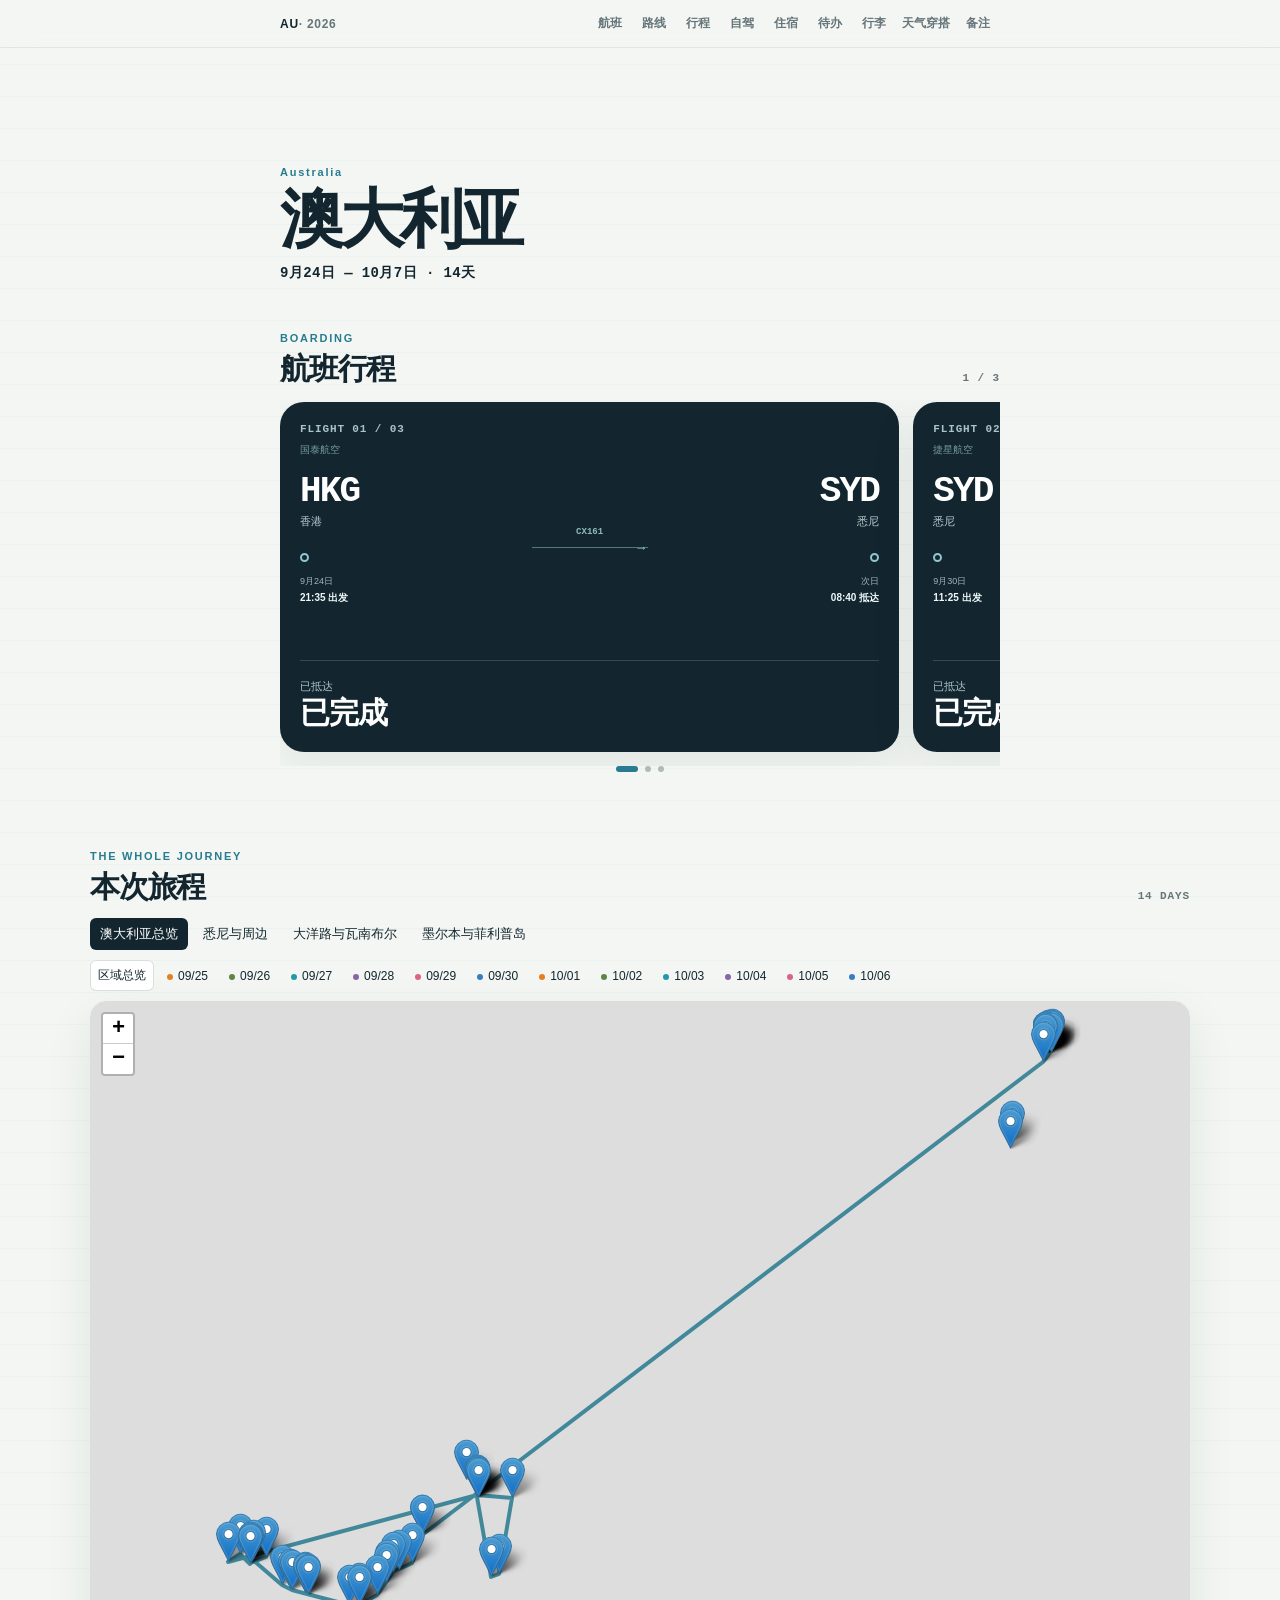
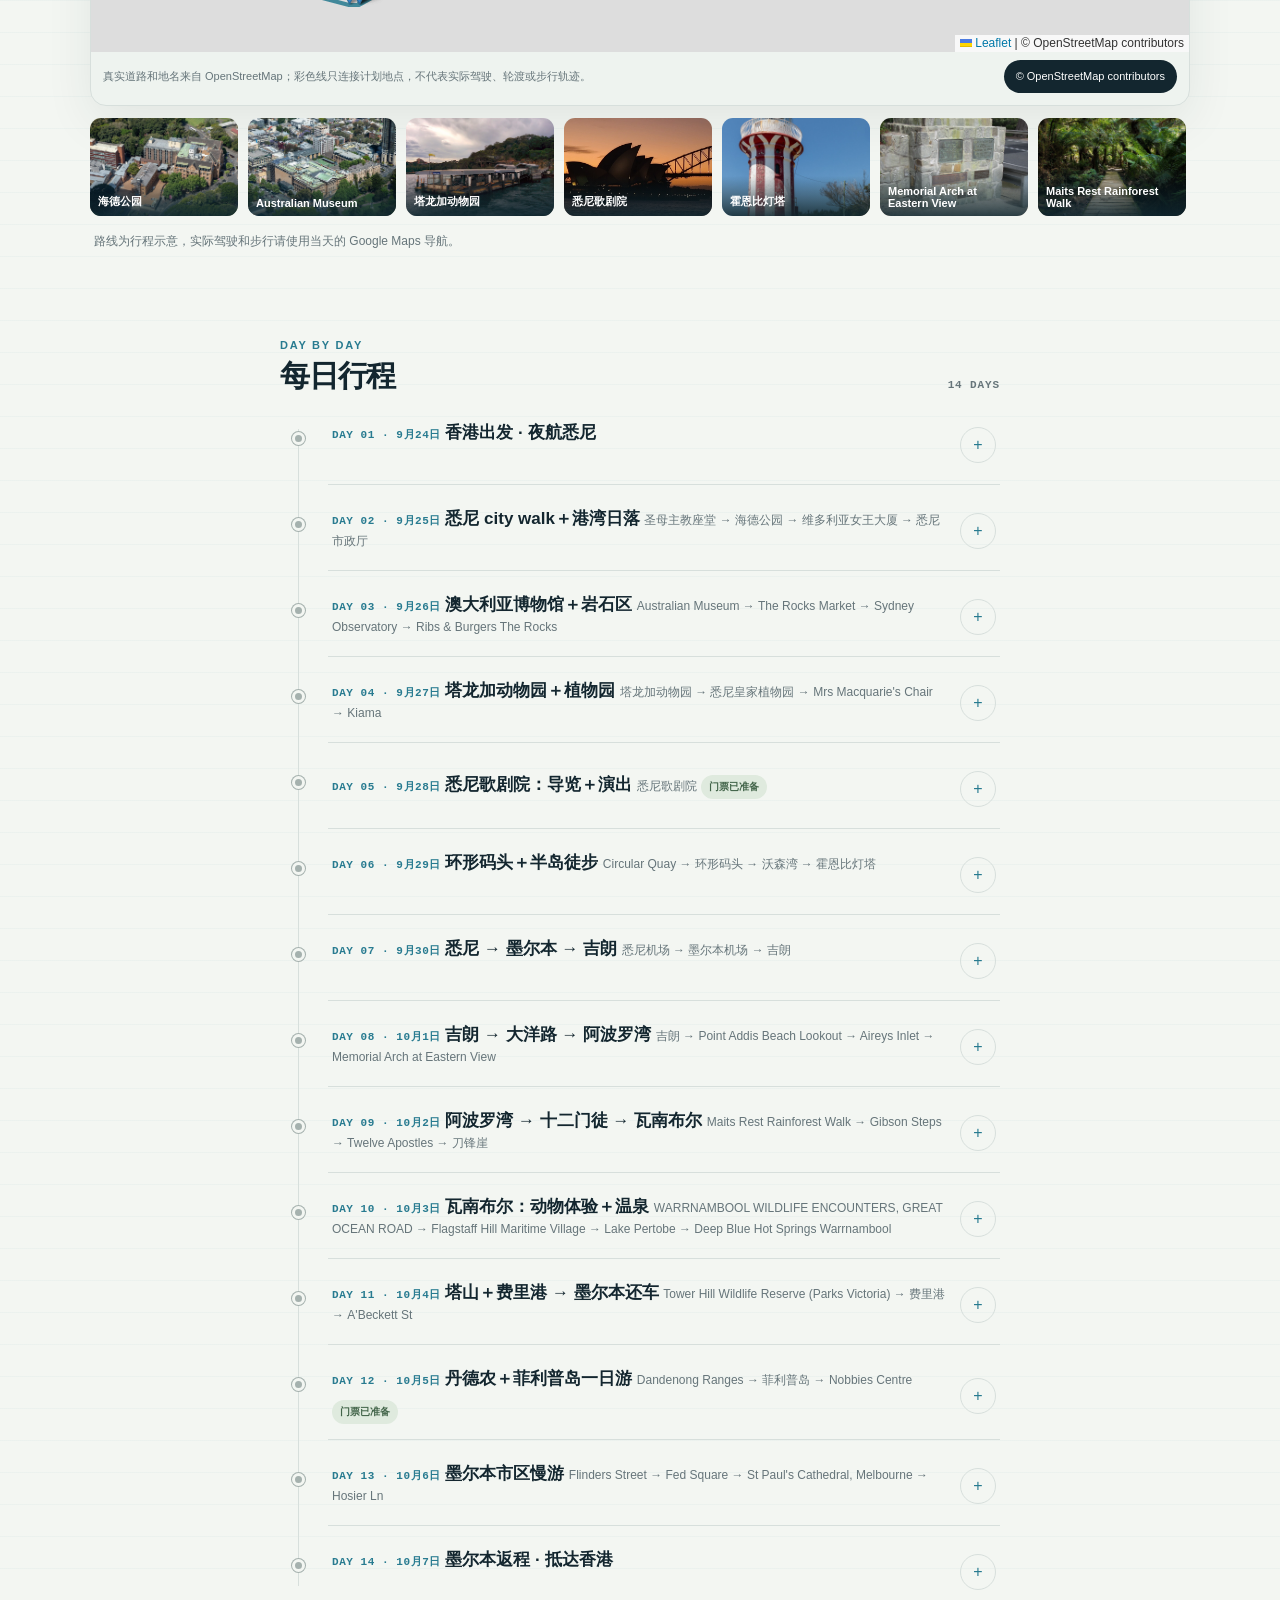
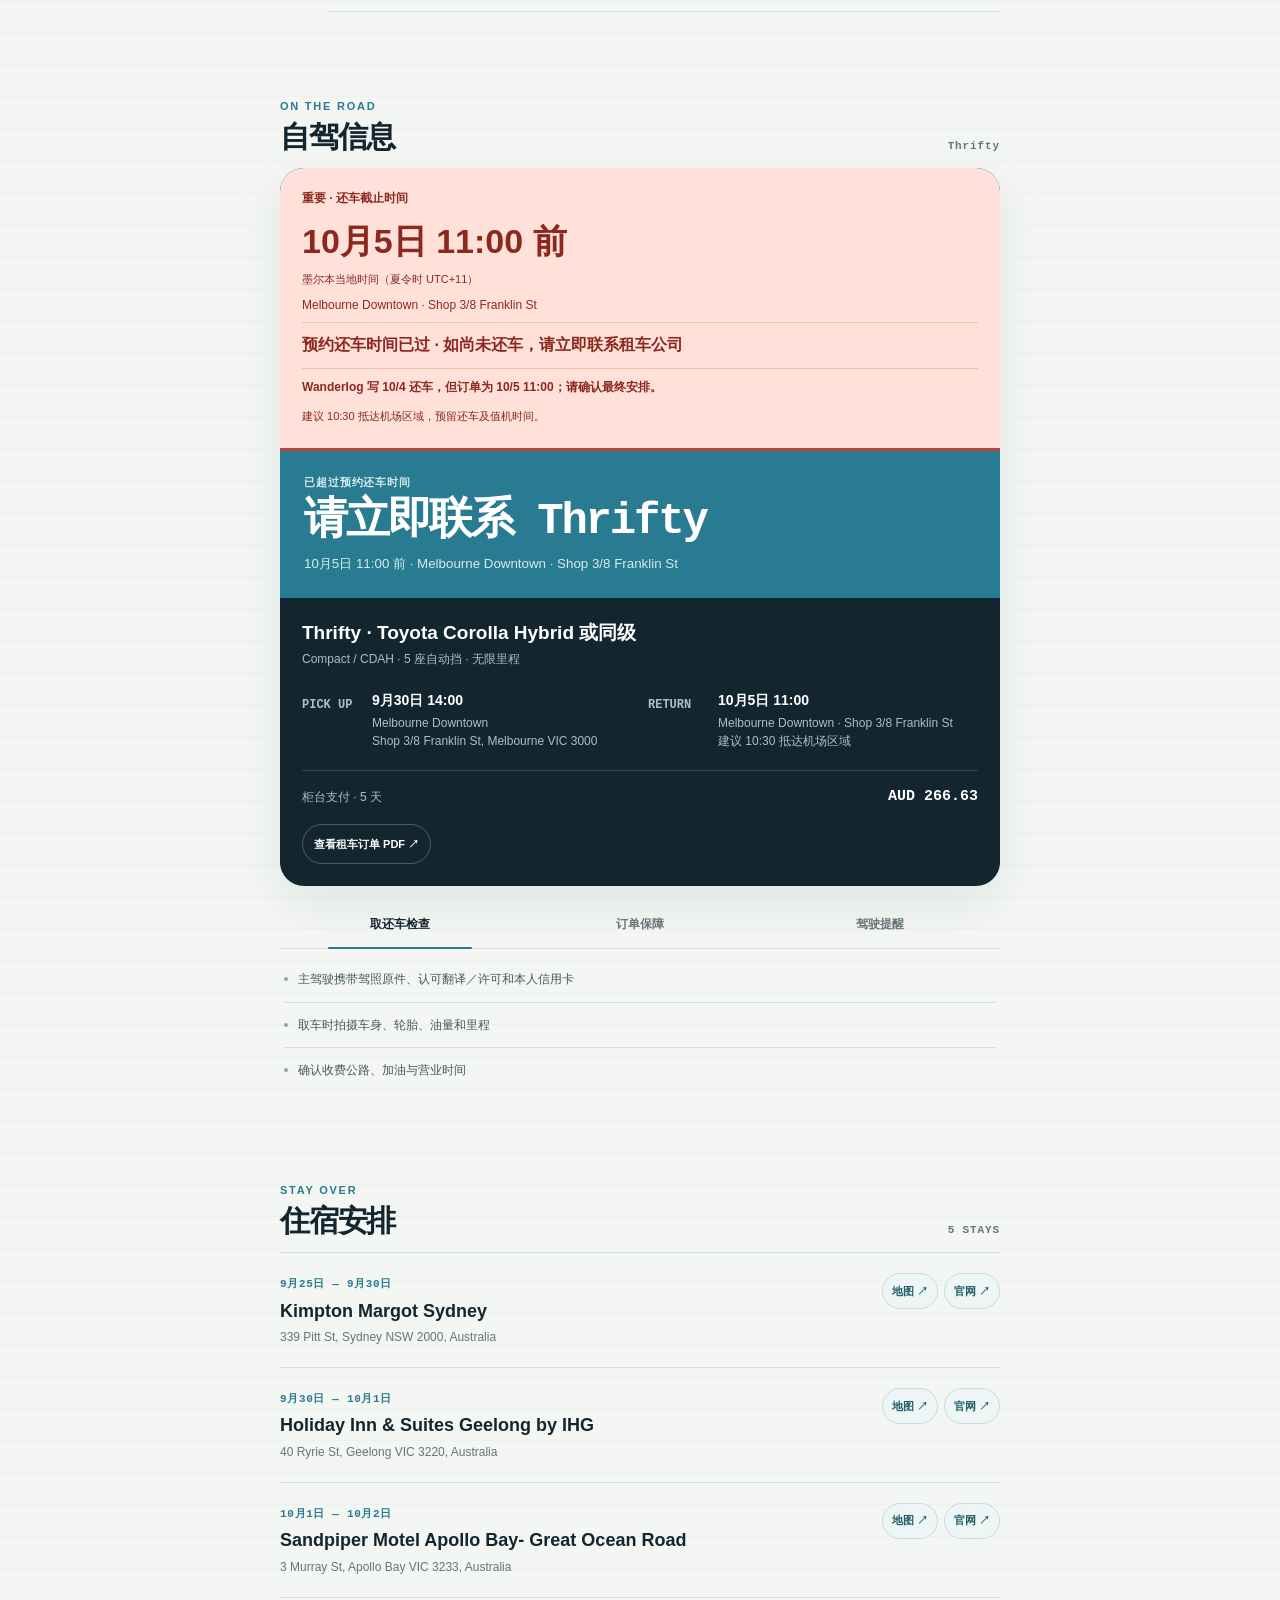
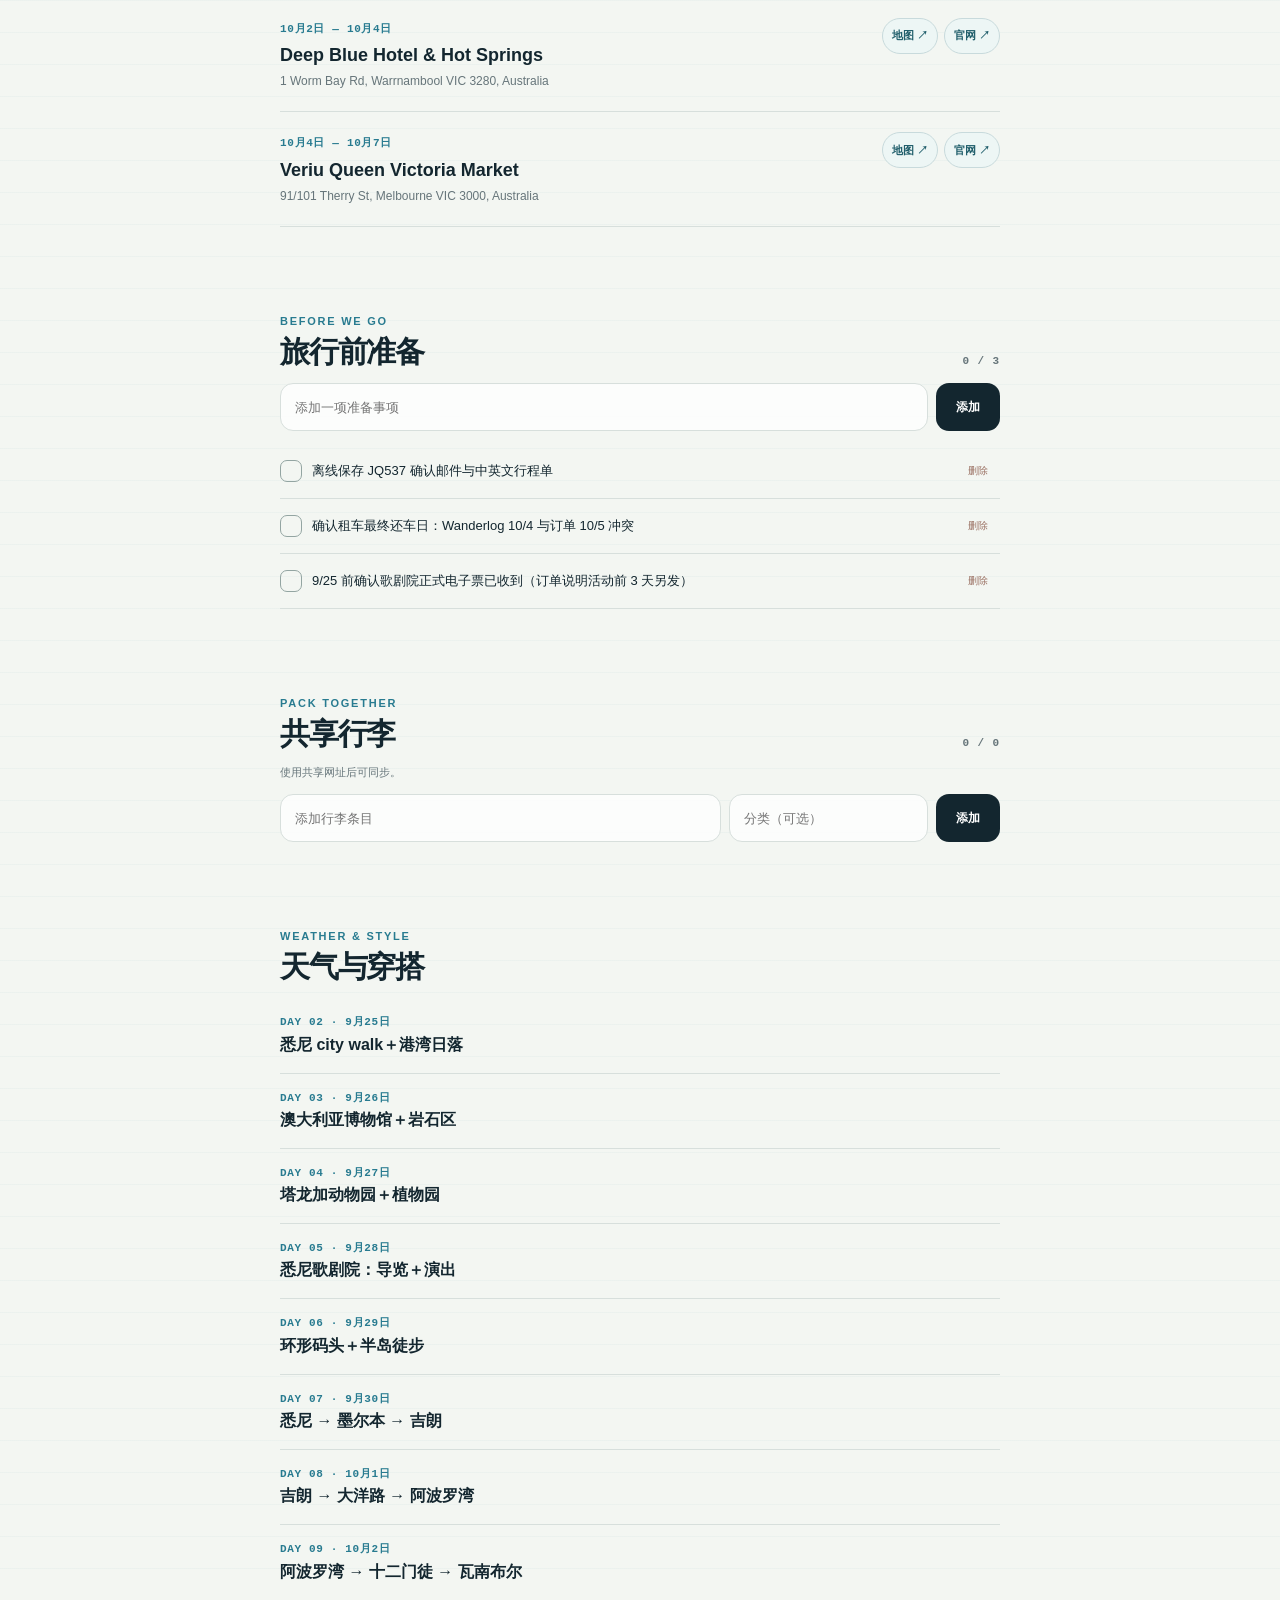
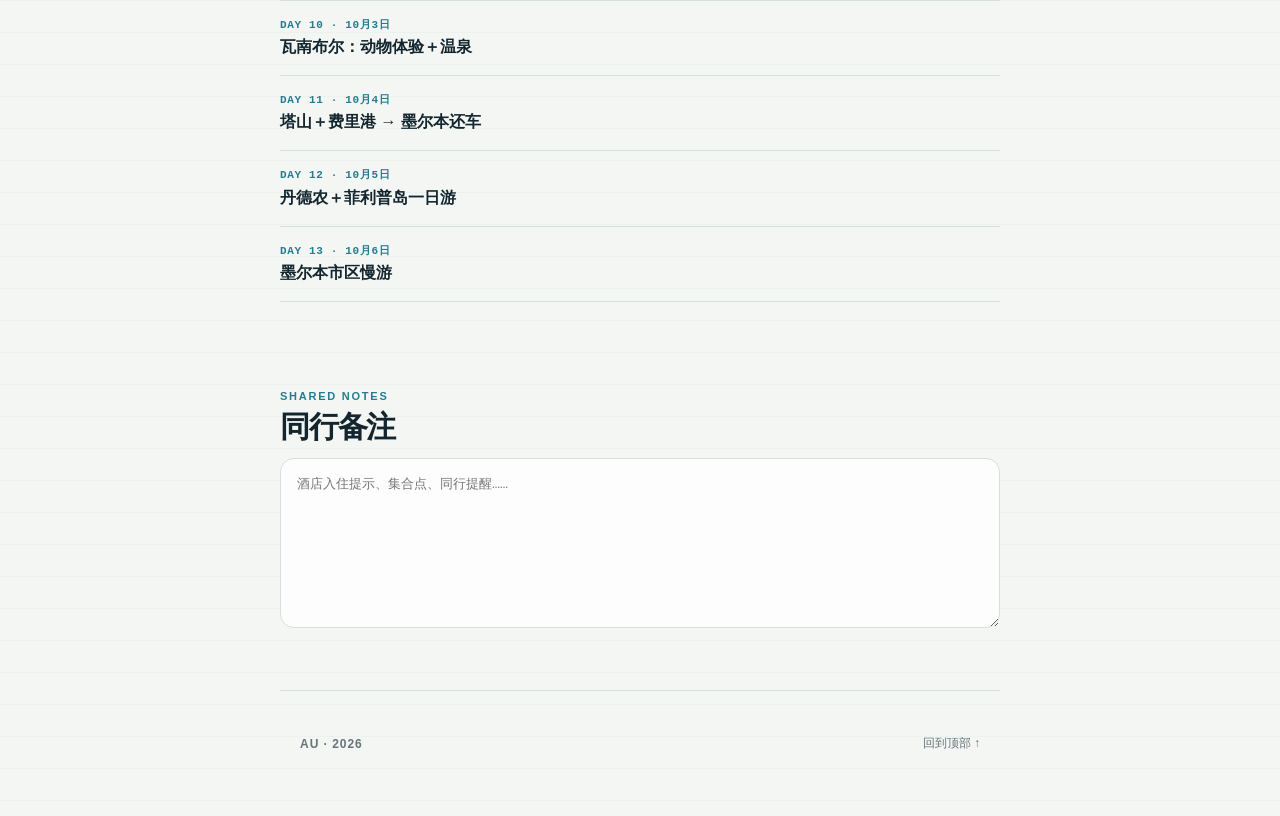
==== commit f8479f37: "Prioritize travel essentials and add real daily maps" ====
--- a/index.html
+++ b/index.html
@@ -10,9 +10,11 @@
   <meta name="apple-mobile-web-app-status-bar-style" content="default">
   <title>AI 旅行网页模板</title>
   <link rel="stylesheet" href="styles.css?v=20260915-7">
+  <link rel="stylesheet" href="vendor/leaflet/leaflet.css?v=1.9.4">
   <link rel="stylesheet" href="ledger.css?v=20260910-2">
   <script src="runtime-storage.js?v=20260914-3" defer></script>
   <script src="overview-map.js?v=20260915-1" defer></script>
+  <script src="vendor/leaflet/leaflet.js?v=1.9.4" defer></script>
   <script src="route-ui.js?v=20260915-7" defer></script>
   <script src="app.js?v=20260914-3" defer></script>
   <script src="ticket-pdf-preview.js?v=20260910-2" defer></script>
@@ -23,21 +25,10 @@
   <a class="skip-link" id="skip-link" href="#main">跳到主要内容</a>
   <header class="topbar" id="topbar">
     <a class="wordmark" id="wordmark" href="#top" aria-label="返回顶部"></a>
-    <nav class="primary-navigation" aria-label="主要模块">
-      <details class="travel-navigation" id="travel-navigation" hidden>
-        <summary id="travel-navigation-trigger">旅行信息</summary>
-        <div class="travel-navigation-menu" role="menu" aria-label="旅行信息栏目">
-          <a href="#flights" role="menuitem" data-module="flights" hidden>航班</a>
-          <a href="#route" role="menuitem" data-module="overview" hidden>路线</a>
-          <a href="#itinerary" role="menuitem" data-module="itinerary" hidden>行程</a>
-          <a href="#drive" role="menuitem" data-module="driving" hidden>自驾</a>
-          <a href="#prep" role="menuitem" data-module="todo" hidden>Todo</a>
-          <a href="#stays" role="menuitem">住宿</a>
-          <a href="#weather-extra" role="menuitem">天气与穿搭</a>
-          <a href="#packing-extra" role="menuitem">共享行李</a>
-          <a href="#notes-extra" role="menuitem">共享备注</a>
-        </div>
-      </details>
+    <nav class="primary-navigation" aria-label="旅行页面导航">
+      <div class="persistent-tabs" id="persistent-tabs">
+        <a href="#flights" data-module="flights" hidden>航班</a><a href="#route" data-module="overview" hidden>路线</a><a href="#itinerary" data-module="itinerary" hidden>行程</a><a href="#drive" data-module="driving" hidden>自驾</a><a href="#stays">住宿</a><a href="#prep" data-module="todo" hidden>待办</a><a href="#packing-extra">行李</a><a href="#weather-extra">天气穿搭</a><a href="#notes-extra">备注</a>
+      </div>
       <a class="primary-navigation__ledger" id="ledger-navigation-link" href="#ledger" data-module="ledger" hidden>记账</a>
     </nav>
   </header>
@@ -49,38 +40,8 @@
       <p class="hero__date" id="trip-date"></p>
     </section>
 
-    <section class="section stays-section" id="stays" aria-labelledby="stays-title">
-      <div class="section-heading"><div><p class="section-kicker">STAY OVER</p><h2 id="stays-title">住宿安排</h2></div><span class="soft-label" id="stay-count"></span></div>
-      <div class="stay-list" id="stay-list"></div>
-    </section>
-
-    <section class="section extra-section" id="weather-extra" aria-labelledby="weather-extra-title">
-      <div class="section-heading"><div><p class="section-kicker">WEATHER & STYLE</p><h2 id="weather-extra-title">天气与穿搭</h2></div></div>
-      <div id="clothing-list"></div>
-    </section>
-
-    <section class="section extra-section" id="packing-extra" aria-labelledby="packing-extra-title">
-      <div class="section-heading"><div><p class="section-kicker">PACK TOGETHER</p><h2 id="packing-extra-title">共享行李</h2></div><span class="soft-label" id="packing-progress">0 / 0</span></div>
-      <p class="sync-copy" id="packing-sync">正在读取共享清单…</p>
-      <form class="todo-form packing-add" id="packing-form"><input id="packing-input" maxlength="160" placeholder="添加行李条目" aria-label="行李条目"><input id="packing-category" maxlength="60" placeholder="分类（可选）" aria-label="行李分类"><button type="submit">添加</button></form>
-      <div id="packing-list"></div>
-    </section>
-
-    <section class="section extra-section" id="notes-extra" aria-labelledby="notes-extra-title">
-      <div class="section-heading"><div><p class="section-kicker">SHARED NOTES</p><h2 id="notes-extra-title">同行备注</h2></div></div>
-      <textarea id="shared-notes" maxlength="12000" placeholder="酒店入住提示、集合点、同行提醒……"></textarea><p class="sync-copy" id="notes-sync"></p>
-    </section>
-
     <section class="section flights-section" id="flights" aria-labelledby="flights-title" data-module="flights" hidden>
-      <div class="section-heading">
-        <div>
-          <p class="section-kicker">BOARDING</p>
-          <h2 id="flights-title">航班行程</h2>
-        </div>
-        <p class="section-index" id="flight-index" aria-live="polite">1 / 3</p>
-      </div>
-      <div class="flight-carousel" id="flight-carousel" aria-label="航班卡片，可左右滑动"></div>
-      <div class="carousel-dots" id="flight-dots" aria-hidden="true"></div>
+      <div class="section-heading"><div><p class="section-kicker">BOARDING</p><h2 id="flights-title">航班行程</h2></div><p class="section-index" id="flight-index" aria-live="polite">1 / 3</p></div><div class="flight-carousel" id="flight-carousel" aria-label="航班卡片，可左右滑动"></div><div class="carousel-dots" id="flight-dots" aria-hidden="true"></div>
     </section>
 
     <section class="section route-section" id="route" aria-labelledby="route-title" data-module="overview" hidden>
@@ -118,6 +79,11 @@
       <div class="accordion-stack" id="drive-notes"></div>
     </section>
 
+    <section class="section stays-section" id="stays" aria-labelledby="stays-title">
+      <div class="section-heading"><div><p class="section-kicker">STAY OVER</p><h2 id="stays-title">住宿安排</h2></div><span class="soft-label" id="stay-count"></span></div>
+      <div class="stay-list" id="stay-list"></div>
+    </section>
+
     <section class="section prep-section" id="prep" aria-labelledby="prep-title" data-module="todo" hidden>
       <div class="section-heading">
         <div>
@@ -131,6 +97,23 @@
         <button type="submit">添加</button>
       </form>
       <div class="todo-list" id="todo-list"></div>
+    </section>
+
+    <section class="section extra-section" id="packing-extra" aria-labelledby="packing-extra-title">
+      <div class="section-heading"><div><p class="section-kicker">PACK TOGETHER</p><h2 id="packing-extra-title">共享行李</h2></div><span class="soft-label" id="packing-progress">0 / 0</span></div>
+      <p class="sync-copy" id="packing-sync">正在读取共享清单…</p>
+      <form class="todo-form packing-add" id="packing-form"><input id="packing-input" maxlength="160" placeholder="添加行李条目" aria-label="行李条目"><input id="packing-category" maxlength="60" placeholder="分类（可选）" aria-label="行李分类"><button type="submit">添加</button></form>
+      <div id="packing-list"></div>
+    </section>
+
+    <section class="section extra-section" id="weather-extra" aria-labelledby="weather-extra-title">
+      <div class="section-heading"><div><p class="section-kicker">WEATHER & STYLE</p><h2 id="weather-extra-title">天气与穿搭</h2></div></div>
+      <div id="clothing-list"></div>
+    </section>
+
+    <section class="section extra-section" id="notes-extra" aria-labelledby="notes-extra-title">
+      <div class="section-heading"><div><p class="section-kicker">SHARED NOTES</p><h2 id="notes-extra-title">同行备注</h2></div></div>
+      <textarea id="shared-notes" maxlength="12000" placeholder="酒店入住提示、集合点、同行提醒……"></textarea><p class="sync-copy" id="notes-sync"></p>
     </section>
 
     <footer class="footer">
--- a/styles.css
+++ b/styles.css
@@ -66,6 +66,11 @@
 .wordmark { min-height: 44px; display: inline-flex; align-items: center; text-decoration: none; font-weight: 800; letter-spacing: 0.06em; font-size: 12px; }
 .wordmark span { color: var(--muted); font-weight: 600; }
 .topbar nav { display: flex; gap: 2px; }
+.primary-navigation { min-width:0;flex:1;justify-content:flex-end; }
+.persistent-tabs { display:flex;max-width:min(100%,850px);overflow-x:auto;overscroll-behavior-x:contain;scrollbar-width:none; }
+.persistent-tabs::-webkit-scrollbar { display:none; }
+.persistent-tabs a { white-space:nowrap; }
+.persistent-tabs a[aria-current="location"] { color:var(--ink);box-shadow:inset 0 -2px var(--lake); }
 .topbar nav a {
   min-width: 44px;
   min-height: 44px;
@@ -154,6 +159,11 @@
 .route-map-button img { width: 100%; height: auto; }
 .route-map-button span { position: absolute; right: 12px; bottom: 12px; padding: 9px 12px; border-radius: 999px; color: white; background: rgba(19,38,47,.86); font-size: 11px; font-weight: 700; backdrop-filter: blur(8px); }
 .route-caption { margin: 12px 4px 0; color: var(--muted); font-size: 12px; line-height: 1.6; }
+.real-map-block { overflow:hidden;border:1px solid var(--line);border-radius:16px;background:#eef3ef;box-shadow:var(--shadow); }
+.real-map-canvas { height:clamp(420px,62vw,650px);width:100%;background:#e5ece8; }
+.real-map-popup-photo { width:220px;height:120px;object-fit:cover;margin:-14px -20px 10px;max-width:calc(100% + 40px); }
+.leaflet-popup-content strong { font-size:14px; }
+.leaflet-popup-content a { color:#185f82; }
 
 .timeline { position: relative; }
 .timeline::before { content: ""; position: absolute; left: 18px; top: 22px; bottom: 26px; width: 1px; background: var(--line); }
--- a/vendor/leaflet/leaflet.css
+++ b/vendor/leaflet/leaflet.css
@@ -0,0 +1,661 @@
+/* required styles */
+
+.leaflet-pane,
+.leaflet-tile,
+.leaflet-marker-icon,
+.leaflet-marker-shadow,
+.leaflet-tile-container,
+.leaflet-pane > svg,
+.leaflet-pane > canvas,
+.leaflet-zoom-box,
+.leaflet-image-layer,
+.leaflet-layer {
+	position: absolute;
+	left: 0;
+	top: 0;
+	}
+.leaflet-container {
+	overflow: hidden;
+	}
+.leaflet-tile,
+.leaflet-marker-icon,
+.leaflet-marker-shadow {
+	-webkit-user-select: none;
+	   -moz-user-select: none;
+	        user-select: none;
+	  -webkit-user-drag: none;
+	}
+/* Prevents IE11 from highlighting tiles in blue */
+.leaflet-tile::selection {
+	background: transparent;
+}
+/* Safari renders non-retina tile on retina better with this, but Chrome is worse */
+.leaflet-safari .leaflet-tile {
+	image-rendering: -webkit-optimize-contrast;
+	}
+/* hack that prevents hw layers "stretching" when loading new tiles */
+.leaflet-safari .leaflet-tile-container {
+	width: 1600px;
+	height: 1600px;
+	-webkit-transform-origin: 0 0;
+	}
+.leaflet-marker-icon,
+.leaflet-marker-shadow {
+	display: block;
+	}
+/* .leaflet-container svg: reset svg max-width decleration shipped in Joomla! (joomla.org) 3.x */
+/* .leaflet-container img: map is broken in FF if you have max-width: 100% on tiles */
+.leaflet-container .leaflet-overlay-pane svg {
+	max-width: none !important;
+	max-height: none !important;
+	}
+.leaflet-container .leaflet-marker-pane img,
+.leaflet-container .leaflet-shadow-pane img,
+.leaflet-container .leaflet-tile-pane img,
+.leaflet-container img.leaflet-image-layer,
+.leaflet-container .leaflet-tile {
+	max-width: none !important;
+	max-height: none !important;
+	width: auto;
+	padding: 0;
+	}
+
+.leaflet-container img.leaflet-tile {
+	/* See: https://bugs.chromium.org/p/chromium/issues/detail?id=600120 */
+	mix-blend-mode: plus-lighter;
+}
+
+.leaflet-container.leaflet-touch-zoom {
+	-ms-touch-action: pan-x pan-y;
+	touch-action: pan-x pan-y;
+	}
+.leaflet-container.leaflet-touch-drag {
+	-ms-touch-action: pinch-zoom;
+	/* Fallback for FF which doesn't support pinch-zoom */
+	touch-action: none;
+	touch-action: pinch-zoom;
+}
+.leaflet-container.leaflet-touch-drag.leaflet-touch-zoom {
+	-ms-touch-action: none;
+	touch-action: none;
+}
+.leaflet-container {
+	-webkit-tap-highlight-color: transparent;
+}
+.leaflet-container a {
+	-webkit-tap-highlight-color: rgba(51, 181, 229, 0.4);
+}
+.leaflet-tile {
+	filter: inherit;
+	visibility: hidden;
+	}
+.leaflet-tile-loaded {
+	visibility: inherit;
+	}
+.leaflet-zoom-box {
+	width: 0;
+	height: 0;
+	-moz-box-sizing: border-box;
+	     box-sizing: border-box;
+	z-index: 800;
+	}
+/* workaround for https://bugzilla.mozilla.org/show_bug.cgi?id=888319 */
+.leaflet-overlay-pane svg {
+	-moz-user-select: none;
+	}
+
+.leaflet-pane         { z-index: 400; }
+
+.leaflet-tile-pane    { z-index: 200; }
+.leaflet-overlay-pane { z-index: 400; }
+.leaflet-shadow-pane  { z-index: 500; }
+.leaflet-marker-pane  { z-index: 600; }
+.leaflet-tooltip-pane   { z-index: 650; }
+.leaflet-popup-pane   { z-index: 700; }
+
+.leaflet-map-pane canvas { z-index: 100; }
+.leaflet-map-pane svg    { z-index: 200; }
+
+.leaflet-vml-shape {
+	width: 1px;
+	height: 1px;
+	}
+.lvml {
+	behavior: url(#default#VML);
+	display: inline-block;
+	position: absolute;
+	}
+
+
+/* control positioning */
+
+.leaflet-control {
+	position: relative;
+	z-index: 800;
+	pointer-events: visiblePainted; /* IE 9-10 doesn't have auto */
+	pointer-events: auto;
+	}
+.leaflet-top,
+.leaflet-bottom {
+	position: absolute;
+	z-index: 1000;
+	pointer-events: none;
+	}
+.leaflet-top {
+	top: 0;
+	}
+.leaflet-right {
+	right: 0;
+	}
+.leaflet-bottom {
+	bottom: 0;
+	}
+.leaflet-left {
+	left: 0;
+	}
+.leaflet-control {
+	float: left;
+	clear: both;
+	}
+.leaflet-right .leaflet-control {
+	float: right;
+	}
+.leaflet-top .leaflet-control {
+	margin-top: 10px;
+	}
+.leaflet-bottom .leaflet-control {
+	margin-bottom: 10px;
+	}
+.leaflet-left .leaflet-control {
+	margin-left: 10px;
+	}
+.leaflet-right .leaflet-control {
+	margin-right: 10px;
+	}
+
+
+/* zoom and fade animations */
+
+.leaflet-fade-anim .leaflet-popup {
+	opacity: 0;
+	-webkit-transition: opacity 0.2s linear;
+	   -moz-transition: opacity 0.2s linear;
+	        transition: opacity 0.2s linear;
+	}
+.leaflet-fade-anim .leaflet-map-pane .leaflet-popup {
+	opacity: 1;
+	}
+.leaflet-zoom-animated {
+	-webkit-transform-origin: 0 0;
+	    -ms-transform-origin: 0 0;
+	        transform-origin: 0 0;
+	}
+svg.leaflet-zoom-animated {
+	will-change: transform;
+}
+
+.leaflet-zoom-anim .leaflet-zoom-animated {
+	-webkit-transition: -webkit-transform 0.25s cubic-bezier(0,0,0.25,1);
+	   -moz-transition:    -moz-transform 0.25s cubic-bezier(0,0,0.25,1);
+	        transition:         transform 0.25s cubic-bezier(0,0,0.25,1);
+	}
+.leaflet-zoom-anim .leaflet-tile,
+.leaflet-pan-anim .leaflet-tile {
+	-webkit-transition: none;
+	   -moz-transition: none;
+	        transition: none;
+	}
+
+.leaflet-zoom-anim .leaflet-zoom-hide {
+	visibility: hidden;
+	}
+
+
+/* cursors */
+
+.leaflet-interactive {
+	cursor: pointer;
+	}
+.leaflet-grab {
+	cursor: -webkit-grab;
+	cursor:    -moz-grab;
+	cursor:         grab;
+	}
+.leaflet-crosshair,
+.leaflet-crosshair .leaflet-interactive {
+	cursor: crosshair;
+	}
+.leaflet-popup-pane,
+.leaflet-control {
+	cursor: auto;
+	}
+.leaflet-dragging .leaflet-grab,
+.leaflet-dragging .leaflet-grab .leaflet-interactive,
+.leaflet-dragging .leaflet-marker-draggable {
+	cursor: move;
+	cursor: -webkit-grabbing;
+	cursor:    -moz-grabbing;
+	cursor:         grabbing;
+	}
+
+/* marker & overlays interactivity */
+.leaflet-marker-icon,
+.leaflet-marker-shadow,
+.leaflet-image-layer,
+.leaflet-pane > svg path,
+.leaflet-tile-container {
+	pointer-events: none;
+	}
+
+.leaflet-marker-icon.leaflet-interactive,
+.leaflet-image-layer.leaflet-interactive,
+.leaflet-pane > svg path.leaflet-interactive,
+svg.leaflet-image-layer.leaflet-interactive path {
+	pointer-events: visiblePainted; /* IE 9-10 doesn't have auto */
+	pointer-events: auto;
+	}
+
+/* visual tweaks */
+
+.leaflet-container {
+	background: #ddd;
+	outline-offset: 1px;
+	}
+.leaflet-container a {
+	color: #0078A8;
+	}
+.leaflet-zoom-box {
+	border: 2px dotted #38f;
+	background: rgba(255,255,255,0.5);
+	}
+
+
+/* general typography */
+.leaflet-container {
+	font-family: "Helvetica Neue", Arial, Helvetica, sans-serif;
+	font-size: 12px;
+	font-size: 0.75rem;
+	line-height: 1.5;
+	}
+
+
+/* general toolbar styles */
+
+.leaflet-bar {
+	box-shadow: 0 1px 5px rgba(0,0,0,0.65);
+	border-radius: 4px;
+	}
+.leaflet-bar a {
+	background-color: #fff;
+	border-bottom: 1px solid #ccc;
+	width: 26px;
+	height: 26px;
+	line-height: 26px;
+	display: block;
+	text-align: center;
+	text-decoration: none;
+	color: black;
+	}
+.leaflet-bar a,
+.leaflet-control-layers-toggle {
+	background-position: 50% 50%;
+	background-repeat: no-repeat;
+	display: block;
+	}
+.leaflet-bar a:hover,
+.leaflet-bar a:focus {
+	background-color: #f4f4f4;
+	}
+.leaflet-bar a:first-child {
+	border-top-left-radius: 4px;
+	border-top-right-radius: 4px;
+	}
+.leaflet-bar a:last-child {
+	border-bottom-left-radius: 4px;
+	border-bottom-right-radius: 4px;
+	border-bottom: none;
+	}
+.leaflet-bar a.leaflet-disabled {
+	cursor: default;
+	background-color: #f4f4f4;
+	color: #bbb;
+	}
+
+.leaflet-touch .leaflet-bar a {
+	width: 30px;
+	height: 30px;
+	line-height: 30px;
+	}
+.leaflet-touch .leaflet-bar a:first-child {
+	border-top-left-radius: 2px;
+	border-top-right-radius: 2px;
+	}
+.leaflet-touch .leaflet-bar a:last-child {
+	border-bottom-left-radius: 2px;
+	border-bottom-right-radius: 2px;
+	}
+
+/* zoom control */
+
+.leaflet-control-zoom-in,
+.leaflet-control-zoom-out {
+	font: bold 18px 'Lucida Console', Monaco, monospace;
+	text-indent: 1px;
+	}
+
+.leaflet-touch .leaflet-control-zoom-in, .leaflet-touch .leaflet-control-zoom-out  {
+	font-size: 22px;
+	}
+
+
+/* layers control */
+
+.leaflet-control-layers {
+	box-shadow: 0 1px 5px rgba(0,0,0,0.4);
+	background: #fff;
+	border-radius: 5px;
+	}
+.leaflet-control-layers-toggle {
+	background-image: url(images/layers.png);
+	width: 36px;
+	height: 36px;
+	}
+.leaflet-retina .leaflet-control-layers-toggle {
+	background-image: url(images/layers-2x.png);
+	background-size: 26px 26px;
+	}
+.leaflet-touch .leaflet-control-layers-toggle {
+	width: 44px;
+	height: 44px;
+	}
+.leaflet-control-layers .leaflet-control-layers-list,
+.leaflet-control-layers-expanded .leaflet-control-layers-toggle {
+	display: none;
+	}
+.leaflet-control-layers-expanded .leaflet-control-layers-list {
+	display: block;
+	position: relative;
+	}
+.leaflet-control-layers-expanded {
+	padding: 6px 10px 6px 6px;
+	color: #333;
+	background: #fff;
+	}
+.leaflet-control-layers-scrollbar {
+	overflow-y: scroll;
+	overflow-x: hidden;
+	padding-right: 5px;
+	}
+.leaflet-control-layers-selector {
+	margin-top: 2px;
+	position: relative;
+	top: 1px;
+	}
+.leaflet-control-layers label {
+	display: block;
+	font-size: 13px;
+	font-size: 1.08333em;
+	}
+.leaflet-control-layers-separator {
+	height: 0;
+	border-top: 1px solid #ddd;
+	margin: 5px -10px 5px -6px;
+	}
+
+/* Default icon URLs */
+.leaflet-default-icon-path { /* used only in path-guessing heuristic, see L.Icon.Default */
+	background-image: url(images/marker-icon.png);
+	}
+
+
+/* attribution and scale controls */
+
+.leaflet-container .leaflet-control-attribution {
+	background: #fff;
+	background: rgba(255, 255, 255, 0.8);
+	margin: 0;
+	}
+.leaflet-control-attribution,
+.leaflet-control-scale-line {
+	padding: 0 5px;
+	color: #333;
+	line-height: 1.4;
+	}
+.leaflet-control-attribution a {
+	text-decoration: none;
+	}
+.leaflet-control-attribution a:hover,
+.leaflet-control-attribution a:focus {
+	text-decoration: underline;
+	}
+.leaflet-attribution-flag {
+	display: inline !important;
+	vertical-align: baseline !important;
+	width: 1em;
+	height: 0.6669em;
+	}
+.leaflet-left .leaflet-control-scale {
+	margin-left: 5px;
+	}
+.leaflet-bottom .leaflet-control-scale {
+	margin-bottom: 5px;
+	}
+.leaflet-control-scale-line {
+	border: 2px solid #777;
+	border-top: none;
+	line-height: 1.1;
+	padding: 2px 5px 1px;
+	white-space: nowrap;
+	-moz-box-sizing: border-box;
+	     box-sizing: border-box;
+	background: rgba(255, 255, 255, 0.8);
+	text-shadow: 1px 1px #fff;
+	}
+.leaflet-control-scale-line:not(:first-child) {
+	border-top: 2px solid #777;
+	border-bottom: none;
+	margin-top: -2px;
+	}
+.leaflet-control-scale-line:not(:first-child):not(:last-child) {
+	border-bottom: 2px solid #777;
+	}
+
+.leaflet-touch .leaflet-control-attribution,
+.leaflet-touch .leaflet-control-layers,
+.leaflet-touch .leaflet-bar {
+	box-shadow: none;
+	}
+.leaflet-touch .leaflet-control-layers,
+.leaflet-touch .leaflet-bar {
+	border: 2px solid rgba(0,0,0,0.2);
+	background-clip: padding-box;
+	}
+
+
+/* popup */
+
+.leaflet-popup {
+	position: absolute;
+	text-align: center;
+	margin-bottom: 20px;
+	}
+.leaflet-popup-content-wrapper {
+	padding: 1px;
+	text-align: left;
+	border-radius: 12px;
+	}
+.leaflet-popup-content {
+	margin: 13px 24px 13px 20px;
+	line-height: 1.3;
+	font-size: 13px;
+	font-size: 1.08333em;
+	min-height: 1px;
+	}
+.leaflet-popup-content p {
+	margin: 17px 0;
+	margin: 1.3em 0;
+	}
+.leaflet-popup-tip-container {
+	width: 40px;
+	height: 20px;
+	position: absolute;
+	left: 50%;
+	margin-top: -1px;
+	margin-left: -20px;
+	overflow: hidden;
+	pointer-events: none;
+	}
+.leaflet-popup-tip {
+	width: 17px;
+	height: 17px;
+	padding: 1px;
+
+	margin: -10px auto 0;
+	pointer-events: auto;
+
+	-webkit-transform: rotate(45deg);
+	   -moz-transform: rotate(45deg);
+	    -ms-transform: rotate(45deg);
+	        transform: rotate(45deg);
+	}
+.leaflet-popup-content-wrapper,
+.leaflet-popup-tip {
+	background: white;
+	color: #333;
+	box-shadow: 0 3px 14px rgba(0,0,0,0.4);
+	}
+.leaflet-container a.leaflet-popup-close-button {
+	position: absolute;
+	top: 0;
+	right: 0;
+	border: none;
+	text-align: center;
+	width: 24px;
+	height: 24px;
+	font: 16px/24px Tahoma, Verdana, sans-serif;
+	color: #757575;
+	text-decoration: none;
+	background: transparent;
+	}
+.leaflet-container a.leaflet-popup-close-button:hover,
+.leaflet-container a.leaflet-popup-close-button:focus {
+	color: #585858;
+	}
+.leaflet-popup-scrolled {
+	overflow: auto;
+	}
+
+.leaflet-oldie .leaflet-popup-content-wrapper {
+	-ms-zoom: 1;
+	}
+.leaflet-oldie .leaflet-popup-tip {
+	width: 24px;
+	margin: 0 auto;
+
+	-ms-filter: "progid:DXImageTransform.Microsoft.Matrix(M11=0.70710678, M12=0.70710678, M21=-0.70710678, M22=0.70710678)";
+	filter: progid:DXImageTransform.Microsoft.Matrix(M11=0.70710678, M12=0.70710678, M21=-0.70710678, M22=0.70710678);
+	}
+
+.leaflet-oldie .leaflet-control-zoom,
+.leaflet-oldie .leaflet-control-layers,
+.leaflet-oldie .leaflet-popup-content-wrapper,
+.leaflet-oldie .leaflet-popup-tip {
+	border: 1px solid #999;
+	}
+
+
+/* div icon */
+
+.leaflet-div-icon {
+	background: #fff;
+	border: 1px solid #666;
+	}
+
+
+/* Tooltip */
+/* Base styles for the element that has a tooltip */
+.leaflet-tooltip {
+	position: absolute;
+	padding: 6px;
+	background-color: #fff;
+	border: 1px solid #fff;
+	border-radius: 3px;
+	color: #222;
+	white-space: nowrap;
+	-webkit-user-select: none;
+	-moz-user-select: none;
+	-ms-user-select: none;
+	user-select: none;
+	pointer-events: none;
+	box-shadow: 0 1px 3px rgba(0,0,0,0.4);
+	}
+.leaflet-tooltip.leaflet-interactive {
+	cursor: pointer;
+	pointer-events: auto;
+	}
+.leaflet-tooltip-top:before,
+.leaflet-tooltip-bottom:before,
+.leaflet-tooltip-left:before,
+.leaflet-tooltip-right:before {
+	position: absolute;
+	pointer-events: none;
+	border: 6px solid transparent;
+	background: transparent;
+	content: "";
+	}
+
+/* Directions */
+
+.leaflet-tooltip-bottom {
+	margin-top: 6px;
+}
+.leaflet-tooltip-top {
+	margin-top: -6px;
+}
+.leaflet-tooltip-bottom:before,
+.leaflet-tooltip-top:before {
+	left: 50%;
+	margin-left: -6px;
+	}
+.leaflet-tooltip-top:before {
+	bottom: 0;
+	margin-bottom: -12px;
+	border-top-color: #fff;
+	}
+.leaflet-tooltip-bottom:before {
+	top: 0;
+	margin-top: -12px;
+	margin-left: -6px;
+	border-bottom-color: #fff;
+	}
+.leaflet-tooltip-left {
+	margin-left: -6px;
+}
+.leaflet-tooltip-right {
+	margin-left: 6px;
+}
+.leaflet-tooltip-left:before,
+.leaflet-tooltip-right:before {
+	top: 50%;
+	margin-top: -6px;
+	}
+.leaflet-tooltip-left:before {
+	right: 0;
+	margin-right: -12px;
+	border-left-color: #fff;
+	}
+.leaflet-tooltip-right:before {
+	left: 0;
+	margin-left: -12px;
+	border-right-color: #fff;
+	}
+
+/* Printing */
+
+@media print {
+	/* Prevent printers from removing background-images of controls. */
+	.leaflet-control {
+		-webkit-print-color-adjust: exact;
+		print-color-adjust: exact;
+		}
+	}
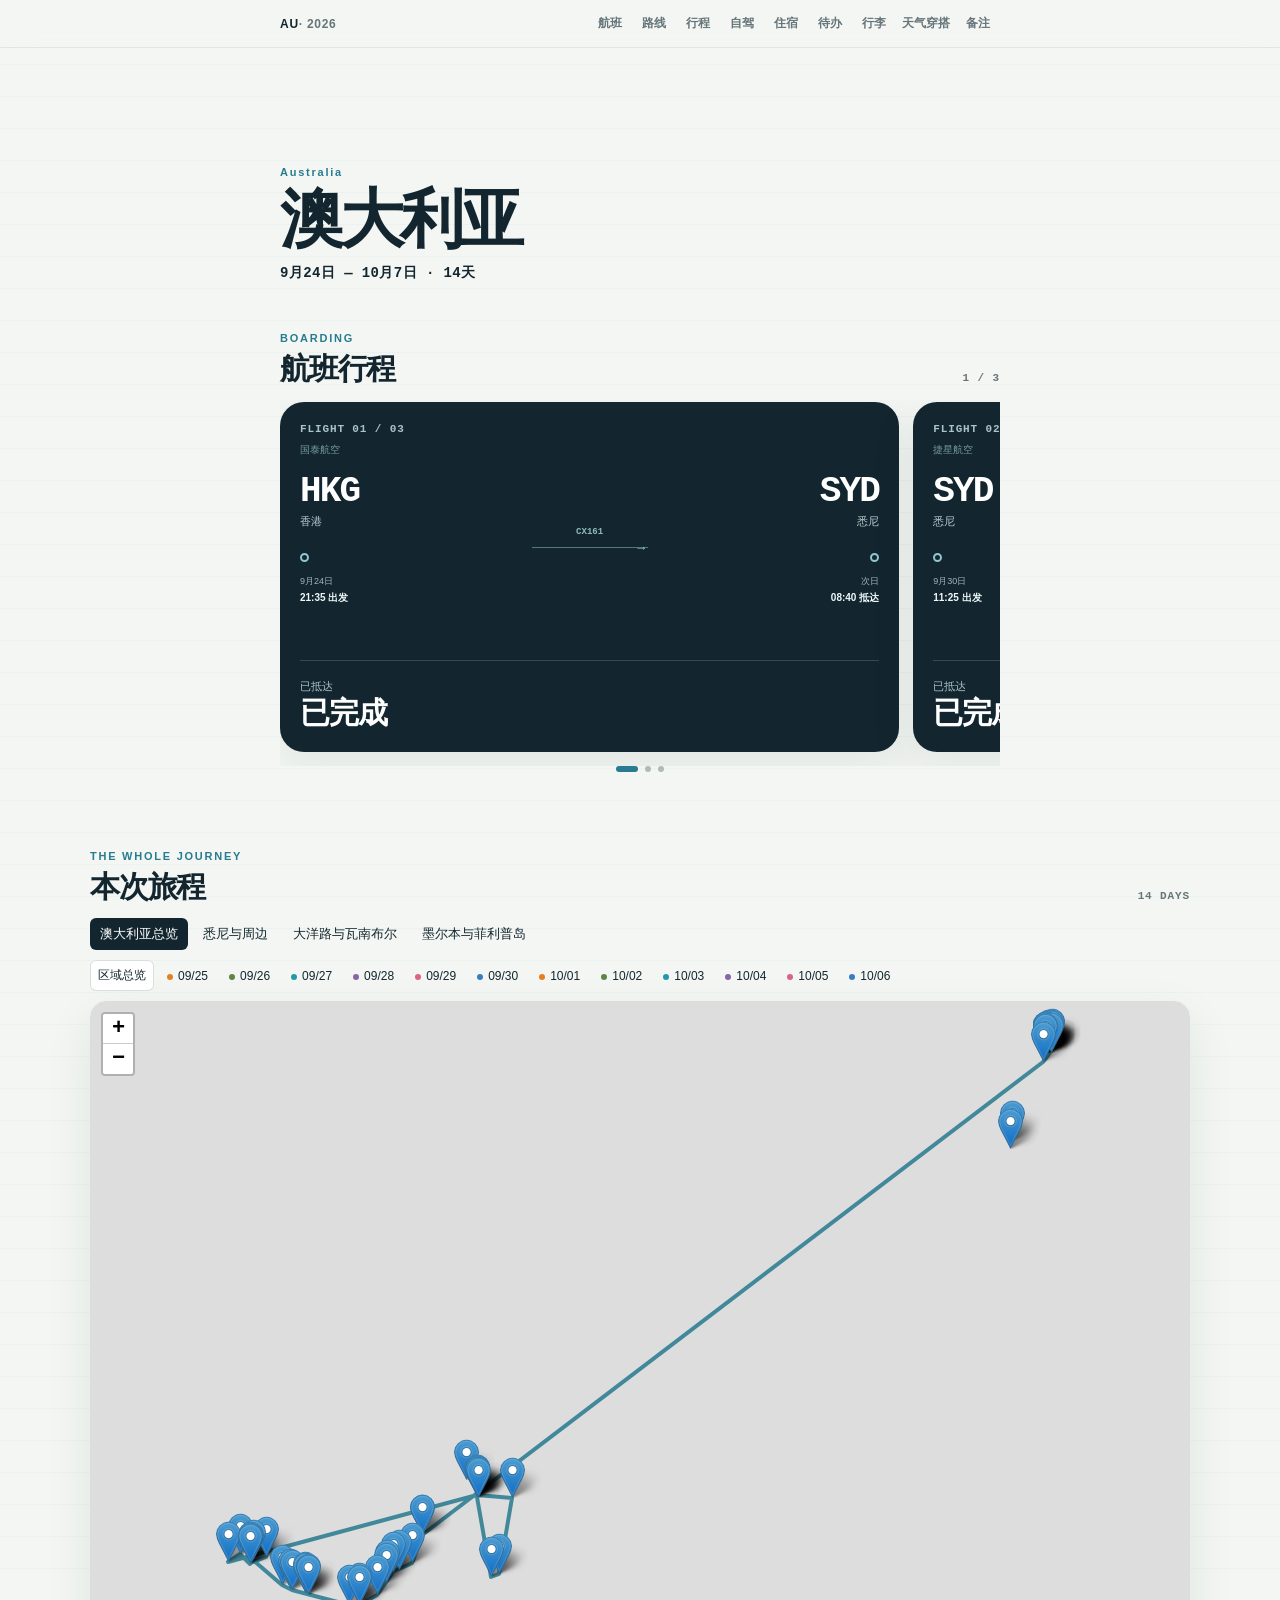
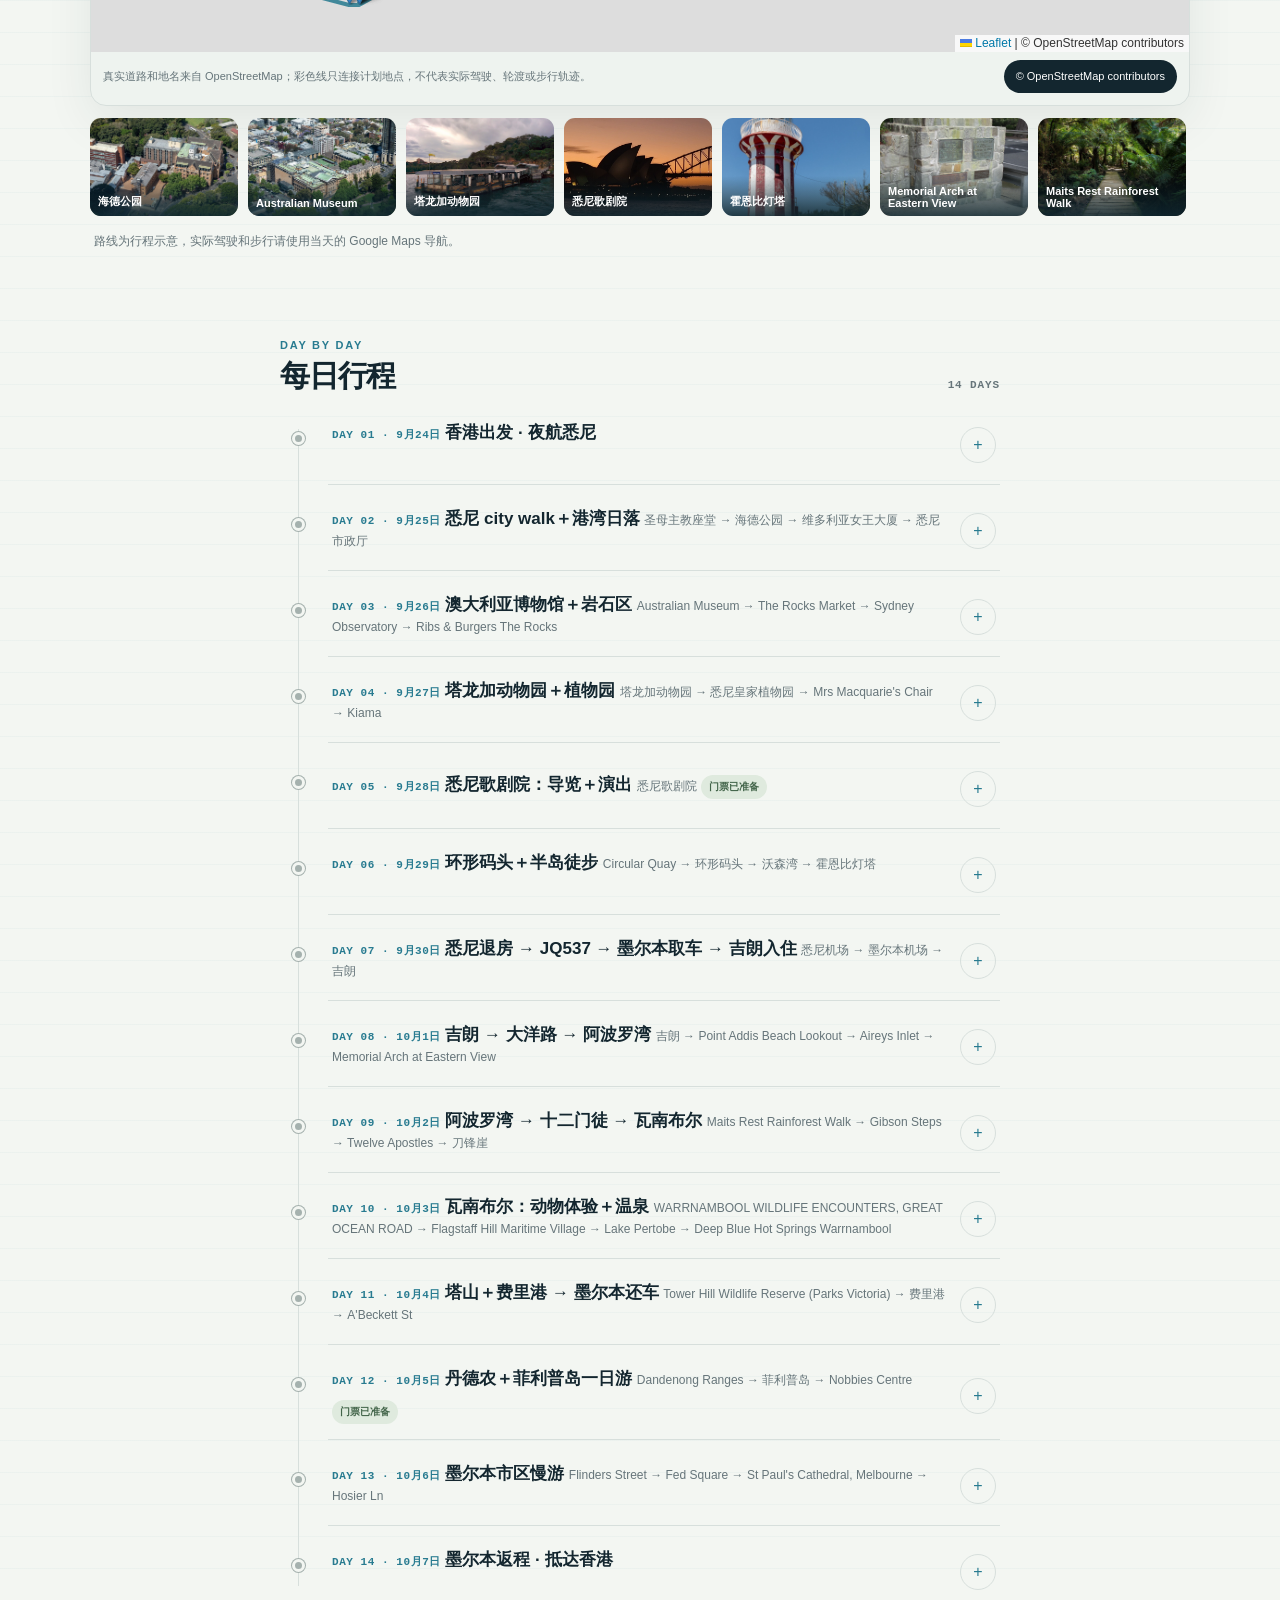
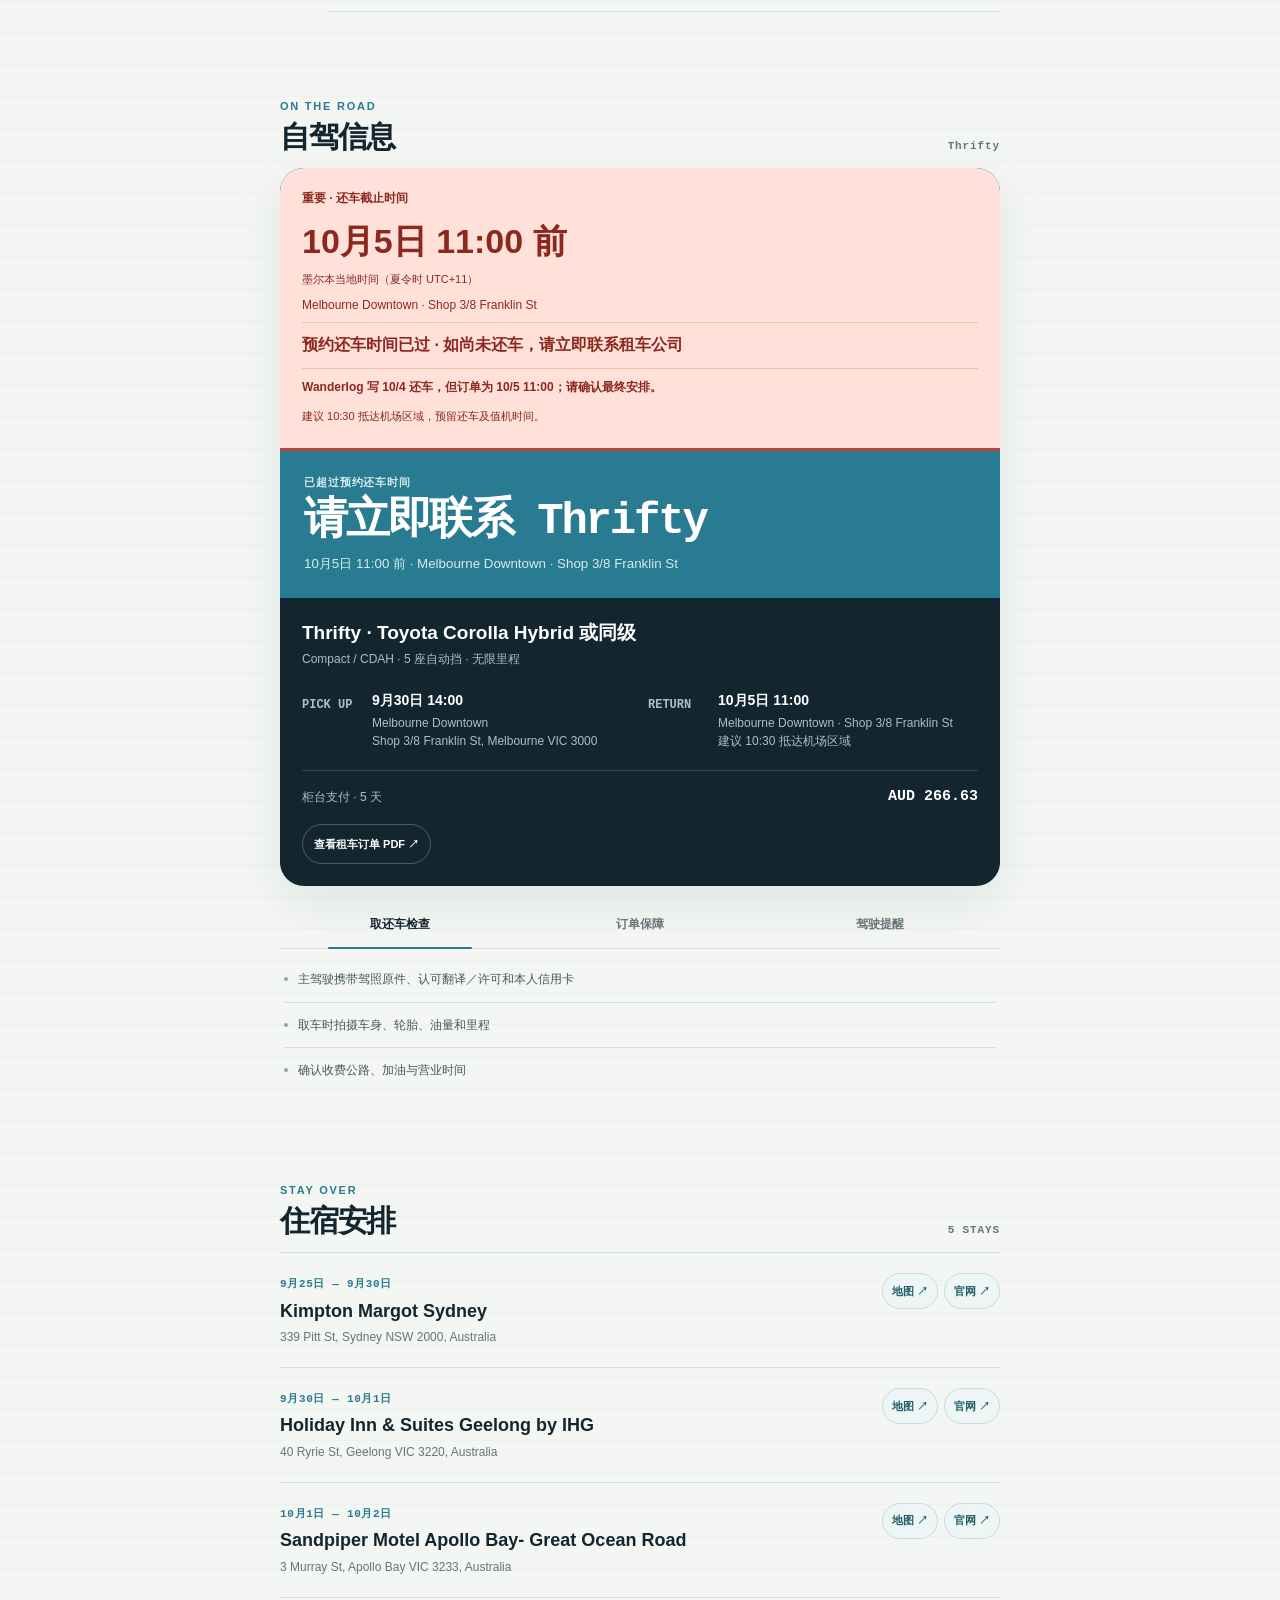
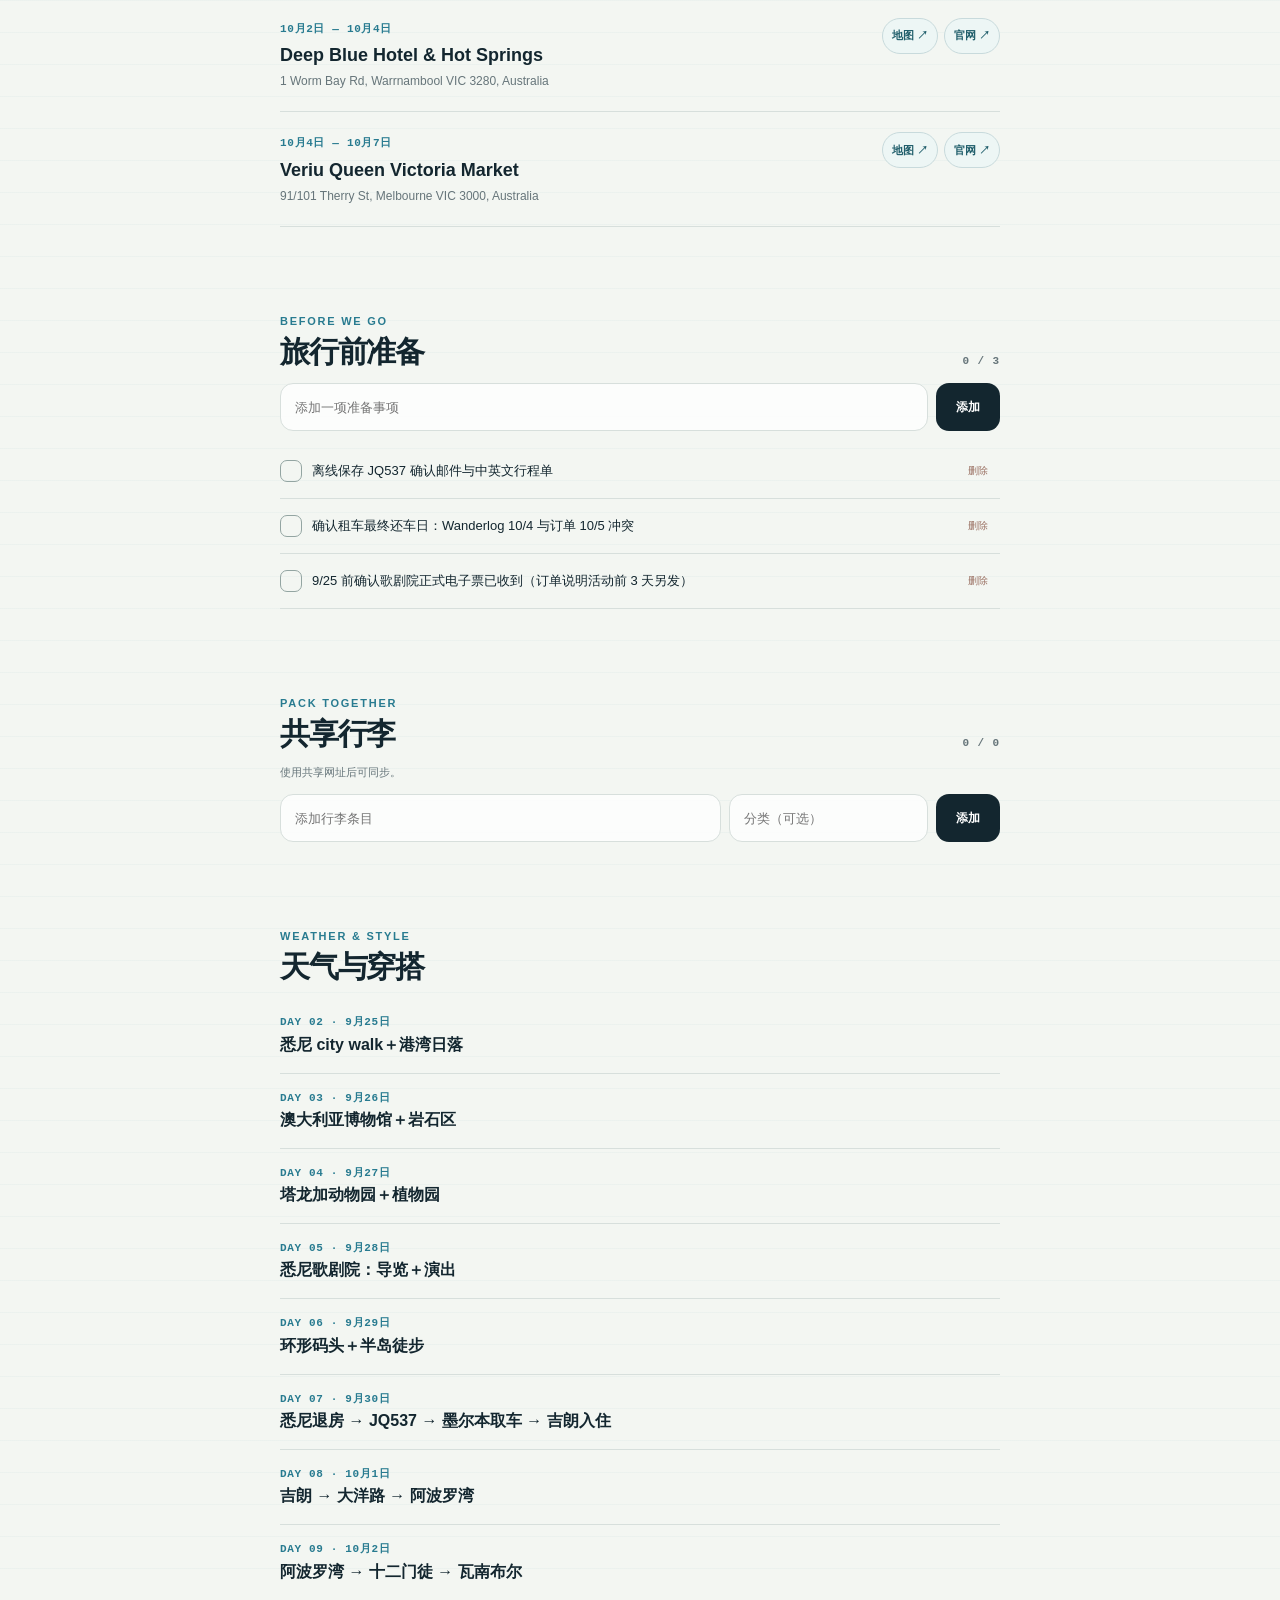
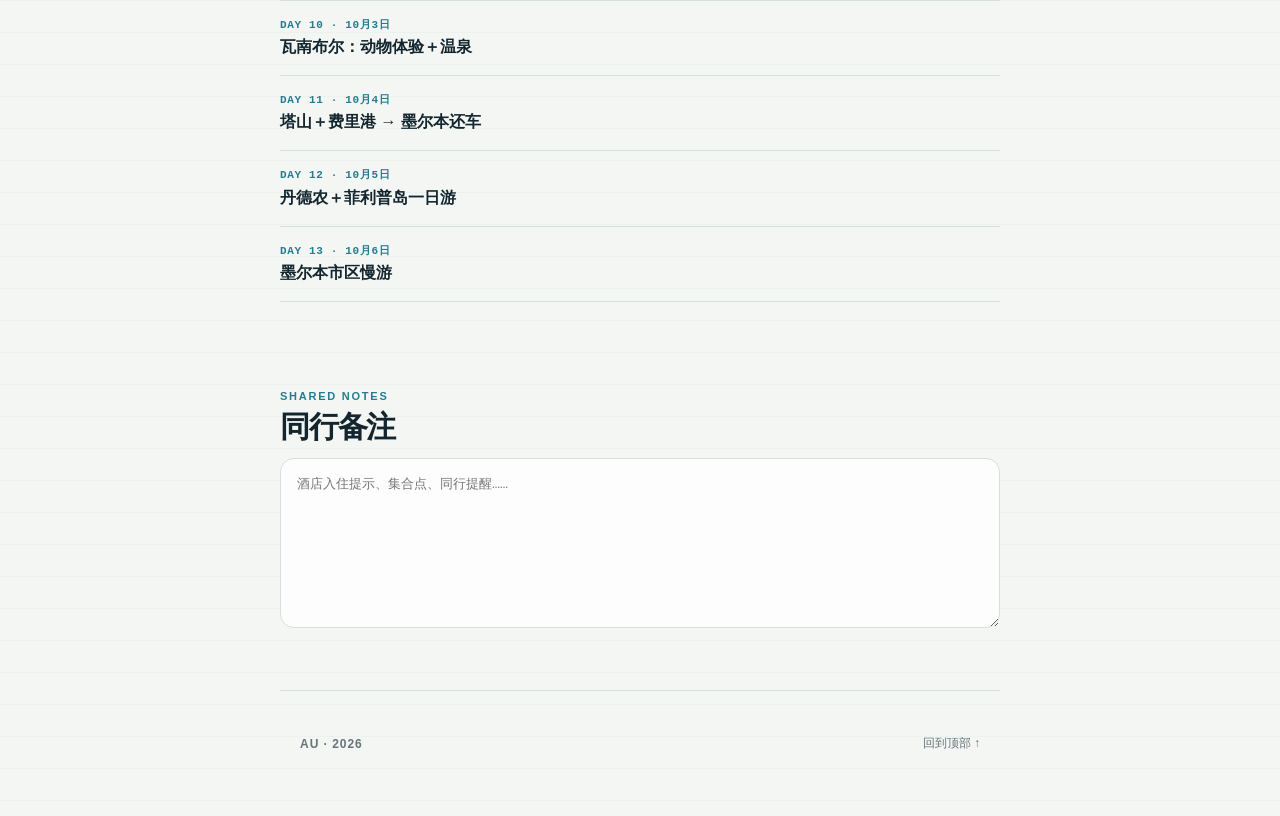
==== commit 48be8120: "Add booking links to daily timeline" ====
--- a/index.html
+++ b/index.html
@@ -142,6 +142,11 @@
     <div class="ticket-dialog__body" id="ticket-dialog-body"></div>
   </dialog>
 
+  <dialog class="ticket-dialog email-dialog" id="email-dialog" aria-labelledby="email-dialog-title">
+    <header><div><span>BOOKING EMAIL</span><h2 id="email-dialog-title">确认邮件</h2></div><button type="button" id="email-dialog-close" aria-label="关闭确认邮件">关闭</button></header>
+    <div class="ticket-dialog__body"><iframe class="email-dialog__frame" id="email-dialog-frame" title="确认邮件原文" src="about:blank" referrerpolicy="no-referrer"></iframe><div class="ticket-dialog__links"><a id="email-dialog-external" target="_blank" rel="noopener noreferrer">在新窗口打开邮件 ↗</a></div></div>
+  </dialog>
+
   <div class="place-map-overlay" id="place-map" hidden>
     <section class="place-map-sheet" role="dialog" aria-modal="true" aria-labelledby="place-map-title">
       <header><h2 id="place-map-title">地点地图</h2><button id="place-map-close" type="button" aria-label="关闭地点地图">关闭</button></header>
--- a/styles.css
+++ b/styles.css
@@ -343,6 +343,10 @@
 .ticket-dialog__empty { margin: 18px 0; padding: 24px 16px; border: 1px dashed var(--line); border-radius: 12px; color: var(--muted); text-align: center; font-size: 12px; line-height: 1.6; }
 .ticket-dialog__links { margin-top: 14px; display: flex; flex-wrap: wrap; gap: 8px; }
 .ticket-dialog__links a { min-height: 42px; padding: 0 13px; display: inline-flex; align-items: center; border: 1px solid #c8dadc; border-radius: 999px; color: #205e6b; background: #edf6f5; text-decoration: none; font-size: 12px; font-weight: 720; }
+.email-dialog { width:min(100% - 28px,920px); }
+.email-dialog__frame { display:block;width:100%;height:min(70dvh,760px);border:1px solid var(--line);border-radius:12px;background:white; }
+.schedule-booking-links { display:flex;flex-wrap:wrap;gap:6px;margin-top:9px; }
+.schedule-booking-links .booking-email-link,.schedule-resource-link { display:inline-flex;align-items:center;width:auto;min-height:34px;margin:0;padding:6px 9px;border:1px solid #c8dadc;border-radius:999px;background:#edf6f5;color:#205e6b;font:700 11px/1.3 inherit;text-decoration:none;cursor:pointer; }
 
 .accordion-stack { margin-top: 14px; display: block; }
 .drive-note-tabs { display: grid; grid-template-columns: repeat(3, 1fr); border-bottom: 1px solid var(--line); }
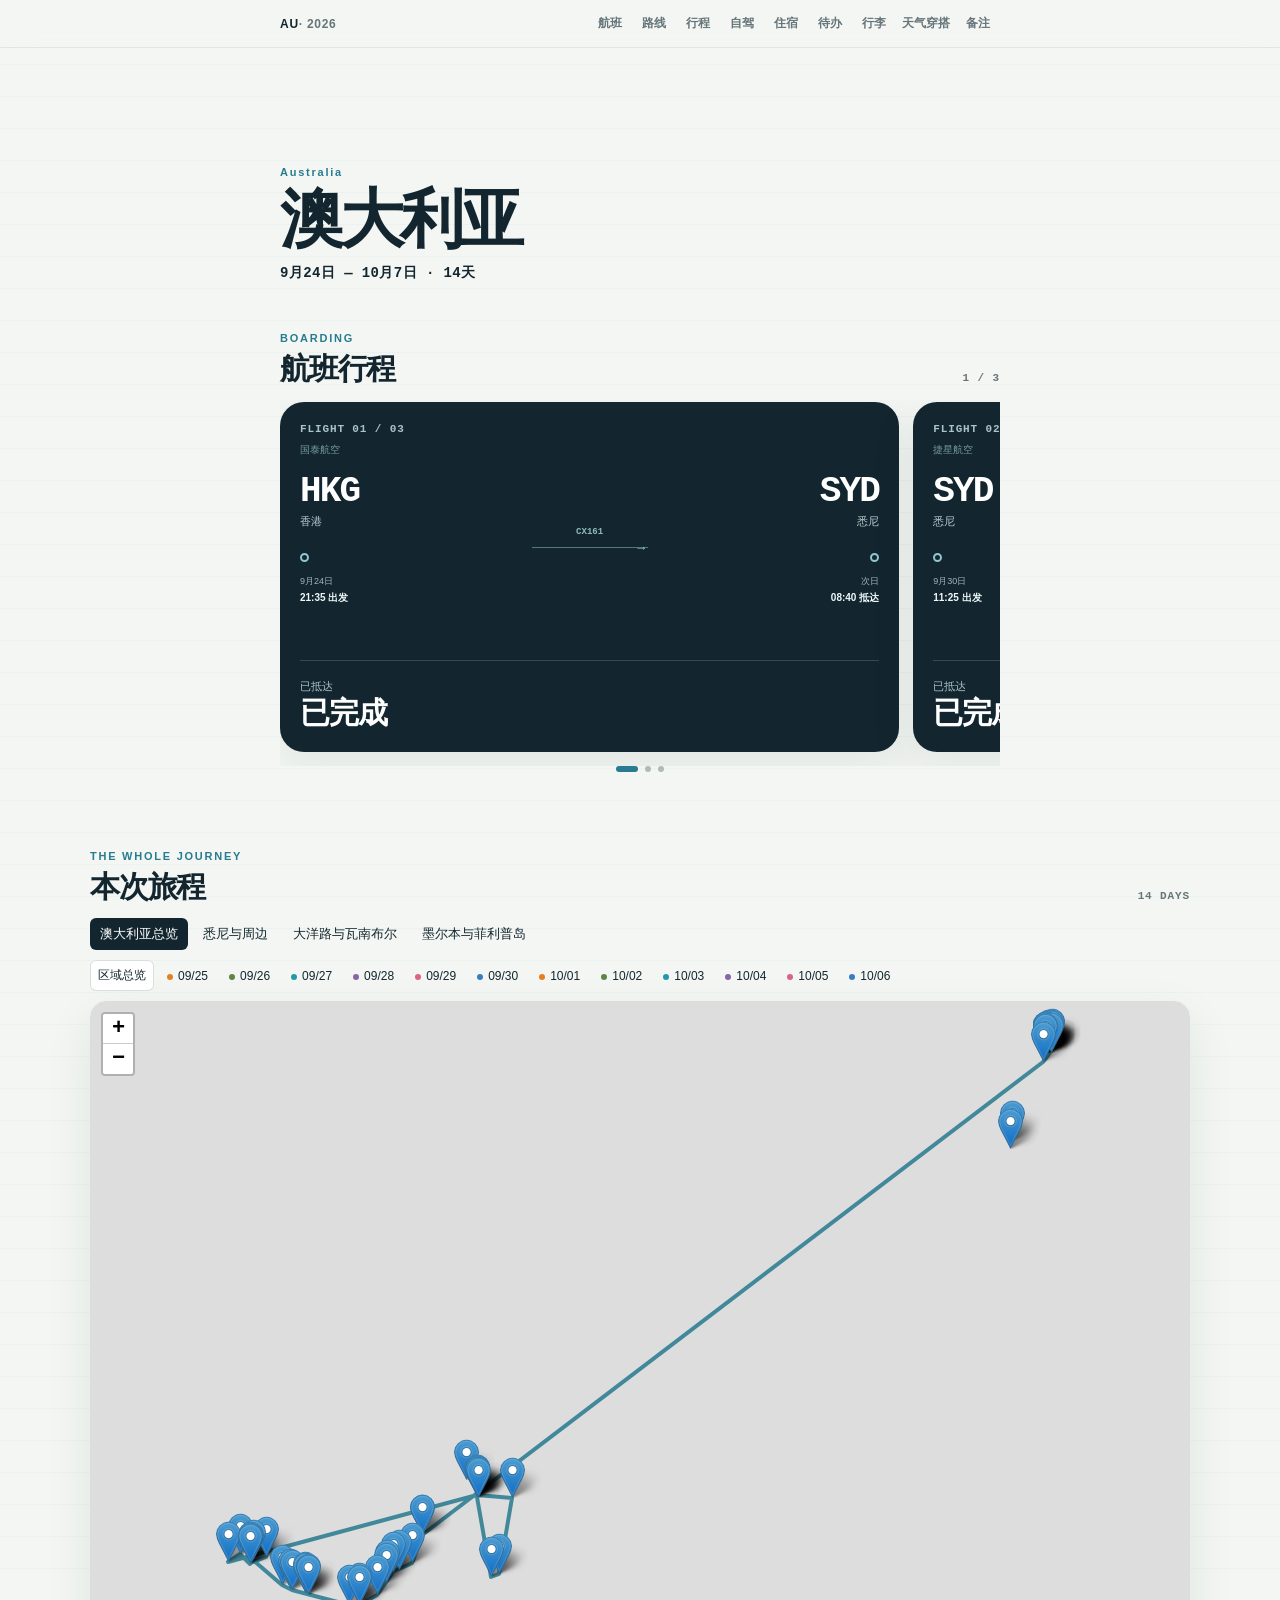
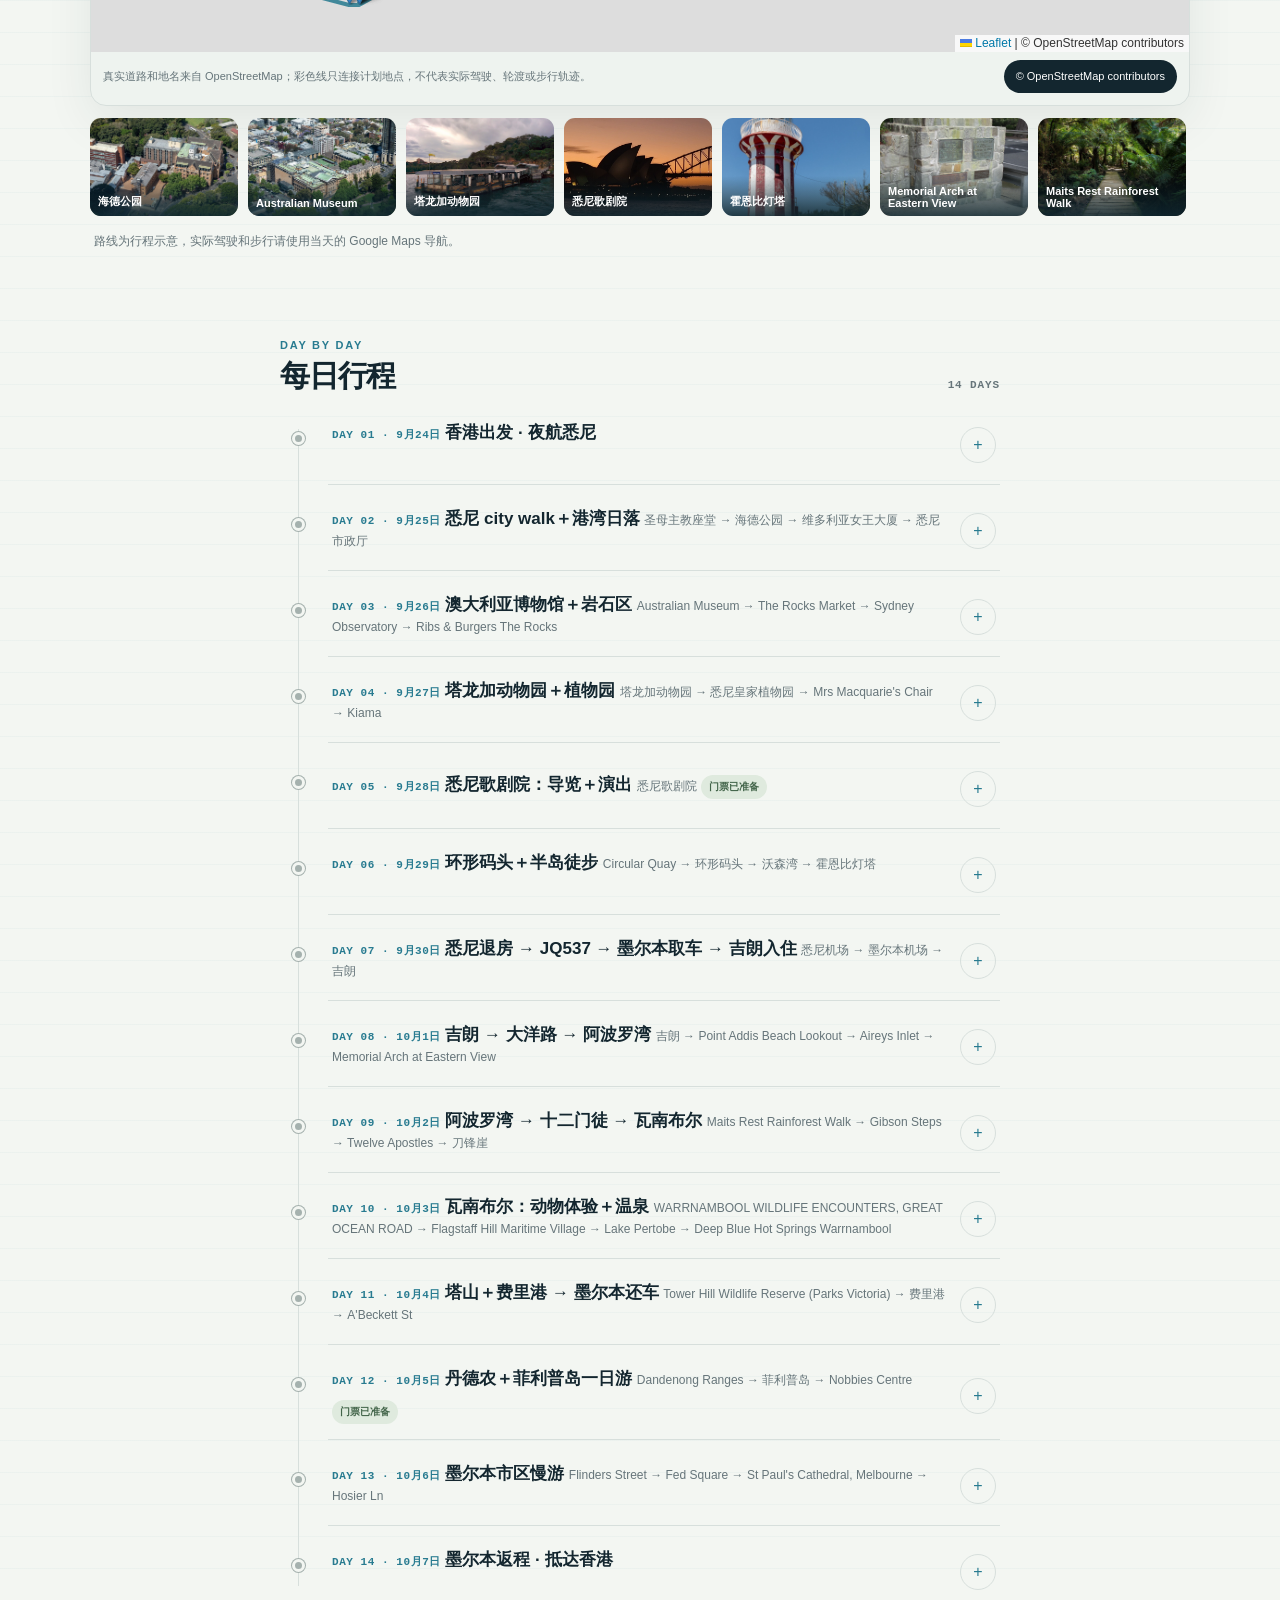
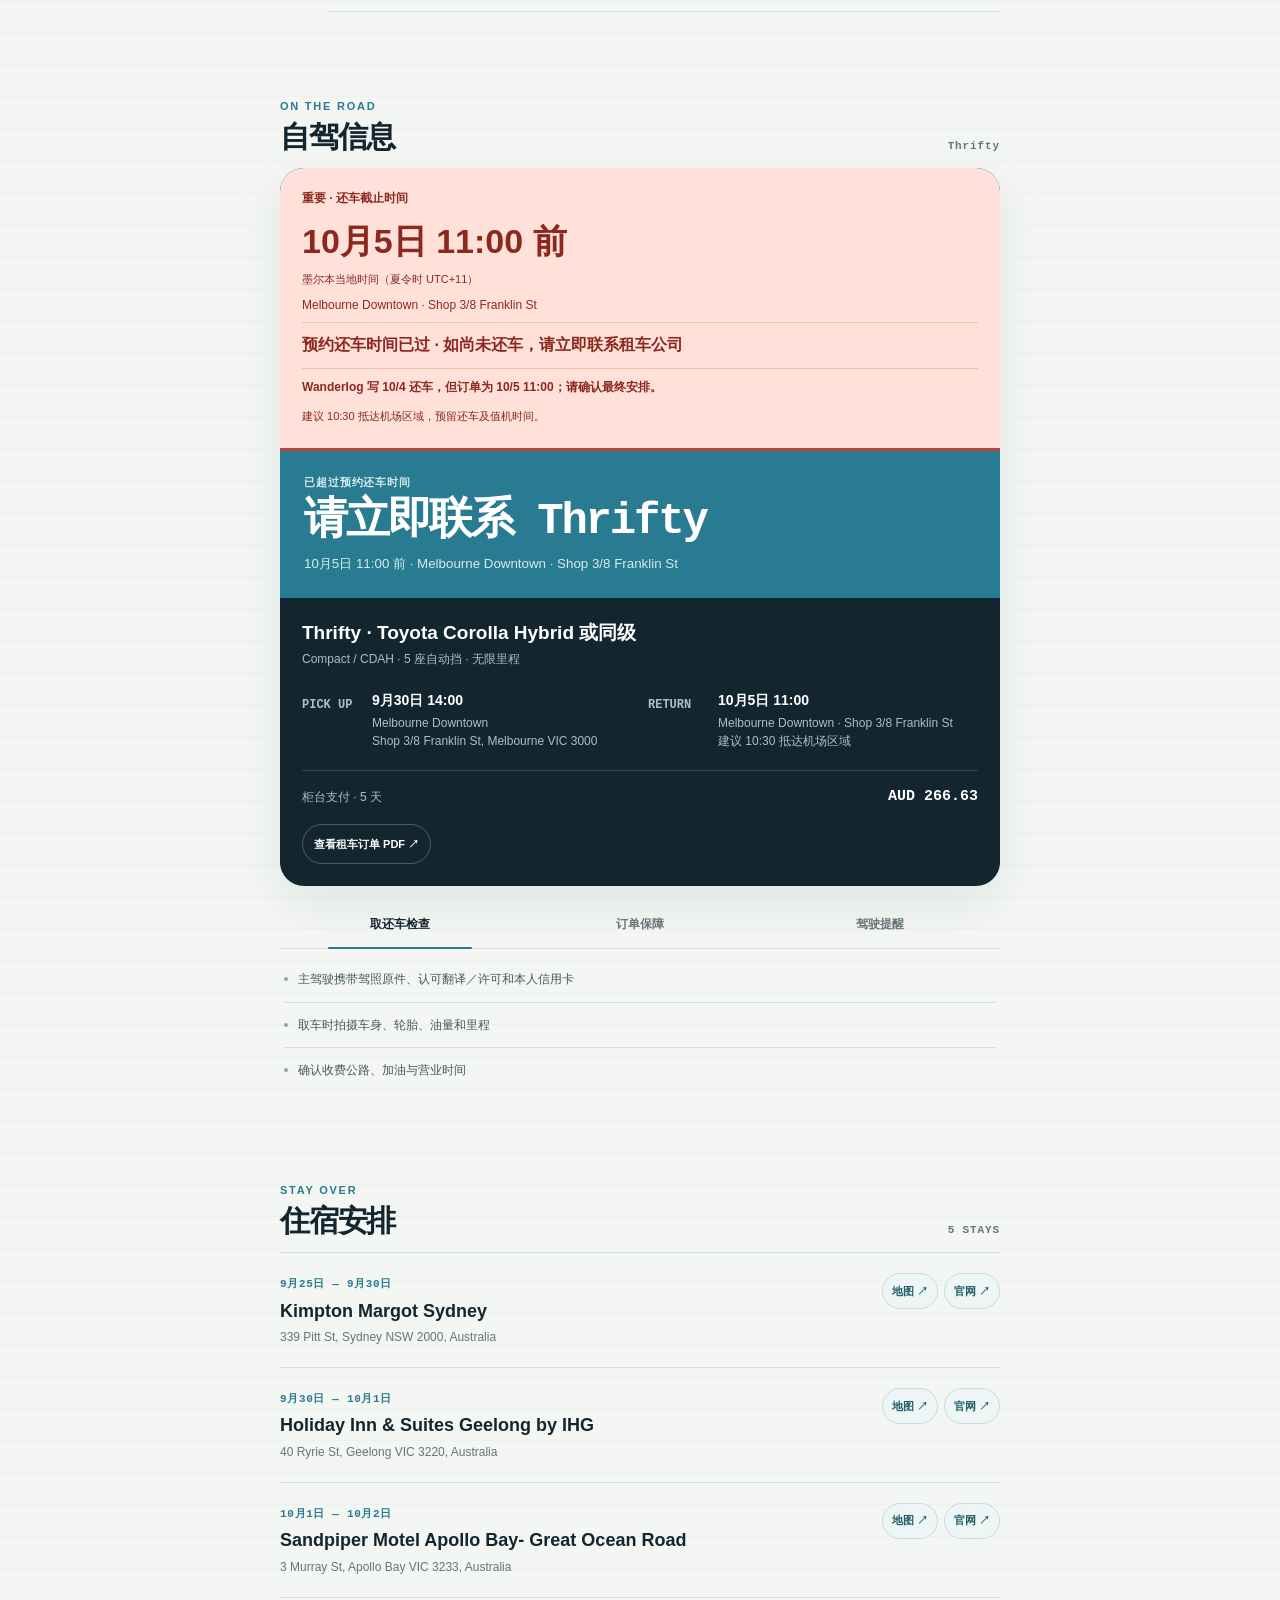
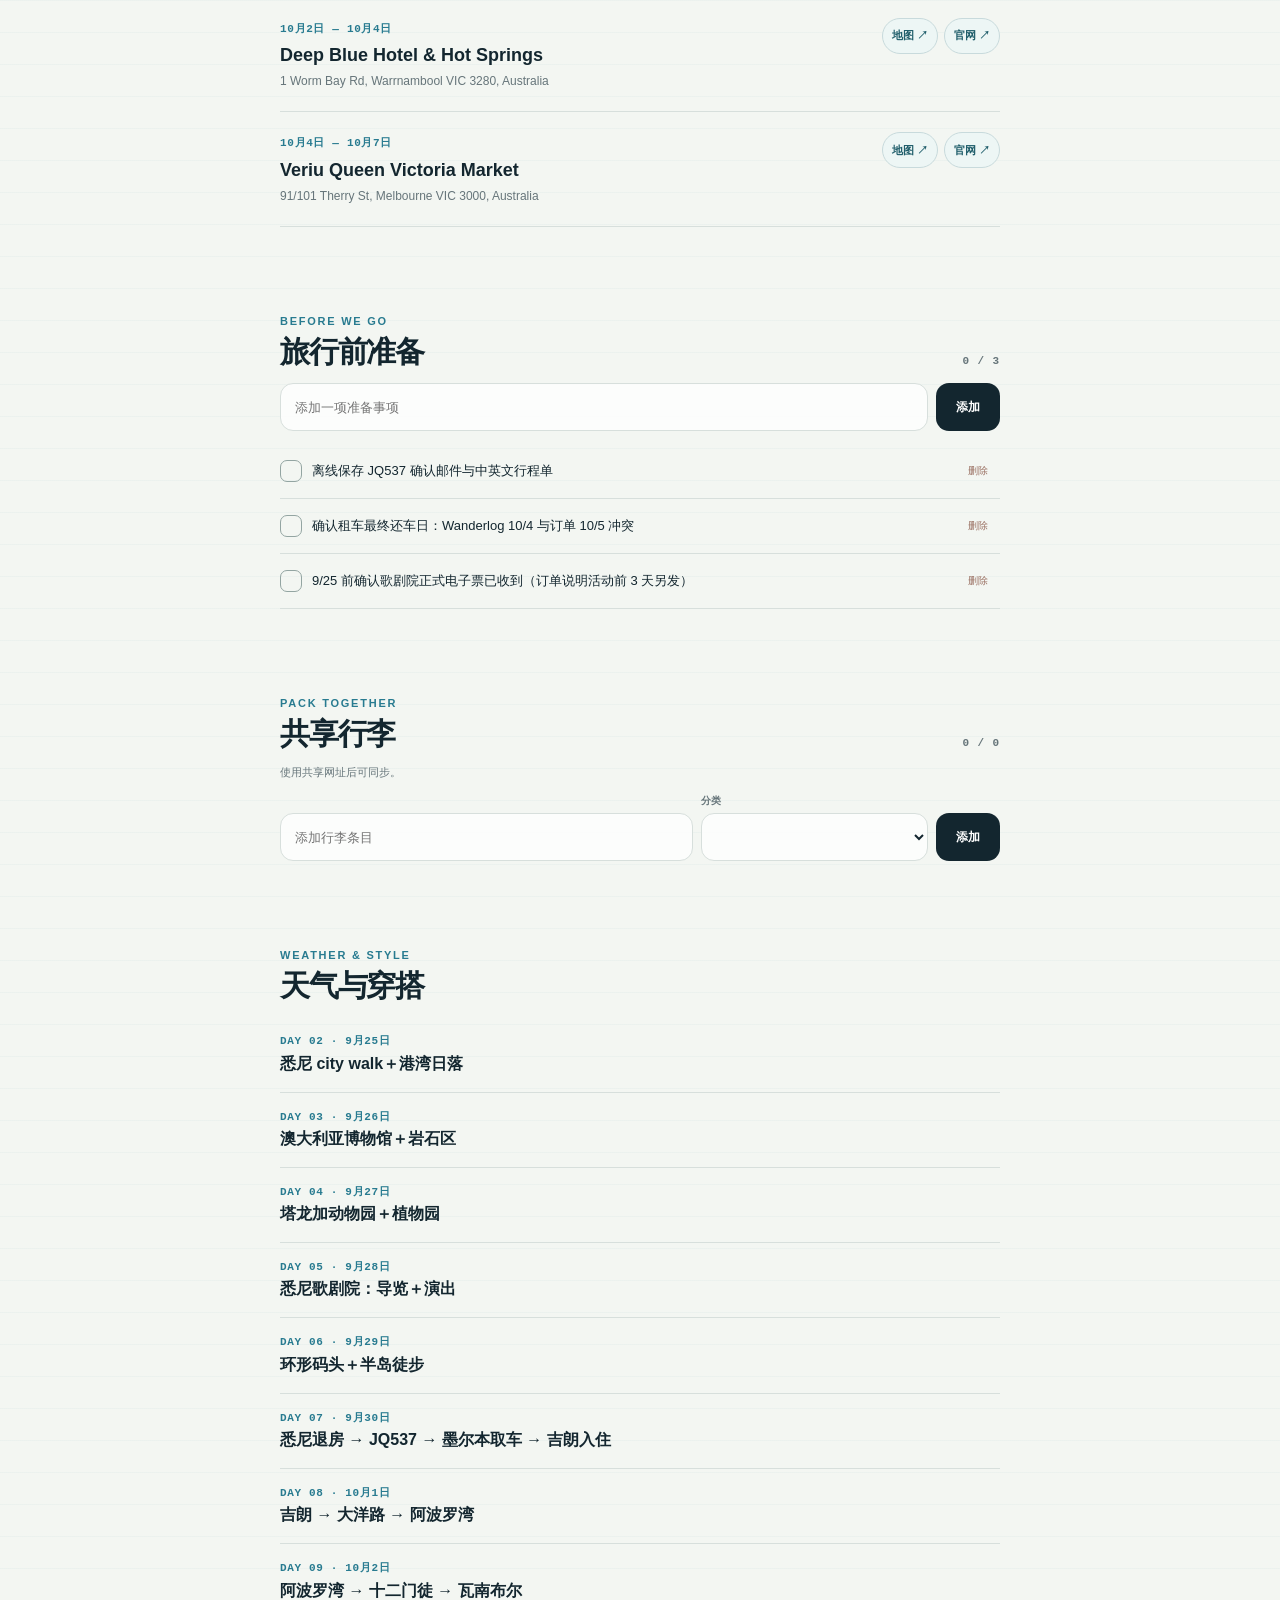
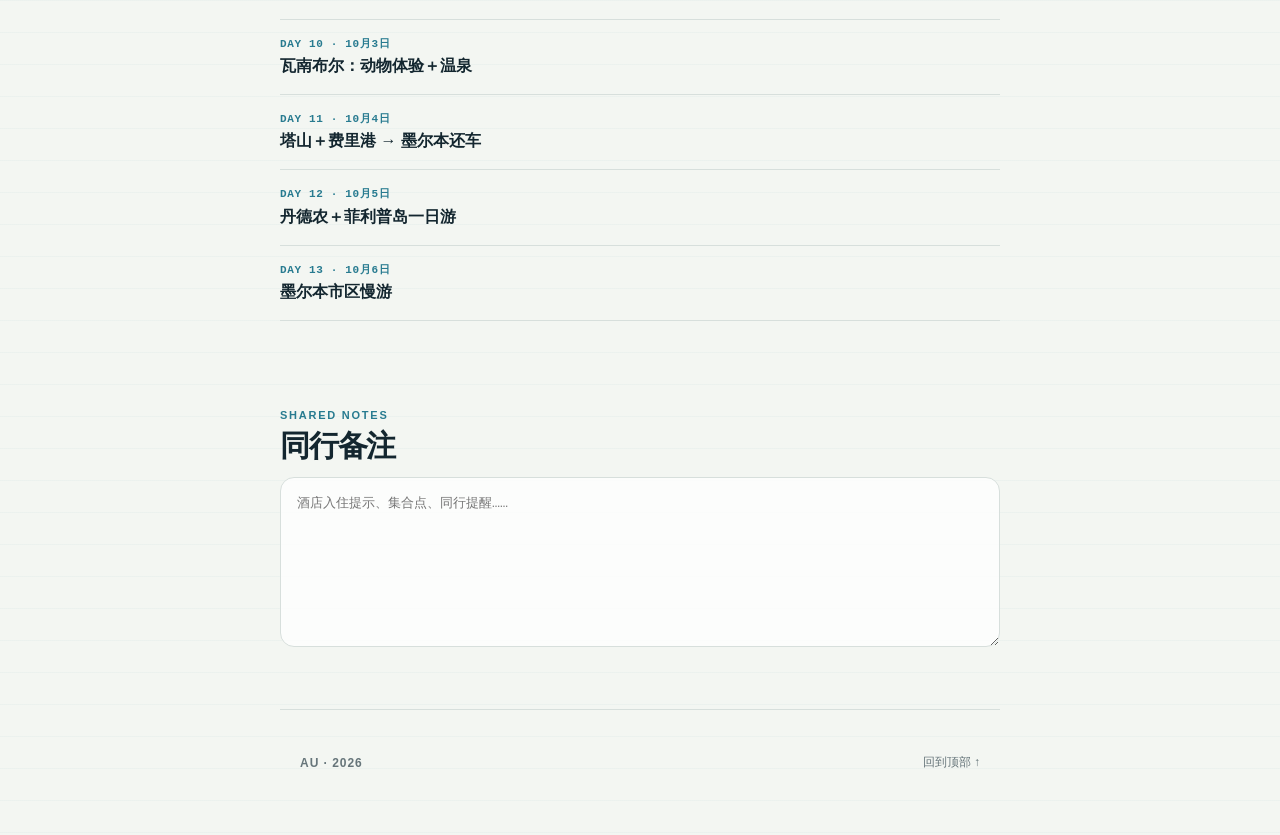
==== commit b618c3bc: "Add packing categories and shared drag sorting" ====
--- a/index.html
+++ b/index.html
@@ -15,6 +15,7 @@
   <script src="runtime-storage.js?v=20260914-3" defer></script>
   <script src="overview-map.js?v=20260915-1" defer></script>
   <script src="vendor/leaflet/leaflet.js?v=1.9.4" defer></script>
+  <script src="vendor/packing-reorder/packing-reorder.min.js?v=1.15.6" defer></script>
   <script src="route-ui.js?v=20260915-7" defer></script>
   <script src="app.js?v=20260914-3" defer></script>
   <script src="ticket-pdf-preview.js?v=20260910-2" defer></script>
@@ -102,7 +103,7 @@
     <section class="section extra-section" id="packing-extra" aria-labelledby="packing-extra-title">
       <div class="section-heading"><div><p class="section-kicker">PACK TOGETHER</p><h2 id="packing-extra-title">共享行李</h2></div><span class="soft-label" id="packing-progress">0 / 0</span></div>
       <p class="sync-copy" id="packing-sync">正在读取共享清单…</p>
-      <form class="todo-form packing-add" id="packing-form"><input id="packing-input" maxlength="160" placeholder="添加行李条目" aria-label="行李条目"><input id="packing-category" maxlength="60" placeholder="分类（可选）" aria-label="行李分类"><button type="submit">添加</button></form>
+      <form class="todo-form packing-add" id="packing-form"><input id="packing-input" maxlength="160" placeholder="添加行李条目" aria-label="行李条目"><label class="packing-category-field"><span>分类</span><select id="packing-category-select" aria-label="选择行李分类"></select></label><input id="packing-new-category" maxlength="60" placeholder="输入新分类名称" aria-label="新分类名称" hidden><button type="submit">添加</button></form>
       <div id="packing-list"></div>
     </section>
 
--- a/styles.css
+++ b/styles.css
@@ -483,19 +483,35 @@
 .stay-actions a { display:inline-flex;align-items:center;min-height:36px;padding:6px 9px;border:1px solid #c8dadc;border-radius:999px;background:#edf6f5;color:#205e6b;font-size:11px;font-weight:700;text-decoration:none; }
 .extra-section textarea { width:100%;min-height:170px;padding:16px;border:1px solid var(--line);border-radius:14px;background:rgba(255,255,255,.78);color:var(--ink);font:13px/1.7 inherit;resize:vertical; }
 .sync-copy { margin:0 0 14px;color:var(--muted);font-size:11px; }
-.packing-add { grid-template-columns:minmax(0,1fr) minmax(120px,.45fr) auto; }
-.packing-group { margin-top:22px; }
-.packing-group h3 { margin:0;padding-bottom:10px;border-bottom:1px solid var(--line);font-size:15px; }
-.packing-row { min-height:54px;display:grid;grid-template-columns:minmax(0,1fr) auto;align-items:center;border-bottom:1px solid var(--line); }
+.packing-add { grid-template-columns:minmax(0,1fr) minmax(155px,.55fr) auto;align-items:end; }
+.packing-category-field { display:grid;gap:5px; }
+.packing-category-field > span { color:var(--muted);font-size:10px;font-weight:720; }
+.packing-category-field select,#packing-new-category { min-height:48px;padding:0 12px;border:1px solid var(--line);border-radius:13px;background:rgba(255,255,255,.8);color:var(--ink);font:13px/1.3 inherit; }
+#packing-new-category { grid-column:2; }
+.packing-group { margin-top:16px;border-bottom:1px solid var(--line); }
+.packing-group-toggle { display:flex;width:100%;min-height:58px;align-items:center;justify-content:space-between;gap:16px;padding:10px 2px;border:0;background:transparent;text-align:left;cursor:pointer; }
+.packing-group-head { display:grid;grid-template-columns:42px minmax(0,1fr);align-items:center; }
+.packing-drag-handle { display:grid;min-width:40px;min-height:44px;place-items:center;padding:0;border:0;background:transparent;color:#8a9a97;font-size:22px;line-height:1;cursor:grab;touch-action:none;user-select:none; }
+.packing-drag-handle:active { cursor:grabbing;color:var(--lake); }
+.packing-group-toggle span { display:flex;align-items:baseline;gap:10px; }
+.packing-group-toggle strong { font-size:15px; }
+.packing-group-toggle small { color:var(--muted);font:700 10px/1 ui-monospace,monospace; }
+.packing-group-toggle i { display:grid;width:32px;height:32px;place-items:center;flex:none;border:1px solid var(--line);border-radius:50%;color:var(--lake);font-style:normal;transition:transform .18s ease; }
+.packing-group-toggle[aria-expanded="true"] i { transform:rotate(45deg); }
+.packing-row { min-height:54px;display:grid;grid-template-columns:42px minmax(0,1fr) auto;align-items:center;border-top:1px solid var(--line); }
 .packing-row label { min-height:54px;display:flex;align-items:center;gap:10px;font-size:13px;cursor:pointer; }
 .packing-row input { position:absolute;opacity:0; }
 .packing-row .todo-check { display:grid;width:22px;height:22px;place-items:center;flex:none;border:1.5px solid #93a5a2;border-radius:7px;color:transparent;font-size:13px; }
 .packing-row.is-complete .todo-check { border-color:var(--forest);background:var(--forest);color:white; }
 .packing-row.is-complete label > span:last-child { color:var(--muted);text-decoration:line-through; }
+.packing-actions { display:flex;align-items:center; }
 .packing-row button { min-width:44px;min-height:44px;border:0;background:transparent;color:#9a7062;font-size:10px;cursor:pointer; }
+.packing-row button[data-packing-action="edit"] { color:var(--lake); }
+.sortable-ghost { opacity:.32;background:var(--lake-soft); }
+.sortable-chosen { background:rgba(255,255,255,.9);box-shadow:0 10px 28px rgba(19,38,47,.12); }
 .style-day { border-bottom:1px solid var(--line); }
 .style-day summary { display:grid;gap:5px;padding:17px 0;cursor:pointer;list-style:none; }
 .style-day summary span { color:var(--lake);font:750 11px/1.3 ui-monospace,SFMono-Regular,Menlo,monospace;letter-spacing:.06em; }
 .style-day summary strong { font-size:16px; }
 .style-day p { margin:0;padding:0 0 14px 18px;color:#405158;font-size:13px;line-height:1.7; }
-@media(max-width:699px){.stay-row{grid-template-columns:1fr}.stay-actions{max-width:none;justify-content:flex-start}.packing-add{grid-template-columns:1fr}.packing-add button{width:100%}}
+@media(max-width:699px){.stay-row{grid-template-columns:1fr}.stay-actions{max-width:none;justify-content:flex-start}.packing-add{grid-template-columns:1fr}.packing-category-field,#packing-new-category{grid-column:1}.packing-add button{width:100%}.packing-row{grid-template-columns:36px minmax(0,1fr) auto}.packing-actions{flex-direction:column}.packing-row button[data-packing-action]{min-height:32px}.packing-group-head{grid-template-columns:36px minmax(0,1fr)}}
